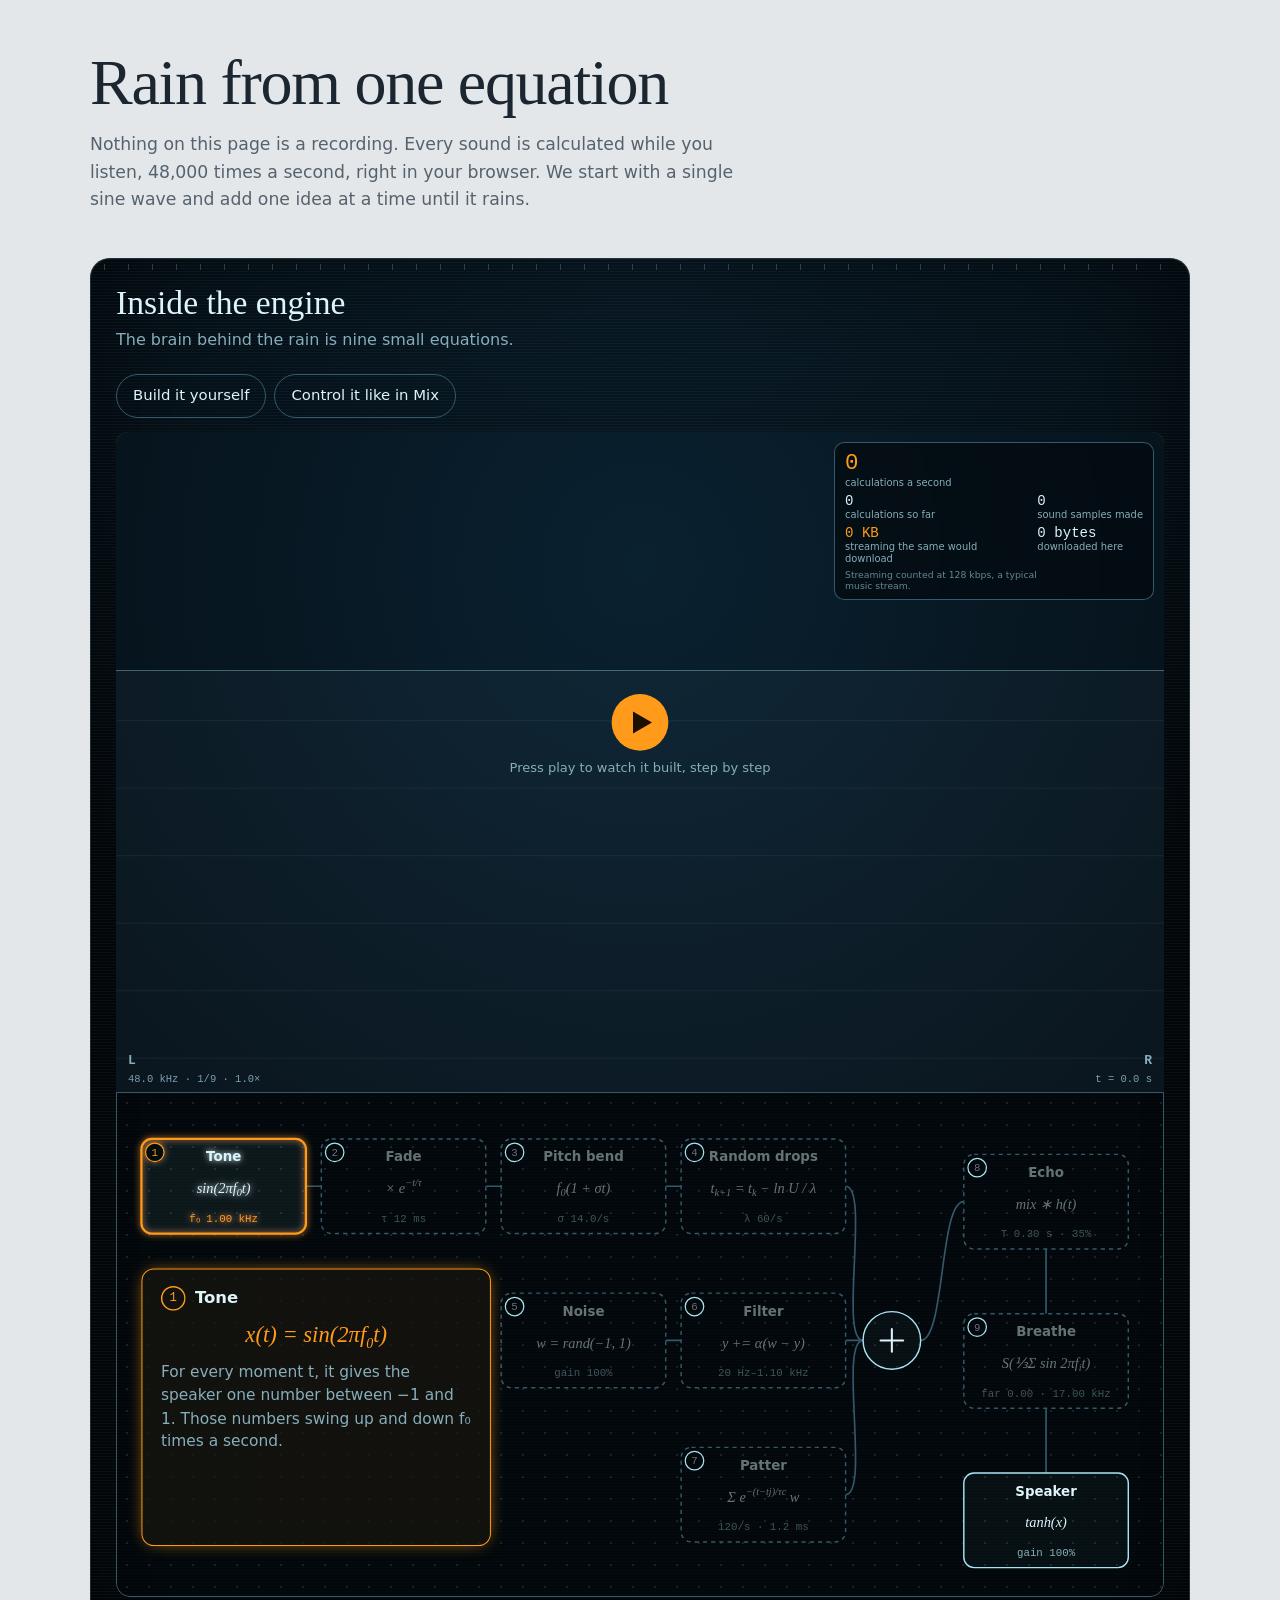
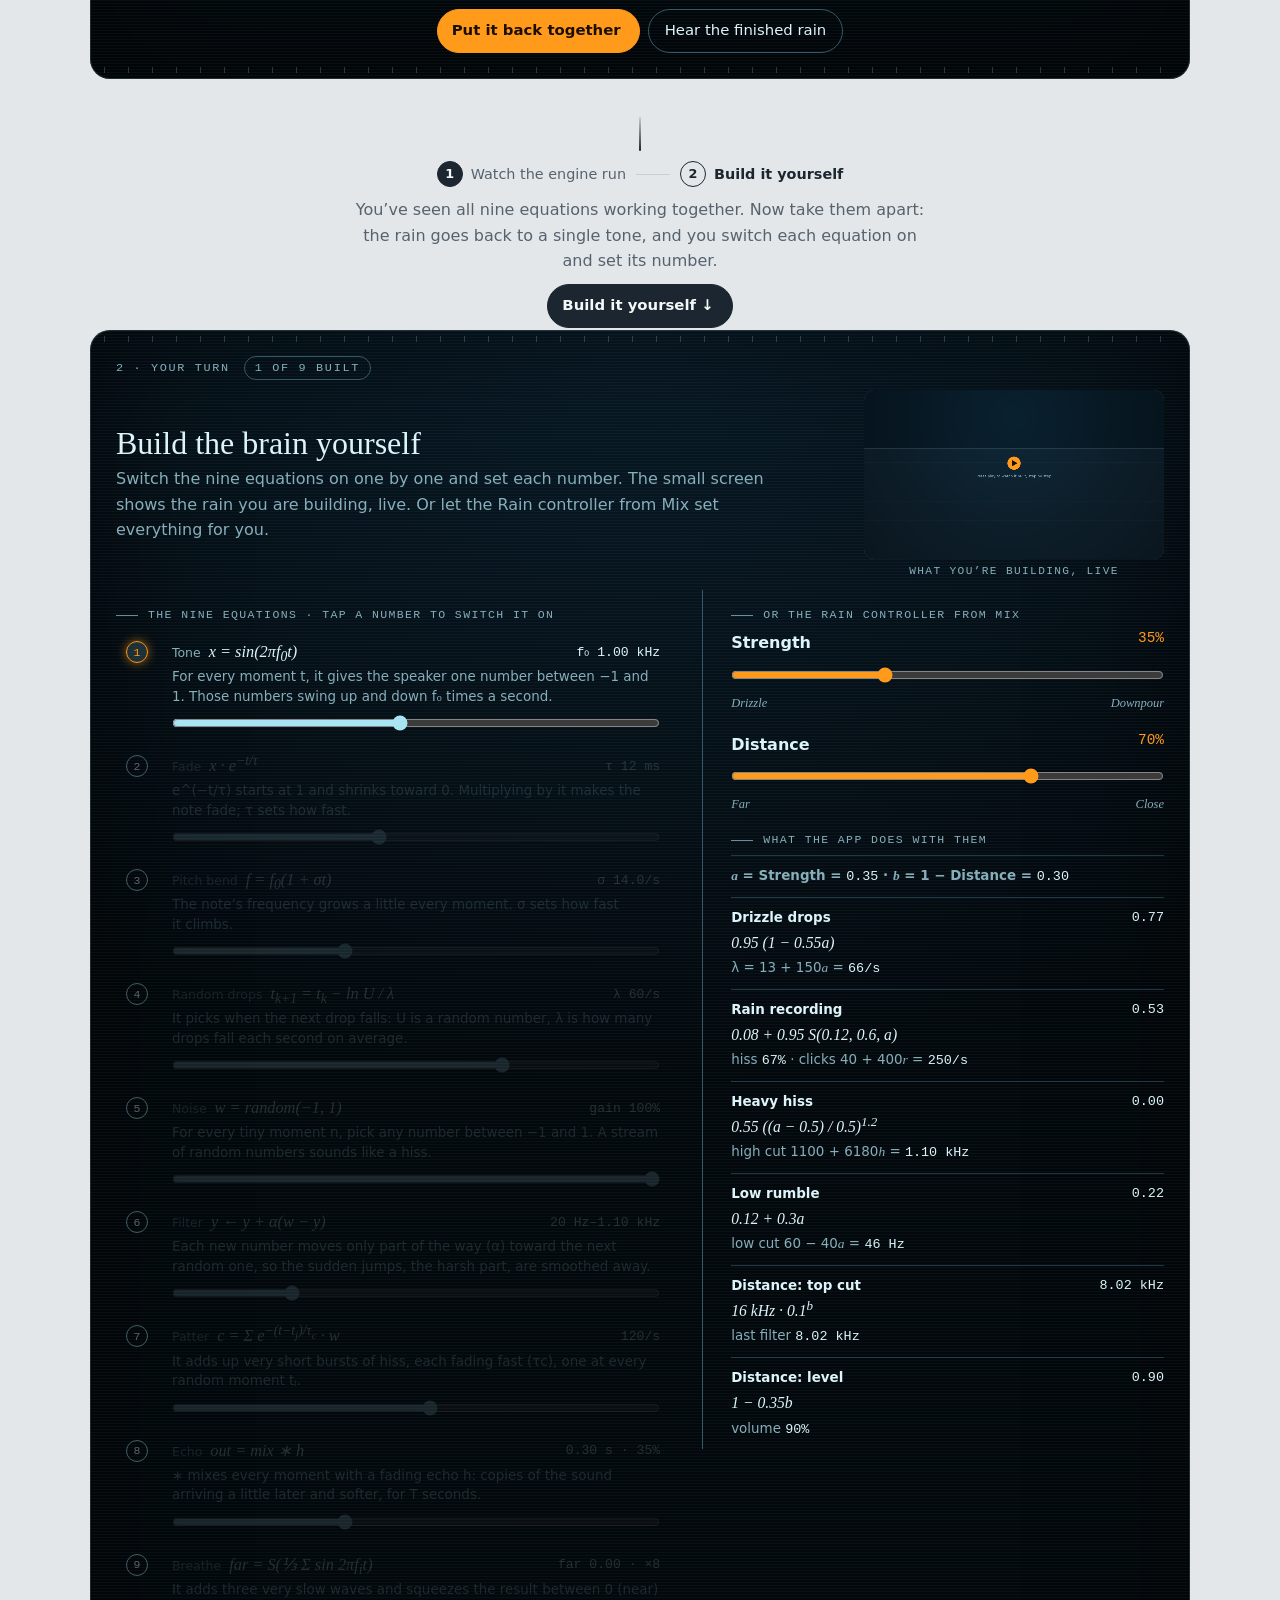
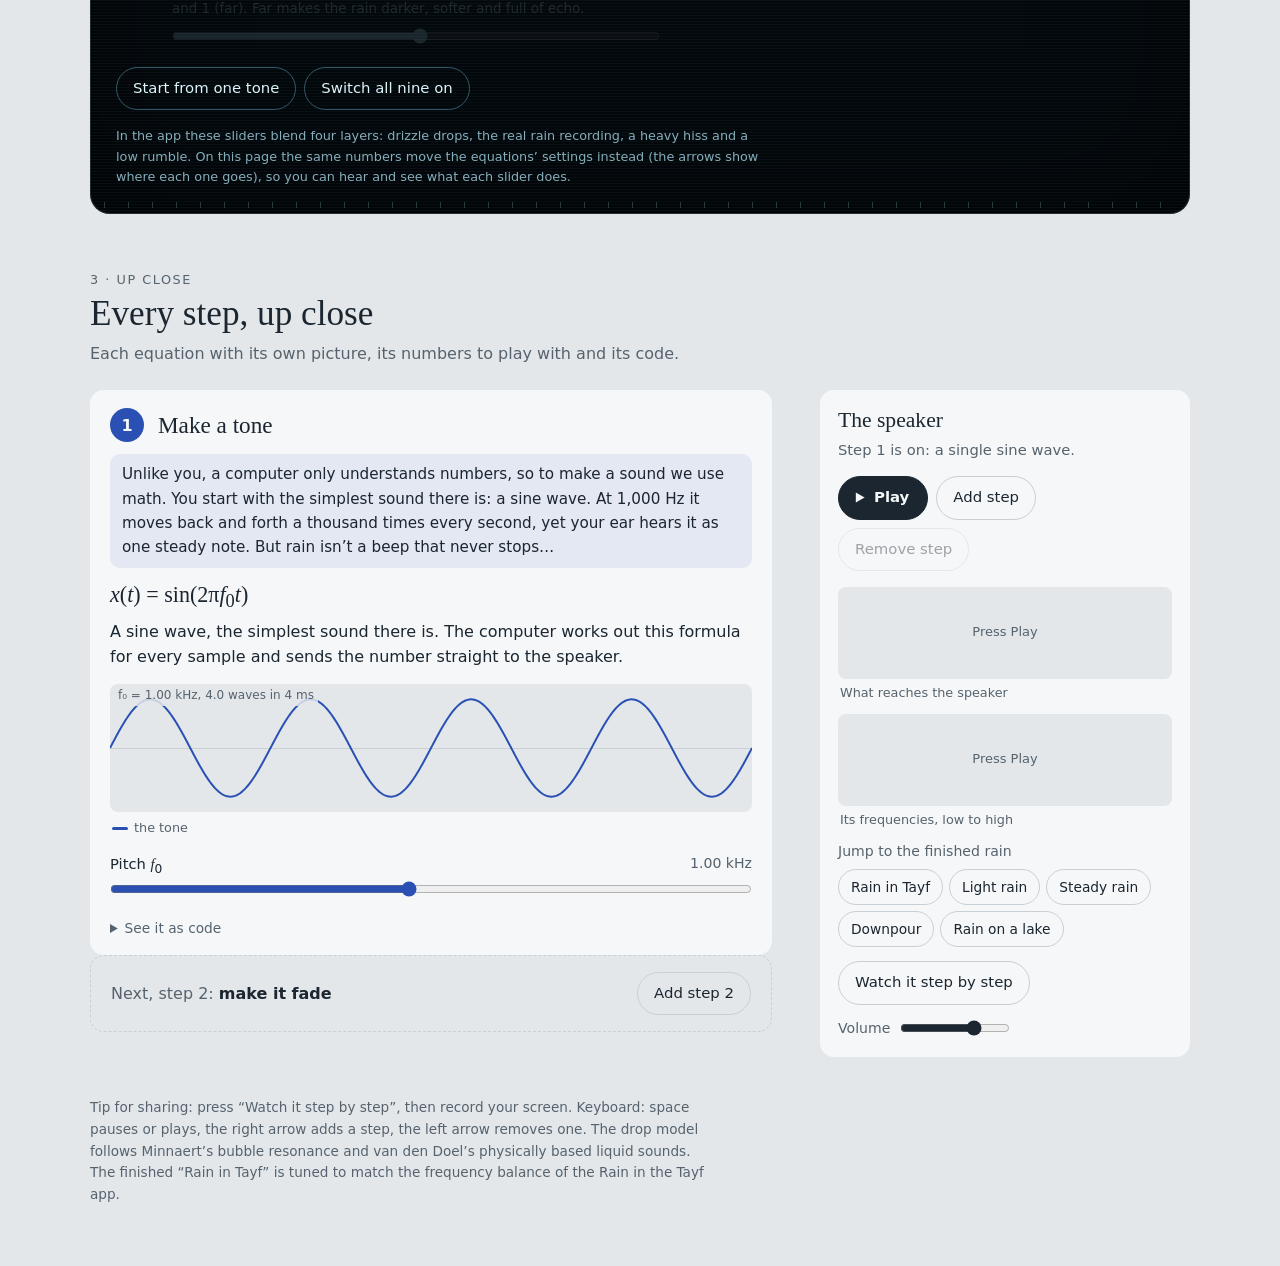
==== brain.html @ b77ee286 "Ship tayf-20261111-204858 Co-Authored-By: Claude Opus 5.5 <noreply@anthropic.com>" ====
<!doctype html>
<html lang="en">
<head>
<meta charset="utf-8">
<meta name="viewport" content="width=device-width, initial-scale=1, viewport-fit=cover">
<title>Rain engine</title>
<!-- "Rain from one equation" (the rain engine), opened inside Tayf on its own hidden page (index.html #pageRain).
     One file for both languages: it follows the app (?lang=ar, or the app's saved language). No fonts from the
     internet: Arabic uses the app's own Noto Naskh, the rest falls back to the phone's own fonts (works offline). -->
<script>
try {
  var q = new URLSearchParams(location.search).get('lang'), ar = q ? q === 'ar' : localStorage.getItem('tayf_lang_v1') === 'ar';
  if (ar) { document.documentElement.lang = 'ar'; document.documentElement.dir = 'rtl'; }
} catch (e) {}
</script>
<link rel="stylesheet" href="css/fonts.css">
<link rel="stylesheet" href="css/brain.css">
</head>
<body>
<div class="wrap">
  <header class="top">
    <h1 data-t="h1">Rain from one equation</h1>
    <p class="lede" data-t="lede">Nothing on this page is a recording. Every sound is calculated while you listen, <span id="rate">48,000</span> times a second, right in your browser. We start with a single sine wave and add one idea at a time until it rains.</p>
  </header>

  <section class="stage" id="stage" aria-labelledby="stageH">
    <div class="stage-head">
      <div>
        <h2 id="stageH" data-t="stageH">Inside the engine</h2>
        <p data-t="stageP">The brain behind the rain is nine small equations.</p>
      </div>
      <div class="modes" role="group" aria-label="Other ways in">
        <button class="btn" id="mBuild" type="button" data-t="mBuild">Build it yourself</button>
        <button class="btn" id="mControl" type="button" data-t="mControl">Control it like in Mix</button>
      </div>
    </div>
    <div class="tour tour-end" id="tourEnd" hidden>
      <h3 data-t="endT">That’s the rain. What next?</h3>
      <div class="tour-choices">
        <button class="btn primary" type="button" id="eAgain" data-t="endAgain">Watch again</button>
        <button class="btn" type="button" id="eBuild" data-t="mBuild">Build it yourself</button>
        <button class="btn" type="button" id="eControl" data-t="mControl">Control it like in Mix</button>
      </div>
    </div>
    <div class="scene">
      <!-- the tour's words sit ON the picture, at its top, with no box (owner): the canvas grows by their height
           and draws the animation below them, so they never cover it -->
      <div class="tour tour-cap" id="tour" hidden aria-live="polite">
        <div class="tour-top"><span class="tour-n" id="tourN"></span>
          <button type="button" class="tour-x" id="tClose" aria-label="Close the tour" data-t-aria="tClose"><svg viewBox="0 0 24 24"><path d="M6 6l12 12M18 6L6 18"/></svg></button></div>
        <p id="tourText"></p>
      </div>
      <canvas id="rainView" role="img" aria-label="Rain falling on water" data-t-aria="sceneAria"></canvas>
      <!-- the tour's controls live ON the picture (owner's sketch): back on the left edge, next on the right edge,
           play / pause bottom left, the step dots + time bar bottom right -->
      <div class="tour-nav" id="tourNav" hidden>
        <button type="button" class="tn prev" id="tPrev" aria-label="Previous step" data-t-aria="tPrev"><svg viewBox="0 0 24 24"><path d="M15 5l-7 7 7 7"/></svg></button>
        <button type="button" class="tn next" id="tNext" aria-label="Next step" data-t-aria="tNext"><svg viewBox="0 0 24 24"><path d="M9 5l7 7-7 7"/></svg></button>
        <button type="button" class="tn play" id="tPause" aria-label="Pause" data-t-aria="tPause"></button>
        <div class="tn-prog"><span class="tour-dots" id="tourDots"></span><div class="tour-bar"><i id="tourFill"></i></div></div>
      </div>
      <!-- step 1 only: how fast the point goes round, from slowed down to the real 1,000 turns a second -->
      <label class="spd" id="sineSpd" hidden><span data-t="spdL">Speed</span><input type="range" id="sineRange" min="0" max="100" value="0" aria-label="Speed"><output id="sineOut"></output></label>
      <!-- step 5 only: the noise slowed down (one pick every 0.4 s: you hear single clicks) or at its real speed (the hiss) -->
      <div class="spd nspd" id="noiseSpd" role="group" hidden><button type="button" id="nSlow" data-t="nSlow" aria-pressed="true">Slowed down</button><button type="button" id="nReal" data-t="nReal" aria-pressed="false">Real speed</button></div>
      <div class="meter" aria-live="off">
        <div class="big"><b id="xRate">0</b><span data-t="mRate">calculations a second</span></div>
        <div><b id="xOps">0</b><span data-t="mOps">calculations so far</span></div>
        <div><b id="xSamples">0</b><span data-t="mSamples">sound samples made</span></div>
        <div><b id="xStream" class="hotnum">0 KB</b><span data-t="mStream">streaming the same would download</span></div>
        <div><b data-t="zeroBytes">0 bytes</b><span data-t="mHere">downloaded here</span></div>
        <span class="wide" data-t="mNote">Streaming counted at 128 kbps, a typical music stream.</span>
      </div>
    </div>
    <div class="engine"><svg id="engine" role="group" aria-label="The engine" data-t-aria="engineAria"></svg>
      <p class="eng-note" id="engNote" aria-live="polite"><b id="engNoteN"></b><span id="engNoteT"></span></p></div>
    <div class="stage-ctl">
      <button class="btn primary" id="apart"></button>
      <button class="btn" id="finished" data-t="finished">Hear the finished rain</button>
    </div>
  </section>

  <!-- the hand-off: above, the engine runs by itself; below, you run it -->
  <div class="bridge" id="bridge">
    <ol class="route">
      <li class="passed"><b>1</b><span data-t="route1">Watch the engine run</span></li>
      <li><b>2</b><span data-t="route2">Build it yourself</span></li>
    </ol>
    <p data-t="bridgeP">You’ve seen all nine equations working together. Now take them apart: the rain goes back to a single tone, and you switch each equation on and set its number.</p>
    <button class="btn primary" id="toBuild" type="button" data-t="toBuild">Build it yourself ↓</button>
  </div>

  <section class="stage stage2" id="stage2" aria-labelledby="ctrlH">
    <p class="eyebrow"><span data-t="eye2">2 · your turn</span><span class="scan-state" id="buildState"></span></p>
    <div class="s2-head">
      <div class="s2-title">
        <h2 id="ctrlH" data-t="ctrlH">Build the brain yourself</h2>
        <p data-t="ctrlP">Switch the nine equations on one by one and set each number. The small screen shows the rain you are building, live. Or let the Rain controller from Mix set everything for you.</p>
      </div>
      <figure class="mini"><canvas id="miniView" aria-hidden="true"></canvas><figcaption data-t="miniCap">what you’re building, live</figcaption></figure>
    </div>
    <div class="s2-body">
      <div class="s2-build">
        <p class="cap" data-t="boardCap">The nine equations · tap a number to switch it on</p>
        <ol class="board" id="board"></ol>
        <div class="build-ctl">
          <button class="btn" id="bClear" data-t="bClear">Start from one tone</button>
          <button class="btn" id="bAll" data-t="bAll">Switch all nine on</button>
        </div>
      </div>
      <div class="s2-mix">
        <p class="cap" data-t="mixCap">Or the Rain controller from Mix</p>
        <div class="knobs">
          <label class="knob" for="mxA">
            <span class="kn"><span data-t="kStrength">Strength</span><output id="mxAo">35%</output></span>
            <input type="range" id="mxA" min="0" max="100" value="35">
            <span class="ends"><i data-t="drizzle">Drizzle</i><i data-t="downpour">Downpour</i></span>
          </label>
          <label class="knob" for="mxB">
            <span class="kn"><span data-t="kDistance">Distance</span><output id="mxBo">70%</output></span>
            <input type="range" id="mxB" min="0" max="100" value="70">
            <span class="ends"><i data-t="far">Far</i><i data-t="close">Close</i></span>
          </label>
        </div>
        <p class="cap" data-t="calcCap">What the app does with them</p>
        <div class="calc-wrap"><table class="calc" id="calc"></table></div>
      </div>
    </div>
    <p class="note" data-t="ctrlNote">In the app these sliders blend four layers: drizzle drops, the real rain recording, a heavy hiss and a low rumble. On this page the same numbers move the equations’ settings instead (the arrows show where each one goes), so you can hear and see what each slider does.</p>
  </section>

  <header class="sec-head">
    <p class="sec-n" data-t="secN">3 · up close</p>
    <h2 data-t="secH">Every step, up close</h2>
    <p data-t="secP">Each equation with its own picture, its numbers to play with and its code.</p>
  </header>
  <div class="layout">
    <main class="pipeline" id="pipeline"></main>

    <aside class="panel" aria-label="Playback" data-t-aria="panel">
      <h2 data-t="speaker">The speaker</h2>
      <p class="status" id="status"></p>
      <div class="transport">
        <button class="btn primary" id="play"></button>
        <button class="btn" id="add" data-t="add">Add step</button>
        <button class="btn" id="remove" data-t="remove">Remove step</button>
      </div>
      <div class="live">
        <canvas id="outWave"></canvas><p data-t="outWave">What reaches the speaker</p>
        <canvas id="outSpec"></canvas><p data-t="outSpec">Its frequencies, low to high</p>
      </div>
      <div class="presets">
        <p data-t="presets">Jump to the finished rain</p>
        <div id="presets"></div>
      </div>
      <div class="extra">
        <button class="btn" id="auto"></button>
        <label class="vol"><span data-t="vol">Volume</span> <input type="range" id="vol" min="0" max="100" value="70"></label>
      </div>
    </aside>
  </div>

  <footer data-t="footer">Tip for sharing: press “Build it automatically”, then record your screen. It plays each step for eight seconds before adding the next. Keyboard: space plays or stops, the right arrow adds a step, the left arrow removes one. The drop model follows Minnaert’s bubble resonance and van den Doel’s physically based liquid sounds. The finished “Rain in Tayf” is tuned to match the frequency balance of the Rain in the Tayf app.</footer>
</div>

<script src="js/brain/brain.js"></script>
</body>
</html>
---- css/fonts.css ----
@font-face{font-family:VT323;font-style:normal;font-weight:400;font-display:swap;src:url(../fonts/vt323.woff2) format("woff2");unicode-range:U+0000-00FF,U+0131,U+0152-0153,U+02BB-02BC,U+02C6,U+02DA,U+02DC,U+2000-206F,U+2074,U+20AC,U+2122,U+2191,U+2193,U+2212,U+2215,U+FEFF,U+FFFD}@font-face{font-family:Noto Naskh Arabic;font-style:normal;font-weight:400 700;font-display:swap;src:url(../fonts/noto-naskh-arabic.woff2) format("woff2");unicode-range:U+0600-06FF,U+0750-077F,U+08A0-08FF,U+FB50-FDFF,U+FE70-FEFF,U+200C-200E,U+2010-2011,U+204F,U+2E41}
---- css/brain.css ----
:root{--overcast:#E3E7EA;--paper:#F5F7F8;--ink:#1B2630;--muted:#56636E;--rule:#C8D0D6;--drop:#2B50B4;--bed:#4A7550;--tick:#9A5420;--room:#1B2630;--serif:"STIX Two Text","Iowan Old Style",Georgia,serif;--sans:"Instrument Sans",system-ui,-apple-system,"Segoe UI",sans-serif;--mono:ui-monospace,"SF Mono",Menlo,Consolas,monospace;color-scheme:light;box-sizing:border-box;padding-top:env(safe-area-inset-top,0px);padding-bottom:env(safe-area-inset-bottom,0px)}@media (prefers-color-scheme:dark){:root:not([data-theme=light]){--overcast:#10161B;--paper:#182128;--ink:#E1E7EB;--muted:#95A2AC;--rule:#2D3943;--drop:#8FA9FF;--bed:#9CC48F;--tick:#E2A06B;--room:#E1E7EB;color-scheme:dark}}:root[data-theme=dark]{--overcast:#10161B;--paper:#182128;--ink:#E1E7EB;--muted:#95A2AC;--rule:#2D3943;--drop:#8FA9FF;--bed:#9CC48F;--tick:#E2A06B;--room:#E1E7EB;color-scheme:dark}html{scroll-padding-top:calc(16px + env(safe-area-inset-top,0px))}*,*:before,*:after{box-sizing:inherit}body{margin:0;background:var(--overcast);color:var(--ink);font:16px/1.6 var(--sans);-webkit-font-smoothing:antialiased}i{font-family:var(--serif);font-style:italic}sub,sup{line-height:0}button{font:inherit;color:inherit}:focus-visible{outline:2px solid var(--ink);outline-offset:2px;border-radius:6px}.wrap{max-width:1180px;margin:0 auto;padding:clamp(22px,4vw,52px) clamp(16px,4vw,40px) 60px}.top{margin-bottom:clamp(28px,4vw,44px);max-width:760px}h1{font:400 clamp(2.3rem,6vw,4rem)/1 var(--serif);letter-spacing:-.02em;margin:0 0 16px}.back{margin:0 0 10px;font-size:.92rem}.back a{color:var(--muted);text-decoration:none;border-bottom:1px solid var(--rule)}.back a:hover{color:var(--ink)}.lede{margin:0;color:var(--muted);font-size:1.08rem;max-width:60ch}.layout{display:grid;grid-template-columns:minmax(0,1fr) 370px;gap:clamp(24px,4vw,48px);align-items:start}.sec-head{margin:clamp(30px,5vw,56px) 0 clamp(16px,2.5vw,24px);max-width:62ch}.sec-head .sec-n{margin:0 0 4px;font-size:.8rem;letter-spacing:.12em;text-transform:uppercase;color:var(--muted)}html[lang=ar] .sec-head .sec-n{letter-spacing:0;text-transform:none;font-size:.9rem}.sec-head h2{margin:0 0 6px;font:400 clamp(1.6rem,3.6vw,2.2rem)/1.15 var(--serif);text-wrap:balance}html[lang=ar] .sec-head h2{font-family:"Noto Naskh Arabic",var(--serif);font-weight:600}.sec-head p{margin:0;color:var(--muted)}.pipeline{min-width:0}.card{background:var(--paper);border-radius:14px;padding:18px 20px 16px;position:relative}.card[data-lane=drop]{--lc:var(--drop)}.card[data-lane=bed]{--lc:var(--bed)}.card[data-lane=tick]{--lc:var(--tick)}.card[data-lane=room]{--lc:var(--room)}.card.fresh{animation:arrive .35s ease-out}@keyframes arrive{0%{opacity:0;transform:translateY(10px)}to{opacity:1;transform:none}}.head{display:flex;gap:14px;align-items:center;margin-bottom:12px}.num{flex:0 0 auto;display:grid;place-items:center;width:34px;height:34px;border-radius:50%;background:var(--lc);color:var(--paper);font-weight:600}.head h3{font:400 1.45rem/1.15 var(--serif);margin:0}.head .from{display:block;font:400 .82rem/1.3 var(--sans);color:var(--muted);margin-top:2px}.eq{font:400 clamp(1.15rem,2.2vw,1.38rem)/1.5 var(--serif);margin:0 0 8px}.say{margin:0 0 14px;max-width:62ch;color:var(--ink)}.scope{height:128px;display:block;width:100%;border-radius:8px;background:var(--overcast)}.legend{display:flex;gap:16px;flex-wrap:wrap;font-size:.8rem;color:var(--muted);margin:6px 2px 0}.legend span{display:inline-flex;align-items:center;gap:6px}.legend i.sw{display:inline-block;width:16px;height:3px;border-radius:2px;background:var(--lc)}.legend i.sw.faint{opacity:.35}.params{display:grid;grid-template-columns:repeat(auto-fit,minmax(210px,1fr));gap:12px 22px;margin-top:14px}.param label{display:flex;justify-content:space-between;gap:10px;font-size:.92rem}.param output{color:var(--muted);font-variant-numeric:tabular-nums;font-size:.88rem;text-align:right}.param input{width:100%;accent-color:var(--lc);margin:4px 0 0}details.code{margin-top:12px}details.code summary{cursor:pointer;color:var(--muted);font-size:.86rem;width:max-content}details.code pre{margin:8px 0 0;padding:10px 12px;background:var(--overcast);border-radius:8px;overflow-x:auto;font:13px/1.55 var(--mono)}.link{position:relative;height:58px;margin-inline-start:36px}.link:before{content:"";position:absolute;inset-inline-start:0;top:0;bottom:0;width:2px;background:var(--rule)}.link .dot{position:absolute;inset-inline-start:-3px;top:0;width:8px;height:8px;border-radius:50%;background:var(--ink);opacity:0}body.playing .link .dot{animation:flow 1.1s linear infinite}.link .dot:nth-child(2){animation-delay:.37s!important}.link .dot:nth-child(3){animation-delay:.74s!important}@keyframes flow{0%{opacity:0;transform:translateY(0)}15%{opacity:.7}85%{opacity:.7}to{opacity:0;transform:translateY(50px)}}.link .pill{position:absolute;inset-inline-start:20px;top:50%;transform:translateY(-50%);font-size:.88rem;color:var(--muted);white-space:nowrap}.link .pill b{font-weight:600;color:var(--ink)}.nextcard{border:1.5px dashed var(--rule);border-radius:14px;padding:16px 20px;display:flex;align-items:center;justify-content:space-between;gap:16px;flex-wrap:wrap}.nextcard p{margin:0;color:var(--muted)}.nextcard p b{color:var(--ink);font-weight:600}.done{border-radius:14px;padding:16px 20px;background:var(--paper);color:var(--muted)}.panel{position:sticky;top:calc(16px + env(safe-area-inset-top,0px));max-height:calc(100vh - 32px - env(safe-area-inset-top,0px));overflow-y:auto;background:var(--paper);border-radius:14px;padding:18px}.panel h2{font:400 1.35rem/1.2 var(--serif);margin:0 0 4px}.status{margin:0 0 14px;color:var(--muted);font-size:.92rem}.transport{display:flex;gap:8px;flex-wrap:wrap;margin-bottom:16px}.btn{border:1.5px solid var(--rule);background:transparent;border-radius:999px;padding:9px 16px;cursor:pointer;font-size:.93rem}.btn:hover:not(:disabled){border-color:var(--ink)}.btn:disabled{opacity:.4;cursor:default}.btn.primary{background:var(--ink);border-color:var(--ink);color:var(--paper);font-weight:600;display:inline-flex;align-items:center;gap:8px;padding:9px 18px 9px 14px}.btn.primary svg{width:13px;height:13px;fill:currentColor}.live canvas{height:92px;display:block;width:100%;border-radius:8px;background:var(--overcast)}.live p{margin:4px 2px 10px;font-size:.8rem;color:var(--muted)}.stats{display:grid;grid-template-columns:1fr 1fr;gap:10px;margin:6px 0 16px}.stat{background:var(--overcast);border-radius:10px;padding:10px 12px}.stat b{display:block;font:600 1.15rem/1.2 var(--sans);font-variant-numeric:tabular-nums}.stat span{font-size:.78rem;color:var(--muted);line-height:1.3;display:block;margin-top:2px}.stat.wide{grid-column:1/-1}.presets p{margin:0 0 6px;font-size:.88rem;color:var(--muted)}.presets div{display:flex;gap:6px;flex-wrap:wrap;margin-bottom:14px}.presets .btn{padding:6px 12px;font-size:.86rem}.extra{display:flex;justify-content:space-between;align-items:center;gap:12px;flex-wrap:wrap}.vol{display:flex;align-items:center;gap:8px;font-size:.88rem;color:var(--muted)}.vol input{width:110px;accent-color:var(--ink)}footer{margin-top:40px;color:var(--muted);font-size:.85rem;max-width:72ch}.stage{--xr-bg:#03080c;--xr-bg2:#081a26;--xr-line:#a9e4f2;--xr-dim:#35596a;--xr-text:#dcf4fa;--xr-muted:#86aebb;--xr-hot:#ff9a1a;--xr-mono:"IBM Plex Mono",ui-monospace,Menlo,Consolas,monospace;position:relative;overflow:hidden;color:var(--xr-text);background:radial-gradient(120% 70% at 50% 0%,var(--xr-bg2),var(--xr-bg) 72%);border-radius:20px;padding:clamp(14px,2.4vw,26px);margin-bottom:clamp(26px,4vw,44px);box-shadow:inset 0 0 0 1px color-mix(in srgb,var(--xr-line) 16%,transparent)}.stage:before{content:"";position:absolute;top:0;right:0;bottom:0;left:0;pointer-events:none;background:repeating-linear-gradient(0deg,color-mix(in srgb,var(--xr-line) 4%,transparent) 0 1px,transparent 1px 3px)}.stage>*{position:relative}.stage-head{display:grid;grid-template-columns:minmax(0,1fr) auto;gap:10px 28px;align-items:end;margin-bottom:14px}.stage-head h2{font:400 clamp(1.5rem,3.4vw,2.1rem)/1.15 var(--serif);margin:0 0 4px;color:var(--xr-text);text-wrap:balance}.stage-head p{margin:0;color:var(--xr-muted);max-width:62ch}.meter{display:grid;grid-template-columns:auto auto;gap:4px 18px;font-size:.78rem;color:var(--xr-muted);text-align:start}.meter b{display:block;font:500 clamp(1.05rem,2.2vw,1.35rem)/1.15 var(--xr-mono);color:var(--xr-text);font-variant-numeric:tabular-nums}.meter .hotnum{color:var(--xr-hot)}.meter .wide{grid-column:1/-1;max-width:34ch}.scene{position:relative}#rainView{display:block;width:100%;height:clamp(210px,34vw,340px);border-radius:12px;cursor:pointer;touch-action:manipulation;box-shadow:inset 0 0 0 1px var(--xr-dim)}.scene-key{display:flex;flex-wrap:wrap;gap:6px 16px;margin:8px 2px 0;font-size:.8rem;color:var(--xr-muted)}.scene-key span{display:inline-flex;align-items:center;gap:7px}.scene-key b{font-weight:400}.k{display:inline-block;flex:0 0 auto}.k.ring{width:16px;height:7px;border:1.6px solid var(--xr-line);border-radius:50%}.k.streak{width:2px;height:13px;background:var(--xr-line);transform:rotate(12deg);opacity:.6}.k.spark{width:7px;height:7px;background:var(--xr-line);border-radius:50%}.k.mist{width:18px;height:9px;border-radius:5px;background:linear-gradient(90deg,transparent,var(--xr-line),transparent);opacity:.4}.k.hot{width:12px;height:12px;border-radius:50%;background:var(--xr-hot);box-shadow:0 0 10px var(--xr-hot)}.engine{margin-top:20px;overflow-x:auto}#engine{display:block;width:100%;height:auto;overflow:visible;font-family:var(--sans)}html[lang=ar] #engine{font-family:"Noto Naskh Arabic",var(--sans)}.stage-ctl{display:flex;flex-wrap:wrap;gap:8px;margin-top:12px;justify-content:center}.stage .btn{border-color:var(--xr-dim);color:var(--xr-text)}.stage .btn:hover:not(:disabled){border-color:var(--xr-line)}.stage .btn.primary{background:var(--xr-hot);border-color:var(--xr-hot);color:#1d0f00}#engine .part{cursor:pointer;opacity:0;transition:transform .9s cubic-bezier(.2,.85,.25,1),opacity .45s}#engine.apart .part{opacity:1}#engine .box{fill:var(--xr-line);stroke:var(--xr-line);stroke-width:1.4;transition:stroke .4s}#engine .part.off .box{fill:none;stroke:var(--xr-dim);stroke-dasharray:4 4}#engine .part.off text{opacity:.45}#engine .lab{fill:var(--xr-text);font-size:13px;font-weight:600;text-anchor:middle;dominant-baseline:middle}#engine .eqt{fill:var(--xr-text);font-size:14px;font-style:italic;font-family:var(--serif);text-anchor:middle;dominant-baseline:middle;direction:ltr;unicode-bidi:embed}#engine .val{fill:var(--xr-muted);font-size:10.5px;font-family:var(--xr-mono);text-anchor:middle;dominant-baseline:middle;direction:ltr;unicode-bidi:embed;transition:fill .4s}#engine .badge{fill:var(--xr-bg);stroke:var(--xr-line);stroke-width:1.2}#engine .badge-t{fill:var(--xr-text);font-size:10.5px;font-family:var(--xr-mono);text-anchor:middle;dominant-baseline:central}#engine .part.hot .box{stroke:var(--xr-hot);stroke-width:2.2}#engine .part.hot .val,#engine .part.hot .badge-t{fill:var(--xr-hot)}#engine .part.hot .badge{stroke:var(--xr-hot)}#engine .part.hot{filter:url(#xglow)}#engine .part:focus-visible{outline:none}#engine .part:focus-visible .box{stroke:var(--xr-text);stroke-width:3}#engine .part:hover .box{stroke-width:2.4}#engine .wires{opacity:0;transition:opacity .35s}#engine.apart .wires{opacity:1;transition:opacity .6s .75s}#engine .wire{fill:none;stroke:var(--xr-dim);stroke-width:1.6}#engine .flow{fill:none;stroke:var(--xr-line);stroke-width:3;stroke-linecap:round;stroke-dasharray:1 13;opacity:0;transition:opacity .3s}#engine .flow.hot{stroke:var(--xr-hot)}body.playing #engine .flow.live{opacity:.95;animation:wflow .8s linear infinite}@keyframes wflow{to{stroke-dashoffset:-14}}#engine .shell-in{transform-box:fill-box;transform-origin:center;transition:transform .7s cubic-bezier(.2,.85,.25,1),opacity .5s;cursor:pointer}#engine.apart .shell-in{opacity:0;transform:scale(1.25);pointer-events:none}#engine .shell-box{fill:color-mix(in srgb,var(--xr-line) 6%,transparent);stroke:var(--xr-line);stroke-width:1.6}#engine .shell-glow{fill:none;stroke:var(--xr-hot);stroke-width:2}#engine .shell-t{fill:var(--xr-text);font-size:22px;text-anchor:middle;dominant-baseline:middle;font-family:var(--serif)}html[lang=ar] #engine .shell-t{font-family:"Noto Naskh Arabic",var(--serif);font-weight:600}#engine .shell-s{fill:var(--xr-muted);font-size:13px;text-anchor:middle;dominant-baseline:middle}#engine .brain{fill:none;stroke:var(--xr-line);stroke-width:1.5;stroke-linecap:round;filter:url(#xglow)}#engine.instant .part,#engine.instant .wires,#engine.instant .shell-in{transition:none!important}.ctrl{margin-top:22px;padding-top:18px;border-top:1px solid var(--xr-dim)}.ctrl h3{font:400 clamp(1.2rem,2.6vw,1.5rem)/1.2 var(--serif);margin:0 0 4px;color:var(--xr-text)}html[lang=ar] .ctrl h3,html[lang=ar] .stage-head h2{font-family:"Noto Naskh Arabic",var(--serif);font-weight:600}.ctrl>p{margin:0 0 14px;color:var(--xr-muted);max-width:70ch;font-size:.92rem}.ctrl-body{display:grid;grid-template-columns:minmax(220px,300px) minmax(0,1fr);gap:18px 28px;align-items:start}.knobs{display:grid;gap:18px}.knob{display:grid;gap:4px}.knob .kn{display:flex;justify-content:space-between;font-weight:600}.knob .kn output{font:500 .9rem var(--xr-mono);color:var(--xr-hot)}.knob input{width:100%;accent-color:var(--xr-hot);height:30px;margin:0}.knob .ends{display:flex;justify-content:space-between;font-size:.78rem;color:var(--xr-muted)}.calc-wrap{overflow-x:auto;min-width:0}.calc{width:100%;border-collapse:collapse;font-size:.84rem}.calc th{font-weight:400;color:var(--xr-muted);text-align:start;padding:0 10px 6px 0;font-size:.74rem;letter-spacing:.06em;text-transform:uppercase}html[lang=ar] .calc th{letter-spacing:0;text-transform:none}.calc td{padding:7px 10px 7px 0;border-top:1px solid color-mix(in srgb,var(--xr-dim) 60%,transparent);vertical-align:baseline;transition:background .5s,color .5s}.calc td.f{font-family:var(--serif);font-style:italic;font-size:.98rem;white-space:nowrap;direction:ltr;unicode-bidi:isolate}.calc td.v{font-family:var(--xr-mono);font-variant-numeric:tabular-nums;white-space:nowrap;direction:ltr;unicode-bidi:isolate;color:var(--xr-text)}.calc td.to{color:var(--xr-muted)}.calc td.to b{font-family:var(--xr-mono);font-weight:500;color:var(--xr-text);direction:ltr;unicode-bidi:isolate}.calc tr.hot td.v,.calc tr.hot td.to b{color:var(--xr-hot)}.calc tr.hot td{background:color-mix(in srgb,var(--xr-hot) 7%,transparent)}.ctrl .note{margin:12px 0 0;font-size:.8rem;color:var(--xr-muted);max-width:80ch}@media (max-width:760px){.stage-head,.ctrl-body{grid-template-columns:1fr}.calc thead{display:none}.calc,.calc tbody{display:block}.calc tr{display:grid;grid-template-columns:minmax(0,1fr) auto;gap:2px 12px;padding:9px 0;border-top:1px solid color-mix(in srgb,var(--xr-dim) 60%,transparent)}.calc td{display:block;padding:0;border:0}.calc tr.ab td{grid-column:1/-1}.calc td:first-child{font-weight:600}.calc td.f,.calc td.to{grid-column:1/-1;white-space:normal}.calc td.v{grid-row:1;grid-column:2}}@media (prefers-reduced-motion:reduce){.calc td{transition:none}}.stage{--xr-dye:#ff3d9a;box-shadow:inset 0 0 0 1px color-mix(in srgb,var(--xr-line) 16%,transparent),inset 0 0 140px #0000008c}.stage:after{content:"";position:absolute;top:6px;right:14px;bottom:6px;left:14px;pointer-events:none;background:repeating-linear-gradient(90deg,color-mix(in srgb,var(--xr-line) 22%,transparent) 0 1px,transparent 1px 24px) top/100% 6px no-repeat,repeating-linear-gradient(90deg,color-mix(in srgb,var(--xr-line) 22%,transparent) 0 1px,transparent 1px 24px) bottom/100% 6px no-repeat}.eyebrow{display:flex;flex-wrap:wrap;gap:8px 14px;align-items:center;margin:0 0 10px;font:500 .74rem/1.2 var(--xr-mono);letter-spacing:.14em;text-transform:uppercase;color:var(--xr-muted)}html[lang=ar] .eyebrow{letter-spacing:0;font-family:"Noto Naskh Arabic",var(--sans);font-size:.85rem}.scan-state{padding:4px 10px;border-radius:999px;border:1px solid var(--xr-dim);color:var(--xr-muted);transition:color .6s,border-color .6s,box-shadow .6s}.stage .cap{margin:18px 0 8px;font:500 .72rem/1.2 var(--xr-mono);letter-spacing:.12em;text-transform:uppercase;color:var(--xr-muted);display:flex;align-items:center;gap:10px}.stage .cap:before{content:"";width:22px;height:1px;background:var(--xr-line);opacity:.6}html[lang=ar] .stage .cap{letter-spacing:0;font-family:"Noto Naskh Arabic",var(--sans);font-size:.85rem;text-transform:none}.stage-head{margin-bottom:14px;grid-template-columns:1fr}#rainView{height:clamp(360px,60vw,660px);border-radius:12px 12px 0 0}.engine{margin-top:0;padding:12px 10px 10px;border-radius:0 0 14px 14px;box-shadow:inset 0 0 0 1px var(--xr-dim);border-top:0;background:radial-gradient(circle,color-mix(in srgb,var(--xr-line) 13%,transparent) 1px,transparent 1.4px) 0 0/22px 22px,#03080c8c}.scene .meter{position:absolute;top:10px;right:10px;left:auto;z-index:2;pointer-events:none;display:grid;grid-template-columns:auto auto;gap:4px 14px;padding:9px 11px;border-radius:10px;max-width:min(320px,55%);background:#030a0fb8;box-shadow:inset 0 0 0 1px var(--xr-dim);backdrop-filter:blur(3px);-webkit-backdrop-filter:blur(3px)}.scene .meter .big{grid-column:1/-1}.scene .meter .big b{font-size:clamp(1.05rem,2vw,1.4rem);color:var(--xr-hot)}.scene .meter b{font-size:clamp(.74rem,1.2vw,.88rem)}.scene .meter span{font-size:.62rem;line-height:1.2;display:block}.scene .meter .wide{font-size:.58rem;opacity:.75}.scene .meter b{direction:ltr;unicode-bidi:isolate}html[lang=ar] .scene .meter b{text-align:right}html[lang=ar] .scene .meter b[data-t]{direction:rtl;font-family:"Noto Naskh Arabic",var(--sans);font-weight:600}@media (max-width:640px){#rainView{height:clamp(380px,112vw,540px)}.scene .meter{top:auto;bottom:8px;left:8px;right:8px;max-width:none;grid-template-columns:repeat(3,minmax(0,1fr));gap:2px 10px;padding:6px 9px}.scene .meter .big{grid-column:auto}.scene .meter .big b{font-size:.92rem}.scene .meter b{font-size:.7rem}.scene .meter span{font-size:.56rem}.scene .meter .wide{display:none}}.stage.touring .scene .meter{display:none}.modes{display:flex;flex-wrap:wrap;gap:8px;margin-top:12px}.modes .btn{min-height:44px}.stage.touring .modes{display:none}.tour{position:relative;margin:0;padding:12px 18px;border-radius:12px 12px 0 0;min-height:170px;background:#030a0f99;box-shadow:inset 0 0 0 1px color-mix(in srgb,var(--xr-hot) 45%,transparent);animation:tourIn .45s ease-out}.tour-end{border-radius:12px;margin-bottom:12px}.scene .tour-cap{position:absolute;top:0;left:0;right:0;z-index:3;min-height:0;margin:0;padding:12px max(18px,4%) 6px;background:none;box-shadow:none;border-radius:0;text-align:center;animation:none}.scene .tour-cap p{max-width:760px;margin-inline:auto}.scene .tour-cap .tour-top{justify-content:center;position:relative;min-height:26px}.tour-n{direction:ltr;unicode-bidi:isolate}.scene .tour-cap .tour-x{position:absolute;inset-inline-end:-6px;top:-4px}.stage.tour-live #rainView{height:calc(clamp(360px,60vw,660px) + var(--capH,0px));border-radius:12px 12px 0 0}@media (max-width:640px){.stage.tour-live #rainView{height:calc(clamp(380px,112vw,540px) + var(--capH,0px))}}.tour-eq{display:flex;flex-wrap:wrap;align-items:baseline;gap:4px 12px;margin:10px 0 2px;padding:8px 12px;border-radius:9px;background:color-mix(in srgb,var(--xr-line) 7%,transparent)}.tour-eq .lbl{font:500 .72rem var(--xr-mono);letter-spacing:.08em;text-transform:uppercase;color:var(--xr-muted)}html[lang=ar] .tour-eq .lbl{font-family:"Noto Naskh Arabic",var(--sans);letter-spacing:0;text-transform:none;font-size:.85rem}.tour-eq .eqh{font:400 1.2rem/1.4 var(--serif);color:var(--xr-hot);direction:ltr;unicode-bidi:isolate}.tour .tour-what{color:var(--xr-muted);font-size:.95rem}@keyframes tourIn{0%{opacity:0;transform:translateY(8px)}to{opacity:1;transform:none}}.tour-top{display:flex;justify-content:space-between;align-items:center;gap:10px;font:500 .7rem var(--xr-mono);color:var(--xr-hot);letter-spacing:.1em}.tour-dots{display:flex;gap:4px}.tour-dots i{width:6px;height:6px;border-radius:50%;background:var(--xr-dim)}.tour-dots i.on{background:var(--xr-hot)}.tour h3{margin:4px 0 6px;font:400 1.2rem/1.2 var(--serif);color:var(--xr-text)}html[lang=ar] .tour h3{font-family:"Noto Naskh Arabic",var(--serif);font-weight:600}.tour p{margin:6px 0 4px;font-size:1.02rem;line-height:1.5;color:var(--xr-text);text-wrap:pretty}.tour p b{display:block;font-weight:500;font-size:.72rem;letter-spacing:.08em;text-transform:uppercase;color:var(--xr-muted)}html[lang=ar] .tour p b{letter-spacing:0;text-transform:none;font-size:.8rem}.tour-x{width:34px;height:34px;margin:-6px -8px -6px 0;border-radius:9px;border:0;background:transparent;color:var(--xr-muted);cursor:pointer;display:grid;place-items:center}.tour-x:hover{color:var(--xr-text)}.tour-x svg,.tour-nav svg{width:16px;height:16px;fill:none;stroke:currentColor;stroke-width:2;stroke-linecap:round;stroke-linejoin:round}.tour-nav svg.fill{fill:currentColor;stroke:none}.tour-nav{position:absolute;top:0;right:0;bottom:0;left:0;z-index:3;pointer-events:none}.tour-nav .tn{pointer-events:auto;position:absolute;width:44px;height:44px;border-radius:50%;cursor:pointer;display:grid;place-items:center;background:#030a0f8c;border:1px solid var(--xr-dim);color:var(--xr-text);transition:border-color .2s,background .2s}.tour-nav .tn:hover{border-color:var(--xr-line);background:#030a0fcc}.tour-nav .prev{inset-inline-start:10px;top:50%;transform:translateY(-50%)}.tour-nav .next{inset-inline-end:10px;top:50%;transform:translateY(-50%)}.tour-nav .play{inset-inline-start:10px;bottom:10px;border-color:color-mix(in srgb,var(--xr-hot) 60%,transparent);color:var(--xr-hot)}.tour-nav{direction:ltr}.tn-prog{position:absolute;inset-inline-end:14px;bottom:18px;display:grid;gap:7px;justify-items:end;width:min(150px,30%)}.spd{position:absolute;z-index:4;left:50%;bottom:14px;transform:translate(-50%);display:flex;align-items:center;gap:8px;padding:4px 10px;border-radius:999px;background:#030a0f99;border:1px solid var(--xr-dim);font:11px/1 var(--mono, "IBM Plex Mono", monospace);color:var(--xr-text);white-space:nowrap}.spd[hidden]{display:none}.spd input{width:clamp(70px,16vw,140px);accent-color:var(--xr-hot);margin:0;direction:ltr}.spd output{min-width:9ch;color:var(--xr-hot);direction:ltr;unicode-bidi:isolate}@media (max-width:560px){.spd{bottom:62px}}.nspd{padding:3px;gap:3px}.nspd button{min-height:34px;padding:0 12px;border-radius:999px;border:0;background:none;color:var(--xr-muted);font:inherit;cursor:pointer}.nspd button[aria-pressed=true]{background:color-mix(in srgb,var(--xr-hot) 22%,transparent);color:var(--xr-hot)}html[lang=ar] .spd{font-family:"Noto Naskh Arabic",var(--sans);font-size:13px}.eng-note{margin:8px 4px 2px;display:flex;gap:10px;align-items:baseline;justify-content:center;text-align:start;font-size:.92rem;line-height:1.5;color:var(--xr-muted);min-height:2.9em}.eng-note b{flex:none;width:22px;height:22px;border-radius:50%;display:grid;place-items:center;font:500 .72rem var(--xr-mono);color:var(--xr-hot);box-shadow:inset 0 0 0 1px var(--xr-hot);transform:translateY(4px)}.eng-note span{max-width:640px}.engine.has-box .eng-note{display:none}#engine .eng-box{opacity:0;transition:opacity .5s .4s;overflow:visible}#engine.apart .eng-box{opacity:1}.eng-box-in{box-sizing:border-box;height:100%;padding:16px 18px;border-radius:12px;border:1.4px solid var(--xr-hot);background:color-mix(in srgb,var(--xr-hot) 6%,rgba(3,10,15,.7));box-shadow:0 0 18px -6px var(--xr-hot);display:flex;flex-direction:column;gap:10px;color:var(--xr-text);font:15px/1.5 var(--sans);overflow:hidden}.eng-box-in p{margin:0}.eb-top{display:flex;align-items:center;gap:9px;font-weight:600;font-size:16px}.eb-n{flex:none;width:24px;height:24px;border-radius:50%;display:grid;place-items:center;font:500 12px var(--xr-mono);color:var(--xr-hot);box-shadow:inset 0 0 0 1.4px var(--xr-hot)}.eb-eq{font:italic 22px/1.3 var(--serif);color:var(--xr-hot);direction:ltr;unicode-bidi:isolate;text-align:center}.eb-eq i{font-style:italic}.eb-eq sub,.eb-eq sup{font-size:.62em}.eb-text{color:var(--xr-muted);text-wrap:pretty}html[lang=ar] .eng-box-in{font-family:"Noto Naskh Arabic",var(--sans);font-size:16px;line-height:1.7}html[lang=ar] .eng-note{font-family:"Noto Naskh Arabic",var(--sans);font-size:.98rem}.tour-bar{width:100%;height:2px;background:var(--xr-dim);border-radius:2px;overflow:hidden}.tour-bar i{display:block;height:100%;width:0;background:var(--xr-hot)}.tour-end{min-height:0;text-align:center;animation:none}.tour-end h3{margin:2px 0 12px}.tour-choices{display:flex;flex-wrap:wrap;gap:8px;justify-content:center}@media (max-width:640px){.tour{padding:10px 13px;min-height:230px}.tour p{font-size:.92rem}.tour-eq .eqh{font-size:1.05rem}.tour-end{min-height:0}}.hw{display:grid;gap:2px;margin:0 0 10px;padding:8px 12px;border-radius:10px;background:color-mix(in srgb,var(--lc) 9%,transparent);font-size:.95rem}.hw b{font-weight:600;font-size:.72rem;letter-spacing:.08em;text-transform:uppercase;color:var(--muted);margin-inline-end:8px}html[lang=ar] .hw b{letter-spacing:0;text-transform:none;font-size:.82rem}.bridge{display:grid;justify-items:center;text-align:center;gap:10px;margin:-6px auto 22px;max-width:640px;padding:0 8px}.bridge:before{content:"";width:2px;height:34px;background:linear-gradient(var(--rule),var(--ink));border-radius:2px}.route{list-style:none;margin:0;padding:0;display:flex;align-items:center;gap:10px;font-size:.9rem;color:var(--muted)}.route li{display:flex;align-items:center;gap:8px}.route li+li:before{content:"";width:34px;height:1.5px;background:var(--rule);margin-inline-end:2px}.route b{display:grid;place-items:center;width:26px;height:26px;border-radius:50%;border:1.5px solid var(--ink);color:var(--ink);font-size:.8rem}.route li.passed b{background:var(--ink);color:var(--paper)}.route li:not(.passed) span{color:var(--ink);font-weight:600}.bridge p{margin:0;color:var(--muted);max-width:56ch}.s2-head{display:grid;grid-template-columns:minmax(0,1fr) minmax(200px,300px);gap:16px 28px;align-items:center}.s2-title{min-width:0}.mini{margin:0;display:grid;gap:6px}#miniView{display:block;width:100%;aspect-ratio:16/9;border-radius:10px;box-shadow:inset 0 0 0 1px var(--xr-dim);background:#03080c}.mini figcaption{font:500 .7rem/1.2 var(--xr-mono);letter-spacing:.12em;text-transform:uppercase;color:var(--xr-muted);text-align:center}html[lang=ar] .mini figcaption{letter-spacing:0;text-transform:none;font-family:"Noto Naskh Arabic",var(--sans);font-size:.8rem}@media (max-width:760px){.s2-head{grid-template-columns:1fr}.mini{max-width:420px}}.k.dye{width:12px;height:12px;border-radius:50%;background:var(--xr-dye);box-shadow:0 0 10px var(--xr-dye)}.stage.complete{box-shadow:inset 0 0 0 1px color-mix(in srgb,var(--xr-dye) 45%,transparent),inset 0 0 140px #00000080,0 0 60px -20px var(--xr-dye)}.stage.complete .scan-state{color:var(--xr-dye);border-color:var(--xr-dye);box-shadow:0 0 16px -4px var(--xr-dye)}.stage.complete h2{text-shadow:0 0 24px color-mix(in srgb,var(--xr-dye) 55%,transparent)}.stage.complete #engine .flow{stroke:var(--xr-dye)}.stage.complete #engine .box{stroke:color-mix(in srgb,var(--xr-dye) 60%,var(--xr-line))}.stage.complete #engine .part.hot .box,.stage.complete #engine .flow.hot{stroke:var(--xr-hot)}.stage.complete #engine .shell-glow{stroke:var(--xr-dye)}.scene:after{content:"";position:absolute;top:0;bottom:0;left:0;width:34%;pointer-events:none;opacity:0;border-radius:12px;background:linear-gradient(90deg,transparent,color-mix(in srgb,var(--xr-dye) 55%,transparent) 55%,transparent);mix-blend-mode:screen}.stage.sweep .scene:after{animation:sweep 2.2s cubic-bezier(.45,0,.2,1) 1 both}@keyframes sweep{0%{opacity:0;transform:translate(-100%)}15%{opacity:1}85%{opacity:1}to{opacity:0;transform:translate(300%)}}.stage2{margin-top:calc(-1*clamp(10px,2vw,20px))}.s2-head{margin-bottom:12px}.s2-head h2{font:400 clamp(1.4rem,3.2vw,2rem)/1.15 var(--serif);margin:0 0 4px;color:var(--xr-text);text-wrap:balance}html[lang=ar] .s2-head h2{font-family:"Noto Naskh Arabic",var(--serif);font-weight:600}.s2-head p{margin:0;color:var(--xr-muted);max-width:66ch}.s2-body{display:grid;grid-template-columns:minmax(0,1fr) minmax(0,1.05fr);gap:8px 32px;align-items:start}.s2-build,.s2-mix{min-width:0}.s2-body{grid-template-columns:minmax(0,1.2fr) minmax(0,1fr)}.s2-mix{padding-inline-start:28px;border-inline-start:1px solid var(--xr-dim)}.stage2 .s2-mix .knobs{grid-template-columns:1fr}.board li{grid-template-columns:34px minmax(0,1fr) auto;grid-template-areas:"n e v" "n s s";padding:9px 10px 6px}.board .bn{width:30px;height:30px;font-size:.8rem;cursor:pointer;background:transparent;color:var(--xr-text);border:1.5px dashed var(--xr-dim);transition:background .3s,border-color .3s,color .3s,box-shadow .3s}.board .bn[aria-pressed=true]{border:1.5px solid var(--xr-line);background:color-mix(in srgb,var(--xr-line) 16%,transparent)}.board li.newest .bn{border-color:var(--xr-hot);color:var(--xr-hot);box-shadow:0 0 12px -2px var(--xr-hot)}.stage2.complete .board .bn[aria-pressed=true]{border-color:var(--xr-dye)}.stage2.complete .board li.newest .bn{border-color:var(--xr-dye);color:var(--xr-dye);box-shadow:0 0 12px -2px var(--xr-dye)}.board .bn:focus-visible{outline:2px solid var(--xr-text);outline-offset:2px}.board .bs{grid-area:s;width:100%;margin:2px 0 0;height:26px;accent-color:var(--xr-line)}.board li.changed .bs{accent-color:var(--xr-hot)}.board li.off{opacity:1}.board li.off .be,.board li.off .bv{opacity:.4}.board li.off .bs{opacity:.35}.build-ctl{display:flex;flex-wrap:wrap;gap:8px;margin-top:12px}@media (max-width:860px){.s2-mix{padding-inline-start:0;border-inline-start:0;border-top:1px solid var(--xr-dim);padding-top:6px}}@media (pointer:coarse){.board .bn{width:40px;height:40px}.board li{grid-template-columns:44px minmax(0,1fr) auto}}.stage2 .knobs{grid-template-columns:1fr 1fr;gap:18px 24px;margin-top:6px}.board{list-style:none;margin:0;padding:0;display:grid;gap:2px}.board li{display:grid;grid-template-columns:34px minmax(0,1fr) auto;grid-template-areas:"n e v" "n s s";gap:2px 12px;align-items:center;padding:9px 10px 6px;border-radius:10px;transition:background .6s}@media (pointer:coarse){.board li{grid-template-columns:44px minmax(0,1fr) auto}}@media (max-width:560px){.board li{grid-template-columns:44px minmax(0,1fr);grid-template-areas:"n e" "n v" "n s"}.board .be{white-space:nowrap;overflow-wrap:normal;overflow-x:auto;scrollbar-width:none}.board .bv{justify-self:start}}.s2-mix .calc thead{display:none}.s2-mix .calc,.s2-mix .calc tbody{display:block}.s2-mix .calc tr{display:grid;grid-template-columns:minmax(0,1fr) auto;gap:2px 12px;padding:9px 0;border-top:1px solid color-mix(in srgb,var(--xr-dim) 60%,transparent)}.s2-mix .calc td{display:block;padding:0;border:0}.s2-mix .calc tr.ab td{grid-column:1/-1}.s2-mix .calc td:first-child{font-weight:600}.s2-mix .calc td.f,.s2-mix .calc td.to{grid-column:1/-1;white-space:normal}.s2-mix .calc td.v{grid-row:1;grid-column:2}.board .bn{grid-area:n;width:22px;height:22px;border-radius:50%;border:1px solid var(--xr-line);display:grid;place-items:center;font:500 .72rem var(--xr-mono);align-self:start;margin-top:2px}.board .be{grid-area:e;font-family:var(--serif);font-style:italic;font-size:1.02rem;color:var(--xr-text);direction:ltr;unicode-bidi:isolate;text-align:start;overflow-wrap:anywhere}.board .be small{font:400 .78rem var(--sans);font-style:normal;color:var(--xr-muted);margin-inline-end:8px}html[lang=ar] .board .be small{font-family:"Noto Naskh Arabic",var(--sans)}.board .bv{grid-area:v;font:500 .82rem var(--xr-mono);color:var(--xr-text);font-variant-numeric:tabular-nums;white-space:nowrap;direction:ltr;unicode-bidi:isolate;transition:color .5s}.board .bb{grid-area:b;height:3px;border-radius:2px;background:color-mix(in srgb,var(--xr-line) 14%,transparent);overflow:hidden}.board .bb i{display:block;height:100%;width:0;background:var(--xr-line);transition:width .45s cubic-bezier(.2,.8,.2,1),background .5s}.board li.off{opacity:.38}.board li.changed{background:color-mix(in srgb,var(--xr-hot) 9%,transparent)}.board li.changed .bv{color:var(--xr-hot)}.board li.changed .bb i{background:var(--xr-hot)}.stage2 .board li{grid-template-areas:"n e v" "n d d" "n s s"}.board .bd{grid-area:d;font-size:.84rem;line-height:1.45;color:var(--xr-muted);text-wrap:pretty}html[lang=ar] .board .bd{font-family:"Noto Naskh Arabic",var(--sans);font-size:.9rem}.board li.off .bd{opacity:.5}@media (max-width:640px){.stage2 .board li{grid-template-areas:"n e" "n v" "n d" "n s"}}.stage2.complete .board .bb i{background:var(--xr-dye)}.stage2.complete .board li.changed .bb i{background:var(--xr-hot)}.stage2 .note{margin:16px 0 0;font-size:.8rem;color:var(--xr-muted);max-width:80ch}@media (max-width:860px){.s2-body{grid-template-columns:1fr}}@media (max-width:520px){.stage2 .knobs{grid-template-columns:1fr}}@media (prefers-reduced-motion:reduce){.stage.sweep .scene:after{animation:none}.board .bb i{transition:none}}@media (max-width:640px){.wrap{padding-top:calc(18px + env(safe-area-inset-top,0px))}h1{font-size:2.15rem}.lede{font-size:1rem}.stage{border-radius:14px;margin-left:-6px;margin-right:-6px}.params{grid-template-columns:1fr}.eq{overflow-x:auto;white-space:nowrap;padding-bottom:2px;scrollbar-width:none}.link .pill{white-space:normal;inset-inline-end:0;line-height:1.3}.stats{grid-template-columns:1fr 1fr}.vol input{width:min(46vw,170px)}.extra{flex-direction:column;align-items:stretch}.extra .btn{width:100%}footer{font-size:.82rem}}@media (pointer:coarse){.btn{min-height:44px}.presets .btn{min-height:40px;padding:8px 14px}.param input,.vol input{height:34px}details.code summary{padding:8px 0}}@media (max-width:980px){body{padding-bottom:calc(76px + env(safe-area-inset-bottom,0px))}.transport{gap:6px;padding-left:10px;padding-right:10px}.transport .btn{flex:1 1 0;justify-content:center;max-width:180px;white-space:nowrap;padding-left:10px;padding-right:10px;font-size:.9rem}}@media (prefers-reduced-motion:reduce){#engine .part,#engine .wires,#engine .shell-in{transition:opacity .2s!important}body.playing #engine .flow.live{animation:none}}input[type=range]{direction:ltr}html[lang=ar] body{font-family:"Noto Naskh Arabic",var(--sans);line-height:1.8}html[lang=ar] h1,html[lang=ar] .head h3,html[lang=ar] .panel h2{font-family:"Noto Naskh Arabic",var(--serif);font-weight:600;letter-spacing:0}html[lang=ar] h1{line-height:1.3}html[lang=ar] .eq{direction:ltr;text-align:right}html[lang=ar] details.code pre{direction:ltr;text-align:left}html[lang=ar] .stat b,html[lang=ar] .param output{font-family:var(--sans)}@media (max-width:980px){.layout{grid-template-columns:1fr}.panel{position:static;max-height:none;overflow:visible}.transport .btn{padding:9px 14px}.transport{position:fixed;left:0;right:0;bottom:0;z-index:5;margin:0;padding:10px 16px calc(10px + env(safe-area-inset-bottom,0px));background:var(--paper);border-top:1px solid var(--rule);justify-content:center}body{padding-bottom:70px}}@media (max-width:520px){.card{padding:16px 14px 14px}.link{margin-inline-start:30px}.head h3{font-size:1.28rem}}@media (prefers-reduced-motion:reduce){.card.fresh{animation:none}body.playing .link .dot{animation:none;opacity:.6;top:46%}}
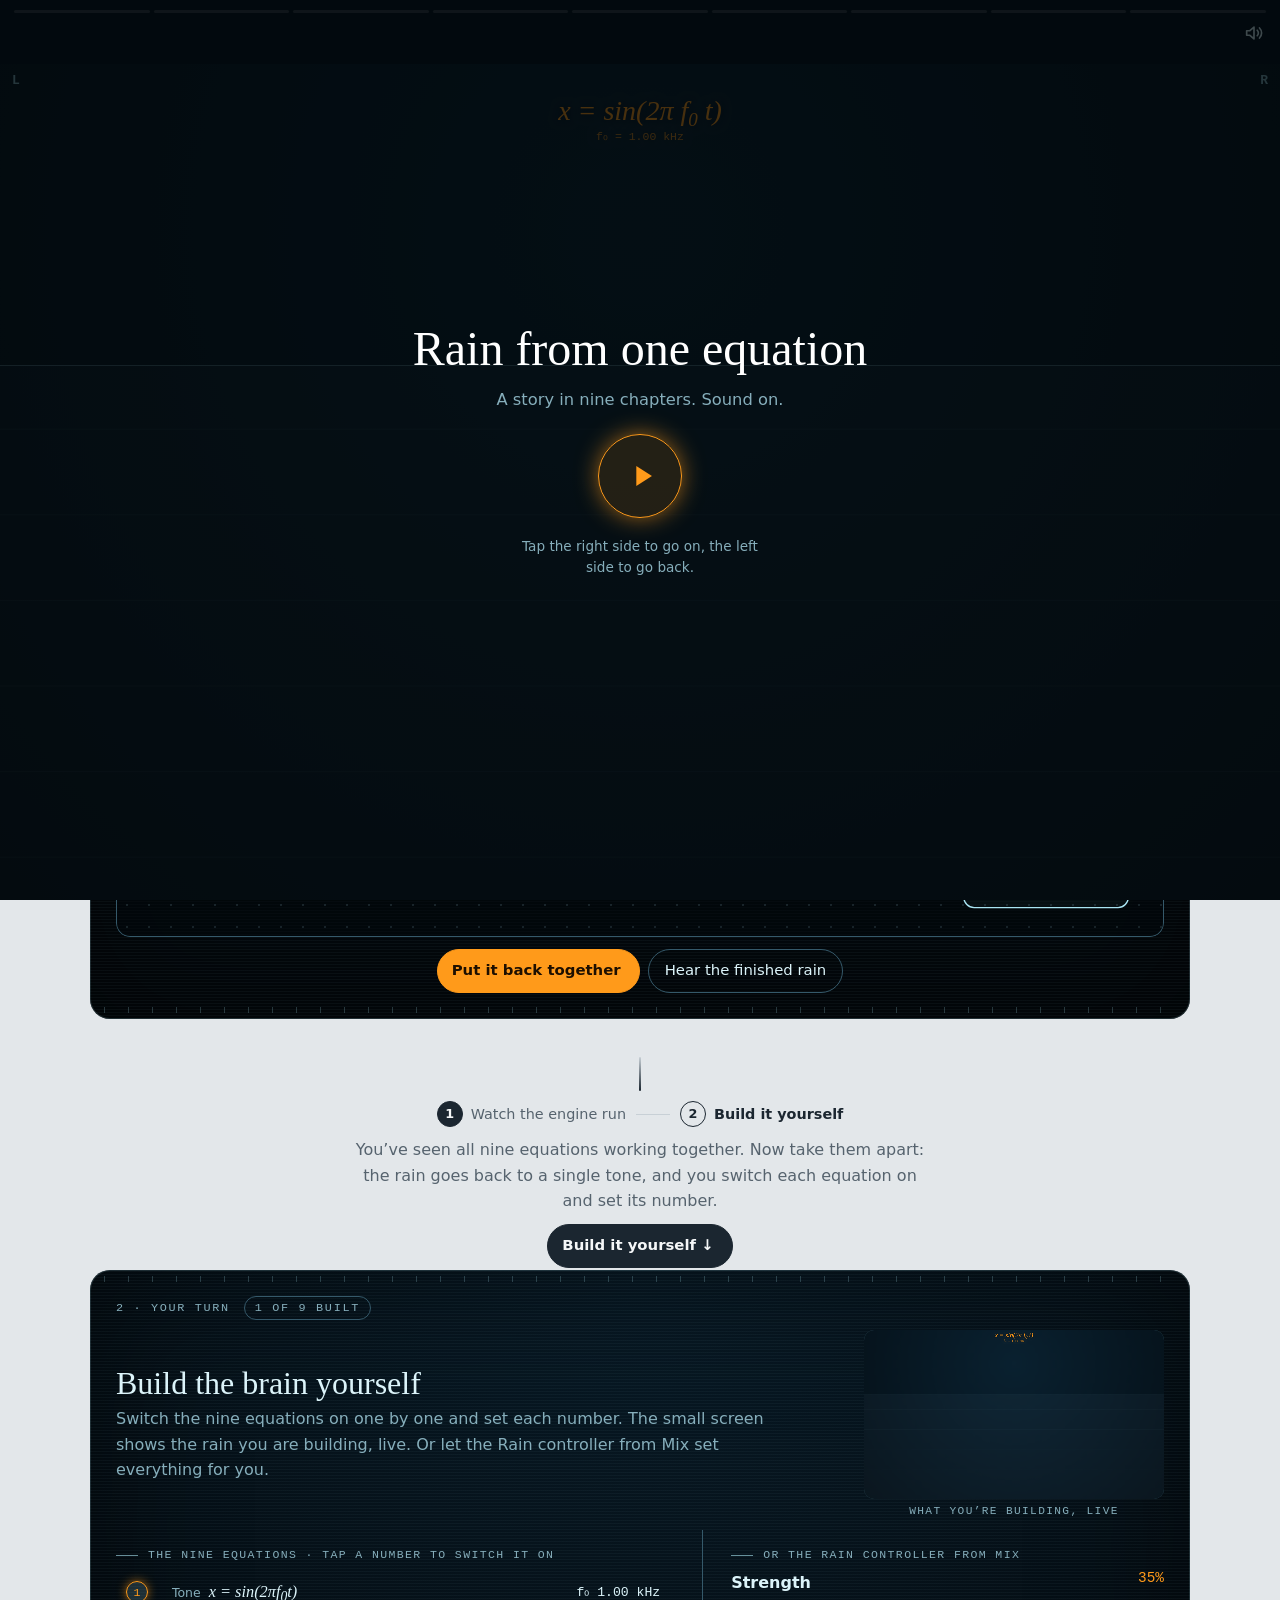
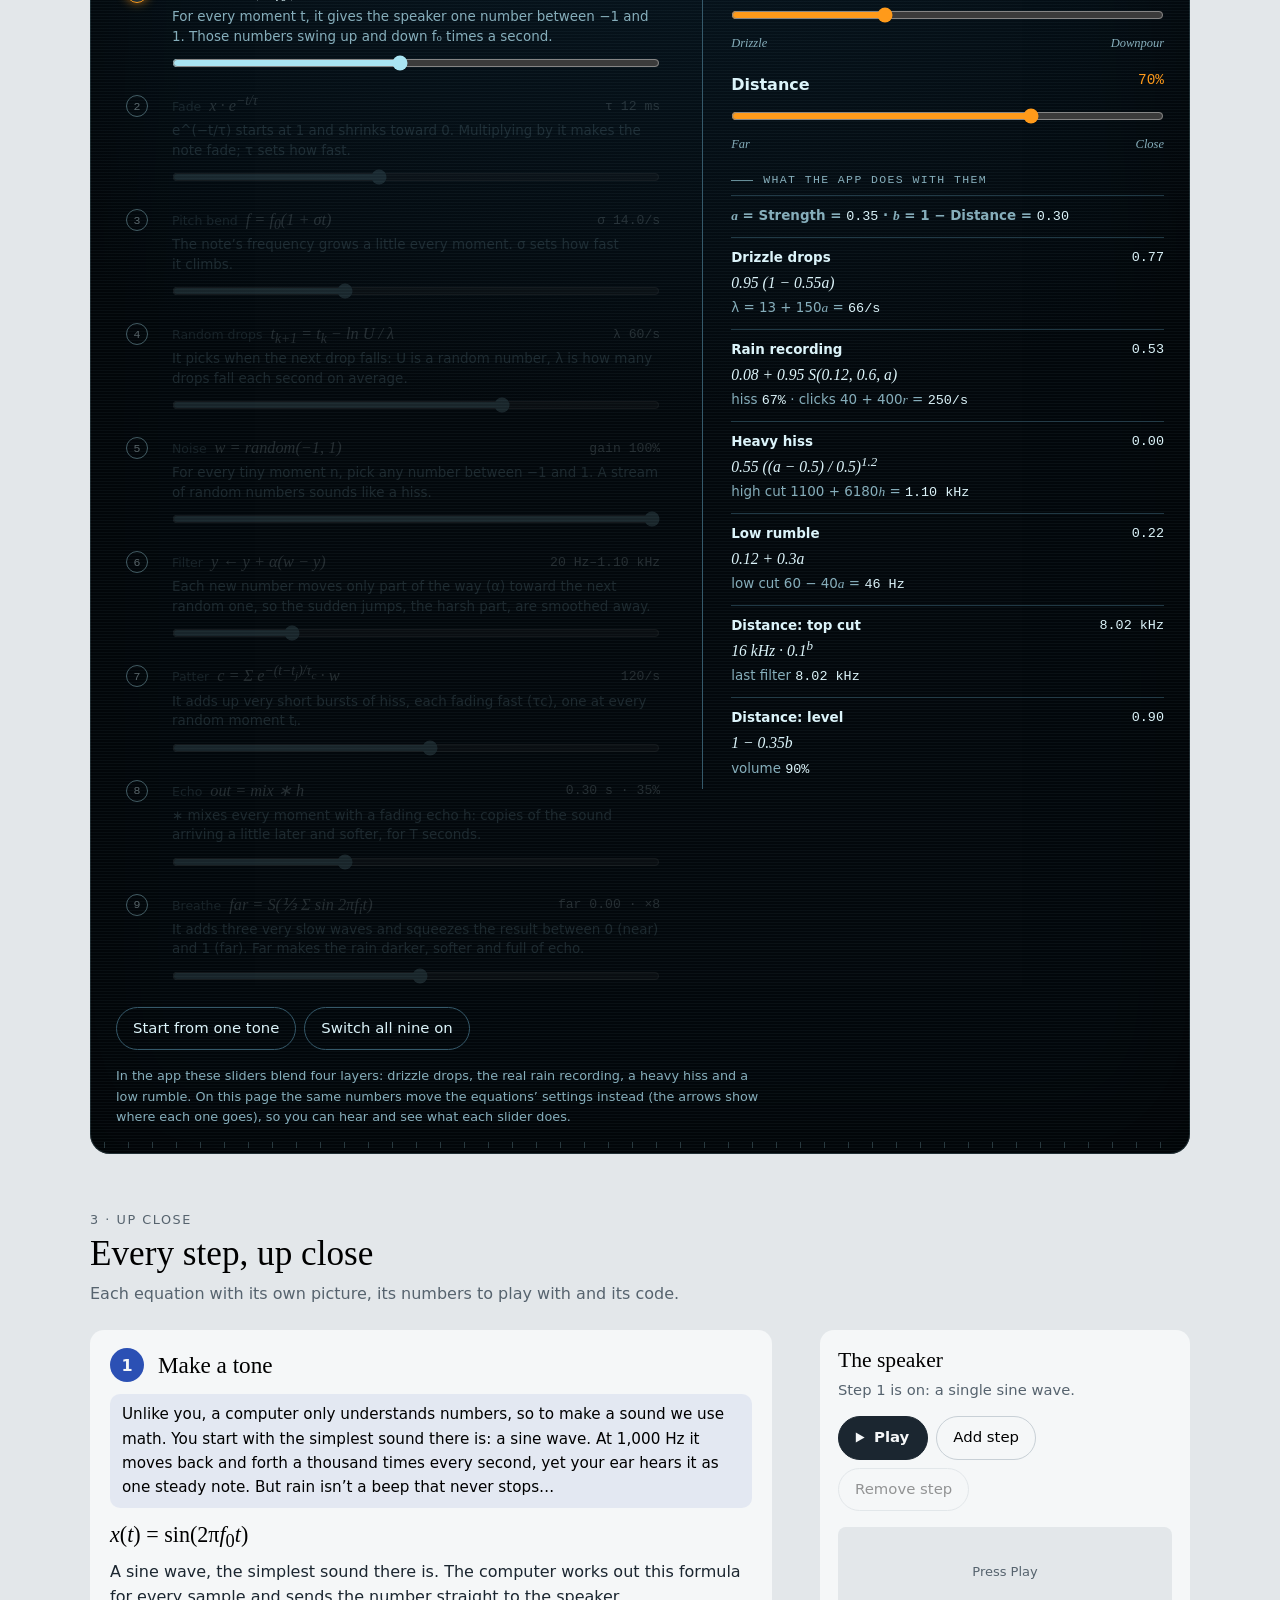
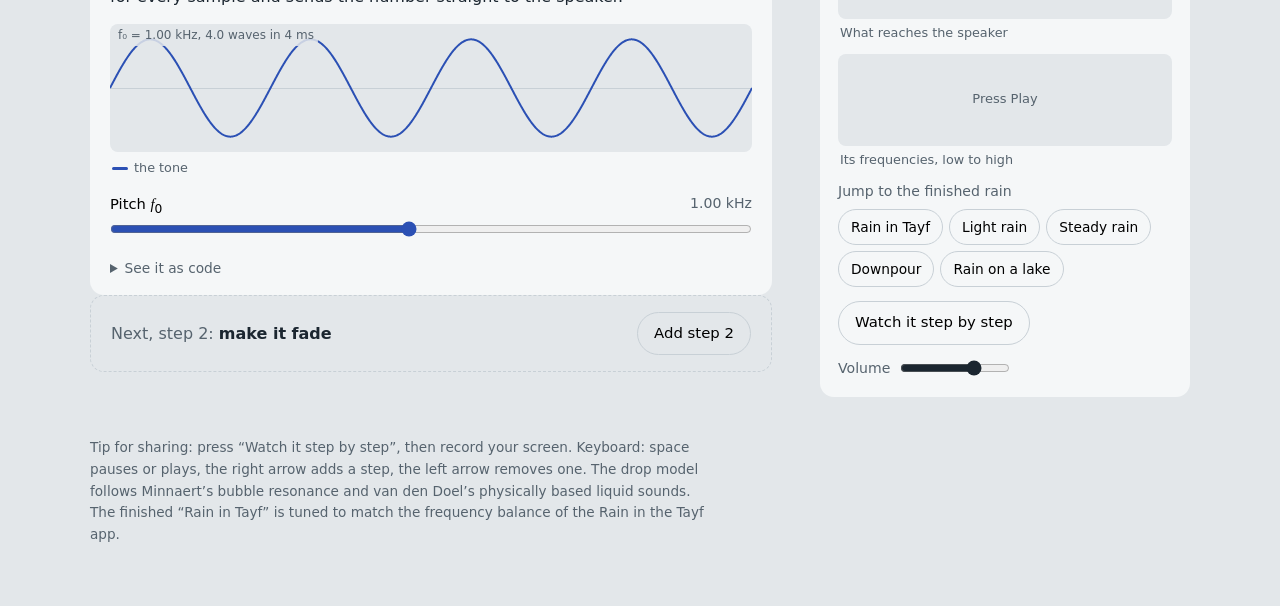
==== commit f178b544: "Ship tayf-20261111-212640 Co-Authored-By: Claude Opus 5.5 <noreply@anthropic.com>" ====
--- a/brain.html
+++ b/brain.html
@@ -49,6 +49,27 @@
         <div class="tour-top"><span class="tour-n" id="tourN"></span>
           <button type="button" class="tour-x" id="tClose" aria-label="Close the tour" data-t-aria="tClose"><svg viewBox="0 0 24 24"><path d="M6 6l12 12M18 6L6 18"/></svg></button></div>
         <p id="tourText"></p>
+      </div>
+      <!-- THE STORY (js/brain/story.js, English for now): the picture full screen, chapter bars on top, subtitles over it,
+           tap right = next, tap left = back. Hidden unless the story runs. -->
+      <div class="story" id="story" hidden>
+        <div class="st-tap" id="stTap"></div>
+        <div class="st-top"><div class="st-bars" id="stBars"></div>
+          <div class="st-row"><span id="stCh"></span>
+            <button type="button" class="st-voice" id="stVoice" aria-label="Voice" aria-pressed="true"><svg viewBox="0 0 24 24" aria-hidden="true"><path d="M4 9.5h3.5L12 5.5v13l-4.5-4H4z"/><path class="w" d="M15.5 9a4.2 4.2 0 0 1 0 6M18 6.5a7.8 7.8 0 0 1 0 11"/><path class="x" d="M16 9.5l5 5M21 9.5l-5 5"/></svg></button></div></div>
+        <p class="st-sub" id="stSub"></p>
+        <div class="st-card" id="stTitle">
+          <h2>Rain from one equation</h2>
+          <p>A story in nine chapters. Sound on.</p>
+          <button type="button" class="st-play" id="stBegin" aria-label="Begin the story"><svg viewBox="0 0 24 24" aria-hidden="true"><path d="M8 5v14l11-7z"/></svg></button>
+          <p class="st-small">Tap the right side to go on, the left side to go back.</p>
+        </div>
+        <div class="st-card st-end" id="stEnd" hidden>
+          <h2>You built rain.</h2>
+          <p>Nine small equations, calculated live, 48,000 times a second.</p>
+          <button type="button" class="st-btn main" id="stTry">Try it to understand more</button>
+          <button type="button" class="st-btn" id="stAgain">Watch again</button>
+        </div>
       </div>
       <canvas id="rainView" role="img" aria-label="Rain falling on water" data-t-aria="sceneAria"></canvas>
       <!-- the tour's controls live ON the picture (owner's sketch): back on the left edge, next on the right edge,
@@ -163,6 +184,8 @@
   <footer data-t="footer">Tip for sharing: press “Build it automatically”, then record your screen. It plays each step for eight seconds before adding the next. Keyboard: space plays or stops, the right arrow adds a step, the left arrow removes one. The drop model follows Minnaert’s bubble resonance and van den Doel’s physically based liquid sounds. The finished “Rain in Tayf” is tuned to match the frequency balance of the Rain in the Tayf app.</footer>
 </div>
 
+<script src="js/tayf/cosmos.js"></script>
 <script src="js/brain/brain.js"></script>
+<script src="js/brain/story.js"></script>
 </body>
 </html>
--- a/css/brain.css
+++ b/css/brain.css
@@ -1 +1 @@
-:root{--overcast:#E3E7EA;--paper:#F5F7F8;--ink:#1B2630;--muted:#56636E;--rule:#C8D0D6;--drop:#2B50B4;--bed:#4A7550;--tick:#9A5420;--room:#1B2630;--serif:"STIX Two Text","Iowan Old Style",Georgia,serif;--sans:"Instrument Sans",system-ui,-apple-system,"Segoe UI",sans-serif;--mono:ui-monospace,"SF Mono",Menlo,Consolas,monospace;color-scheme:light;box-sizing:border-box;padding-top:env(safe-area-inset-top,0px);padding-bottom:env(safe-area-inset-bottom,0px)}@media (prefers-color-scheme:dark){:root:not([data-theme=light]){--overcast:#10161B;--paper:#182128;--ink:#E1E7EB;--muted:#95A2AC;--rule:#2D3943;--drop:#8FA9FF;--bed:#9CC48F;--tick:#E2A06B;--room:#E1E7EB;color-scheme:dark}}:root[data-theme=dark]{--overcast:#10161B;--paper:#182128;--ink:#E1E7EB;--muted:#95A2AC;--rule:#2D3943;--drop:#8FA9FF;--bed:#9CC48F;--tick:#E2A06B;--room:#E1E7EB;color-scheme:dark}html{scroll-padding-top:calc(16px + env(safe-area-inset-top,0px))}*,*:before,*:after{box-sizing:inherit}body{margin:0;background:var(--overcast);color:var(--ink);font:16px/1.6 var(--sans);-webkit-font-smoothing:antialiased}i{font-family:var(--serif);font-style:italic}sub,sup{line-height:0}button{font:inherit;color:inherit}:focus-visible{outline:2px solid var(--ink);outline-offset:2px;border-radius:6px}.wrap{max-width:1180px;margin:0 auto;padding:clamp(22px,4vw,52px) clamp(16px,4vw,40px) 60px}.top{margin-bottom:clamp(28px,4vw,44px);max-width:760px}h1{font:400 clamp(2.3rem,6vw,4rem)/1 var(--serif);letter-spacing:-.02em;margin:0 0 16px}.back{margin:0 0 10px;font-size:.92rem}.back a{color:var(--muted);text-decoration:none;border-bottom:1px solid var(--rule)}.back a:hover{color:var(--ink)}.lede{margin:0;color:var(--muted);font-size:1.08rem;max-width:60ch}.layout{display:grid;grid-template-columns:minmax(0,1fr) 370px;gap:clamp(24px,4vw,48px);align-items:start}.sec-head{margin:clamp(30px,5vw,56px) 0 clamp(16px,2.5vw,24px);max-width:62ch}.sec-head .sec-n{margin:0 0 4px;font-size:.8rem;letter-spacing:.12em;text-transform:uppercase;color:var(--muted)}html[lang=ar] .sec-head .sec-n{letter-spacing:0;text-transform:none;font-size:.9rem}.sec-head h2{margin:0 0 6px;font:400 clamp(1.6rem,3.6vw,2.2rem)/1.15 var(--serif);text-wrap:balance}html[lang=ar] .sec-head h2{font-family:"Noto Naskh Arabic",var(--serif);font-weight:600}.sec-head p{margin:0;color:var(--muted)}.pipeline{min-width:0}.card{background:var(--paper);border-radius:14px;padding:18px 20px 16px;position:relative}.card[data-lane=drop]{--lc:var(--drop)}.card[data-lane=bed]{--lc:var(--bed)}.card[data-lane=tick]{--lc:var(--tick)}.card[data-lane=room]{--lc:var(--room)}.card.fresh{animation:arrive .35s ease-out}@keyframes arrive{0%{opacity:0;transform:translateY(10px)}to{opacity:1;transform:none}}.head{display:flex;gap:14px;align-items:center;margin-bottom:12px}.num{flex:0 0 auto;display:grid;place-items:center;width:34px;height:34px;border-radius:50%;background:var(--lc);color:var(--paper);font-weight:600}.head h3{font:400 1.45rem/1.15 var(--serif);margin:0}.head .from{display:block;font:400 .82rem/1.3 var(--sans);color:var(--muted);margin-top:2px}.eq{font:400 clamp(1.15rem,2.2vw,1.38rem)/1.5 var(--serif);margin:0 0 8px}.say{margin:0 0 14px;max-width:62ch;color:var(--ink)}.scope{height:128px;display:block;width:100%;border-radius:8px;background:var(--overcast)}.legend{display:flex;gap:16px;flex-wrap:wrap;font-size:.8rem;color:var(--muted);margin:6px 2px 0}.legend span{display:inline-flex;align-items:center;gap:6px}.legend i.sw{display:inline-block;width:16px;height:3px;border-radius:2px;background:var(--lc)}.legend i.sw.faint{opacity:.35}.params{display:grid;grid-template-columns:repeat(auto-fit,minmax(210px,1fr));gap:12px 22px;margin-top:14px}.param label{display:flex;justify-content:space-between;gap:10px;font-size:.92rem}.param output{color:var(--muted);font-variant-numeric:tabular-nums;font-size:.88rem;text-align:right}.param input{width:100%;accent-color:var(--lc);margin:4px 0 0}details.code{margin-top:12px}details.code summary{cursor:pointer;color:var(--muted);font-size:.86rem;width:max-content}details.code pre{margin:8px 0 0;padding:10px 12px;background:var(--overcast);border-radius:8px;overflow-x:auto;font:13px/1.55 var(--mono)}.link{position:relative;height:58px;margin-inline-start:36px}.link:before{content:"";position:absolute;inset-inline-start:0;top:0;bottom:0;width:2px;background:var(--rule)}.link .dot{position:absolute;inset-inline-start:-3px;top:0;width:8px;height:8px;border-radius:50%;background:var(--ink);opacity:0}body.playing .link .dot{animation:flow 1.1s linear infinite}.link .dot:nth-child(2){animation-delay:.37s!important}.link .dot:nth-child(3){animation-delay:.74s!important}@keyframes flow{0%{opacity:0;transform:translateY(0)}15%{opacity:.7}85%{opacity:.7}to{opacity:0;transform:translateY(50px)}}.link .pill{position:absolute;inset-inline-start:20px;top:50%;transform:translateY(-50%);font-size:.88rem;color:var(--muted);white-space:nowrap}.link .pill b{font-weight:600;color:var(--ink)}.nextcard{border:1.5px dashed var(--rule);border-radius:14px;padding:16px 20px;display:flex;align-items:center;justify-content:space-between;gap:16px;flex-wrap:wrap}.nextcard p{margin:0;color:var(--muted)}.nextcard p b{color:var(--ink);font-weight:600}.done{border-radius:14px;padding:16px 20px;background:var(--paper);color:var(--muted)}.panel{position:sticky;top:calc(16px + env(safe-area-inset-top,0px));max-height:calc(100vh - 32px - env(safe-area-inset-top,0px));overflow-y:auto;background:var(--paper);border-radius:14px;padding:18px}.panel h2{font:400 1.35rem/1.2 var(--serif);margin:0 0 4px}.status{margin:0 0 14px;color:var(--muted);font-size:.92rem}.transport{display:flex;gap:8px;flex-wrap:wrap;margin-bottom:16px}.btn{border:1.5px solid var(--rule);background:transparent;border-radius:999px;padding:9px 16px;cursor:pointer;font-size:.93rem}.btn:hover:not(:disabled){border-color:var(--ink)}.btn:disabled{opacity:.4;cursor:default}.btn.primary{background:var(--ink);border-color:var(--ink);color:var(--paper);font-weight:600;display:inline-flex;align-items:center;gap:8px;padding:9px 18px 9px 14px}.btn.primary svg{width:13px;height:13px;fill:currentColor}.live canvas{height:92px;display:block;width:100%;border-radius:8px;background:var(--overcast)}.live p{margin:4px 2px 10px;font-size:.8rem;color:var(--muted)}.stats{display:grid;grid-template-columns:1fr 1fr;gap:10px;margin:6px 0 16px}.stat{background:var(--overcast);border-radius:10px;padding:10px 12px}.stat b{display:block;font:600 1.15rem/1.2 var(--sans);font-variant-numeric:tabular-nums}.stat span{font-size:.78rem;color:var(--muted);line-height:1.3;display:block;margin-top:2px}.stat.wide{grid-column:1/-1}.presets p{margin:0 0 6px;font-size:.88rem;color:var(--muted)}.presets div{display:flex;gap:6px;flex-wrap:wrap;margin-bottom:14px}.presets .btn{padding:6px 12px;font-size:.86rem}.extra{display:flex;justify-content:space-between;align-items:center;gap:12px;flex-wrap:wrap}.vol{display:flex;align-items:center;gap:8px;font-size:.88rem;color:var(--muted)}.vol input{width:110px;accent-color:var(--ink)}footer{margin-top:40px;color:var(--muted);font-size:.85rem;max-width:72ch}.stage{--xr-bg:#03080c;--xr-bg2:#081a26;--xr-line:#a9e4f2;--xr-dim:#35596a;--xr-text:#dcf4fa;--xr-muted:#86aebb;--xr-hot:#ff9a1a;--xr-mono:"IBM Plex Mono",ui-monospace,Menlo,Consolas,monospace;position:relative;overflow:hidden;color:var(--xr-text);background:radial-gradient(120% 70% at 50% 0%,var(--xr-bg2),var(--xr-bg) 72%);border-radius:20px;padding:clamp(14px,2.4vw,26px);margin-bottom:clamp(26px,4vw,44px);box-shadow:inset 0 0 0 1px color-mix(in srgb,var(--xr-line) 16%,transparent)}.stage:before{content:"";position:absolute;top:0;right:0;bottom:0;left:0;pointer-events:none;background:repeating-linear-gradient(0deg,color-mix(in srgb,var(--xr-line) 4%,transparent) 0 1px,transparent 1px 3px)}.stage>*{position:relative}.stage-head{display:grid;grid-template-columns:minmax(0,1fr) auto;gap:10px 28px;align-items:end;margin-bottom:14px}.stage-head h2{font:400 clamp(1.5rem,3.4vw,2.1rem)/1.15 var(--serif);margin:0 0 4px;color:var(--xr-text);text-wrap:balance}.stage-head p{margin:0;color:var(--xr-muted);max-width:62ch}.meter{display:grid;grid-template-columns:auto auto;gap:4px 18px;font-size:.78rem;color:var(--xr-muted);text-align:start}.meter b{display:block;font:500 clamp(1.05rem,2.2vw,1.35rem)/1.15 var(--xr-mono);color:var(--xr-text);font-variant-numeric:tabular-nums}.meter .hotnum{color:var(--xr-hot)}.meter .wide{grid-column:1/-1;max-width:34ch}.scene{position:relative}#rainView{display:block;width:100%;height:clamp(210px,34vw,340px);border-radius:12px;cursor:pointer;touch-action:manipulation;box-shadow:inset 0 0 0 1px var(--xr-dim)}.scene-key{display:flex;flex-wrap:wrap;gap:6px 16px;margin:8px 2px 0;font-size:.8rem;color:var(--xr-muted)}.scene-key span{display:inline-flex;align-items:center;gap:7px}.scene-key b{font-weight:400}.k{display:inline-block;flex:0 0 auto}.k.ring{width:16px;height:7px;border:1.6px solid var(--xr-line);border-radius:50%}.k.streak{width:2px;height:13px;background:var(--xr-line);transform:rotate(12deg);opacity:.6}.k.spark{width:7px;height:7px;background:var(--xr-line);border-radius:50%}.k.mist{width:18px;height:9px;border-radius:5px;background:linear-gradient(90deg,transparent,var(--xr-line),transparent);opacity:.4}.k.hot{width:12px;height:12px;border-radius:50%;background:var(--xr-hot);box-shadow:0 0 10px var(--xr-hot)}.engine{margin-top:20px;overflow-x:auto}#engine{display:block;width:100%;height:auto;overflow:visible;font-family:var(--sans)}html[lang=ar] #engine{font-family:"Noto Naskh Arabic",var(--sans)}.stage-ctl{display:flex;flex-wrap:wrap;gap:8px;margin-top:12px;justify-content:center}.stage .btn{border-color:var(--xr-dim);color:var(--xr-text)}.stage .btn:hover:not(:disabled){border-color:var(--xr-line)}.stage .btn.primary{background:var(--xr-hot);border-color:var(--xr-hot);color:#1d0f00}#engine .part{cursor:pointer;opacity:0;transition:transform .9s cubic-bezier(.2,.85,.25,1),opacity .45s}#engine.apart .part{opacity:1}#engine .box{fill:var(--xr-line);stroke:var(--xr-line);stroke-width:1.4;transition:stroke .4s}#engine .part.off .box{fill:none;stroke:var(--xr-dim);stroke-dasharray:4 4}#engine .part.off text{opacity:.45}#engine .lab{fill:var(--xr-text);font-size:13px;font-weight:600;text-anchor:middle;dominant-baseline:middle}#engine .eqt{fill:var(--xr-text);font-size:14px;font-style:italic;font-family:var(--serif);text-anchor:middle;dominant-baseline:middle;direction:ltr;unicode-bidi:embed}#engine .val{fill:var(--xr-muted);font-size:10.5px;font-family:var(--xr-mono);text-anchor:middle;dominant-baseline:middle;direction:ltr;unicode-bidi:embed;transition:fill .4s}#engine .badge{fill:var(--xr-bg);stroke:var(--xr-line);stroke-width:1.2}#engine .badge-t{fill:var(--xr-text);font-size:10.5px;font-family:var(--xr-mono);text-anchor:middle;dominant-baseline:central}#engine .part.hot .box{stroke:var(--xr-hot);stroke-width:2.2}#engine .part.hot .val,#engine .part.hot .badge-t{fill:var(--xr-hot)}#engine .part.hot .badge{stroke:var(--xr-hot)}#engine .part.hot{filter:url(#xglow)}#engine .part:focus-visible{outline:none}#engine .part:focus-visible .box{stroke:var(--xr-text);stroke-width:3}#engine .part:hover .box{stroke-width:2.4}#engine .wires{opacity:0;transition:opacity .35s}#engine.apart .wires{opacity:1;transition:opacity .6s .75s}#engine .wire{fill:none;stroke:var(--xr-dim);stroke-width:1.6}#engine .flow{fill:none;stroke:var(--xr-line);stroke-width:3;stroke-linecap:round;stroke-dasharray:1 13;opacity:0;transition:opacity .3s}#engine .flow.hot{stroke:var(--xr-hot)}body.playing #engine .flow.live{opacity:.95;animation:wflow .8s linear infinite}@keyframes wflow{to{stroke-dashoffset:-14}}#engine .shell-in{transform-box:fill-box;transform-origin:center;transition:transform .7s cubic-bezier(.2,.85,.25,1),opacity .5s;cursor:pointer}#engine.apart .shell-in{opacity:0;transform:scale(1.25);pointer-events:none}#engine .shell-box{fill:color-mix(in srgb,var(--xr-line) 6%,transparent);stroke:var(--xr-line);stroke-width:1.6}#engine .shell-glow{fill:none;stroke:var(--xr-hot);stroke-width:2}#engine .shell-t{fill:var(--xr-text);font-size:22px;text-anchor:middle;dominant-baseline:middle;font-family:var(--serif)}html[lang=ar] #engine .shell-t{font-family:"Noto Naskh Arabic",var(--serif);font-weight:600}#engine .shell-s{fill:var(--xr-muted);font-size:13px;text-anchor:middle;dominant-baseline:middle}#engine .brain{fill:none;stroke:var(--xr-line);stroke-width:1.5;stroke-linecap:round;filter:url(#xglow)}#engine.instant .part,#engine.instant .wires,#engine.instant .shell-in{transition:none!important}.ctrl{margin-top:22px;padding-top:18px;border-top:1px solid var(--xr-dim)}.ctrl h3{font:400 clamp(1.2rem,2.6vw,1.5rem)/1.2 var(--serif);margin:0 0 4px;color:var(--xr-text)}html[lang=ar] .ctrl h3,html[lang=ar] .stage-head h2{font-family:"Noto Naskh Arabic",var(--serif);font-weight:600}.ctrl>p{margin:0 0 14px;color:var(--xr-muted);max-width:70ch;font-size:.92rem}.ctrl-body{display:grid;grid-template-columns:minmax(220px,300px) minmax(0,1fr);gap:18px 28px;align-items:start}.knobs{display:grid;gap:18px}.knob{display:grid;gap:4px}.knob .kn{display:flex;justify-content:space-between;font-weight:600}.knob .kn output{font:500 .9rem var(--xr-mono);color:var(--xr-hot)}.knob input{width:100%;accent-color:var(--xr-hot);height:30px;margin:0}.knob .ends{display:flex;justify-content:space-between;font-size:.78rem;color:var(--xr-muted)}.calc-wrap{overflow-x:auto;min-width:0}.calc{width:100%;border-collapse:collapse;font-size:.84rem}.calc th{font-weight:400;color:var(--xr-muted);text-align:start;padding:0 10px 6px 0;font-size:.74rem;letter-spacing:.06em;text-transform:uppercase}html[lang=ar] .calc th{letter-spacing:0;text-transform:none}.calc td{padding:7px 10px 7px 0;border-top:1px solid color-mix(in srgb,var(--xr-dim) 60%,transparent);vertical-align:baseline;transition:background .5s,color .5s}.calc td.f{font-family:var(--serif);font-style:italic;font-size:.98rem;white-space:nowrap;direction:ltr;unicode-bidi:isolate}.calc td.v{font-family:var(--xr-mono);font-variant-numeric:tabular-nums;white-space:nowrap;direction:ltr;unicode-bidi:isolate;color:var(--xr-text)}.calc td.to{color:var(--xr-muted)}.calc td.to b{font-family:var(--xr-mono);font-weight:500;color:var(--xr-text);direction:ltr;unicode-bidi:isolate}.calc tr.hot td.v,.calc tr.hot td.to b{color:var(--xr-hot)}.calc tr.hot td{background:color-mix(in srgb,var(--xr-hot) 7%,transparent)}.ctrl .note{margin:12px 0 0;font-size:.8rem;color:var(--xr-muted);max-width:80ch}@media (max-width:760px){.stage-head,.ctrl-body{grid-template-columns:1fr}.calc thead{display:none}.calc,.calc tbody{display:block}.calc tr{display:grid;grid-template-columns:minmax(0,1fr) auto;gap:2px 12px;padding:9px 0;border-top:1px solid color-mix(in srgb,var(--xr-dim) 60%,transparent)}.calc td{display:block;padding:0;border:0}.calc tr.ab td{grid-column:1/-1}.calc td:first-child{font-weight:600}.calc td.f,.calc td.to{grid-column:1/-1;white-space:normal}.calc td.v{grid-row:1;grid-column:2}}@media (prefers-reduced-motion:reduce){.calc td{transition:none}}.stage{--xr-dye:#ff3d9a;box-shadow:inset 0 0 0 1px color-mix(in srgb,var(--xr-line) 16%,transparent),inset 0 0 140px #0000008c}.stage:after{content:"";position:absolute;top:6px;right:14px;bottom:6px;left:14px;pointer-events:none;background:repeating-linear-gradient(90deg,color-mix(in srgb,var(--xr-line) 22%,transparent) 0 1px,transparent 1px 24px) top/100% 6px no-repeat,repeating-linear-gradient(90deg,color-mix(in srgb,var(--xr-line) 22%,transparent) 0 1px,transparent 1px 24px) bottom/100% 6px no-repeat}.eyebrow{display:flex;flex-wrap:wrap;gap:8px 14px;align-items:center;margin:0 0 10px;font:500 .74rem/1.2 var(--xr-mono);letter-spacing:.14em;text-transform:uppercase;color:var(--xr-muted)}html[lang=ar] .eyebrow{letter-spacing:0;font-family:"Noto Naskh Arabic",var(--sans);font-size:.85rem}.scan-state{padding:4px 10px;border-radius:999px;border:1px solid var(--xr-dim);color:var(--xr-muted);transition:color .6s,border-color .6s,box-shadow .6s}.stage .cap{margin:18px 0 8px;font:500 .72rem/1.2 var(--xr-mono);letter-spacing:.12em;text-transform:uppercase;color:var(--xr-muted);display:flex;align-items:center;gap:10px}.stage .cap:before{content:"";width:22px;height:1px;background:var(--xr-line);opacity:.6}html[lang=ar] .stage .cap{letter-spacing:0;font-family:"Noto Naskh Arabic",var(--sans);font-size:.85rem;text-transform:none}.stage-head{margin-bottom:14px;grid-template-columns:1fr}#rainView{height:clamp(360px,60vw,660px);border-radius:12px 12px 0 0}.engine{margin-top:0;padding:12px 10px 10px;border-radius:0 0 14px 14px;box-shadow:inset 0 0 0 1px var(--xr-dim);border-top:0;background:radial-gradient(circle,color-mix(in srgb,var(--xr-line) 13%,transparent) 1px,transparent 1.4px) 0 0/22px 22px,#03080c8c}.scene .meter{position:absolute;top:10px;right:10px;left:auto;z-index:2;pointer-events:none;display:grid;grid-template-columns:auto auto;gap:4px 14px;padding:9px 11px;border-radius:10px;max-width:min(320px,55%);background:#030a0fb8;box-shadow:inset 0 0 0 1px var(--xr-dim);backdrop-filter:blur(3px);-webkit-backdrop-filter:blur(3px)}.scene .meter .big{grid-column:1/-1}.scene .meter .big b{font-size:clamp(1.05rem,2vw,1.4rem);color:var(--xr-hot)}.scene .meter b{font-size:clamp(.74rem,1.2vw,.88rem)}.scene .meter span{font-size:.62rem;line-height:1.2;display:block}.scene .meter .wide{font-size:.58rem;opacity:.75}.scene .meter b{direction:ltr;unicode-bidi:isolate}html[lang=ar] .scene .meter b{text-align:right}html[lang=ar] .scene .meter b[data-t]{direction:rtl;font-family:"Noto Naskh Arabic",var(--sans);font-weight:600}@media (max-width:640px){#rainView{height:clamp(380px,112vw,540px)}.scene .meter{top:auto;bottom:8px;left:8px;right:8px;max-width:none;grid-template-columns:repeat(3,minmax(0,1fr));gap:2px 10px;padding:6px 9px}.scene .meter .big{grid-column:auto}.scene .meter .big b{font-size:.92rem}.scene .meter b{font-size:.7rem}.scene .meter span{font-size:.56rem}.scene .meter .wide{display:none}}.stage.touring .scene .meter{display:none}.modes{display:flex;flex-wrap:wrap;gap:8px;margin-top:12px}.modes .btn{min-height:44px}.stage.touring .modes{display:none}.tour{position:relative;margin:0;padding:12px 18px;border-radius:12px 12px 0 0;min-height:170px;background:#030a0f99;box-shadow:inset 0 0 0 1px color-mix(in srgb,var(--xr-hot) 45%,transparent);animation:tourIn .45s ease-out}.tour-end{border-radius:12px;margin-bottom:12px}.scene .tour-cap{position:absolute;top:0;left:0;right:0;z-index:3;min-height:0;margin:0;padding:12px max(18px,4%) 6px;background:none;box-shadow:none;border-radius:0;text-align:center;animation:none}.scene .tour-cap p{max-width:760px;margin-inline:auto}.scene .tour-cap .tour-top{justify-content:center;position:relative;min-height:26px}.tour-n{direction:ltr;unicode-bidi:isolate}.scene .tour-cap .tour-x{position:absolute;inset-inline-end:-6px;top:-4px}.stage.tour-live #rainView{height:calc(clamp(360px,60vw,660px) + var(--capH,0px));border-radius:12px 12px 0 0}@media (max-width:640px){.stage.tour-live #rainView{height:calc(clamp(380px,112vw,540px) + var(--capH,0px))}}.tour-eq{display:flex;flex-wrap:wrap;align-items:baseline;gap:4px 12px;margin:10px 0 2px;padding:8px 12px;border-radius:9px;background:color-mix(in srgb,var(--xr-line) 7%,transparent)}.tour-eq .lbl{font:500 .72rem var(--xr-mono);letter-spacing:.08em;text-transform:uppercase;color:var(--xr-muted)}html[lang=ar] .tour-eq .lbl{font-family:"Noto Naskh Arabic",var(--sans);letter-spacing:0;text-transform:none;font-size:.85rem}.tour-eq .eqh{font:400 1.2rem/1.4 var(--serif);color:var(--xr-hot);direction:ltr;unicode-bidi:isolate}.tour .tour-what{color:var(--xr-muted);font-size:.95rem}@keyframes tourIn{0%{opacity:0;transform:translateY(8px)}to{opacity:1;transform:none}}.tour-top{display:flex;justify-content:space-between;align-items:center;gap:10px;font:500 .7rem var(--xr-mono);color:var(--xr-hot);letter-spacing:.1em}.tour-dots{display:flex;gap:4px}.tour-dots i{width:6px;height:6px;border-radius:50%;background:var(--xr-dim)}.tour-dots i.on{background:var(--xr-hot)}.tour h3{margin:4px 0 6px;font:400 1.2rem/1.2 var(--serif);color:var(--xr-text)}html[lang=ar] .tour h3{font-family:"Noto Naskh Arabic",var(--serif);font-weight:600}.tour p{margin:6px 0 4px;font-size:1.02rem;line-height:1.5;color:var(--xr-text);text-wrap:pretty}.tour p b{display:block;font-weight:500;font-size:.72rem;letter-spacing:.08em;text-transform:uppercase;color:var(--xr-muted)}html[lang=ar] .tour p b{letter-spacing:0;text-transform:none;font-size:.8rem}.tour-x{width:34px;height:34px;margin:-6px -8px -6px 0;border-radius:9px;border:0;background:transparent;color:var(--xr-muted);cursor:pointer;display:grid;place-items:center}.tour-x:hover{color:var(--xr-text)}.tour-x svg,.tour-nav svg{width:16px;height:16px;fill:none;stroke:currentColor;stroke-width:2;stroke-linecap:round;stroke-linejoin:round}.tour-nav svg.fill{fill:currentColor;stroke:none}.tour-nav{position:absolute;top:0;right:0;bottom:0;left:0;z-index:3;pointer-events:none}.tour-nav .tn{pointer-events:auto;position:absolute;width:44px;height:44px;border-radius:50%;cursor:pointer;display:grid;place-items:center;background:#030a0f8c;border:1px solid var(--xr-dim);color:var(--xr-text);transition:border-color .2s,background .2s}.tour-nav .tn:hover{border-color:var(--xr-line);background:#030a0fcc}.tour-nav .prev{inset-inline-start:10px;top:50%;transform:translateY(-50%)}.tour-nav .next{inset-inline-end:10px;top:50%;transform:translateY(-50%)}.tour-nav .play{inset-inline-start:10px;bottom:10px;border-color:color-mix(in srgb,var(--xr-hot) 60%,transparent);color:var(--xr-hot)}.tour-nav{direction:ltr}.tn-prog{position:absolute;inset-inline-end:14px;bottom:18px;display:grid;gap:7px;justify-items:end;width:min(150px,30%)}.spd{position:absolute;z-index:4;left:50%;bottom:14px;transform:translate(-50%);display:flex;align-items:center;gap:8px;padding:4px 10px;border-radius:999px;background:#030a0f99;border:1px solid var(--xr-dim);font:11px/1 var(--mono, "IBM Plex Mono", monospace);color:var(--xr-text);white-space:nowrap}.spd[hidden]{display:none}.spd input{width:clamp(70px,16vw,140px);accent-color:var(--xr-hot);margin:0;direction:ltr}.spd output{min-width:9ch;color:var(--xr-hot);direction:ltr;unicode-bidi:isolate}@media (max-width:560px){.spd{bottom:62px}}.nspd{padding:3px;gap:3px}.nspd button{min-height:34px;padding:0 12px;border-radius:999px;border:0;background:none;color:var(--xr-muted);font:inherit;cursor:pointer}.nspd button[aria-pressed=true]{background:color-mix(in srgb,var(--xr-hot) 22%,transparent);color:var(--xr-hot)}html[lang=ar] .spd{font-family:"Noto Naskh Arabic",var(--sans);font-size:13px}.eng-note{margin:8px 4px 2px;display:flex;gap:10px;align-items:baseline;justify-content:center;text-align:start;font-size:.92rem;line-height:1.5;color:var(--xr-muted);min-height:2.9em}.eng-note b{flex:none;width:22px;height:22px;border-radius:50%;display:grid;place-items:center;font:500 .72rem var(--xr-mono);color:var(--xr-hot);box-shadow:inset 0 0 0 1px var(--xr-hot);transform:translateY(4px)}.eng-note span{max-width:640px}.engine.has-box .eng-note{display:none}#engine .eng-box{opacity:0;transition:opacity .5s .4s;overflow:visible}#engine.apart .eng-box{opacity:1}.eng-box-in{box-sizing:border-box;height:100%;padding:16px 18px;border-radius:12px;border:1.4px solid var(--xr-hot);background:color-mix(in srgb,var(--xr-hot) 6%,rgba(3,10,15,.7));box-shadow:0 0 18px -6px var(--xr-hot);display:flex;flex-direction:column;gap:10px;color:var(--xr-text);font:15px/1.5 var(--sans);overflow:hidden}.eng-box-in p{margin:0}.eb-top{display:flex;align-items:center;gap:9px;font-weight:600;font-size:16px}.eb-n{flex:none;width:24px;height:24px;border-radius:50%;display:grid;place-items:center;font:500 12px var(--xr-mono);color:var(--xr-hot);box-shadow:inset 0 0 0 1.4px var(--xr-hot)}.eb-eq{font:italic 22px/1.3 var(--serif);color:var(--xr-hot);direction:ltr;unicode-bidi:isolate;text-align:center}.eb-eq i{font-style:italic}.eb-eq sub,.eb-eq sup{font-size:.62em}.eb-text{color:var(--xr-muted);text-wrap:pretty}html[lang=ar] .eng-box-in{font-family:"Noto Naskh Arabic",var(--sans);font-size:16px;line-height:1.7}html[lang=ar] .eng-note{font-family:"Noto Naskh Arabic",var(--sans);font-size:.98rem}.tour-bar{width:100%;height:2px;background:var(--xr-dim);border-radius:2px;overflow:hidden}.tour-bar i{display:block;height:100%;width:0;background:var(--xr-hot)}.tour-end{min-height:0;text-align:center;animation:none}.tour-end h3{margin:2px 0 12px}.tour-choices{display:flex;flex-wrap:wrap;gap:8px;justify-content:center}@media (max-width:640px){.tour{padding:10px 13px;min-height:230px}.tour p{font-size:.92rem}.tour-eq .eqh{font-size:1.05rem}.tour-end{min-height:0}}.hw{display:grid;gap:2px;margin:0 0 10px;padding:8px 12px;border-radius:10px;background:color-mix(in srgb,var(--lc) 9%,transparent);font-size:.95rem}.hw b{font-weight:600;font-size:.72rem;letter-spacing:.08em;text-transform:uppercase;color:var(--muted);margin-inline-end:8px}html[lang=ar] .hw b{letter-spacing:0;text-transform:none;font-size:.82rem}.bridge{display:grid;justify-items:center;text-align:center;gap:10px;margin:-6px auto 22px;max-width:640px;padding:0 8px}.bridge:before{content:"";width:2px;height:34px;background:linear-gradient(var(--rule),var(--ink));border-radius:2px}.route{list-style:none;margin:0;padding:0;display:flex;align-items:center;gap:10px;font-size:.9rem;color:var(--muted)}.route li{display:flex;align-items:center;gap:8px}.route li+li:before{content:"";width:34px;height:1.5px;background:var(--rule);margin-inline-end:2px}.route b{display:grid;place-items:center;width:26px;height:26px;border-radius:50%;border:1.5px solid var(--ink);color:var(--ink);font-size:.8rem}.route li.passed b{background:var(--ink);color:var(--paper)}.route li:not(.passed) span{color:var(--ink);font-weight:600}.bridge p{margin:0;color:var(--muted);max-width:56ch}.s2-head{display:grid;grid-template-columns:minmax(0,1fr) minmax(200px,300px);gap:16px 28px;align-items:center}.s2-title{min-width:0}.mini{margin:0;display:grid;gap:6px}#miniView{display:block;width:100%;aspect-ratio:16/9;border-radius:10px;box-shadow:inset 0 0 0 1px var(--xr-dim);background:#03080c}.mini figcaption{font:500 .7rem/1.2 var(--xr-mono);letter-spacing:.12em;text-transform:uppercase;color:var(--xr-muted);text-align:center}html[lang=ar] .mini figcaption{letter-spacing:0;text-transform:none;font-family:"Noto Naskh Arabic",var(--sans);font-size:.8rem}@media (max-width:760px){.s2-head{grid-template-columns:1fr}.mini{max-width:420px}}.k.dye{width:12px;height:12px;border-radius:50%;background:var(--xr-dye);box-shadow:0 0 10px var(--xr-dye)}.stage.complete{box-shadow:inset 0 0 0 1px color-mix(in srgb,var(--xr-dye) 45%,transparent),inset 0 0 140px #00000080,0 0 60px -20px var(--xr-dye)}.stage.complete .scan-state{color:var(--xr-dye);border-color:var(--xr-dye);box-shadow:0 0 16px -4px var(--xr-dye)}.stage.complete h2{text-shadow:0 0 24px color-mix(in srgb,var(--xr-dye) 55%,transparent)}.stage.complete #engine .flow{stroke:var(--xr-dye)}.stage.complete #engine .box{stroke:color-mix(in srgb,var(--xr-dye) 60%,var(--xr-line))}.stage.complete #engine .part.hot .box,.stage.complete #engine .flow.hot{stroke:var(--xr-hot)}.stage.complete #engine .shell-glow{stroke:var(--xr-dye)}.scene:after{content:"";position:absolute;top:0;bottom:0;left:0;width:34%;pointer-events:none;opacity:0;border-radius:12px;background:linear-gradient(90deg,transparent,color-mix(in srgb,var(--xr-dye) 55%,transparent) 55%,transparent);mix-blend-mode:screen}.stage.sweep .scene:after{animation:sweep 2.2s cubic-bezier(.45,0,.2,1) 1 both}@keyframes sweep{0%{opacity:0;transform:translate(-100%)}15%{opacity:1}85%{opacity:1}to{opacity:0;transform:translate(300%)}}.stage2{margin-top:calc(-1*clamp(10px,2vw,20px))}.s2-head{margin-bottom:12px}.s2-head h2{font:400 clamp(1.4rem,3.2vw,2rem)/1.15 var(--serif);margin:0 0 4px;color:var(--xr-text);text-wrap:balance}html[lang=ar] .s2-head h2{font-family:"Noto Naskh Arabic",var(--serif);font-weight:600}.s2-head p{margin:0;color:var(--xr-muted);max-width:66ch}.s2-body{display:grid;grid-template-columns:minmax(0,1fr) minmax(0,1.05fr);gap:8px 32px;align-items:start}.s2-build,.s2-mix{min-width:0}.s2-body{grid-template-columns:minmax(0,1.2fr) minmax(0,1fr)}.s2-mix{padding-inline-start:28px;border-inline-start:1px solid var(--xr-dim)}.stage2 .s2-mix .knobs{grid-template-columns:1fr}.board li{grid-template-columns:34px minmax(0,1fr) auto;grid-template-areas:"n e v" "n s s";padding:9px 10px 6px}.board .bn{width:30px;height:30px;font-size:.8rem;cursor:pointer;background:transparent;color:var(--xr-text);border:1.5px dashed var(--xr-dim);transition:background .3s,border-color .3s,color .3s,box-shadow .3s}.board .bn[aria-pressed=true]{border:1.5px solid var(--xr-line);background:color-mix(in srgb,var(--xr-line) 16%,transparent)}.board li.newest .bn{border-color:var(--xr-hot);color:var(--xr-hot);box-shadow:0 0 12px -2px var(--xr-hot)}.stage2.complete .board .bn[aria-pressed=true]{border-color:var(--xr-dye)}.stage2.complete .board li.newest .bn{border-color:var(--xr-dye);color:var(--xr-dye);box-shadow:0 0 12px -2px var(--xr-dye)}.board .bn:focus-visible{outline:2px solid var(--xr-text);outline-offset:2px}.board .bs{grid-area:s;width:100%;margin:2px 0 0;height:26px;accent-color:var(--xr-line)}.board li.changed .bs{accent-color:var(--xr-hot)}.board li.off{opacity:1}.board li.off .be,.board li.off .bv{opacity:.4}.board li.off .bs{opacity:.35}.build-ctl{display:flex;flex-wrap:wrap;gap:8px;margin-top:12px}@media (max-width:860px){.s2-mix{padding-inline-start:0;border-inline-start:0;border-top:1px solid var(--xr-dim);padding-top:6px}}@media (pointer:coarse){.board .bn{width:40px;height:40px}.board li{grid-template-columns:44px minmax(0,1fr) auto}}.stage2 .knobs{grid-template-columns:1fr 1fr;gap:18px 24px;margin-top:6px}.board{list-style:none;margin:0;padding:0;display:grid;gap:2px}.board li{display:grid;grid-template-columns:34px minmax(0,1fr) auto;grid-template-areas:"n e v" "n s s";gap:2px 12px;align-items:center;padding:9px 10px 6px;border-radius:10px;transition:background .6s}@media (pointer:coarse){.board li{grid-template-columns:44px minmax(0,1fr) auto}}@media (max-width:560px){.board li{grid-template-columns:44px minmax(0,1fr);grid-template-areas:"n e" "n v" "n s"}.board .be{white-space:nowrap;overflow-wrap:normal;overflow-x:auto;scrollbar-width:none}.board .bv{justify-self:start}}.s2-mix .calc thead{display:none}.s2-mix .calc,.s2-mix .calc tbody{display:block}.s2-mix .calc tr{display:grid;grid-template-columns:minmax(0,1fr) auto;gap:2px 12px;padding:9px 0;border-top:1px solid color-mix(in srgb,var(--xr-dim) 60%,transparent)}.s2-mix .calc td{display:block;padding:0;border:0}.s2-mix .calc tr.ab td{grid-column:1/-1}.s2-mix .calc td:first-child{font-weight:600}.s2-mix .calc td.f,.s2-mix .calc td.to{grid-column:1/-1;white-space:normal}.s2-mix .calc td.v{grid-row:1;grid-column:2}.board .bn{grid-area:n;width:22px;height:22px;border-radius:50%;border:1px solid var(--xr-line);display:grid;place-items:center;font:500 .72rem var(--xr-mono);align-self:start;margin-top:2px}.board .be{grid-area:e;font-family:var(--serif);font-style:italic;font-size:1.02rem;color:var(--xr-text);direction:ltr;unicode-bidi:isolate;text-align:start;overflow-wrap:anywhere}.board .be small{font:400 .78rem var(--sans);font-style:normal;color:var(--xr-muted);margin-inline-end:8px}html[lang=ar] .board .be small{font-family:"Noto Naskh Arabic",var(--sans)}.board .bv{grid-area:v;font:500 .82rem var(--xr-mono);color:var(--xr-text);font-variant-numeric:tabular-nums;white-space:nowrap;direction:ltr;unicode-bidi:isolate;transition:color .5s}.board .bb{grid-area:b;height:3px;border-radius:2px;background:color-mix(in srgb,var(--xr-line) 14%,transparent);overflow:hidden}.board .bb i{display:block;height:100%;width:0;background:var(--xr-line);transition:width .45s cubic-bezier(.2,.8,.2,1),background .5s}.board li.off{opacity:.38}.board li.changed{background:color-mix(in srgb,var(--xr-hot) 9%,transparent)}.board li.changed .bv{color:var(--xr-hot)}.board li.changed .bb i{background:var(--xr-hot)}.stage2 .board li{grid-template-areas:"n e v" "n d d" "n s s"}.board .bd{grid-area:d;font-size:.84rem;line-height:1.45;color:var(--xr-muted);text-wrap:pretty}html[lang=ar] .board .bd{font-family:"Noto Naskh Arabic",var(--sans);font-size:.9rem}.board li.off .bd{opacity:.5}@media (max-width:640px){.stage2 .board li{grid-template-areas:"n e" "n v" "n d" "n s"}}.stage2.complete .board .bb i{background:var(--xr-dye)}.stage2.complete .board li.changed .bb i{background:var(--xr-hot)}.stage2 .note{margin:16px 0 0;font-size:.8rem;color:var(--xr-muted);max-width:80ch}@media (max-width:860px){.s2-body{grid-template-columns:1fr}}@media (max-width:520px){.stage2 .knobs{grid-template-columns:1fr}}@media (prefers-reduced-motion:reduce){.stage.sweep .scene:after{animation:none}.board .bb i{transition:none}}@media (max-width:640px){.wrap{padding-top:calc(18px + env(safe-area-inset-top,0px))}h1{font-size:2.15rem}.lede{font-size:1rem}.stage{border-radius:14px;margin-left:-6px;margin-right:-6px}.params{grid-template-columns:1fr}.eq{overflow-x:auto;white-space:nowrap;padding-bottom:2px;scrollbar-width:none}.link .pill{white-space:normal;inset-inline-end:0;line-height:1.3}.stats{grid-template-columns:1fr 1fr}.vol input{width:min(46vw,170px)}.extra{flex-direction:column;align-items:stretch}.extra .btn{width:100%}footer{font-size:.82rem}}@media (pointer:coarse){.btn{min-height:44px}.presets .btn{min-height:40px;padding:8px 14px}.param input,.vol input{height:34px}details.code summary{padding:8px 0}}@media (max-width:980px){body{padding-bottom:calc(76px + env(safe-area-inset-bottom,0px))}.transport{gap:6px;padding-left:10px;padding-right:10px}.transport .btn{flex:1 1 0;justify-content:center;max-width:180px;white-space:nowrap;padding-left:10px;padding-right:10px;font-size:.9rem}}@media (prefers-reduced-motion:reduce){#engine .part,#engine .wires,#engine .shell-in{transition:opacity .2s!important}body.playing #engine .flow.live{animation:none}}input[type=range]{direction:ltr}html[lang=ar] body{font-family:"Noto Naskh Arabic",var(--sans);line-height:1.8}html[lang=ar] h1,html[lang=ar] .head h3,html[lang=ar] .panel h2{font-family:"Noto Naskh Arabic",var(--serif);font-weight:600;letter-spacing:0}html[lang=ar] h1{line-height:1.3}html[lang=ar] .eq{direction:ltr;text-align:right}html[lang=ar] details.code pre{direction:ltr;text-align:left}html[lang=ar] .stat b,html[lang=ar] .param output{font-family:var(--sans)}@media (max-width:980px){.layout{grid-template-columns:1fr}.panel{position:static;max-height:none;overflow:visible}.transport .btn{padding:9px 14px}.transport{position:fixed;left:0;right:0;bottom:0;z-index:5;margin:0;padding:10px 16px calc(10px + env(safe-area-inset-bottom,0px));background:var(--paper);border-top:1px solid var(--rule);justify-content:center}body{padding-bottom:70px}}@media (max-width:520px){.card{padding:16px 14px 14px}.link{margin-inline-start:30px}.head h3{font-size:1.28rem}}@media (prefers-reduced-motion:reduce){.card.fresh{animation:none}body.playing .link .dot{animation:none;opacity:.6;top:46%}}
+:root{--overcast:#E3E7EA;--paper:#F5F7F8;--ink:#1B2630;--muted:#56636E;--rule:#C8D0D6;--drop:#2B50B4;--bed:#4A7550;--tick:#9A5420;--room:#1B2630;--serif:"STIX Two Text","Iowan Old Style",Georgia,serif;--sans:"Instrument Sans",system-ui,-apple-system,"Segoe UI",sans-serif;--mono:ui-monospace,"SF Mono",Menlo,Consolas,monospace;color-scheme:light;box-sizing:border-box;padding-top:env(safe-area-inset-top,0px);padding-bottom:env(safe-area-inset-bottom,0px)}@media (prefers-color-scheme:dark){:root:not([data-theme=light]){--overcast:#10161B;--paper:#182128;--ink:#E1E7EB;--muted:#95A2AC;--rule:#2D3943;--drop:#8FA9FF;--bed:#9CC48F;--tick:#E2A06B;--room:#E1E7EB;color-scheme:dark}}:root[data-theme=dark]{--overcast:#10161B;--paper:#182128;--ink:#E1E7EB;--muted:#95A2AC;--rule:#2D3943;--drop:#8FA9FF;--bed:#9CC48F;--tick:#E2A06B;--room:#E1E7EB;color-scheme:dark}html{scroll-padding-top:calc(16px + env(safe-area-inset-top,0px))}*,*:before,*:after{box-sizing:inherit}body{margin:0;background:var(--overcast);color:var(--ink);font:16px/1.6 var(--sans);-webkit-font-smoothing:antialiased}i{font-family:var(--serif);font-style:italic}sub,sup{line-height:0}button{font:inherit;color:inherit}:focus-visible{outline:2px solid var(--ink);outline-offset:2px;border-radius:6px}.wrap{max-width:1180px;margin:0 auto;padding:clamp(22px,4vw,52px) clamp(16px,4vw,40px) 60px}.top{margin-bottom:clamp(28px,4vw,44px);max-width:760px}h1{font:400 clamp(2.3rem,6vw,4rem)/1 var(--serif);letter-spacing:-.02em;margin:0 0 16px}.back{margin:0 0 10px;font-size:.92rem}.back a{color:var(--muted);text-decoration:none;border-bottom:1px solid var(--rule)}.back a:hover{color:var(--ink)}.lede{margin:0;color:var(--muted);font-size:1.08rem;max-width:60ch}.layout{display:grid;grid-template-columns:minmax(0,1fr) 370px;gap:clamp(24px,4vw,48px);align-items:start}.sec-head{margin:clamp(30px,5vw,56px) 0 clamp(16px,2.5vw,24px);max-width:62ch}.sec-head .sec-n{margin:0 0 4px;font-size:.8rem;letter-spacing:.12em;text-transform:uppercase;color:var(--muted)}html[lang=ar] .sec-head .sec-n{letter-spacing:0;text-transform:none;font-size:.9rem}.sec-head h2{margin:0 0 6px;font:400 clamp(1.6rem,3.6vw,2.2rem)/1.15 var(--serif);text-wrap:balance}html[lang=ar] .sec-head h2{font-family:"Noto Naskh Arabic",var(--serif);font-weight:600}.sec-head p{margin:0;color:var(--muted)}.pipeline{min-width:0}.card{background:var(--paper);border-radius:14px;padding:18px 20px 16px;position:relative}.card[data-lane=drop]{--lc:var(--drop)}.card[data-lane=bed]{--lc:var(--bed)}.card[data-lane=tick]{--lc:var(--tick)}.card[data-lane=room]{--lc:var(--room)}.card.fresh{animation:arrive .35s ease-out}@keyframes arrive{0%{opacity:0;transform:translateY(10px)}to{opacity:1;transform:none}}.head{display:flex;gap:14px;align-items:center;margin-bottom:12px}.num{flex:0 0 auto;display:grid;place-items:center;width:34px;height:34px;border-radius:50%;background:var(--lc);color:var(--paper);font-weight:600}.head h3{font:400 1.45rem/1.15 var(--serif);margin:0}.head .from{display:block;font:400 .82rem/1.3 var(--sans);color:var(--muted);margin-top:2px}.eq{font:400 clamp(1.15rem,2.2vw,1.38rem)/1.5 var(--serif);margin:0 0 8px}.say{margin:0 0 14px;max-width:62ch;color:var(--ink)}.scope{height:128px;display:block;width:100%;border-radius:8px;background:var(--overcast)}.legend{display:flex;gap:16px;flex-wrap:wrap;font-size:.8rem;color:var(--muted);margin:6px 2px 0}.legend span{display:inline-flex;align-items:center;gap:6px}.legend i.sw{display:inline-block;width:16px;height:3px;border-radius:2px;background:var(--lc)}.legend i.sw.faint{opacity:.35}.params{display:grid;grid-template-columns:repeat(auto-fit,minmax(210px,1fr));gap:12px 22px;margin-top:14px}.param label{display:flex;justify-content:space-between;gap:10px;font-size:.92rem}.param output{color:var(--muted);font-variant-numeric:tabular-nums;font-size:.88rem;text-align:right}.param input{width:100%;accent-color:var(--lc);margin:4px 0 0}details.code{margin-top:12px}details.code summary{cursor:pointer;color:var(--muted);font-size:.86rem;width:max-content}details.code pre{margin:8px 0 0;padding:10px 12px;background:var(--overcast);border-radius:8px;overflow-x:auto;font:13px/1.55 var(--mono)}.link{position:relative;height:58px;margin-inline-start:36px}.link:before{content:"";position:absolute;inset-inline-start:0;top:0;bottom:0;width:2px;background:var(--rule)}.link .dot{position:absolute;inset-inline-start:-3px;top:0;width:8px;height:8px;border-radius:50%;background:var(--ink);opacity:0}body.playing .link .dot{animation:flow 1.1s linear infinite}.link .dot:nth-child(2){animation-delay:.37s!important}.link .dot:nth-child(3){animation-delay:.74s!important}@keyframes flow{0%{opacity:0;transform:translateY(0)}15%{opacity:.7}85%{opacity:.7}to{opacity:0;transform:translateY(50px)}}.link .pill{position:absolute;inset-inline-start:20px;top:50%;transform:translateY(-50%);font-size:.88rem;color:var(--muted);white-space:nowrap}.link .pill b{font-weight:600;color:var(--ink)}.nextcard{border:1.5px dashed var(--rule);border-radius:14px;padding:16px 20px;display:flex;align-items:center;justify-content:space-between;gap:16px;flex-wrap:wrap}.nextcard p{margin:0;color:var(--muted)}.nextcard p b{color:var(--ink);font-weight:600}.done{border-radius:14px;padding:16px 20px;background:var(--paper);color:var(--muted)}.panel{position:sticky;top:calc(16px + env(safe-area-inset-top,0px));max-height:calc(100vh - 32px - env(safe-area-inset-top,0px));overflow-y:auto;background:var(--paper);border-radius:14px;padding:18px}.panel h2{font:400 1.35rem/1.2 var(--serif);margin:0 0 4px}.status{margin:0 0 14px;color:var(--muted);font-size:.92rem}.transport{display:flex;gap:8px;flex-wrap:wrap;margin-bottom:16px}.btn{border:1.5px solid var(--rule);background:transparent;border-radius:999px;padding:9px 16px;cursor:pointer;font-size:.93rem}.btn:hover:not(:disabled){border-color:var(--ink)}.btn:disabled{opacity:.4;cursor:default}.btn.primary{background:var(--ink);border-color:var(--ink);color:var(--paper);font-weight:600;display:inline-flex;align-items:center;gap:8px;padding:9px 18px 9px 14px}.btn.primary svg{width:13px;height:13px;fill:currentColor}.live canvas{height:92px;display:block;width:100%;border-radius:8px;background:var(--overcast)}.live p{margin:4px 2px 10px;font-size:.8rem;color:var(--muted)}.stats{display:grid;grid-template-columns:1fr 1fr;gap:10px;margin:6px 0 16px}.stat{background:var(--overcast);border-radius:10px;padding:10px 12px}.stat b{display:block;font:600 1.15rem/1.2 var(--sans);font-variant-numeric:tabular-nums}.stat span{font-size:.78rem;color:var(--muted);line-height:1.3;display:block;margin-top:2px}.stat.wide{grid-column:1/-1}.presets p{margin:0 0 6px;font-size:.88rem;color:var(--muted)}.presets div{display:flex;gap:6px;flex-wrap:wrap;margin-bottom:14px}.presets .btn{padding:6px 12px;font-size:.86rem}.extra{display:flex;justify-content:space-between;align-items:center;gap:12px;flex-wrap:wrap}.vol{display:flex;align-items:center;gap:8px;font-size:.88rem;color:var(--muted)}.vol input{width:110px;accent-color:var(--ink)}footer{margin-top:40px;color:var(--muted);font-size:.85rem;max-width:72ch}.stage{--xr-bg:#03080c;--xr-bg2:#081a26;--xr-line:#a9e4f2;--xr-dim:#35596a;--xr-text:#dcf4fa;--xr-muted:#86aebb;--xr-hot:#ff9a1a;--xr-mono:"IBM Plex Mono",ui-monospace,Menlo,Consolas,monospace;position:relative;overflow:hidden;color:var(--xr-text);background:radial-gradient(120% 70% at 50% 0%,var(--xr-bg2),var(--xr-bg) 72%);border-radius:20px;padding:clamp(14px,2.4vw,26px);margin-bottom:clamp(26px,4vw,44px);box-shadow:inset 0 0 0 1px color-mix(in srgb,var(--xr-line) 16%,transparent)}.stage:before{content:"";position:absolute;top:0;right:0;bottom:0;left:0;pointer-events:none;background:repeating-linear-gradient(0deg,color-mix(in srgb,var(--xr-line) 4%,transparent) 0 1px,transparent 1px 3px)}.stage>*{position:relative}.stage-head{display:grid;grid-template-columns:minmax(0,1fr) auto;gap:10px 28px;align-items:end;margin-bottom:14px}.stage-head h2{font:400 clamp(1.5rem,3.4vw,2.1rem)/1.15 var(--serif);margin:0 0 4px;color:var(--xr-text);text-wrap:balance}.stage-head p{margin:0;color:var(--xr-muted);max-width:62ch}.meter{display:grid;grid-template-columns:auto auto;gap:4px 18px;font-size:.78rem;color:var(--xr-muted);text-align:start}.meter b{display:block;font:500 clamp(1.05rem,2.2vw,1.35rem)/1.15 var(--xr-mono);color:var(--xr-text);font-variant-numeric:tabular-nums}.meter .hotnum{color:var(--xr-hot)}.meter .wide{grid-column:1/-1;max-width:34ch}.scene{position:relative}#rainView{display:block;width:100%;height:clamp(210px,34vw,340px);border-radius:12px;cursor:pointer;touch-action:manipulation;box-shadow:inset 0 0 0 1px var(--xr-dim)}.scene-key{display:flex;flex-wrap:wrap;gap:6px 16px;margin:8px 2px 0;font-size:.8rem;color:var(--xr-muted)}.scene-key span{display:inline-flex;align-items:center;gap:7px}.scene-key b{font-weight:400}.k{display:inline-block;flex:0 0 auto}.k.ring{width:16px;height:7px;border:1.6px solid var(--xr-line);border-radius:50%}.k.streak{width:2px;height:13px;background:var(--xr-line);transform:rotate(12deg);opacity:.6}.k.spark{width:7px;height:7px;background:var(--xr-line);border-radius:50%}.k.mist{width:18px;height:9px;border-radius:5px;background:linear-gradient(90deg,transparent,var(--xr-line),transparent);opacity:.4}.k.hot{width:12px;height:12px;border-radius:50%;background:var(--xr-hot);box-shadow:0 0 10px var(--xr-hot)}.engine{margin-top:20px;overflow-x:auto}#engine{display:block;width:100%;height:auto;overflow:visible;font-family:var(--sans)}html[lang=ar] #engine{font-family:"Noto Naskh Arabic",var(--sans)}.stage-ctl{display:flex;flex-wrap:wrap;gap:8px;margin-top:12px;justify-content:center}.stage .btn{border-color:var(--xr-dim);color:var(--xr-text)}.stage .btn:hover:not(:disabled){border-color:var(--xr-line)}.stage .btn.primary{background:var(--xr-hot);border-color:var(--xr-hot);color:#1d0f00}#engine .part{cursor:pointer;opacity:0;transition:transform .9s cubic-bezier(.2,.85,.25,1),opacity .45s}#engine.apart .part{opacity:1}#engine .box{fill:var(--xr-line);stroke:var(--xr-line);stroke-width:1.4;transition:stroke .4s}#engine .part.off .box{fill:none;stroke:var(--xr-dim);stroke-dasharray:4 4}#engine .part.off text{opacity:.45}#engine .lab{fill:var(--xr-text);font-size:13px;font-weight:600;text-anchor:middle;dominant-baseline:middle}#engine .eqt{fill:var(--xr-text);font-size:14px;font-style:italic;font-family:var(--serif);text-anchor:middle;dominant-baseline:middle;direction:ltr;unicode-bidi:embed}#engine .val{fill:var(--xr-muted);font-size:10.5px;font-family:var(--xr-mono);text-anchor:middle;dominant-baseline:middle;direction:ltr;unicode-bidi:embed;transition:fill .4s}#engine .badge{fill:var(--xr-bg);stroke:var(--xr-line);stroke-width:1.2}#engine .badge-t{fill:var(--xr-text);font-size:10.5px;font-family:var(--xr-mono);text-anchor:middle;dominant-baseline:central}#engine .part.hot .box{stroke:var(--xr-hot);stroke-width:2.2}#engine .part.hot .val,#engine .part.hot .badge-t{fill:var(--xr-hot)}#engine .part.hot .badge{stroke:var(--xr-hot)}#engine .part.hot{filter:url(#xglow)}#engine .part:focus-visible{outline:none}#engine .part:focus-visible .box{stroke:var(--xr-text);stroke-width:3}#engine .part:hover .box{stroke-width:2.4}#engine .wires{opacity:0;transition:opacity .35s}#engine.apart .wires{opacity:1;transition:opacity .6s .75s}#engine .wire{fill:none;stroke:var(--xr-dim);stroke-width:1.6}#engine .flow{fill:none;stroke:var(--xr-line);stroke-width:3;stroke-linecap:round;stroke-dasharray:1 13;opacity:0;transition:opacity .3s}#engine .flow.hot{stroke:var(--xr-hot)}body.playing #engine .flow.live{opacity:.95;animation:wflow .8s linear infinite}@keyframes wflow{to{stroke-dashoffset:-14}}#engine .shell-in{transform-box:fill-box;transform-origin:center;transition:transform .7s cubic-bezier(.2,.85,.25,1),opacity .5s;cursor:pointer}#engine.apart .shell-in{opacity:0;transform:scale(1.25);pointer-events:none}#engine .shell-box{fill:color-mix(in srgb,var(--xr-line) 6%,transparent);stroke:var(--xr-line);stroke-width:1.6}#engine .shell-glow{fill:none;stroke:var(--xr-hot);stroke-width:2}#engine .shell-t{fill:var(--xr-text);font-size:22px;text-anchor:middle;dominant-baseline:middle;font-family:var(--serif)}html[lang=ar] #engine .shell-t{font-family:"Noto Naskh Arabic",var(--serif);font-weight:600}#engine .shell-s{fill:var(--xr-muted);font-size:13px;text-anchor:middle;dominant-baseline:middle}#engine .brain{fill:none;stroke:var(--xr-line);stroke-width:1.5;stroke-linecap:round;filter:url(#xglow)}#engine.instant .part,#engine.instant .wires,#engine.instant .shell-in{transition:none!important}.ctrl{margin-top:22px;padding-top:18px;border-top:1px solid var(--xr-dim)}.ctrl h3{font:400 clamp(1.2rem,2.6vw,1.5rem)/1.2 var(--serif);margin:0 0 4px;color:var(--xr-text)}html[lang=ar] .ctrl h3,html[lang=ar] .stage-head h2{font-family:"Noto Naskh Arabic",var(--serif);font-weight:600}.ctrl>p{margin:0 0 14px;color:var(--xr-muted);max-width:70ch;font-size:.92rem}.ctrl-body{display:grid;grid-template-columns:minmax(220px,300px) minmax(0,1fr);gap:18px 28px;align-items:start}.knobs{display:grid;gap:18px}.knob{display:grid;gap:4px}.knob .kn{display:flex;justify-content:space-between;font-weight:600}.knob .kn output{font:500 .9rem var(--xr-mono);color:var(--xr-hot)}.knob input{width:100%;accent-color:var(--xr-hot);height:30px;margin:0}.knob .ends{display:flex;justify-content:space-between;font-size:.78rem;color:var(--xr-muted)}.calc-wrap{overflow-x:auto;min-width:0}.calc{width:100%;border-collapse:collapse;font-size:.84rem}.calc th{font-weight:400;color:var(--xr-muted);text-align:start;padding:0 10px 6px 0;font-size:.74rem;letter-spacing:.06em;text-transform:uppercase}html[lang=ar] .calc th{letter-spacing:0;text-transform:none}.calc td{padding:7px 10px 7px 0;border-top:1px solid color-mix(in srgb,var(--xr-dim) 60%,transparent);vertical-align:baseline;transition:background .5s,color .5s}.calc td.f{font-family:var(--serif);font-style:italic;font-size:.98rem;white-space:nowrap;direction:ltr;unicode-bidi:isolate}.calc td.v{font-family:var(--xr-mono);font-variant-numeric:tabular-nums;white-space:nowrap;direction:ltr;unicode-bidi:isolate;color:var(--xr-text)}.calc td.to{color:var(--xr-muted)}.calc td.to b{font-family:var(--xr-mono);font-weight:500;color:var(--xr-text);direction:ltr;unicode-bidi:isolate}.calc tr.hot td.v,.calc tr.hot td.to b{color:var(--xr-hot)}.calc tr.hot td{background:color-mix(in srgb,var(--xr-hot) 7%,transparent)}.ctrl .note{margin:12px 0 0;font-size:.8rem;color:var(--xr-muted);max-width:80ch}@media (max-width:760px){.stage-head,.ctrl-body{grid-template-columns:1fr}.calc thead{display:none}.calc,.calc tbody{display:block}.calc tr{display:grid;grid-template-columns:minmax(0,1fr) auto;gap:2px 12px;padding:9px 0;border-top:1px solid color-mix(in srgb,var(--xr-dim) 60%,transparent)}.calc td{display:block;padding:0;border:0}.calc tr.ab td{grid-column:1/-1}.calc td:first-child{font-weight:600}.calc td.f,.calc td.to{grid-column:1/-1;white-space:normal}.calc td.v{grid-row:1;grid-column:2}}@media (prefers-reduced-motion:reduce){.calc td{transition:none}}.stage{--xr-dye:#ff3d9a;box-shadow:inset 0 0 0 1px color-mix(in srgb,var(--xr-line) 16%,transparent),inset 0 0 140px #0000008c}.stage:after{content:"";position:absolute;top:6px;right:14px;bottom:6px;left:14px;pointer-events:none;background:repeating-linear-gradient(90deg,color-mix(in srgb,var(--xr-line) 22%,transparent) 0 1px,transparent 1px 24px) top/100% 6px no-repeat,repeating-linear-gradient(90deg,color-mix(in srgb,var(--xr-line) 22%,transparent) 0 1px,transparent 1px 24px) bottom/100% 6px no-repeat}.eyebrow{display:flex;flex-wrap:wrap;gap:8px 14px;align-items:center;margin:0 0 10px;font:500 .74rem/1.2 var(--xr-mono);letter-spacing:.14em;text-transform:uppercase;color:var(--xr-muted)}html[lang=ar] .eyebrow{letter-spacing:0;font-family:"Noto Naskh Arabic",var(--sans);font-size:.85rem}.scan-state{padding:4px 10px;border-radius:999px;border:1px solid var(--xr-dim);color:var(--xr-muted);transition:color .6s,border-color .6s,box-shadow .6s}.stage .cap{margin:18px 0 8px;font:500 .72rem/1.2 var(--xr-mono);letter-spacing:.12em;text-transform:uppercase;color:var(--xr-muted);display:flex;align-items:center;gap:10px}.stage .cap:before{content:"";width:22px;height:1px;background:var(--xr-line);opacity:.6}html[lang=ar] .stage .cap{letter-spacing:0;font-family:"Noto Naskh Arabic",var(--sans);font-size:.85rem;text-transform:none}.stage-head{margin-bottom:14px;grid-template-columns:1fr}#rainView{height:clamp(360px,60vw,660px);border-radius:12px 12px 0 0}.engine{margin-top:0;padding:12px 10px 10px;border-radius:0 0 14px 14px;box-shadow:inset 0 0 0 1px var(--xr-dim);border-top:0;background:radial-gradient(circle,color-mix(in srgb,var(--xr-line) 13%,transparent) 1px,transparent 1.4px) 0 0/22px 22px,#03080c8c}.scene .meter{position:absolute;top:10px;right:10px;left:auto;z-index:2;pointer-events:none;display:grid;grid-template-columns:auto auto;gap:4px 14px;padding:9px 11px;border-radius:10px;max-width:min(320px,55%);background:#030a0fb8;box-shadow:inset 0 0 0 1px var(--xr-dim);backdrop-filter:blur(3px);-webkit-backdrop-filter:blur(3px)}.scene .meter .big{grid-column:1/-1}.scene .meter .big b{font-size:clamp(1.05rem,2vw,1.4rem);color:var(--xr-hot)}.scene .meter b{font-size:clamp(.74rem,1.2vw,.88rem)}.scene .meter span{font-size:.62rem;line-height:1.2;display:block}.scene .meter .wide{font-size:.58rem;opacity:.75}.scene .meter b{direction:ltr;unicode-bidi:isolate}html[lang=ar] .scene .meter b{text-align:right}html[lang=ar] .scene .meter b[data-t]{direction:rtl;font-family:"Noto Naskh Arabic",var(--sans);font-weight:600}@media (max-width:640px){#rainView{height:clamp(380px,112vw,540px)}.scene .meter{top:auto;bottom:8px;left:8px;right:8px;max-width:none;grid-template-columns:repeat(3,minmax(0,1fr));gap:2px 10px;padding:6px 9px}.scene .meter .big{grid-column:auto}.scene .meter .big b{font-size:.92rem}.scene .meter b{font-size:.7rem}.scene .meter span{font-size:.56rem}.scene .meter .wide{display:none}}.stage.touring .scene .meter{display:none}.modes{display:flex;flex-wrap:wrap;gap:8px;margin-top:12px}.modes .btn{min-height:44px}.stage.touring .modes{display:none}.tour{position:relative;margin:0;padding:12px 18px;border-radius:12px 12px 0 0;min-height:170px;background:#030a0f99;box-shadow:inset 0 0 0 1px color-mix(in srgb,var(--xr-hot) 45%,transparent);animation:tourIn .45s ease-out}.tour-end{border-radius:12px;margin-bottom:12px}.scene .tour-cap{position:absolute;top:0;left:0;right:0;z-index:3;min-height:0;margin:0;padding:12px max(18px,4%) 6px;background:none;box-shadow:none;border-radius:0;text-align:center;animation:none}.scene .tour-cap p{max-width:760px;margin-inline:auto}.scene .tour-cap .tour-top{justify-content:center;position:relative;min-height:26px}.tour-n{direction:ltr;unicode-bidi:isolate}.scene .tour-cap .tour-x{position:absolute;inset-inline-end:-6px;top:-4px}.stage.tour-live #rainView{height:calc(clamp(360px,60vw,660px) + var(--capH,0px));border-radius:12px 12px 0 0}@media (max-width:640px){.stage.tour-live #rainView{height:calc(clamp(380px,112vw,540px) + var(--capH,0px))}}.tour-eq{display:flex;flex-wrap:wrap;align-items:baseline;gap:4px 12px;margin:10px 0 2px;padding:8px 12px;border-radius:9px;background:color-mix(in srgb,var(--xr-line) 7%,transparent)}.tour-eq .lbl{font:500 .72rem var(--xr-mono);letter-spacing:.08em;text-transform:uppercase;color:var(--xr-muted)}html[lang=ar] .tour-eq .lbl{font-family:"Noto Naskh Arabic",var(--sans);letter-spacing:0;text-transform:none;font-size:.85rem}.tour-eq .eqh{font:400 1.2rem/1.4 var(--serif);color:var(--xr-hot);direction:ltr;unicode-bidi:isolate}.tour .tour-what{color:var(--xr-muted);font-size:.95rem}@keyframes tourIn{0%{opacity:0;transform:translateY(8px)}to{opacity:1;transform:none}}.tour-top{display:flex;justify-content:space-between;align-items:center;gap:10px;font:500 .7rem var(--xr-mono);color:var(--xr-hot);letter-spacing:.1em}.tour-dots{display:flex;gap:4px}.tour-dots i{width:6px;height:6px;border-radius:50%;background:var(--xr-dim)}.tour-dots i.on{background:var(--xr-hot)}.tour h3{margin:4px 0 6px;font:400 1.2rem/1.2 var(--serif);color:var(--xr-text)}html[lang=ar] .tour h3{font-family:"Noto Naskh Arabic",var(--serif);font-weight:600}.tour p{margin:6px 0 4px;font-size:1.02rem;line-height:1.5;color:var(--xr-text);text-wrap:pretty}.tour p b{display:block;font-weight:500;font-size:.72rem;letter-spacing:.08em;text-transform:uppercase;color:var(--xr-muted)}html[lang=ar] .tour p b{letter-spacing:0;text-transform:none;font-size:.8rem}.tour-x{width:34px;height:34px;margin:-6px -8px -6px 0;border-radius:9px;border:0;background:transparent;color:var(--xr-muted);cursor:pointer;display:grid;place-items:center}.tour-x:hover{color:var(--xr-text)}.tour-x svg,.tour-nav svg{width:16px;height:16px;fill:none;stroke:currentColor;stroke-width:2;stroke-linecap:round;stroke-linejoin:round}.tour-nav svg.fill{fill:currentColor;stroke:none}.tour-nav{position:absolute;top:0;right:0;bottom:0;left:0;z-index:3;pointer-events:none}.tour-nav .tn{pointer-events:auto;position:absolute;width:44px;height:44px;border-radius:50%;cursor:pointer;display:grid;place-items:center;background:#030a0f8c;border:1px solid var(--xr-dim);color:var(--xr-text);transition:border-color .2s,background .2s}.tour-nav .tn:hover{border-color:var(--xr-line);background:#030a0fcc}.tour-nav .prev{inset-inline-start:10px;top:50%;transform:translateY(-50%)}.tour-nav .next{inset-inline-end:10px;top:50%;transform:translateY(-50%)}.tour-nav .play{inset-inline-start:10px;bottom:10px;border-color:color-mix(in srgb,var(--xr-hot) 60%,transparent);color:var(--xr-hot)}.tour-nav{direction:ltr}.tn-prog{position:absolute;inset-inline-end:14px;bottom:18px;display:grid;gap:7px;justify-items:end;width:min(150px,30%)}.spd{position:absolute;z-index:4;left:50%;bottom:14px;transform:translate(-50%);display:flex;align-items:center;gap:8px;padding:4px 10px;border-radius:999px;background:#030a0f99;border:1px solid var(--xr-dim);font:11px/1 var(--mono, "IBM Plex Mono", monospace);color:var(--xr-text);white-space:nowrap}.spd[hidden]{display:none}.spd input{width:clamp(70px,16vw,140px);accent-color:var(--xr-hot);margin:0;direction:ltr}.spd output{min-width:9ch;color:var(--xr-hot);direction:ltr;unicode-bidi:isolate}@media (max-width:560px){.spd{bottom:62px}}.nspd{padding:3px;gap:3px}.nspd button{min-height:34px;padding:0 12px;border-radius:999px;border:0;background:none;color:var(--xr-muted);font:inherit;cursor:pointer}.nspd button[aria-pressed=true]{background:color-mix(in srgb,var(--xr-hot) 22%,transparent);color:var(--xr-hot)}html[lang=ar] .spd{font-family:"Noto Naskh Arabic",var(--sans);font-size:13px}.eng-note{margin:8px 4px 2px;display:flex;gap:10px;align-items:baseline;justify-content:center;text-align:start;font-size:.92rem;line-height:1.5;color:var(--xr-muted);min-height:2.9em}.eng-note b{flex:none;width:22px;height:22px;border-radius:50%;display:grid;place-items:center;font:500 .72rem var(--xr-mono);color:var(--xr-hot);box-shadow:inset 0 0 0 1px var(--xr-hot);transform:translateY(4px)}.eng-note span{max-width:640px}.engine.has-box .eng-note{display:none}#engine .eng-box{opacity:0;transition:opacity .5s .4s;overflow:visible}#engine.apart .eng-box{opacity:1}.eng-box-in{box-sizing:border-box;height:100%;padding:16px 18px;border-radius:12px;border:1.4px solid var(--xr-hot);background:color-mix(in srgb,var(--xr-hot) 6%,rgba(3,10,15,.7));box-shadow:0 0 18px -6px var(--xr-hot);display:flex;flex-direction:column;gap:10px;color:var(--xr-text);font:15px/1.5 var(--sans);overflow:hidden}.eng-box-in p{margin:0}.eb-top{display:flex;align-items:center;gap:9px;font-weight:600;font-size:16px}.eb-n{flex:none;width:24px;height:24px;border-radius:50%;display:grid;place-items:center;font:500 12px var(--xr-mono);color:var(--xr-hot);box-shadow:inset 0 0 0 1.4px var(--xr-hot)}.eb-eq{font:italic 22px/1.3 var(--serif);color:var(--xr-hot);direction:ltr;unicode-bidi:isolate;text-align:center}.eb-eq i{font-style:italic}.eb-eq sub,.eb-eq sup{font-size:.62em}.eb-text{color:var(--xr-muted);text-wrap:pretty}html[lang=ar] .eng-box-in{font-family:"Noto Naskh Arabic",var(--sans);font-size:16px;line-height:1.7}html[lang=ar] .eng-note{font-family:"Noto Naskh Arabic",var(--sans);font-size:.98rem}.tour-bar{width:100%;height:2px;background:var(--xr-dim);border-radius:2px;overflow:hidden}.tour-bar i{display:block;height:100%;width:0;background:var(--xr-hot)}.tour-end{min-height:0;text-align:center;animation:none}.tour-end h3{margin:2px 0 12px}.tour-choices{display:flex;flex-wrap:wrap;gap:8px;justify-content:center}@media (max-width:640px){.tour{padding:10px 13px;min-height:230px}.tour p{font-size:.92rem}.tour-eq .eqh{font-size:1.05rem}.tour-end{min-height:0}}.hw{display:grid;gap:2px;margin:0 0 10px;padding:8px 12px;border-radius:10px;background:color-mix(in srgb,var(--lc) 9%,transparent);font-size:.95rem}.hw b{font-weight:600;font-size:.72rem;letter-spacing:.08em;text-transform:uppercase;color:var(--muted);margin-inline-end:8px}html[lang=ar] .hw b{letter-spacing:0;text-transform:none;font-size:.82rem}.bridge{display:grid;justify-items:center;text-align:center;gap:10px;margin:-6px auto 22px;max-width:640px;padding:0 8px}.bridge:before{content:"";width:2px;height:34px;background:linear-gradient(var(--rule),var(--ink));border-radius:2px}.route{list-style:none;margin:0;padding:0;display:flex;align-items:center;gap:10px;font-size:.9rem;color:var(--muted)}.route li{display:flex;align-items:center;gap:8px}.route li+li:before{content:"";width:34px;height:1.5px;background:var(--rule);margin-inline-end:2px}.route b{display:grid;place-items:center;width:26px;height:26px;border-radius:50%;border:1.5px solid var(--ink);color:var(--ink);font-size:.8rem}.route li.passed b{background:var(--ink);color:var(--paper)}.route li:not(.passed) span{color:var(--ink);font-weight:600}.bridge p{margin:0;color:var(--muted);max-width:56ch}.s2-head{display:grid;grid-template-columns:minmax(0,1fr) minmax(200px,300px);gap:16px 28px;align-items:center}.s2-title{min-width:0}.mini{margin:0;display:grid;gap:6px}#miniView{display:block;width:100%;aspect-ratio:16/9;border-radius:10px;box-shadow:inset 0 0 0 1px var(--xr-dim);background:#03080c}.mini figcaption{font:500 .7rem/1.2 var(--xr-mono);letter-spacing:.12em;text-transform:uppercase;color:var(--xr-muted);text-align:center}html[lang=ar] .mini figcaption{letter-spacing:0;text-transform:none;font-family:"Noto Naskh Arabic",var(--sans);font-size:.8rem}@media (max-width:760px){.s2-head{grid-template-columns:1fr}.mini{max-width:420px}}.k.dye{width:12px;height:12px;border-radius:50%;background:var(--xr-dye);box-shadow:0 0 10px var(--xr-dye)}.stage.complete{box-shadow:inset 0 0 0 1px color-mix(in srgb,var(--xr-dye) 45%,transparent),inset 0 0 140px #00000080,0 0 60px -20px var(--xr-dye)}.stage.complete .scan-state{color:var(--xr-dye);border-color:var(--xr-dye);box-shadow:0 0 16px -4px var(--xr-dye)}.stage.complete h2{text-shadow:0 0 24px color-mix(in srgb,var(--xr-dye) 55%,transparent)}.stage.complete #engine .flow{stroke:var(--xr-dye)}.stage.complete #engine .box{stroke:color-mix(in srgb,var(--xr-dye) 60%,var(--xr-line))}.stage.complete #engine .part.hot .box,.stage.complete #engine .flow.hot{stroke:var(--xr-hot)}.stage.complete #engine .shell-glow{stroke:var(--xr-dye)}.scene:after{content:"";position:absolute;top:0;bottom:0;left:0;width:34%;pointer-events:none;opacity:0;border-radius:12px;background:linear-gradient(90deg,transparent,color-mix(in srgb,var(--xr-dye) 55%,transparent) 55%,transparent);mix-blend-mode:screen}.stage.sweep .scene:after{animation:sweep 2.2s cubic-bezier(.45,0,.2,1) 1 both}@keyframes sweep{0%{opacity:0;transform:translate(-100%)}15%{opacity:1}85%{opacity:1}to{opacity:0;transform:translate(300%)}}.stage2{margin-top:calc(-1*clamp(10px,2vw,20px))}.s2-head{margin-bottom:12px}.s2-head h2{font:400 clamp(1.4rem,3.2vw,2rem)/1.15 var(--serif);margin:0 0 4px;color:var(--xr-text);text-wrap:balance}html[lang=ar] .s2-head h2{font-family:"Noto Naskh Arabic",var(--serif);font-weight:600}.s2-head p{margin:0;color:var(--xr-muted);max-width:66ch}.s2-body{display:grid;grid-template-columns:minmax(0,1fr) minmax(0,1.05fr);gap:8px 32px;align-items:start}.s2-build,.s2-mix{min-width:0}.s2-body{grid-template-columns:minmax(0,1.2fr) minmax(0,1fr)}.s2-mix{padding-inline-start:28px;border-inline-start:1px solid var(--xr-dim)}.stage2 .s2-mix .knobs{grid-template-columns:1fr}.board li{grid-template-columns:34px minmax(0,1fr) auto;grid-template-areas:"n e v" "n s s";padding:9px 10px 6px}.board .bn{width:30px;height:30px;font-size:.8rem;cursor:pointer;background:transparent;color:var(--xr-text);border:1.5px dashed var(--xr-dim);transition:background .3s,border-color .3s,color .3s,box-shadow .3s}.board .bn[aria-pressed=true]{border:1.5px solid var(--xr-line);background:color-mix(in srgb,var(--xr-line) 16%,transparent)}.board li.newest .bn{border-color:var(--xr-hot);color:var(--xr-hot);box-shadow:0 0 12px -2px var(--xr-hot)}.stage2.complete .board .bn[aria-pressed=true]{border-color:var(--xr-dye)}.stage2.complete .board li.newest .bn{border-color:var(--xr-dye);color:var(--xr-dye);box-shadow:0 0 12px -2px var(--xr-dye)}.board .bn:focus-visible{outline:2px solid var(--xr-text);outline-offset:2px}.board .bs{grid-area:s;width:100%;margin:2px 0 0;height:26px;accent-color:var(--xr-line)}.board li.changed .bs{accent-color:var(--xr-hot)}.board li.off{opacity:1}.board li.off .be,.board li.off .bv{opacity:.4}.board li.off .bs{opacity:.35}.build-ctl{display:flex;flex-wrap:wrap;gap:8px;margin-top:12px}@media (max-width:860px){.s2-mix{padding-inline-start:0;border-inline-start:0;border-top:1px solid var(--xr-dim);padding-top:6px}}@media (pointer:coarse){.board .bn{width:40px;height:40px}.board li{grid-template-columns:44px minmax(0,1fr) auto}}.stage2 .knobs{grid-template-columns:1fr 1fr;gap:18px 24px;margin-top:6px}.board{list-style:none;margin:0;padding:0;display:grid;gap:2px}.board li{display:grid;grid-template-columns:34px minmax(0,1fr) auto;grid-template-areas:"n e v" "n s s";gap:2px 12px;align-items:center;padding:9px 10px 6px;border-radius:10px;transition:background .6s}@media (pointer:coarse){.board li{grid-template-columns:44px minmax(0,1fr) auto}}@media (max-width:560px){.board li{grid-template-columns:44px minmax(0,1fr);grid-template-areas:"n e" "n v" "n s"}.board .be{white-space:nowrap;overflow-wrap:normal;overflow-x:auto;scrollbar-width:none}.board .bv{justify-self:start}}.s2-mix .calc thead{display:none}.s2-mix .calc,.s2-mix .calc tbody{display:block}.s2-mix .calc tr{display:grid;grid-template-columns:minmax(0,1fr) auto;gap:2px 12px;padding:9px 0;border-top:1px solid color-mix(in srgb,var(--xr-dim) 60%,transparent)}.s2-mix .calc td{display:block;padding:0;border:0}.s2-mix .calc tr.ab td{grid-column:1/-1}.s2-mix .calc td:first-child{font-weight:600}.s2-mix .calc td.f,.s2-mix .calc td.to{grid-column:1/-1;white-space:normal}.s2-mix .calc td.v{grid-row:1;grid-column:2}.board .bn{grid-area:n;width:22px;height:22px;border-radius:50%;border:1px solid var(--xr-line);display:grid;place-items:center;font:500 .72rem var(--xr-mono);align-self:start;margin-top:2px}.board .be{grid-area:e;font-family:var(--serif);font-style:italic;font-size:1.02rem;color:var(--xr-text);direction:ltr;unicode-bidi:isolate;text-align:start;overflow-wrap:anywhere}.board .be small{font:400 .78rem var(--sans);font-style:normal;color:var(--xr-muted);margin-inline-end:8px}html[lang=ar] .board .be small{font-family:"Noto Naskh Arabic",var(--sans)}.board .bv{grid-area:v;font:500 .82rem var(--xr-mono);color:var(--xr-text);font-variant-numeric:tabular-nums;white-space:nowrap;direction:ltr;unicode-bidi:isolate;transition:color .5s}.board .bb{grid-area:b;height:3px;border-radius:2px;background:color-mix(in srgb,var(--xr-line) 14%,transparent);overflow:hidden}.board .bb i{display:block;height:100%;width:0;background:var(--xr-line);transition:width .45s cubic-bezier(.2,.8,.2,1),background .5s}.board li.off{opacity:.38}.board li.changed{background:color-mix(in srgb,var(--xr-hot) 9%,transparent)}.board li.changed .bv{color:var(--xr-hot)}.board li.changed .bb i{background:var(--xr-hot)}.stage2 .board li{grid-template-areas:"n e v" "n d d" "n s s"}.board .bd{grid-area:d;font-size:.84rem;line-height:1.45;color:var(--xr-muted);text-wrap:pretty}html[lang=ar] .board .bd{font-family:"Noto Naskh Arabic",var(--sans);font-size:.9rem}.board li.off .bd{opacity:.5}@media (max-width:640px){.stage2 .board li{grid-template-areas:"n e" "n v" "n d" "n s"}}.stage2.complete .board .bb i{background:var(--xr-dye)}.stage2.complete .board li.changed .bb i{background:var(--xr-hot)}.stage2 .note{margin:16px 0 0;font-size:.8rem;color:var(--xr-muted);max-width:80ch}@media (max-width:860px){.s2-body{grid-template-columns:1fr}}@media (max-width:520px){.stage2 .knobs{grid-template-columns:1fr}}@media (prefers-reduced-motion:reduce){.stage.sweep .scene:after{animation:none}.board .bb i{transition:none}}@media (max-width:640px){.wrap{padding-top:calc(18px + env(safe-area-inset-top,0px))}h1{font-size:2.15rem}.lede{font-size:1rem}.stage{border-radius:14px;margin-left:-6px;margin-right:-6px}.params{grid-template-columns:1fr}.eq{overflow-x:auto;white-space:nowrap;padding-bottom:2px;scrollbar-width:none}.link .pill{white-space:normal;inset-inline-end:0;line-height:1.3}.stats{grid-template-columns:1fr 1fr}.vol input{width:min(46vw,170px)}.extra{flex-direction:column;align-items:stretch}.extra .btn{width:100%}footer{font-size:.82rem}}@media (pointer:coarse){.btn{min-height:44px}.presets .btn{min-height:40px;padding:8px 14px}.param input,.vol input{height:34px}details.code summary{padding:8px 0}}@media (max-width:980px){body{padding-bottom:calc(76px + env(safe-area-inset-bottom,0px))}.transport{gap:6px;padding-left:10px;padding-right:10px}.transport .btn{flex:1 1 0;justify-content:center;max-width:180px;white-space:nowrap;padding-left:10px;padding-right:10px;font-size:.9rem}}@media (prefers-reduced-motion:reduce){#engine .part,#engine .wires,#engine .shell-in{transition:opacity .2s!important}body.playing #engine .flow.live{animation:none}}input[type=range]{direction:ltr}html[lang=ar] body{font-family:"Noto Naskh Arabic",var(--sans);line-height:1.8}html[lang=ar] h1,html[lang=ar] .head h3,html[lang=ar] .panel h2{font-family:"Noto Naskh Arabic",var(--serif);font-weight:600;letter-spacing:0}html[lang=ar] h1{line-height:1.3}html[lang=ar] .eq{direction:ltr;text-align:right}html[lang=ar] details.code pre{direction:ltr;text-align:left}html[lang=ar] .stat b,html[lang=ar] .param output{font-family:var(--sans)}@media (max-width:980px){.layout{grid-template-columns:1fr}.panel{position:static;max-height:none;overflow:visible}.transport .btn{padding:9px 14px}.transport{position:fixed;left:0;right:0;bottom:0;z-index:5;margin:0;padding:10px 16px calc(10px + env(safe-area-inset-bottom,0px));background:var(--paper);border-top:1px solid var(--rule);justify-content:center}body{padding-bottom:70px}}@media (max-width:520px){.card{padding:16px 14px 14px}.link{margin-inline-start:30px}.head h3{font-size:1.28rem}}@media (prefers-reduced-motion:reduce){.card.fresh{animation:none}body.playing .link .dot{animation:none;opacity:.6;top:46%}}body.story{overflow:hidden}body.story .scene{position:fixed;top:0;right:0;bottom:0;left:0;z-index:50;background:#02070b}body.story #rainView{height:100%!important;border-radius:0!important}body.story .scene .meter,body.story .tour,body.story .tour-nav{display:none!important}body.story .spd{bottom:calc(150px + env(safe-area-inset-bottom));z-index:6}.story{position:absolute;top:0;right:0;bottom:0;left:0;z-index:5;pointer-events:none;color:var(--xr-text)}.story[hidden]{display:none}.st-tap{position:absolute;top:0;right:0;bottom:0;left:0;pointer-events:auto;cursor:pointer;-webkit-tap-highlight-color:transparent}.st-top{position:absolute;top:0;left:0;right:0;padding:calc(10px + env(safe-area-inset-top)) 14px 0;pointer-events:none}.st-bars{display:grid;grid-template-columns:repeat(9,1fr);gap:4px}.st-bars i{height:3px;border-radius:2px;background:#ffffff2e;overflow:hidden}.st-bars b{display:block;height:100%;width:0;background:var(--xr-hot);transition:width .5s ease}.st-row{display:flex;justify-content:space-between;align-items:center;min-height:40px;font:500 .74rem var(--xr-mono);letter-spacing:.08em;color:var(--xr-muted);text-transform:uppercase}.st-voice{pointer-events:auto;width:40px;height:40px;margin-inline-end:-8px;border:0;background:none;color:var(--xr-text);cursor:pointer;display:grid;place-items:center}.st-voice svg{width:22px;height:22px;fill:none;stroke:currentColor;stroke-width:1.8;stroke-linecap:round;stroke-linejoin:round}.st-voice .x,.st-voice.off .w{display:none}.st-voice.off .x{display:inline}.st-voice.off{color:var(--xr-muted)}.st-sub{position:absolute;left:0;right:0;bottom:calc(34px + env(safe-area-inset-bottom));margin:0 auto;padding:0 22px;max-width:640px;text-align:center;font:500 clamp(1.08rem,4.6vw,1.45rem)/1.45 var(--sans);color:#fff;text-wrap:balance;text-shadow:0 0 2px #000,0 1px 3px #000,0 0 14px rgba(0,0,0,.9)}.st-sub.in{animation:stIn .45s ease-out}.st-sub.nudge{animation:stNudge .4s ease-in-out}.story.waiting .st-sub{color:var(--xr-hot)}@keyframes stIn{0%{opacity:0;transform:translateY(6px)}to{opacity:1;transform:none}}@keyframes stNudge{0%,to{transform:none}25%{transform:translate(-6px)}75%{transform:translate(6px)}}.st-card{position:absolute;top:0;right:0;bottom:0;left:0;pointer-events:auto;display:flex;flex-direction:column;align-items:center;justify-content:center;gap:12px;padding:24px;text-align:center;background:#02070bb8}.st-card[hidden]{display:none}.st-card h2{margin:0;font:400 clamp(1.9rem,8vw,3rem)/1.1 var(--serif);color:#fff}.st-card p{margin:0;max-width:30ch;color:var(--xr-muted);font-size:1.02rem;line-height:1.5}.st-card .st-small{font-size:.85rem;margin-top:6px}.st-play{width:84px;height:84px;margin-top:10px;border-radius:50%;border:1.5px solid var(--xr-hot);background:#ff9a1a1f;color:var(--xr-hot);display:grid;place-items:center;cursor:pointer;box-shadow:0 0 28px -6px var(--xr-hot);animation:stPulse 2.4s ease-in-out infinite}.st-play svg{width:34px;height:34px;fill:currentColor;margin-left:4px}@keyframes stPulse{0%,to{box-shadow:0 0 18px -8px var(--xr-hot)}50%{box-shadow:0 0 34px -4px var(--xr-hot)}}.st-btn{min-height:48px;min-width:min(300px,80vw);padding:0 22px;border-radius:999px;border:1px solid var(--xr-dim);background:#030a0f99;color:var(--xr-text);font:500 1rem var(--sans);cursor:pointer}.st-btn.main{border-color:var(--xr-hot);color:#111;background:var(--xr-hot);margin-top:8px}
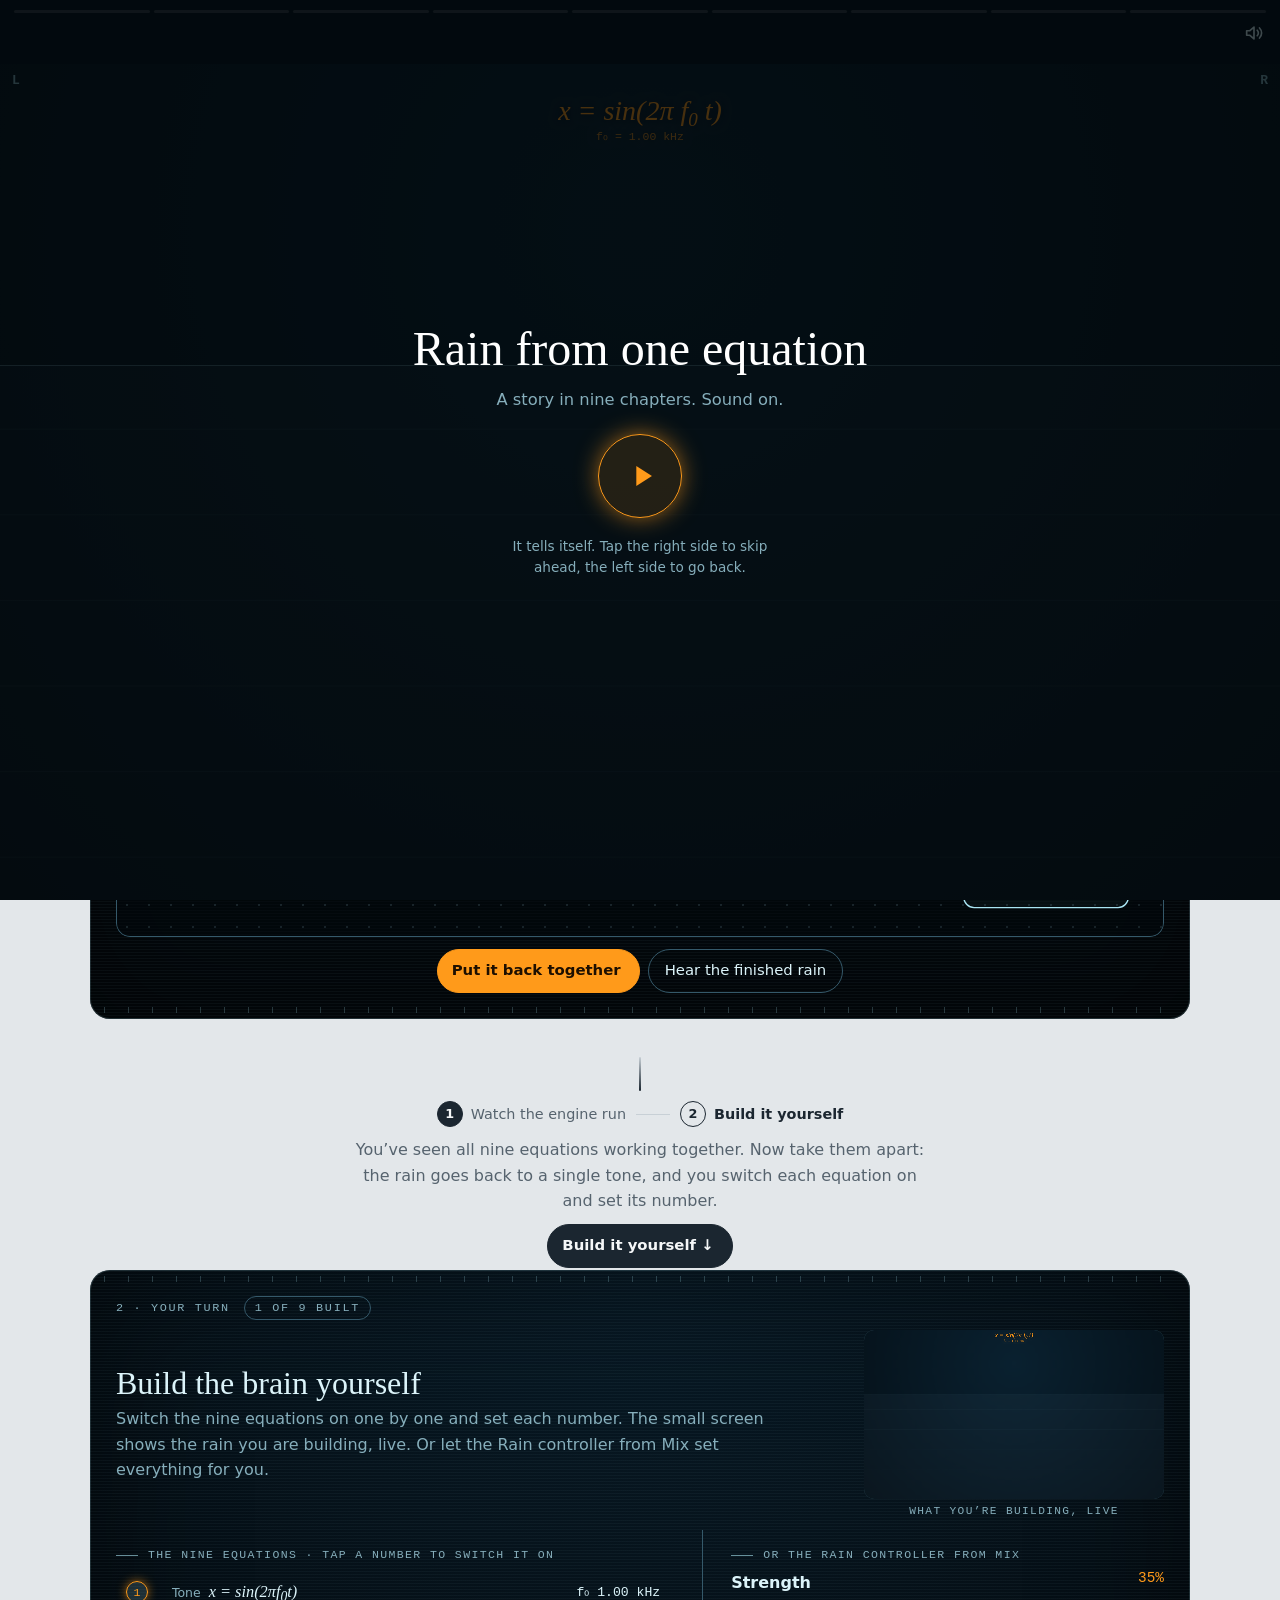
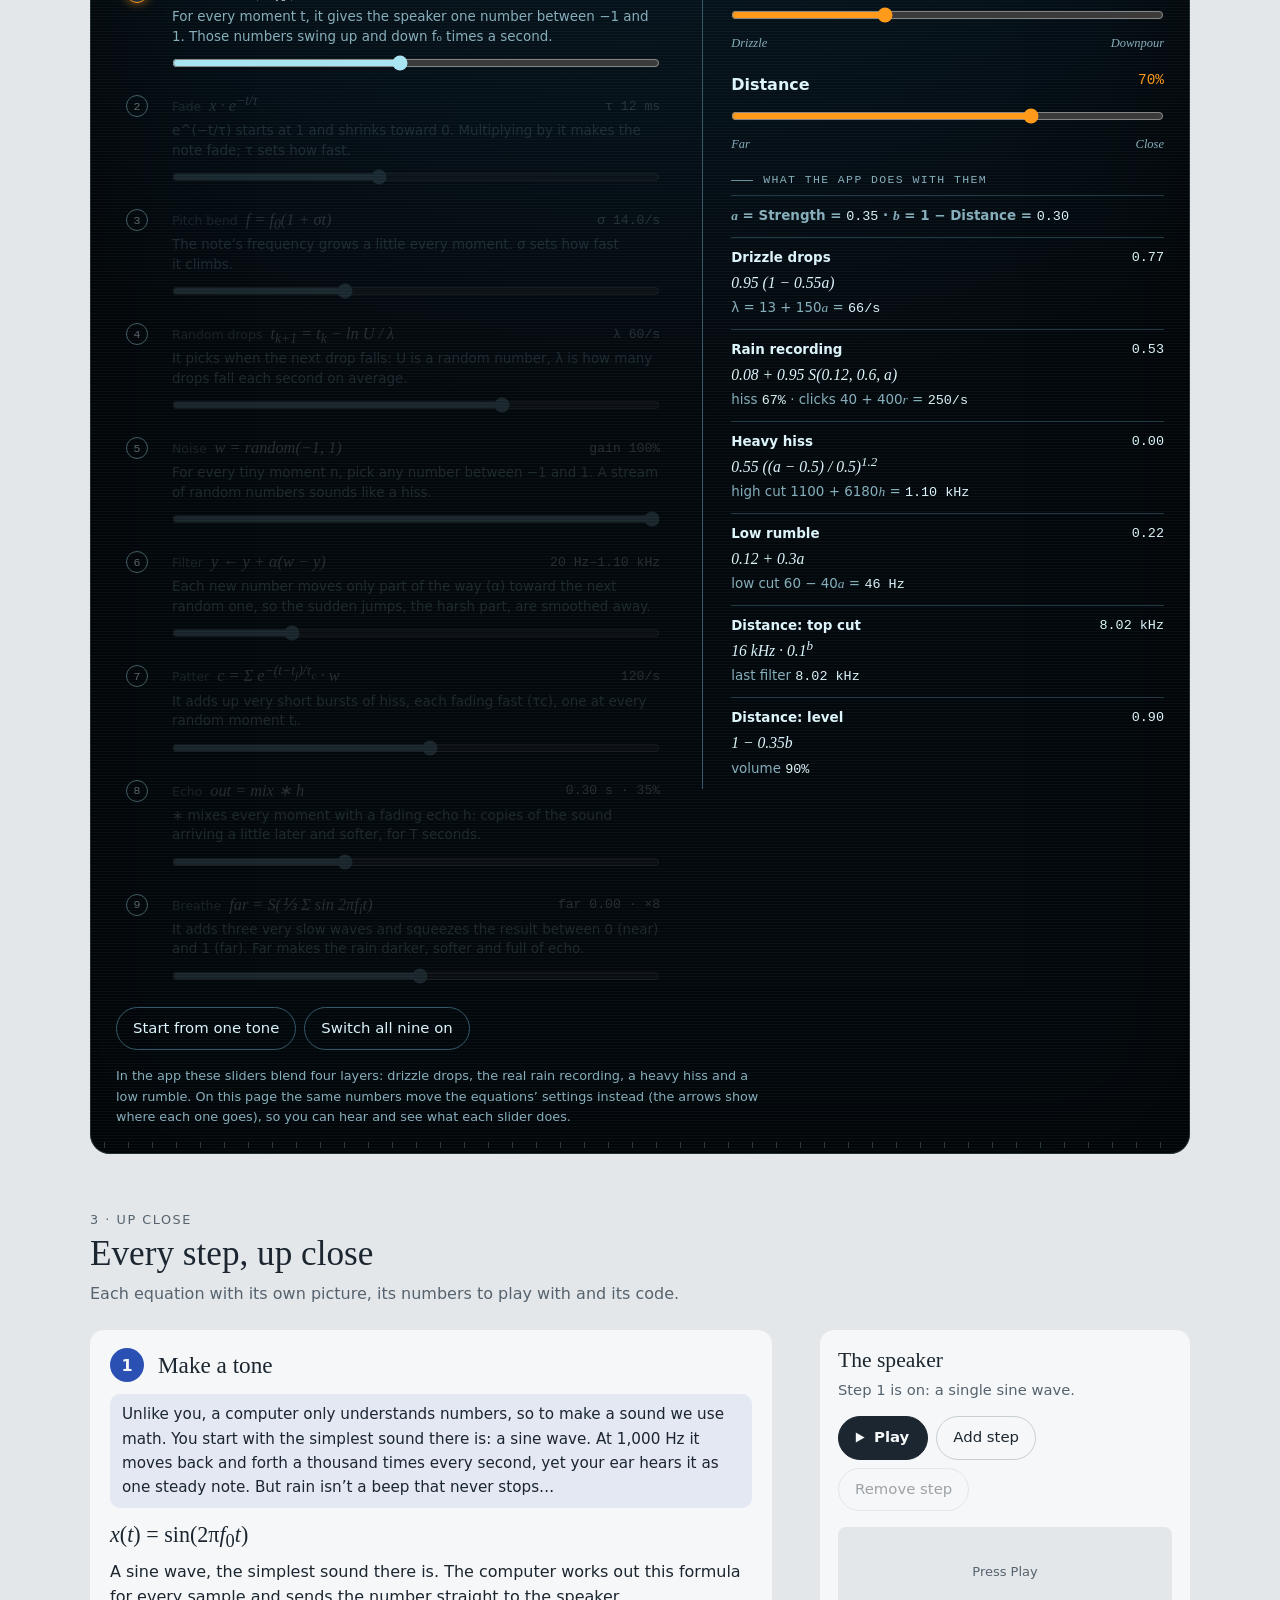
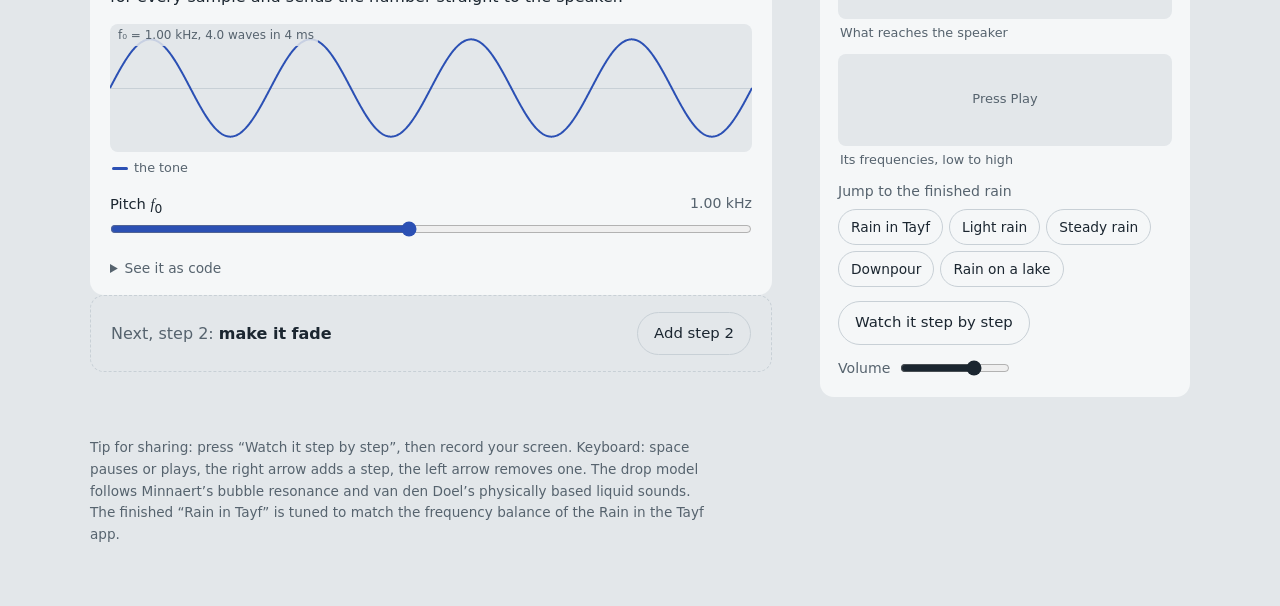
==== commit e1821f54: "Ship tayf-20261111-214211 Co-Authored-By: Claude Opus 5.5 <noreply@anthropic.com>" ====
--- a/brain.html
+++ b/brain.html
@@ -62,7 +62,7 @@
           <h2>Rain from one equation</h2>
           <p>A story in nine chapters. Sound on.</p>
           <button type="button" class="st-play" id="stBegin" aria-label="Begin the story"><svg viewBox="0 0 24 24" aria-hidden="true"><path d="M8 5v14l11-7z"/></svg></button>
-          <p class="st-small">Tap the right side to go on, the left side to go back.</p>
+          <p class="st-small">It tells itself. Tap the right side to skip ahead, the left side to go back.</p>
         </div>
         <div class="st-card st-end" id="stEnd" hidden>
           <h2>You built rain.</h2>
--- a/css/brain.css
+++ b/css/brain.css
@@ -1 +1 @@
-:root{--overcast:#E3E7EA;--paper:#F5F7F8;--ink:#1B2630;--muted:#56636E;--rule:#C8D0D6;--drop:#2B50B4;--bed:#4A7550;--tick:#9A5420;--room:#1B2630;--serif:"STIX Two Text","Iowan Old Style",Georgia,serif;--sans:"Instrument Sans",system-ui,-apple-system,"Segoe UI",sans-serif;--mono:ui-monospace,"SF Mono",Menlo,Consolas,monospace;color-scheme:light;box-sizing:border-box;padding-top:env(safe-area-inset-top,0px);padding-bottom:env(safe-area-inset-bottom,0px)}@media (prefers-color-scheme:dark){:root:not([data-theme=light]){--overcast:#10161B;--paper:#182128;--ink:#E1E7EB;--muted:#95A2AC;--rule:#2D3943;--drop:#8FA9FF;--bed:#9CC48F;--tick:#E2A06B;--room:#E1E7EB;color-scheme:dark}}:root[data-theme=dark]{--overcast:#10161B;--paper:#182128;--ink:#E1E7EB;--muted:#95A2AC;--rule:#2D3943;--drop:#8FA9FF;--bed:#9CC48F;--tick:#E2A06B;--room:#E1E7EB;color-scheme:dark}html{scroll-padding-top:calc(16px + env(safe-area-inset-top,0px))}*,*:before,*:after{box-sizing:inherit}body{margin:0;background:var(--overcast);color:var(--ink);font:16px/1.6 var(--sans);-webkit-font-smoothing:antialiased}i{font-family:var(--serif);font-style:italic}sub,sup{line-height:0}button{font:inherit;color:inherit}:focus-visible{outline:2px solid var(--ink);outline-offset:2px;border-radius:6px}.wrap{max-width:1180px;margin:0 auto;padding:clamp(22px,4vw,52px) clamp(16px,4vw,40px) 60px}.top{margin-bottom:clamp(28px,4vw,44px);max-width:760px}h1{font:400 clamp(2.3rem,6vw,4rem)/1 var(--serif);letter-spacing:-.02em;margin:0 0 16px}.back{margin:0 0 10px;font-size:.92rem}.back a{color:var(--muted);text-decoration:none;border-bottom:1px solid var(--rule)}.back a:hover{color:var(--ink)}.lede{margin:0;color:var(--muted);font-size:1.08rem;max-width:60ch}.layout{display:grid;grid-template-columns:minmax(0,1fr) 370px;gap:clamp(24px,4vw,48px);align-items:start}.sec-head{margin:clamp(30px,5vw,56px) 0 clamp(16px,2.5vw,24px);max-width:62ch}.sec-head .sec-n{margin:0 0 4px;font-size:.8rem;letter-spacing:.12em;text-transform:uppercase;color:var(--muted)}html[lang=ar] .sec-head .sec-n{letter-spacing:0;text-transform:none;font-size:.9rem}.sec-head h2{margin:0 0 6px;font:400 clamp(1.6rem,3.6vw,2.2rem)/1.15 var(--serif);text-wrap:balance}html[lang=ar] .sec-head h2{font-family:"Noto Naskh Arabic",var(--serif);font-weight:600}.sec-head p{margin:0;color:var(--muted)}.pipeline{min-width:0}.card{background:var(--paper);border-radius:14px;padding:18px 20px 16px;position:relative}.card[data-lane=drop]{--lc:var(--drop)}.card[data-lane=bed]{--lc:var(--bed)}.card[data-lane=tick]{--lc:var(--tick)}.card[data-lane=room]{--lc:var(--room)}.card.fresh{animation:arrive .35s ease-out}@keyframes arrive{0%{opacity:0;transform:translateY(10px)}to{opacity:1;transform:none}}.head{display:flex;gap:14px;align-items:center;margin-bottom:12px}.num{flex:0 0 auto;display:grid;place-items:center;width:34px;height:34px;border-radius:50%;background:var(--lc);color:var(--paper);font-weight:600}.head h3{font:400 1.45rem/1.15 var(--serif);margin:0}.head .from{display:block;font:400 .82rem/1.3 var(--sans);color:var(--muted);margin-top:2px}.eq{font:400 clamp(1.15rem,2.2vw,1.38rem)/1.5 var(--serif);margin:0 0 8px}.say{margin:0 0 14px;max-width:62ch;color:var(--ink)}.scope{height:128px;display:block;width:100%;border-radius:8px;background:var(--overcast)}.legend{display:flex;gap:16px;flex-wrap:wrap;font-size:.8rem;color:var(--muted);margin:6px 2px 0}.legend span{display:inline-flex;align-items:center;gap:6px}.legend i.sw{display:inline-block;width:16px;height:3px;border-radius:2px;background:var(--lc)}.legend i.sw.faint{opacity:.35}.params{display:grid;grid-template-columns:repeat(auto-fit,minmax(210px,1fr));gap:12px 22px;margin-top:14px}.param label{display:flex;justify-content:space-between;gap:10px;font-size:.92rem}.param output{color:var(--muted);font-variant-numeric:tabular-nums;font-size:.88rem;text-align:right}.param input{width:100%;accent-color:var(--lc);margin:4px 0 0}details.code{margin-top:12px}details.code summary{cursor:pointer;color:var(--muted);font-size:.86rem;width:max-content}details.code pre{margin:8px 0 0;padding:10px 12px;background:var(--overcast);border-radius:8px;overflow-x:auto;font:13px/1.55 var(--mono)}.link{position:relative;height:58px;margin-inline-start:36px}.link:before{content:"";position:absolute;inset-inline-start:0;top:0;bottom:0;width:2px;background:var(--rule)}.link .dot{position:absolute;inset-inline-start:-3px;top:0;width:8px;height:8px;border-radius:50%;background:var(--ink);opacity:0}body.playing .link .dot{animation:flow 1.1s linear infinite}.link .dot:nth-child(2){animation-delay:.37s!important}.link .dot:nth-child(3){animation-delay:.74s!important}@keyframes flow{0%{opacity:0;transform:translateY(0)}15%{opacity:.7}85%{opacity:.7}to{opacity:0;transform:translateY(50px)}}.link .pill{position:absolute;inset-inline-start:20px;top:50%;transform:translateY(-50%);font-size:.88rem;color:var(--muted);white-space:nowrap}.link .pill b{font-weight:600;color:var(--ink)}.nextcard{border:1.5px dashed var(--rule);border-radius:14px;padding:16px 20px;display:flex;align-items:center;justify-content:space-between;gap:16px;flex-wrap:wrap}.nextcard p{margin:0;color:var(--muted)}.nextcard p b{color:var(--ink);font-weight:600}.done{border-radius:14px;padding:16px 20px;background:var(--paper);color:var(--muted)}.panel{position:sticky;top:calc(16px + env(safe-area-inset-top,0px));max-height:calc(100vh - 32px - env(safe-area-inset-top,0px));overflow-y:auto;background:var(--paper);border-radius:14px;padding:18px}.panel h2{font:400 1.35rem/1.2 var(--serif);margin:0 0 4px}.status{margin:0 0 14px;color:var(--muted);font-size:.92rem}.transport{display:flex;gap:8px;flex-wrap:wrap;margin-bottom:16px}.btn{border:1.5px solid var(--rule);background:transparent;border-radius:999px;padding:9px 16px;cursor:pointer;font-size:.93rem}.btn:hover:not(:disabled){border-color:var(--ink)}.btn:disabled{opacity:.4;cursor:default}.btn.primary{background:var(--ink);border-color:var(--ink);color:var(--paper);font-weight:600;display:inline-flex;align-items:center;gap:8px;padding:9px 18px 9px 14px}.btn.primary svg{width:13px;height:13px;fill:currentColor}.live canvas{height:92px;display:block;width:100%;border-radius:8px;background:var(--overcast)}.live p{margin:4px 2px 10px;font-size:.8rem;color:var(--muted)}.stats{display:grid;grid-template-columns:1fr 1fr;gap:10px;margin:6px 0 16px}.stat{background:var(--overcast);border-radius:10px;padding:10px 12px}.stat b{display:block;font:600 1.15rem/1.2 var(--sans);font-variant-numeric:tabular-nums}.stat span{font-size:.78rem;color:var(--muted);line-height:1.3;display:block;margin-top:2px}.stat.wide{grid-column:1/-1}.presets p{margin:0 0 6px;font-size:.88rem;color:var(--muted)}.presets div{display:flex;gap:6px;flex-wrap:wrap;margin-bottom:14px}.presets .btn{padding:6px 12px;font-size:.86rem}.extra{display:flex;justify-content:space-between;align-items:center;gap:12px;flex-wrap:wrap}.vol{display:flex;align-items:center;gap:8px;font-size:.88rem;color:var(--muted)}.vol input{width:110px;accent-color:var(--ink)}footer{margin-top:40px;color:var(--muted);font-size:.85rem;max-width:72ch}.stage{--xr-bg:#03080c;--xr-bg2:#081a26;--xr-line:#a9e4f2;--xr-dim:#35596a;--xr-text:#dcf4fa;--xr-muted:#86aebb;--xr-hot:#ff9a1a;--xr-mono:"IBM Plex Mono",ui-monospace,Menlo,Consolas,monospace;position:relative;overflow:hidden;color:var(--xr-text);background:radial-gradient(120% 70% at 50% 0%,var(--xr-bg2),var(--xr-bg) 72%);border-radius:20px;padding:clamp(14px,2.4vw,26px);margin-bottom:clamp(26px,4vw,44px);box-shadow:inset 0 0 0 1px color-mix(in srgb,var(--xr-line) 16%,transparent)}.stage:before{content:"";position:absolute;top:0;right:0;bottom:0;left:0;pointer-events:none;background:repeating-linear-gradient(0deg,color-mix(in srgb,var(--xr-line) 4%,transparent) 0 1px,transparent 1px 3px)}.stage>*{position:relative}.stage-head{display:grid;grid-template-columns:minmax(0,1fr) auto;gap:10px 28px;align-items:end;margin-bottom:14px}.stage-head h2{font:400 clamp(1.5rem,3.4vw,2.1rem)/1.15 var(--serif);margin:0 0 4px;color:var(--xr-text);text-wrap:balance}.stage-head p{margin:0;color:var(--xr-muted);max-width:62ch}.meter{display:grid;grid-template-columns:auto auto;gap:4px 18px;font-size:.78rem;color:var(--xr-muted);text-align:start}.meter b{display:block;font:500 clamp(1.05rem,2.2vw,1.35rem)/1.15 var(--xr-mono);color:var(--xr-text);font-variant-numeric:tabular-nums}.meter .hotnum{color:var(--xr-hot)}.meter .wide{grid-column:1/-1;max-width:34ch}.scene{position:relative}#rainView{display:block;width:100%;height:clamp(210px,34vw,340px);border-radius:12px;cursor:pointer;touch-action:manipulation;box-shadow:inset 0 0 0 1px var(--xr-dim)}.scene-key{display:flex;flex-wrap:wrap;gap:6px 16px;margin:8px 2px 0;font-size:.8rem;color:var(--xr-muted)}.scene-key span{display:inline-flex;align-items:center;gap:7px}.scene-key b{font-weight:400}.k{display:inline-block;flex:0 0 auto}.k.ring{width:16px;height:7px;border:1.6px solid var(--xr-line);border-radius:50%}.k.streak{width:2px;height:13px;background:var(--xr-line);transform:rotate(12deg);opacity:.6}.k.spark{width:7px;height:7px;background:var(--xr-line);border-radius:50%}.k.mist{width:18px;height:9px;border-radius:5px;background:linear-gradient(90deg,transparent,var(--xr-line),transparent);opacity:.4}.k.hot{width:12px;height:12px;border-radius:50%;background:var(--xr-hot);box-shadow:0 0 10px var(--xr-hot)}.engine{margin-top:20px;overflow-x:auto}#engine{display:block;width:100%;height:auto;overflow:visible;font-family:var(--sans)}html[lang=ar] #engine{font-family:"Noto Naskh Arabic",var(--sans)}.stage-ctl{display:flex;flex-wrap:wrap;gap:8px;margin-top:12px;justify-content:center}.stage .btn{border-color:var(--xr-dim);color:var(--xr-text)}.stage .btn:hover:not(:disabled){border-color:var(--xr-line)}.stage .btn.primary{background:var(--xr-hot);border-color:var(--xr-hot);color:#1d0f00}#engine .part{cursor:pointer;opacity:0;transition:transform .9s cubic-bezier(.2,.85,.25,1),opacity .45s}#engine.apart .part{opacity:1}#engine .box{fill:var(--xr-line);stroke:var(--xr-line);stroke-width:1.4;transition:stroke .4s}#engine .part.off .box{fill:none;stroke:var(--xr-dim);stroke-dasharray:4 4}#engine .part.off text{opacity:.45}#engine .lab{fill:var(--xr-text);font-size:13px;font-weight:600;text-anchor:middle;dominant-baseline:middle}#engine .eqt{fill:var(--xr-text);font-size:14px;font-style:italic;font-family:var(--serif);text-anchor:middle;dominant-baseline:middle;direction:ltr;unicode-bidi:embed}#engine .val{fill:var(--xr-muted);font-size:10.5px;font-family:var(--xr-mono);text-anchor:middle;dominant-baseline:middle;direction:ltr;unicode-bidi:embed;transition:fill .4s}#engine .badge{fill:var(--xr-bg);stroke:var(--xr-line);stroke-width:1.2}#engine .badge-t{fill:var(--xr-text);font-size:10.5px;font-family:var(--xr-mono);text-anchor:middle;dominant-baseline:central}#engine .part.hot .box{stroke:var(--xr-hot);stroke-width:2.2}#engine .part.hot .val,#engine .part.hot .badge-t{fill:var(--xr-hot)}#engine .part.hot .badge{stroke:var(--xr-hot)}#engine .part.hot{filter:url(#xglow)}#engine .part:focus-visible{outline:none}#engine .part:focus-visible .box{stroke:var(--xr-text);stroke-width:3}#engine .part:hover .box{stroke-width:2.4}#engine .wires{opacity:0;transition:opacity .35s}#engine.apart .wires{opacity:1;transition:opacity .6s .75s}#engine .wire{fill:none;stroke:var(--xr-dim);stroke-width:1.6}#engine .flow{fill:none;stroke:var(--xr-line);stroke-width:3;stroke-linecap:round;stroke-dasharray:1 13;opacity:0;transition:opacity .3s}#engine .flow.hot{stroke:var(--xr-hot)}body.playing #engine .flow.live{opacity:.95;animation:wflow .8s linear infinite}@keyframes wflow{to{stroke-dashoffset:-14}}#engine .shell-in{transform-box:fill-box;transform-origin:center;transition:transform .7s cubic-bezier(.2,.85,.25,1),opacity .5s;cursor:pointer}#engine.apart .shell-in{opacity:0;transform:scale(1.25);pointer-events:none}#engine .shell-box{fill:color-mix(in srgb,var(--xr-line) 6%,transparent);stroke:var(--xr-line);stroke-width:1.6}#engine .shell-glow{fill:none;stroke:var(--xr-hot);stroke-width:2}#engine .shell-t{fill:var(--xr-text);font-size:22px;text-anchor:middle;dominant-baseline:middle;font-family:var(--serif)}html[lang=ar] #engine .shell-t{font-family:"Noto Naskh Arabic",var(--serif);font-weight:600}#engine .shell-s{fill:var(--xr-muted);font-size:13px;text-anchor:middle;dominant-baseline:middle}#engine .brain{fill:none;stroke:var(--xr-line);stroke-width:1.5;stroke-linecap:round;filter:url(#xglow)}#engine.instant .part,#engine.instant .wires,#engine.instant .shell-in{transition:none!important}.ctrl{margin-top:22px;padding-top:18px;border-top:1px solid var(--xr-dim)}.ctrl h3{font:400 clamp(1.2rem,2.6vw,1.5rem)/1.2 var(--serif);margin:0 0 4px;color:var(--xr-text)}html[lang=ar] .ctrl h3,html[lang=ar] .stage-head h2{font-family:"Noto Naskh Arabic",var(--serif);font-weight:600}.ctrl>p{margin:0 0 14px;color:var(--xr-muted);max-width:70ch;font-size:.92rem}.ctrl-body{display:grid;grid-template-columns:minmax(220px,300px) minmax(0,1fr);gap:18px 28px;align-items:start}.knobs{display:grid;gap:18px}.knob{display:grid;gap:4px}.knob .kn{display:flex;justify-content:space-between;font-weight:600}.knob .kn output{font:500 .9rem var(--xr-mono);color:var(--xr-hot)}.knob input{width:100%;accent-color:var(--xr-hot);height:30px;margin:0}.knob .ends{display:flex;justify-content:space-between;font-size:.78rem;color:var(--xr-muted)}.calc-wrap{overflow-x:auto;min-width:0}.calc{width:100%;border-collapse:collapse;font-size:.84rem}.calc th{font-weight:400;color:var(--xr-muted);text-align:start;padding:0 10px 6px 0;font-size:.74rem;letter-spacing:.06em;text-transform:uppercase}html[lang=ar] .calc th{letter-spacing:0;text-transform:none}.calc td{padding:7px 10px 7px 0;border-top:1px solid color-mix(in srgb,var(--xr-dim) 60%,transparent);vertical-align:baseline;transition:background .5s,color .5s}.calc td.f{font-family:var(--serif);font-style:italic;font-size:.98rem;white-space:nowrap;direction:ltr;unicode-bidi:isolate}.calc td.v{font-family:var(--xr-mono);font-variant-numeric:tabular-nums;white-space:nowrap;direction:ltr;unicode-bidi:isolate;color:var(--xr-text)}.calc td.to{color:var(--xr-muted)}.calc td.to b{font-family:var(--xr-mono);font-weight:500;color:var(--xr-text);direction:ltr;unicode-bidi:isolate}.calc tr.hot td.v,.calc tr.hot td.to b{color:var(--xr-hot)}.calc tr.hot td{background:color-mix(in srgb,var(--xr-hot) 7%,transparent)}.ctrl .note{margin:12px 0 0;font-size:.8rem;color:var(--xr-muted);max-width:80ch}@media (max-width:760px){.stage-head,.ctrl-body{grid-template-columns:1fr}.calc thead{display:none}.calc,.calc tbody{display:block}.calc tr{display:grid;grid-template-columns:minmax(0,1fr) auto;gap:2px 12px;padding:9px 0;border-top:1px solid color-mix(in srgb,var(--xr-dim) 60%,transparent)}.calc td{display:block;padding:0;border:0}.calc tr.ab td{grid-column:1/-1}.calc td:first-child{font-weight:600}.calc td.f,.calc td.to{grid-column:1/-1;white-space:normal}.calc td.v{grid-row:1;grid-column:2}}@media (prefers-reduced-motion:reduce){.calc td{transition:none}}.stage{--xr-dye:#ff3d9a;box-shadow:inset 0 0 0 1px color-mix(in srgb,var(--xr-line) 16%,transparent),inset 0 0 140px #0000008c}.stage:after{content:"";position:absolute;top:6px;right:14px;bottom:6px;left:14px;pointer-events:none;background:repeating-linear-gradient(90deg,color-mix(in srgb,var(--xr-line) 22%,transparent) 0 1px,transparent 1px 24px) top/100% 6px no-repeat,repeating-linear-gradient(90deg,color-mix(in srgb,var(--xr-line) 22%,transparent) 0 1px,transparent 1px 24px) bottom/100% 6px no-repeat}.eyebrow{display:flex;flex-wrap:wrap;gap:8px 14px;align-items:center;margin:0 0 10px;font:500 .74rem/1.2 var(--xr-mono);letter-spacing:.14em;text-transform:uppercase;color:var(--xr-muted)}html[lang=ar] .eyebrow{letter-spacing:0;font-family:"Noto Naskh Arabic",var(--sans);font-size:.85rem}.scan-state{padding:4px 10px;border-radius:999px;border:1px solid var(--xr-dim);color:var(--xr-muted);transition:color .6s,border-color .6s,box-shadow .6s}.stage .cap{margin:18px 0 8px;font:500 .72rem/1.2 var(--xr-mono);letter-spacing:.12em;text-transform:uppercase;color:var(--xr-muted);display:flex;align-items:center;gap:10px}.stage .cap:before{content:"";width:22px;height:1px;background:var(--xr-line);opacity:.6}html[lang=ar] .stage .cap{letter-spacing:0;font-family:"Noto Naskh Arabic",var(--sans);font-size:.85rem;text-transform:none}.stage-head{margin-bottom:14px;grid-template-columns:1fr}#rainView{height:clamp(360px,60vw,660px);border-radius:12px 12px 0 0}.engine{margin-top:0;padding:12px 10px 10px;border-radius:0 0 14px 14px;box-shadow:inset 0 0 0 1px var(--xr-dim);border-top:0;background:radial-gradient(circle,color-mix(in srgb,var(--xr-line) 13%,transparent) 1px,transparent 1.4px) 0 0/22px 22px,#03080c8c}.scene .meter{position:absolute;top:10px;right:10px;left:auto;z-index:2;pointer-events:none;display:grid;grid-template-columns:auto auto;gap:4px 14px;padding:9px 11px;border-radius:10px;max-width:min(320px,55%);background:#030a0fb8;box-shadow:inset 0 0 0 1px var(--xr-dim);backdrop-filter:blur(3px);-webkit-backdrop-filter:blur(3px)}.scene .meter .big{grid-column:1/-1}.scene .meter .big b{font-size:clamp(1.05rem,2vw,1.4rem);color:var(--xr-hot)}.scene .meter b{font-size:clamp(.74rem,1.2vw,.88rem)}.scene .meter span{font-size:.62rem;line-height:1.2;display:block}.scene .meter .wide{font-size:.58rem;opacity:.75}.scene .meter b{direction:ltr;unicode-bidi:isolate}html[lang=ar] .scene .meter b{text-align:right}html[lang=ar] .scene .meter b[data-t]{direction:rtl;font-family:"Noto Naskh Arabic",var(--sans);font-weight:600}@media (max-width:640px){#rainView{height:clamp(380px,112vw,540px)}.scene .meter{top:auto;bottom:8px;left:8px;right:8px;max-width:none;grid-template-columns:repeat(3,minmax(0,1fr));gap:2px 10px;padding:6px 9px}.scene .meter .big{grid-column:auto}.scene .meter .big b{font-size:.92rem}.scene .meter b{font-size:.7rem}.scene .meter span{font-size:.56rem}.scene .meter .wide{display:none}}.stage.touring .scene .meter{display:none}.modes{display:flex;flex-wrap:wrap;gap:8px;margin-top:12px}.modes .btn{min-height:44px}.stage.touring .modes{display:none}.tour{position:relative;margin:0;padding:12px 18px;border-radius:12px 12px 0 0;min-height:170px;background:#030a0f99;box-shadow:inset 0 0 0 1px color-mix(in srgb,var(--xr-hot) 45%,transparent);animation:tourIn .45s ease-out}.tour-end{border-radius:12px;margin-bottom:12px}.scene .tour-cap{position:absolute;top:0;left:0;right:0;z-index:3;min-height:0;margin:0;padding:12px max(18px,4%) 6px;background:none;box-shadow:none;border-radius:0;text-align:center;animation:none}.scene .tour-cap p{max-width:760px;margin-inline:auto}.scene .tour-cap .tour-top{justify-content:center;position:relative;min-height:26px}.tour-n{direction:ltr;unicode-bidi:isolate}.scene .tour-cap .tour-x{position:absolute;inset-inline-end:-6px;top:-4px}.stage.tour-live #rainView{height:calc(clamp(360px,60vw,660px) + var(--capH,0px));border-radius:12px 12px 0 0}@media (max-width:640px){.stage.tour-live #rainView{height:calc(clamp(380px,112vw,540px) + var(--capH,0px))}}.tour-eq{display:flex;flex-wrap:wrap;align-items:baseline;gap:4px 12px;margin:10px 0 2px;padding:8px 12px;border-radius:9px;background:color-mix(in srgb,var(--xr-line) 7%,transparent)}.tour-eq .lbl{font:500 .72rem var(--xr-mono);letter-spacing:.08em;text-transform:uppercase;color:var(--xr-muted)}html[lang=ar] .tour-eq .lbl{font-family:"Noto Naskh Arabic",var(--sans);letter-spacing:0;text-transform:none;font-size:.85rem}.tour-eq .eqh{font:400 1.2rem/1.4 var(--serif);color:var(--xr-hot);direction:ltr;unicode-bidi:isolate}.tour .tour-what{color:var(--xr-muted);font-size:.95rem}@keyframes tourIn{0%{opacity:0;transform:translateY(8px)}to{opacity:1;transform:none}}.tour-top{display:flex;justify-content:space-between;align-items:center;gap:10px;font:500 .7rem var(--xr-mono);color:var(--xr-hot);letter-spacing:.1em}.tour-dots{display:flex;gap:4px}.tour-dots i{width:6px;height:6px;border-radius:50%;background:var(--xr-dim)}.tour-dots i.on{background:var(--xr-hot)}.tour h3{margin:4px 0 6px;font:400 1.2rem/1.2 var(--serif);color:var(--xr-text)}html[lang=ar] .tour h3{font-family:"Noto Naskh Arabic",var(--serif);font-weight:600}.tour p{margin:6px 0 4px;font-size:1.02rem;line-height:1.5;color:var(--xr-text);text-wrap:pretty}.tour p b{display:block;font-weight:500;font-size:.72rem;letter-spacing:.08em;text-transform:uppercase;color:var(--xr-muted)}html[lang=ar] .tour p b{letter-spacing:0;text-transform:none;font-size:.8rem}.tour-x{width:34px;height:34px;margin:-6px -8px -6px 0;border-radius:9px;border:0;background:transparent;color:var(--xr-muted);cursor:pointer;display:grid;place-items:center}.tour-x:hover{color:var(--xr-text)}.tour-x svg,.tour-nav svg{width:16px;height:16px;fill:none;stroke:currentColor;stroke-width:2;stroke-linecap:round;stroke-linejoin:round}.tour-nav svg.fill{fill:currentColor;stroke:none}.tour-nav{position:absolute;top:0;right:0;bottom:0;left:0;z-index:3;pointer-events:none}.tour-nav .tn{pointer-events:auto;position:absolute;width:44px;height:44px;border-radius:50%;cursor:pointer;display:grid;place-items:center;background:#030a0f8c;border:1px solid var(--xr-dim);color:var(--xr-text);transition:border-color .2s,background .2s}.tour-nav .tn:hover{border-color:var(--xr-line);background:#030a0fcc}.tour-nav .prev{inset-inline-start:10px;top:50%;transform:translateY(-50%)}.tour-nav .next{inset-inline-end:10px;top:50%;transform:translateY(-50%)}.tour-nav .play{inset-inline-start:10px;bottom:10px;border-color:color-mix(in srgb,var(--xr-hot) 60%,transparent);color:var(--xr-hot)}.tour-nav{direction:ltr}.tn-prog{position:absolute;inset-inline-end:14px;bottom:18px;display:grid;gap:7px;justify-items:end;width:min(150px,30%)}.spd{position:absolute;z-index:4;left:50%;bottom:14px;transform:translate(-50%);display:flex;align-items:center;gap:8px;padding:4px 10px;border-radius:999px;background:#030a0f99;border:1px solid var(--xr-dim);font:11px/1 var(--mono, "IBM Plex Mono", monospace);color:var(--xr-text);white-space:nowrap}.spd[hidden]{display:none}.spd input{width:clamp(70px,16vw,140px);accent-color:var(--xr-hot);margin:0;direction:ltr}.spd output{min-width:9ch;color:var(--xr-hot);direction:ltr;unicode-bidi:isolate}@media (max-width:560px){.spd{bottom:62px}}.nspd{padding:3px;gap:3px}.nspd button{min-height:34px;padding:0 12px;border-radius:999px;border:0;background:none;color:var(--xr-muted);font:inherit;cursor:pointer}.nspd button[aria-pressed=true]{background:color-mix(in srgb,var(--xr-hot) 22%,transparent);color:var(--xr-hot)}html[lang=ar] .spd{font-family:"Noto Naskh Arabic",var(--sans);font-size:13px}.eng-note{margin:8px 4px 2px;display:flex;gap:10px;align-items:baseline;justify-content:center;text-align:start;font-size:.92rem;line-height:1.5;color:var(--xr-muted);min-height:2.9em}.eng-note b{flex:none;width:22px;height:22px;border-radius:50%;display:grid;place-items:center;font:500 .72rem var(--xr-mono);color:var(--xr-hot);box-shadow:inset 0 0 0 1px var(--xr-hot);transform:translateY(4px)}.eng-note span{max-width:640px}.engine.has-box .eng-note{display:none}#engine .eng-box{opacity:0;transition:opacity .5s .4s;overflow:visible}#engine.apart .eng-box{opacity:1}.eng-box-in{box-sizing:border-box;height:100%;padding:16px 18px;border-radius:12px;border:1.4px solid var(--xr-hot);background:color-mix(in srgb,var(--xr-hot) 6%,rgba(3,10,15,.7));box-shadow:0 0 18px -6px var(--xr-hot);display:flex;flex-direction:column;gap:10px;color:var(--xr-text);font:15px/1.5 var(--sans);overflow:hidden}.eng-box-in p{margin:0}.eb-top{display:flex;align-items:center;gap:9px;font-weight:600;font-size:16px}.eb-n{flex:none;width:24px;height:24px;border-radius:50%;display:grid;place-items:center;font:500 12px var(--xr-mono);color:var(--xr-hot);box-shadow:inset 0 0 0 1.4px var(--xr-hot)}.eb-eq{font:italic 22px/1.3 var(--serif);color:var(--xr-hot);direction:ltr;unicode-bidi:isolate;text-align:center}.eb-eq i{font-style:italic}.eb-eq sub,.eb-eq sup{font-size:.62em}.eb-text{color:var(--xr-muted);text-wrap:pretty}html[lang=ar] .eng-box-in{font-family:"Noto Naskh Arabic",var(--sans);font-size:16px;line-height:1.7}html[lang=ar] .eng-note{font-family:"Noto Naskh Arabic",var(--sans);font-size:.98rem}.tour-bar{width:100%;height:2px;background:var(--xr-dim);border-radius:2px;overflow:hidden}.tour-bar i{display:block;height:100%;width:0;background:var(--xr-hot)}.tour-end{min-height:0;text-align:center;animation:none}.tour-end h3{margin:2px 0 12px}.tour-choices{display:flex;flex-wrap:wrap;gap:8px;justify-content:center}@media (max-width:640px){.tour{padding:10px 13px;min-height:230px}.tour p{font-size:.92rem}.tour-eq .eqh{font-size:1.05rem}.tour-end{min-height:0}}.hw{display:grid;gap:2px;margin:0 0 10px;padding:8px 12px;border-radius:10px;background:color-mix(in srgb,var(--lc) 9%,transparent);font-size:.95rem}.hw b{font-weight:600;font-size:.72rem;letter-spacing:.08em;text-transform:uppercase;color:var(--muted);margin-inline-end:8px}html[lang=ar] .hw b{letter-spacing:0;text-transform:none;font-size:.82rem}.bridge{display:grid;justify-items:center;text-align:center;gap:10px;margin:-6px auto 22px;max-width:640px;padding:0 8px}.bridge:before{content:"";width:2px;height:34px;background:linear-gradient(var(--rule),var(--ink));border-radius:2px}.route{list-style:none;margin:0;padding:0;display:flex;align-items:center;gap:10px;font-size:.9rem;color:var(--muted)}.route li{display:flex;align-items:center;gap:8px}.route li+li:before{content:"";width:34px;height:1.5px;background:var(--rule);margin-inline-end:2px}.route b{display:grid;place-items:center;width:26px;height:26px;border-radius:50%;border:1.5px solid var(--ink);color:var(--ink);font-size:.8rem}.route li.passed b{background:var(--ink);color:var(--paper)}.route li:not(.passed) span{color:var(--ink);font-weight:600}.bridge p{margin:0;color:var(--muted);max-width:56ch}.s2-head{display:grid;grid-template-columns:minmax(0,1fr) minmax(200px,300px);gap:16px 28px;align-items:center}.s2-title{min-width:0}.mini{margin:0;display:grid;gap:6px}#miniView{display:block;width:100%;aspect-ratio:16/9;border-radius:10px;box-shadow:inset 0 0 0 1px var(--xr-dim);background:#03080c}.mini figcaption{font:500 .7rem/1.2 var(--xr-mono);letter-spacing:.12em;text-transform:uppercase;color:var(--xr-muted);text-align:center}html[lang=ar] .mini figcaption{letter-spacing:0;text-transform:none;font-family:"Noto Naskh Arabic",var(--sans);font-size:.8rem}@media (max-width:760px){.s2-head{grid-template-columns:1fr}.mini{max-width:420px}}.k.dye{width:12px;height:12px;border-radius:50%;background:var(--xr-dye);box-shadow:0 0 10px var(--xr-dye)}.stage.complete{box-shadow:inset 0 0 0 1px color-mix(in srgb,var(--xr-dye) 45%,transparent),inset 0 0 140px #00000080,0 0 60px -20px var(--xr-dye)}.stage.complete .scan-state{color:var(--xr-dye);border-color:var(--xr-dye);box-shadow:0 0 16px -4px var(--xr-dye)}.stage.complete h2{text-shadow:0 0 24px color-mix(in srgb,var(--xr-dye) 55%,transparent)}.stage.complete #engine .flow{stroke:var(--xr-dye)}.stage.complete #engine .box{stroke:color-mix(in srgb,var(--xr-dye) 60%,var(--xr-line))}.stage.complete #engine .part.hot .box,.stage.complete #engine .flow.hot{stroke:var(--xr-hot)}.stage.complete #engine .shell-glow{stroke:var(--xr-dye)}.scene:after{content:"";position:absolute;top:0;bottom:0;left:0;width:34%;pointer-events:none;opacity:0;border-radius:12px;background:linear-gradient(90deg,transparent,color-mix(in srgb,var(--xr-dye) 55%,transparent) 55%,transparent);mix-blend-mode:screen}.stage.sweep .scene:after{animation:sweep 2.2s cubic-bezier(.45,0,.2,1) 1 both}@keyframes sweep{0%{opacity:0;transform:translate(-100%)}15%{opacity:1}85%{opacity:1}to{opacity:0;transform:translate(300%)}}.stage2{margin-top:calc(-1*clamp(10px,2vw,20px))}.s2-head{margin-bottom:12px}.s2-head h2{font:400 clamp(1.4rem,3.2vw,2rem)/1.15 var(--serif);margin:0 0 4px;color:var(--xr-text);text-wrap:balance}html[lang=ar] .s2-head h2{font-family:"Noto Naskh Arabic",var(--serif);font-weight:600}.s2-head p{margin:0;color:var(--xr-muted);max-width:66ch}.s2-body{display:grid;grid-template-columns:minmax(0,1fr) minmax(0,1.05fr);gap:8px 32px;align-items:start}.s2-build,.s2-mix{min-width:0}.s2-body{grid-template-columns:minmax(0,1.2fr) minmax(0,1fr)}.s2-mix{padding-inline-start:28px;border-inline-start:1px solid var(--xr-dim)}.stage2 .s2-mix .knobs{grid-template-columns:1fr}.board li{grid-template-columns:34px minmax(0,1fr) auto;grid-template-areas:"n e v" "n s s";padding:9px 10px 6px}.board .bn{width:30px;height:30px;font-size:.8rem;cursor:pointer;background:transparent;color:var(--xr-text);border:1.5px dashed var(--xr-dim);transition:background .3s,border-color .3s,color .3s,box-shadow .3s}.board .bn[aria-pressed=true]{border:1.5px solid var(--xr-line);background:color-mix(in srgb,var(--xr-line) 16%,transparent)}.board li.newest .bn{border-color:var(--xr-hot);color:var(--xr-hot);box-shadow:0 0 12px -2px var(--xr-hot)}.stage2.complete .board .bn[aria-pressed=true]{border-color:var(--xr-dye)}.stage2.complete .board li.newest .bn{border-color:var(--xr-dye);color:var(--xr-dye);box-shadow:0 0 12px -2px var(--xr-dye)}.board .bn:focus-visible{outline:2px solid var(--xr-text);outline-offset:2px}.board .bs{grid-area:s;width:100%;margin:2px 0 0;height:26px;accent-color:var(--xr-line)}.board li.changed .bs{accent-color:var(--xr-hot)}.board li.off{opacity:1}.board li.off .be,.board li.off .bv{opacity:.4}.board li.off .bs{opacity:.35}.build-ctl{display:flex;flex-wrap:wrap;gap:8px;margin-top:12px}@media (max-width:860px){.s2-mix{padding-inline-start:0;border-inline-start:0;border-top:1px solid var(--xr-dim);padding-top:6px}}@media (pointer:coarse){.board .bn{width:40px;height:40px}.board li{grid-template-columns:44px minmax(0,1fr) auto}}.stage2 .knobs{grid-template-columns:1fr 1fr;gap:18px 24px;margin-top:6px}.board{list-style:none;margin:0;padding:0;display:grid;gap:2px}.board li{display:grid;grid-template-columns:34px minmax(0,1fr) auto;grid-template-areas:"n e v" "n s s";gap:2px 12px;align-items:center;padding:9px 10px 6px;border-radius:10px;transition:background .6s}@media (pointer:coarse){.board li{grid-template-columns:44px minmax(0,1fr) auto}}@media (max-width:560px){.board li{grid-template-columns:44px minmax(0,1fr);grid-template-areas:"n e" "n v" "n s"}.board .be{white-space:nowrap;overflow-wrap:normal;overflow-x:auto;scrollbar-width:none}.board .bv{justify-self:start}}.s2-mix .calc thead{display:none}.s2-mix .calc,.s2-mix .calc tbody{display:block}.s2-mix .calc tr{display:grid;grid-template-columns:minmax(0,1fr) auto;gap:2px 12px;padding:9px 0;border-top:1px solid color-mix(in srgb,var(--xr-dim) 60%,transparent)}.s2-mix .calc td{display:block;padding:0;border:0}.s2-mix .calc tr.ab td{grid-column:1/-1}.s2-mix .calc td:first-child{font-weight:600}.s2-mix .calc td.f,.s2-mix .calc td.to{grid-column:1/-1;white-space:normal}.s2-mix .calc td.v{grid-row:1;grid-column:2}.board .bn{grid-area:n;width:22px;height:22px;border-radius:50%;border:1px solid var(--xr-line);display:grid;place-items:center;font:500 .72rem var(--xr-mono);align-self:start;margin-top:2px}.board .be{grid-area:e;font-family:var(--serif);font-style:italic;font-size:1.02rem;color:var(--xr-text);direction:ltr;unicode-bidi:isolate;text-align:start;overflow-wrap:anywhere}.board .be small{font:400 .78rem var(--sans);font-style:normal;color:var(--xr-muted);margin-inline-end:8px}html[lang=ar] .board .be small{font-family:"Noto Naskh Arabic",var(--sans)}.board .bv{grid-area:v;font:500 .82rem var(--xr-mono);color:var(--xr-text);font-variant-numeric:tabular-nums;white-space:nowrap;direction:ltr;unicode-bidi:isolate;transition:color .5s}.board .bb{grid-area:b;height:3px;border-radius:2px;background:color-mix(in srgb,var(--xr-line) 14%,transparent);overflow:hidden}.board .bb i{display:block;height:100%;width:0;background:var(--xr-line);transition:width .45s cubic-bezier(.2,.8,.2,1),background .5s}.board li.off{opacity:.38}.board li.changed{background:color-mix(in srgb,var(--xr-hot) 9%,transparent)}.board li.changed .bv{color:var(--xr-hot)}.board li.changed .bb i{background:var(--xr-hot)}.stage2 .board li{grid-template-areas:"n e v" "n d d" "n s s"}.board .bd{grid-area:d;font-size:.84rem;line-height:1.45;color:var(--xr-muted);text-wrap:pretty}html[lang=ar] .board .bd{font-family:"Noto Naskh Arabic",var(--sans);font-size:.9rem}.board li.off .bd{opacity:.5}@media (max-width:640px){.stage2 .board li{grid-template-areas:"n e" "n v" "n d" "n s"}}.stage2.complete .board .bb i{background:var(--xr-dye)}.stage2.complete .board li.changed .bb i{background:var(--xr-hot)}.stage2 .note{margin:16px 0 0;font-size:.8rem;color:var(--xr-muted);max-width:80ch}@media (max-width:860px){.s2-body{grid-template-columns:1fr}}@media (max-width:520px){.stage2 .knobs{grid-template-columns:1fr}}@media (prefers-reduced-motion:reduce){.stage.sweep .scene:after{animation:none}.board .bb i{transition:none}}@media (max-width:640px){.wrap{padding-top:calc(18px + env(safe-area-inset-top,0px))}h1{font-size:2.15rem}.lede{font-size:1rem}.stage{border-radius:14px;margin-left:-6px;margin-right:-6px}.params{grid-template-columns:1fr}.eq{overflow-x:auto;white-space:nowrap;padding-bottom:2px;scrollbar-width:none}.link .pill{white-space:normal;inset-inline-end:0;line-height:1.3}.stats{grid-template-columns:1fr 1fr}.vol input{width:min(46vw,170px)}.extra{flex-direction:column;align-items:stretch}.extra .btn{width:100%}footer{font-size:.82rem}}@media (pointer:coarse){.btn{min-height:44px}.presets .btn{min-height:40px;padding:8px 14px}.param input,.vol input{height:34px}details.code summary{padding:8px 0}}@media (max-width:980px){body{padding-bottom:calc(76px + env(safe-area-inset-bottom,0px))}.transport{gap:6px;padding-left:10px;padding-right:10px}.transport .btn{flex:1 1 0;justify-content:center;max-width:180px;white-space:nowrap;padding-left:10px;padding-right:10px;font-size:.9rem}}@media (prefers-reduced-motion:reduce){#engine .part,#engine .wires,#engine .shell-in{transition:opacity .2s!important}body.playing #engine .flow.live{animation:none}}input[type=range]{direction:ltr}html[lang=ar] body{font-family:"Noto Naskh Arabic",var(--sans);line-height:1.8}html[lang=ar] h1,html[lang=ar] .head h3,html[lang=ar] .panel h2{font-family:"Noto Naskh Arabic",var(--serif);font-weight:600;letter-spacing:0}html[lang=ar] h1{line-height:1.3}html[lang=ar] .eq{direction:ltr;text-align:right}html[lang=ar] details.code pre{direction:ltr;text-align:left}html[lang=ar] .stat b,html[lang=ar] .param output{font-family:var(--sans)}@media (max-width:980px){.layout{grid-template-columns:1fr}.panel{position:static;max-height:none;overflow:visible}.transport .btn{padding:9px 14px}.transport{position:fixed;left:0;right:0;bottom:0;z-index:5;margin:0;padding:10px 16px calc(10px + env(safe-area-inset-bottom,0px));background:var(--paper);border-top:1px solid var(--rule);justify-content:center}body{padding-bottom:70px}}@media (max-width:520px){.card{padding:16px 14px 14px}.link{margin-inline-start:30px}.head h3{font-size:1.28rem}}@media (prefers-reduced-motion:reduce){.card.fresh{animation:none}body.playing .link .dot{animation:none;opacity:.6;top:46%}}body.story{overflow:hidden}body.story .scene{position:fixed;top:0;right:0;bottom:0;left:0;z-index:50;background:#02070b}body.story #rainView{height:100%!important;border-radius:0!important}body.story .scene .meter,body.story .tour,body.story .tour-nav{display:none!important}body.story .spd{bottom:calc(150px + env(safe-area-inset-bottom));z-index:6}.story{position:absolute;top:0;right:0;bottom:0;left:0;z-index:5;pointer-events:none;color:var(--xr-text)}.story[hidden]{display:none}.st-tap{position:absolute;top:0;right:0;bottom:0;left:0;pointer-events:auto;cursor:pointer;-webkit-tap-highlight-color:transparent}.st-top{position:absolute;top:0;left:0;right:0;padding:calc(10px + env(safe-area-inset-top)) 14px 0;pointer-events:none}.st-bars{display:grid;grid-template-columns:repeat(9,1fr);gap:4px}.st-bars i{height:3px;border-radius:2px;background:#ffffff2e;overflow:hidden}.st-bars b{display:block;height:100%;width:0;background:var(--xr-hot);transition:width .5s ease}.st-row{display:flex;justify-content:space-between;align-items:center;min-height:40px;font:500 .74rem var(--xr-mono);letter-spacing:.08em;color:var(--xr-muted);text-transform:uppercase}.st-voice{pointer-events:auto;width:40px;height:40px;margin-inline-end:-8px;border:0;background:none;color:var(--xr-text);cursor:pointer;display:grid;place-items:center}.st-voice svg{width:22px;height:22px;fill:none;stroke:currentColor;stroke-width:1.8;stroke-linecap:round;stroke-linejoin:round}.st-voice .x,.st-voice.off .w{display:none}.st-voice.off .x{display:inline}.st-voice.off{color:var(--xr-muted)}.st-sub{position:absolute;left:0;right:0;bottom:calc(34px + env(safe-area-inset-bottom));margin:0 auto;padding:0 22px;max-width:640px;text-align:center;font:500 clamp(1.08rem,4.6vw,1.45rem)/1.45 var(--sans);color:#fff;text-wrap:balance;text-shadow:0 0 2px #000,0 1px 3px #000,0 0 14px rgba(0,0,0,.9)}.st-sub.in{animation:stIn .45s ease-out}.st-sub.nudge{animation:stNudge .4s ease-in-out}.story.waiting .st-sub{color:var(--xr-hot)}@keyframes stIn{0%{opacity:0;transform:translateY(6px)}to{opacity:1;transform:none}}@keyframes stNudge{0%,to{transform:none}25%{transform:translate(-6px)}75%{transform:translate(6px)}}.st-card{position:absolute;top:0;right:0;bottom:0;left:0;pointer-events:auto;display:flex;flex-direction:column;align-items:center;justify-content:center;gap:12px;padding:24px;text-align:center;background:#02070bb8}.st-card[hidden]{display:none}.st-card h2{margin:0;font:400 clamp(1.9rem,8vw,3rem)/1.1 var(--serif);color:#fff}.st-card p{margin:0;max-width:30ch;color:var(--xr-muted);font-size:1.02rem;line-height:1.5}.st-card .st-small{font-size:.85rem;margin-top:6px}.st-play{width:84px;height:84px;margin-top:10px;border-radius:50%;border:1.5px solid var(--xr-hot);background:#ff9a1a1f;color:var(--xr-hot);display:grid;place-items:center;cursor:pointer;box-shadow:0 0 28px -6px var(--xr-hot);animation:stPulse 2.4s ease-in-out infinite}.st-play svg{width:34px;height:34px;fill:currentColor;margin-left:4px}@keyframes stPulse{0%,to{box-shadow:0 0 18px -8px var(--xr-hot)}50%{box-shadow:0 0 34px -4px var(--xr-hot)}}.st-btn{min-height:48px;min-width:min(300px,80vw);padding:0 22px;border-radius:999px;border:1px solid var(--xr-dim);background:#030a0f99;color:var(--xr-text);font:500 1rem var(--sans);cursor:pointer}.st-btn.main{border-color:var(--xr-hot);color:#111;background:var(--xr-hot);margin-top:8px}
+:root{--overcast:#E3E7EA;--paper:#F5F7F8;--ink:#1B2630;--muted:#56636E;--rule:#C8D0D6;--drop:#2B50B4;--bed:#4A7550;--tick:#9A5420;--room:#1B2630;--serif:"STIX Two Text","Iowan Old Style",Georgia,serif;--sans:"Instrument Sans",system-ui,-apple-system,"Segoe UI",sans-serif;--mono:ui-monospace,"SF Mono",Menlo,Consolas,monospace;color-scheme:light;box-sizing:border-box;padding-top:env(safe-area-inset-top,0px);padding-bottom:env(safe-area-inset-bottom,0px)}@media (prefers-color-scheme:dark){:root:not([data-theme=light]){--overcast:#10161B;--paper:#182128;--ink:#E1E7EB;--muted:#95A2AC;--rule:#2D3943;--drop:#8FA9FF;--bed:#9CC48F;--tick:#E2A06B;--room:#E1E7EB;color-scheme:dark}}:root[data-theme=dark]{--overcast:#10161B;--paper:#182128;--ink:#E1E7EB;--muted:#95A2AC;--rule:#2D3943;--drop:#8FA9FF;--bed:#9CC48F;--tick:#E2A06B;--room:#E1E7EB;color-scheme:dark}html{scroll-padding-top:calc(16px + env(safe-area-inset-top,0px))}*,*:before,*:after{box-sizing:inherit}body{margin:0;background:var(--overcast);color:var(--ink);font:16px/1.6 var(--sans);-webkit-font-smoothing:antialiased}i{font-family:var(--serif);font-style:italic}sub,sup{line-height:0}button{font:inherit;color:inherit}:focus-visible{outline:2px solid var(--ink);outline-offset:2px;border-radius:6px}.wrap{max-width:1180px;margin:0 auto;padding:clamp(22px,4vw,52px) clamp(16px,4vw,40px) 60px}.top{margin-bottom:clamp(28px,4vw,44px);max-width:760px}h1{font:400 clamp(2.3rem,6vw,4rem)/1 var(--serif);letter-spacing:-.02em;margin:0 0 16px}.back{margin:0 0 10px;font-size:.92rem}.back a{color:var(--muted);text-decoration:none;border-bottom:1px solid var(--rule)}.back a:hover{color:var(--ink)}.lede{margin:0;color:var(--muted);font-size:1.08rem;max-width:60ch}.layout{display:grid;grid-template-columns:minmax(0,1fr) 370px;gap:clamp(24px,4vw,48px);align-items:start}.sec-head{margin:clamp(30px,5vw,56px) 0 clamp(16px,2.5vw,24px);max-width:62ch}.sec-head .sec-n{margin:0 0 4px;font-size:.8rem;letter-spacing:.12em;text-transform:uppercase;color:var(--muted)}html[lang=ar] .sec-head .sec-n{letter-spacing:0;text-transform:none;font-size:.9rem}.sec-head h2{margin:0 0 6px;font:400 clamp(1.6rem,3.6vw,2.2rem)/1.15 var(--serif);text-wrap:balance}html[lang=ar] .sec-head h2{font-family:"Noto Naskh Arabic",var(--serif);font-weight:600}.sec-head p{margin:0;color:var(--muted)}.pipeline{min-width:0}.card{background:var(--paper);border-radius:14px;padding:18px 20px 16px;position:relative}.card[data-lane=drop]{--lc:var(--drop)}.card[data-lane=bed]{--lc:var(--bed)}.card[data-lane=tick]{--lc:var(--tick)}.card[data-lane=room]{--lc:var(--room)}.card.fresh{animation:arrive .35s ease-out}@keyframes arrive{0%{opacity:0;transform:translateY(10px)}to{opacity:1;transform:none}}.head{display:flex;gap:14px;align-items:center;margin-bottom:12px}.num{flex:0 0 auto;display:grid;place-items:center;width:34px;height:34px;border-radius:50%;background:var(--lc);color:var(--paper);font-weight:600}.head h3{font:400 1.45rem/1.15 var(--serif);margin:0}.head .from{display:block;font:400 .82rem/1.3 var(--sans);color:var(--muted);margin-top:2px}.eq{font:400 clamp(1.15rem,2.2vw,1.38rem)/1.5 var(--serif);margin:0 0 8px}.say{margin:0 0 14px;max-width:62ch;color:var(--ink)}.scope{height:128px;display:block;width:100%;border-radius:8px;background:var(--overcast)}.legend{display:flex;gap:16px;flex-wrap:wrap;font-size:.8rem;color:var(--muted);margin:6px 2px 0}.legend span{display:inline-flex;align-items:center;gap:6px}.legend i.sw{display:inline-block;width:16px;height:3px;border-radius:2px;background:var(--lc)}.legend i.sw.faint{opacity:.35}.params{display:grid;grid-template-columns:repeat(auto-fit,minmax(210px,1fr));gap:12px 22px;margin-top:14px}.param label{display:flex;justify-content:space-between;gap:10px;font-size:.92rem}.param output{color:var(--muted);font-variant-numeric:tabular-nums;font-size:.88rem;text-align:right}.param input{width:100%;accent-color:var(--lc);margin:4px 0 0}details.code{margin-top:12px}details.code summary{cursor:pointer;color:var(--muted);font-size:.86rem;width:max-content}details.code pre{margin:8px 0 0;padding:10px 12px;background:var(--overcast);border-radius:8px;overflow-x:auto;font:13px/1.55 var(--mono)}.link{position:relative;height:58px;margin-inline-start:36px}.link:before{content:"";position:absolute;inset-inline-start:0;top:0;bottom:0;width:2px;background:var(--rule)}.link .dot{position:absolute;inset-inline-start:-3px;top:0;width:8px;height:8px;border-radius:50%;background:var(--ink);opacity:0}body.playing .link .dot{animation:flow 1.1s linear infinite}.link .dot:nth-child(2){animation-delay:.37s!important}.link .dot:nth-child(3){animation-delay:.74s!important}@keyframes flow{0%{opacity:0;transform:translateY(0)}15%{opacity:.7}85%{opacity:.7}to{opacity:0;transform:translateY(50px)}}.link .pill{position:absolute;inset-inline-start:20px;top:50%;transform:translateY(-50%);font-size:.88rem;color:var(--muted);white-space:nowrap}.link .pill b{font-weight:600;color:var(--ink)}.nextcard{border:1.5px dashed var(--rule);border-radius:14px;padding:16px 20px;display:flex;align-items:center;justify-content:space-between;gap:16px;flex-wrap:wrap}.nextcard p{margin:0;color:var(--muted)}.nextcard p b{color:var(--ink);font-weight:600}.done{border-radius:14px;padding:16px 20px;background:var(--paper);color:var(--muted)}.panel{position:sticky;top:calc(16px + env(safe-area-inset-top,0px));max-height:calc(100vh - 32px - env(safe-area-inset-top,0px));overflow-y:auto;background:var(--paper);border-radius:14px;padding:18px}.panel h2{font:400 1.35rem/1.2 var(--serif);margin:0 0 4px}.status{margin:0 0 14px;color:var(--muted);font-size:.92rem}.transport{display:flex;gap:8px;flex-wrap:wrap;margin-bottom:16px}.btn{border:1.5px solid var(--rule);background:transparent;border-radius:999px;padding:9px 16px;cursor:pointer;font-size:.93rem}.btn:hover:not(:disabled){border-color:var(--ink)}.btn:disabled{opacity:.4;cursor:default}.btn.primary{background:var(--ink);border-color:var(--ink);color:var(--paper);font-weight:600;display:inline-flex;align-items:center;gap:8px;padding:9px 18px 9px 14px}.btn.primary svg{width:13px;height:13px;fill:currentColor}.live canvas{height:92px;display:block;width:100%;border-radius:8px;background:var(--overcast)}.live p{margin:4px 2px 10px;font-size:.8rem;color:var(--muted)}.stats{display:grid;grid-template-columns:1fr 1fr;gap:10px;margin:6px 0 16px}.stat{background:var(--overcast);border-radius:10px;padding:10px 12px}.stat b{display:block;font:600 1.15rem/1.2 var(--sans);font-variant-numeric:tabular-nums}.stat span{font-size:.78rem;color:var(--muted);line-height:1.3;display:block;margin-top:2px}.stat.wide{grid-column:1/-1}.presets p{margin:0 0 6px;font-size:.88rem;color:var(--muted)}.presets div{display:flex;gap:6px;flex-wrap:wrap;margin-bottom:14px}.presets .btn{padding:6px 12px;font-size:.86rem}.extra{display:flex;justify-content:space-between;align-items:center;gap:12px;flex-wrap:wrap}.vol{display:flex;align-items:center;gap:8px;font-size:.88rem;color:var(--muted)}.vol input{width:110px;accent-color:var(--ink)}footer{margin-top:40px;color:var(--muted);font-size:.85rem;max-width:72ch}.stage{--xr-bg:#03080c;--xr-bg2:#081a26;--xr-line:#a9e4f2;--xr-dim:#35596a;--xr-text:#dcf4fa;--xr-muted:#86aebb;--xr-hot:#ff9a1a;--xr-mono:"IBM Plex Mono",ui-monospace,Menlo,Consolas,monospace;position:relative;overflow:hidden;color:var(--xr-text);background:radial-gradient(120% 70% at 50% 0%,var(--xr-bg2),var(--xr-bg) 72%);border-radius:20px;padding:clamp(14px,2.4vw,26px);margin-bottom:clamp(26px,4vw,44px);box-shadow:inset 0 0 0 1px color-mix(in srgb,var(--xr-line) 16%,transparent)}.stage:before{content:"";position:absolute;top:0;right:0;bottom:0;left:0;pointer-events:none;background:repeating-linear-gradient(0deg,color-mix(in srgb,var(--xr-line) 4%,transparent) 0 1px,transparent 1px 3px)}.stage>*{position:relative}.stage-head{display:grid;grid-template-columns:minmax(0,1fr) auto;gap:10px 28px;align-items:end;margin-bottom:14px}.stage-head h2{font:400 clamp(1.5rem,3.4vw,2.1rem)/1.15 var(--serif);margin:0 0 4px;color:var(--xr-text);text-wrap:balance}.stage-head p{margin:0;color:var(--xr-muted);max-width:62ch}.meter{display:grid;grid-template-columns:auto auto;gap:4px 18px;font-size:.78rem;color:var(--xr-muted);text-align:start}.meter b{display:block;font:500 clamp(1.05rem,2.2vw,1.35rem)/1.15 var(--xr-mono);color:var(--xr-text);font-variant-numeric:tabular-nums}.meter .hotnum{color:var(--xr-hot)}.meter .wide{grid-column:1/-1;max-width:34ch}.scene{position:relative}#rainView{display:block;width:100%;height:clamp(210px,34vw,340px);border-radius:12px;cursor:pointer;touch-action:manipulation;box-shadow:inset 0 0 0 1px var(--xr-dim)}.scene-key{display:flex;flex-wrap:wrap;gap:6px 16px;margin:8px 2px 0;font-size:.8rem;color:var(--xr-muted)}.scene-key span{display:inline-flex;align-items:center;gap:7px}.scene-key b{font-weight:400}.k{display:inline-block;flex:0 0 auto}.k.ring{width:16px;height:7px;border:1.6px solid var(--xr-line);border-radius:50%}.k.streak{width:2px;height:13px;background:var(--xr-line);transform:rotate(12deg);opacity:.6}.k.spark{width:7px;height:7px;background:var(--xr-line);border-radius:50%}.k.mist{width:18px;height:9px;border-radius:5px;background:linear-gradient(90deg,transparent,var(--xr-line),transparent);opacity:.4}.k.hot{width:12px;height:12px;border-radius:50%;background:var(--xr-hot);box-shadow:0 0 10px var(--xr-hot)}.engine{margin-top:20px;overflow-x:auto}#engine{display:block;width:100%;height:auto;overflow:visible;font-family:var(--sans)}html[lang=ar] #engine{font-family:"Noto Naskh Arabic",var(--sans)}.stage-ctl{display:flex;flex-wrap:wrap;gap:8px;margin-top:12px;justify-content:center}.stage .btn{border-color:var(--xr-dim);color:var(--xr-text)}.stage .btn:hover:not(:disabled){border-color:var(--xr-line)}.stage .btn.primary{background:var(--xr-hot);border-color:var(--xr-hot);color:#1d0f00}#engine .part{cursor:pointer;opacity:0;transition:transform .9s cubic-bezier(.2,.85,.25,1),opacity .45s}#engine.apart .part{opacity:1}#engine .box{fill:var(--xr-line);stroke:var(--xr-line);stroke-width:1.4;transition:stroke .4s}#engine .part.off .box{fill:none;stroke:var(--xr-dim);stroke-dasharray:4 4}#engine .part.off text{opacity:.45}#engine .lab{fill:var(--xr-text);font-size:13px;font-weight:600;text-anchor:middle;dominant-baseline:middle}#engine .eqt{fill:var(--xr-text);font-size:14px;font-style:italic;font-family:var(--serif);text-anchor:middle;dominant-baseline:middle;direction:ltr;unicode-bidi:embed}#engine .val{fill:var(--xr-muted);font-size:10.5px;font-family:var(--xr-mono);text-anchor:middle;dominant-baseline:middle;direction:ltr;unicode-bidi:embed;transition:fill .4s}#engine .badge{fill:var(--xr-bg);stroke:var(--xr-line);stroke-width:1.2}#engine .badge-t{fill:var(--xr-text);font-size:10.5px;font-family:var(--xr-mono);text-anchor:middle;dominant-baseline:central}#engine .part.hot .box{stroke:var(--xr-hot);stroke-width:2.2}#engine .part.hot .val,#engine .part.hot .badge-t{fill:var(--xr-hot)}#engine .part.hot .badge{stroke:var(--xr-hot)}#engine .part.hot{filter:url(#xglow)}#engine .part:focus-visible{outline:none}#engine .part:focus-visible .box{stroke:var(--xr-text);stroke-width:3}#engine .part:hover .box{stroke-width:2.4}#engine .wires{opacity:0;transition:opacity .35s}#engine.apart .wires{opacity:1;transition:opacity .6s .75s}#engine .wire{fill:none;stroke:var(--xr-dim);stroke-width:1.6}#engine .flow{fill:none;stroke:var(--xr-line);stroke-width:3;stroke-linecap:round;stroke-dasharray:1 13;opacity:0;transition:opacity .3s}#engine .flow.hot{stroke:var(--xr-hot)}body.playing #engine .flow.live{opacity:.95;animation:wflow .8s linear infinite}@keyframes wflow{to{stroke-dashoffset:-14}}#engine .shell-in{transform-box:fill-box;transform-origin:center;transition:transform .7s cubic-bezier(.2,.85,.25,1),opacity .5s;cursor:pointer}#engine.apart .shell-in{opacity:0;transform:scale(1.25);pointer-events:none}#engine .shell-box{fill:color-mix(in srgb,var(--xr-line) 6%,transparent);stroke:var(--xr-line);stroke-width:1.6}#engine .shell-glow{fill:none;stroke:var(--xr-hot);stroke-width:2}#engine .shell-t{fill:var(--xr-text);font-size:22px;text-anchor:middle;dominant-baseline:middle;font-family:var(--serif)}html[lang=ar] #engine .shell-t{font-family:"Noto Naskh Arabic",var(--serif);font-weight:600}#engine .shell-s{fill:var(--xr-muted);font-size:13px;text-anchor:middle;dominant-baseline:middle}#engine .brain{fill:none;stroke:var(--xr-line);stroke-width:1.5;stroke-linecap:round;filter:url(#xglow)}#engine.instant .part,#engine.instant .wires,#engine.instant .shell-in{transition:none!important}.ctrl{margin-top:22px;padding-top:18px;border-top:1px solid var(--xr-dim)}.ctrl h3{font:400 clamp(1.2rem,2.6vw,1.5rem)/1.2 var(--serif);margin:0 0 4px;color:var(--xr-text)}html[lang=ar] .ctrl h3,html[lang=ar] .stage-head h2{font-family:"Noto Naskh Arabic",var(--serif);font-weight:600}.ctrl>p{margin:0 0 14px;color:var(--xr-muted);max-width:70ch;font-size:.92rem}.ctrl-body{display:grid;grid-template-columns:minmax(220px,300px) minmax(0,1fr);gap:18px 28px;align-items:start}.knobs{display:grid;gap:18px}.knob{display:grid;gap:4px}.knob .kn{display:flex;justify-content:space-between;font-weight:600}.knob .kn output{font:500 .9rem var(--xr-mono);color:var(--xr-hot)}.knob input{width:100%;accent-color:var(--xr-hot);height:30px;margin:0}.knob .ends{display:flex;justify-content:space-between;font-size:.78rem;color:var(--xr-muted)}.calc-wrap{overflow-x:auto;min-width:0}.calc{width:100%;border-collapse:collapse;font-size:.84rem}.calc th{font-weight:400;color:var(--xr-muted);text-align:start;padding:0 10px 6px 0;font-size:.74rem;letter-spacing:.06em;text-transform:uppercase}html[lang=ar] .calc th{letter-spacing:0;text-transform:none}.calc td{padding:7px 10px 7px 0;border-top:1px solid color-mix(in srgb,var(--xr-dim) 60%,transparent);vertical-align:baseline;transition:background .5s,color .5s}.calc td.f{font-family:var(--serif);font-style:italic;font-size:.98rem;white-space:nowrap;direction:ltr;unicode-bidi:isolate}.calc td.v{font-family:var(--xr-mono);font-variant-numeric:tabular-nums;white-space:nowrap;direction:ltr;unicode-bidi:isolate;color:var(--xr-text)}.calc td.to{color:var(--xr-muted)}.calc td.to b{font-family:var(--xr-mono);font-weight:500;color:var(--xr-text);direction:ltr;unicode-bidi:isolate}.calc tr.hot td.v,.calc tr.hot td.to b{color:var(--xr-hot)}.calc tr.hot td{background:color-mix(in srgb,var(--xr-hot) 7%,transparent)}.ctrl .note{margin:12px 0 0;font-size:.8rem;color:var(--xr-muted);max-width:80ch}@media (max-width:760px){.stage-head,.ctrl-body{grid-template-columns:1fr}.calc thead{display:none}.calc,.calc tbody{display:block}.calc tr{display:grid;grid-template-columns:minmax(0,1fr) auto;gap:2px 12px;padding:9px 0;border-top:1px solid color-mix(in srgb,var(--xr-dim) 60%,transparent)}.calc td{display:block;padding:0;border:0}.calc tr.ab td{grid-column:1/-1}.calc td:first-child{font-weight:600}.calc td.f,.calc td.to{grid-column:1/-1;white-space:normal}.calc td.v{grid-row:1;grid-column:2}}@media (prefers-reduced-motion:reduce){.calc td{transition:none}}.stage{--xr-dye:#ff3d9a;box-shadow:inset 0 0 0 1px color-mix(in srgb,var(--xr-line) 16%,transparent),inset 0 0 140px #0000008c}.stage:after{content:"";position:absolute;top:6px;right:14px;bottom:6px;left:14px;pointer-events:none;background:repeating-linear-gradient(90deg,color-mix(in srgb,var(--xr-line) 22%,transparent) 0 1px,transparent 1px 24px) top/100% 6px no-repeat,repeating-linear-gradient(90deg,color-mix(in srgb,var(--xr-line) 22%,transparent) 0 1px,transparent 1px 24px) bottom/100% 6px no-repeat}.eyebrow{display:flex;flex-wrap:wrap;gap:8px 14px;align-items:center;margin:0 0 10px;font:500 .74rem/1.2 var(--xr-mono);letter-spacing:.14em;text-transform:uppercase;color:var(--xr-muted)}html[lang=ar] .eyebrow{letter-spacing:0;font-family:"Noto Naskh Arabic",var(--sans);font-size:.85rem}.scan-state{padding:4px 10px;border-radius:999px;border:1px solid var(--xr-dim);color:var(--xr-muted);transition:color .6s,border-color .6s,box-shadow .6s}.stage .cap{margin:18px 0 8px;font:500 .72rem/1.2 var(--xr-mono);letter-spacing:.12em;text-transform:uppercase;color:var(--xr-muted);display:flex;align-items:center;gap:10px}.stage .cap:before{content:"";width:22px;height:1px;background:var(--xr-line);opacity:.6}html[lang=ar] .stage .cap{letter-spacing:0;font-family:"Noto Naskh Arabic",var(--sans);font-size:.85rem;text-transform:none}.stage-head{margin-bottom:14px;grid-template-columns:1fr}#rainView{height:clamp(360px,60vw,660px);border-radius:12px 12px 0 0}.engine{margin-top:0;padding:12px 10px 10px;border-radius:0 0 14px 14px;box-shadow:inset 0 0 0 1px var(--xr-dim);border-top:0;background:radial-gradient(circle,color-mix(in srgb,var(--xr-line) 13%,transparent) 1px,transparent 1.4px) 0 0/22px 22px,#03080c8c}.scene .meter{position:absolute;top:10px;right:10px;left:auto;z-index:2;pointer-events:none;display:grid;grid-template-columns:auto auto;gap:4px 14px;padding:9px 11px;border-radius:10px;max-width:min(320px,55%);background:#030a0fb8;box-shadow:inset 0 0 0 1px var(--xr-dim);backdrop-filter:blur(3px);-webkit-backdrop-filter:blur(3px)}.scene .meter .big{grid-column:1/-1}.scene .meter .big b{font-size:clamp(1.05rem,2vw,1.4rem);color:var(--xr-hot)}.scene .meter b{font-size:clamp(.74rem,1.2vw,.88rem)}.scene .meter span{font-size:.62rem;line-height:1.2;display:block}.scene .meter .wide{font-size:.58rem;opacity:.75}.scene .meter b{direction:ltr;unicode-bidi:isolate}html[lang=ar] .scene .meter b{text-align:right}html[lang=ar] .scene .meter b[data-t]{direction:rtl;font-family:"Noto Naskh Arabic",var(--sans);font-weight:600}@media (max-width:640px){#rainView{height:clamp(380px,112vw,540px)}.scene .meter{top:auto;bottom:8px;left:8px;right:8px;max-width:none;grid-template-columns:repeat(3,minmax(0,1fr));gap:2px 10px;padding:6px 9px}.scene .meter .big{grid-column:auto}.scene .meter .big b{font-size:.92rem}.scene .meter b{font-size:.7rem}.scene .meter span{font-size:.56rem}.scene .meter .wide{display:none}}.stage.touring .scene .meter{display:none}.modes{display:flex;flex-wrap:wrap;gap:8px;margin-top:12px}.modes .btn{min-height:44px}.stage.touring .modes{display:none}.tour{position:relative;margin:0;padding:12px 18px;border-radius:12px 12px 0 0;min-height:170px;background:#030a0f99;box-shadow:inset 0 0 0 1px color-mix(in srgb,var(--xr-hot) 45%,transparent);animation:tourIn .45s ease-out}.tour-end{border-radius:12px;margin-bottom:12px}.scene .tour-cap{position:absolute;top:0;left:0;right:0;z-index:3;min-height:0;margin:0;padding:12px max(18px,4%) 6px;background:none;box-shadow:none;border-radius:0;text-align:center;animation:none}.scene .tour-cap p{max-width:760px;margin-inline:auto}.scene .tour-cap .tour-top{justify-content:center;position:relative;min-height:26px}.tour-n{direction:ltr;unicode-bidi:isolate}.scene .tour-cap .tour-x{position:absolute;inset-inline-end:-6px;top:-4px}.stage.tour-live #rainView{height:calc(clamp(360px,60vw,660px) + var(--capH,0px));border-radius:12px 12px 0 0}@media (max-width:640px){.stage.tour-live #rainView{height:calc(clamp(380px,112vw,540px) + var(--capH,0px))}}.tour-eq{display:flex;flex-wrap:wrap;align-items:baseline;gap:4px 12px;margin:10px 0 2px;padding:8px 12px;border-radius:9px;background:color-mix(in srgb,var(--xr-line) 7%,transparent)}.tour-eq .lbl{font:500 .72rem var(--xr-mono);letter-spacing:.08em;text-transform:uppercase;color:var(--xr-muted)}html[lang=ar] .tour-eq .lbl{font-family:"Noto Naskh Arabic",var(--sans);letter-spacing:0;text-transform:none;font-size:.85rem}.tour-eq .eqh{font:400 1.2rem/1.4 var(--serif);color:var(--xr-hot);direction:ltr;unicode-bidi:isolate}.tour .tour-what{color:var(--xr-muted);font-size:.95rem}@keyframes tourIn{0%{opacity:0;transform:translateY(8px)}to{opacity:1;transform:none}}.tour-top{display:flex;justify-content:space-between;align-items:center;gap:10px;font:500 .7rem var(--xr-mono);color:var(--xr-hot);letter-spacing:.1em}.tour-dots{display:flex;gap:4px}.tour-dots i{width:6px;height:6px;border-radius:50%;background:var(--xr-dim)}.tour-dots i.on{background:var(--xr-hot)}.tour h3{margin:4px 0 6px;font:400 1.2rem/1.2 var(--serif);color:var(--xr-text)}html[lang=ar] .tour h3{font-family:"Noto Naskh Arabic",var(--serif);font-weight:600}.tour p{margin:6px 0 4px;font-size:1.02rem;line-height:1.5;color:var(--xr-text);text-wrap:pretty}.tour p b{display:block;font-weight:500;font-size:.72rem;letter-spacing:.08em;text-transform:uppercase;color:var(--xr-muted)}html[lang=ar] .tour p b{letter-spacing:0;text-transform:none;font-size:.8rem}.tour-x{width:34px;height:34px;margin:-6px -8px -6px 0;border-radius:9px;border:0;background:transparent;color:var(--xr-muted);cursor:pointer;display:grid;place-items:center}.tour-x:hover{color:var(--xr-text)}.tour-x svg,.tour-nav svg{width:16px;height:16px;fill:none;stroke:currentColor;stroke-width:2;stroke-linecap:round;stroke-linejoin:round}.tour-nav svg.fill{fill:currentColor;stroke:none}.tour-nav{position:absolute;top:0;right:0;bottom:0;left:0;z-index:3;pointer-events:none}.tour-nav .tn{pointer-events:auto;position:absolute;width:44px;height:44px;border-radius:50%;cursor:pointer;display:grid;place-items:center;background:#030a0f8c;border:1px solid var(--xr-dim);color:var(--xr-text);transition:border-color .2s,background .2s}.tour-nav .tn:hover{border-color:var(--xr-line);background:#030a0fcc}.tour-nav .prev{inset-inline-start:10px;top:50%;transform:translateY(-50%)}.tour-nav .next{inset-inline-end:10px;top:50%;transform:translateY(-50%)}.tour-nav .play{inset-inline-start:10px;bottom:10px;border-color:color-mix(in srgb,var(--xr-hot) 60%,transparent);color:var(--xr-hot)}.tour-nav{direction:ltr}.tn-prog{position:absolute;inset-inline-end:14px;bottom:18px;display:grid;gap:7px;justify-items:end;width:min(150px,30%)}.spd{position:absolute;z-index:4;left:50%;bottom:14px;transform:translate(-50%);display:flex;align-items:center;gap:8px;padding:4px 10px;border-radius:999px;background:#030a0f99;border:1px solid var(--xr-dim);font:11px/1 var(--mono, "IBM Plex Mono", monospace);color:var(--xr-text);white-space:nowrap}.spd[hidden]{display:none}.spd input{width:clamp(70px,16vw,140px);accent-color:var(--xr-hot);margin:0;direction:ltr}.spd output{min-width:9ch;color:var(--xr-hot);direction:ltr;unicode-bidi:isolate}@media (max-width:560px){.spd{bottom:62px}}.nspd{padding:3px;gap:3px}.nspd button{min-height:34px;padding:0 12px;border-radius:999px;border:0;background:none;color:var(--xr-muted);font:inherit;cursor:pointer}.nspd button[aria-pressed=true]{background:color-mix(in srgb,var(--xr-hot) 22%,transparent);color:var(--xr-hot)}html[lang=ar] .spd{font-family:"Noto Naskh Arabic",var(--sans);font-size:13px}.eng-note{margin:8px 4px 2px;display:flex;gap:10px;align-items:baseline;justify-content:center;text-align:start;font-size:.92rem;line-height:1.5;color:var(--xr-muted);min-height:2.9em}.eng-note b{flex:none;width:22px;height:22px;border-radius:50%;display:grid;place-items:center;font:500 .72rem var(--xr-mono);color:var(--xr-hot);box-shadow:inset 0 0 0 1px var(--xr-hot);transform:translateY(4px)}.eng-note span{max-width:640px}.engine.has-box .eng-note{display:none}#engine .eng-box{opacity:0;transition:opacity .5s .4s;overflow:visible}#engine.apart .eng-box{opacity:1}.eng-box-in{box-sizing:border-box;height:100%;padding:16px 18px;border-radius:12px;border:1.4px solid var(--xr-hot);background:color-mix(in srgb,var(--xr-hot) 6%,rgba(3,10,15,.7));box-shadow:0 0 18px -6px var(--xr-hot);display:flex;flex-direction:column;gap:10px;color:var(--xr-text);font:15px/1.5 var(--sans);overflow:hidden}.eng-box-in p{margin:0}.eb-top{display:flex;align-items:center;gap:9px;font-weight:600;font-size:16px}.eb-n{flex:none;width:24px;height:24px;border-radius:50%;display:grid;place-items:center;font:500 12px var(--xr-mono);color:var(--xr-hot);box-shadow:inset 0 0 0 1.4px var(--xr-hot)}.eb-eq{font:italic 22px/1.3 var(--serif);color:var(--xr-hot);direction:ltr;unicode-bidi:isolate;text-align:center}.eb-eq i{font-style:italic}.eb-eq sub,.eb-eq sup{font-size:.62em}.eb-text{color:var(--xr-muted);text-wrap:pretty}html[lang=ar] .eng-box-in{font-family:"Noto Naskh Arabic",var(--sans);font-size:16px;line-height:1.7}html[lang=ar] .eng-note{font-family:"Noto Naskh Arabic",var(--sans);font-size:.98rem}.tour-bar{width:100%;height:2px;background:var(--xr-dim);border-radius:2px;overflow:hidden}.tour-bar i{display:block;height:100%;width:0;background:var(--xr-hot)}.tour-end{min-height:0;text-align:center;animation:none}.tour-end h3{margin:2px 0 12px}.tour-choices{display:flex;flex-wrap:wrap;gap:8px;justify-content:center}@media (max-width:640px){.tour{padding:10px 13px;min-height:230px}.tour p{font-size:.92rem}.tour-eq .eqh{font-size:1.05rem}.tour-end{min-height:0}}.hw{display:grid;gap:2px;margin:0 0 10px;padding:8px 12px;border-radius:10px;background:color-mix(in srgb,var(--lc) 9%,transparent);font-size:.95rem}.hw b{font-weight:600;font-size:.72rem;letter-spacing:.08em;text-transform:uppercase;color:var(--muted);margin-inline-end:8px}html[lang=ar] .hw b{letter-spacing:0;text-transform:none;font-size:.82rem}.bridge{display:grid;justify-items:center;text-align:center;gap:10px;margin:-6px auto 22px;max-width:640px;padding:0 8px}.bridge:before{content:"";width:2px;height:34px;background:linear-gradient(var(--rule),var(--ink));border-radius:2px}.route{list-style:none;margin:0;padding:0;display:flex;align-items:center;gap:10px;font-size:.9rem;color:var(--muted)}.route li{display:flex;align-items:center;gap:8px}.route li+li:before{content:"";width:34px;height:1.5px;background:var(--rule);margin-inline-end:2px}.route b{display:grid;place-items:center;width:26px;height:26px;border-radius:50%;border:1.5px solid var(--ink);color:var(--ink);font-size:.8rem}.route li.passed b{background:var(--ink);color:var(--paper)}.route li:not(.passed) span{color:var(--ink);font-weight:600}.bridge p{margin:0;color:var(--muted);max-width:56ch}.s2-head{display:grid;grid-template-columns:minmax(0,1fr) minmax(200px,300px);gap:16px 28px;align-items:center}.s2-title{min-width:0}.mini{margin:0;display:grid;gap:6px}#miniView{display:block;width:100%;aspect-ratio:16/9;border-radius:10px;box-shadow:inset 0 0 0 1px var(--xr-dim);background:#03080c}.mini figcaption{font:500 .7rem/1.2 var(--xr-mono);letter-spacing:.12em;text-transform:uppercase;color:var(--xr-muted);text-align:center}html[lang=ar] .mini figcaption{letter-spacing:0;text-transform:none;font-family:"Noto Naskh Arabic",var(--sans);font-size:.8rem}@media (max-width:760px){.s2-head{grid-template-columns:1fr}.mini{max-width:420px}}.k.dye{width:12px;height:12px;border-radius:50%;background:var(--xr-dye);box-shadow:0 0 10px var(--xr-dye)}.stage.complete{box-shadow:inset 0 0 0 1px color-mix(in srgb,var(--xr-dye) 45%,transparent),inset 0 0 140px #00000080,0 0 60px -20px var(--xr-dye)}.stage.complete .scan-state{color:var(--xr-dye);border-color:var(--xr-dye);box-shadow:0 0 16px -4px var(--xr-dye)}.stage.complete h2{text-shadow:0 0 24px color-mix(in srgb,var(--xr-dye) 55%,transparent)}.stage.complete #engine .flow{stroke:var(--xr-dye)}.stage.complete #engine .box{stroke:color-mix(in srgb,var(--xr-dye) 60%,var(--xr-line))}.stage.complete #engine .part.hot .box,.stage.complete #engine .flow.hot{stroke:var(--xr-hot)}.stage.complete #engine .shell-glow{stroke:var(--xr-dye)}.scene:after{content:"";position:absolute;top:0;bottom:0;left:0;width:34%;pointer-events:none;opacity:0;border-radius:12px;background:linear-gradient(90deg,transparent,color-mix(in srgb,var(--xr-dye) 55%,transparent) 55%,transparent);mix-blend-mode:screen}.stage.sweep .scene:after{animation:sweep 2.2s cubic-bezier(.45,0,.2,1) 1 both}@keyframes sweep{0%{opacity:0;transform:translate(-100%)}15%{opacity:1}85%{opacity:1}to{opacity:0;transform:translate(300%)}}.stage2{margin-top:calc(-1*clamp(10px,2vw,20px))}.s2-head{margin-bottom:12px}.s2-head h2{font:400 clamp(1.4rem,3.2vw,2rem)/1.15 var(--serif);margin:0 0 4px;color:var(--xr-text);text-wrap:balance}html[lang=ar] .s2-head h2{font-family:"Noto Naskh Arabic",var(--serif);font-weight:600}.s2-head p{margin:0;color:var(--xr-muted);max-width:66ch}.s2-body{display:grid;grid-template-columns:minmax(0,1fr) minmax(0,1.05fr);gap:8px 32px;align-items:start}.s2-build,.s2-mix{min-width:0}.s2-body{grid-template-columns:minmax(0,1.2fr) minmax(0,1fr)}.s2-mix{padding-inline-start:28px;border-inline-start:1px solid var(--xr-dim)}.stage2 .s2-mix .knobs{grid-template-columns:1fr}.board li{grid-template-columns:34px minmax(0,1fr) auto;grid-template-areas:"n e v" "n s s";padding:9px 10px 6px}.board .bn{width:30px;height:30px;font-size:.8rem;cursor:pointer;background:transparent;color:var(--xr-text);border:1.5px dashed var(--xr-dim);transition:background .3s,border-color .3s,color .3s,box-shadow .3s}.board .bn[aria-pressed=true]{border:1.5px solid var(--xr-line);background:color-mix(in srgb,var(--xr-line) 16%,transparent)}.board li.newest .bn{border-color:var(--xr-hot);color:var(--xr-hot);box-shadow:0 0 12px -2px var(--xr-hot)}.stage2.complete .board .bn[aria-pressed=true]{border-color:var(--xr-dye)}.stage2.complete .board li.newest .bn{border-color:var(--xr-dye);color:var(--xr-dye);box-shadow:0 0 12px -2px var(--xr-dye)}.board .bn:focus-visible{outline:2px solid var(--xr-text);outline-offset:2px}.board .bs{grid-area:s;width:100%;margin:2px 0 0;height:26px;accent-color:var(--xr-line)}.board li.changed .bs{accent-color:var(--xr-hot)}.board li.off{opacity:1}.board li.off .be,.board li.off .bv{opacity:.4}.board li.off .bs{opacity:.35}.build-ctl{display:flex;flex-wrap:wrap;gap:8px;margin-top:12px}@media (max-width:860px){.s2-mix{padding-inline-start:0;border-inline-start:0;border-top:1px solid var(--xr-dim);padding-top:6px}}@media (pointer:coarse){.board .bn{width:40px;height:40px}.board li{grid-template-columns:44px minmax(0,1fr) auto}}.stage2 .knobs{grid-template-columns:1fr 1fr;gap:18px 24px;margin-top:6px}.board{list-style:none;margin:0;padding:0;display:grid;gap:2px}.board li{display:grid;grid-template-columns:34px minmax(0,1fr) auto;grid-template-areas:"n e v" "n s s";gap:2px 12px;align-items:center;padding:9px 10px 6px;border-radius:10px;transition:background .6s}@media (pointer:coarse){.board li{grid-template-columns:44px minmax(0,1fr) auto}}@media (max-width:560px){.board li{grid-template-columns:44px minmax(0,1fr);grid-template-areas:"n e" "n v" "n s"}.board .be{white-space:nowrap;overflow-wrap:normal;overflow-x:auto;scrollbar-width:none}.board .bv{justify-self:start}}.s2-mix .calc thead{display:none}.s2-mix .calc,.s2-mix .calc tbody{display:block}.s2-mix .calc tr{display:grid;grid-template-columns:minmax(0,1fr) auto;gap:2px 12px;padding:9px 0;border-top:1px solid color-mix(in srgb,var(--xr-dim) 60%,transparent)}.s2-mix .calc td{display:block;padding:0;border:0}.s2-mix .calc tr.ab td{grid-column:1/-1}.s2-mix .calc td:first-child{font-weight:600}.s2-mix .calc td.f,.s2-mix .calc td.to{grid-column:1/-1;white-space:normal}.s2-mix .calc td.v{grid-row:1;grid-column:2}.board .bn{grid-area:n;width:22px;height:22px;border-radius:50%;border:1px solid var(--xr-line);display:grid;place-items:center;font:500 .72rem var(--xr-mono);align-self:start;margin-top:2px}.board .be{grid-area:e;font-family:var(--serif);font-style:italic;font-size:1.02rem;color:var(--xr-text);direction:ltr;unicode-bidi:isolate;text-align:start;overflow-wrap:anywhere}.board .be small{font:400 .78rem var(--sans);font-style:normal;color:var(--xr-muted);margin-inline-end:8px}html[lang=ar] .board .be small{font-family:"Noto Naskh Arabic",var(--sans)}.board .bv{grid-area:v;font:500 .82rem var(--xr-mono);color:var(--xr-text);font-variant-numeric:tabular-nums;white-space:nowrap;direction:ltr;unicode-bidi:isolate;transition:color .5s}.board .bb{grid-area:b;height:3px;border-radius:2px;background:color-mix(in srgb,var(--xr-line) 14%,transparent);overflow:hidden}.board .bb i{display:block;height:100%;width:0;background:var(--xr-line);transition:width .45s cubic-bezier(.2,.8,.2,1),background .5s}.board li.off{opacity:.38}.board li.changed{background:color-mix(in srgb,var(--xr-hot) 9%,transparent)}.board li.changed .bv{color:var(--xr-hot)}.board li.changed .bb i{background:var(--xr-hot)}.stage2 .board li{grid-template-areas:"n e v" "n d d" "n s s"}.board .bd{grid-area:d;font-size:.84rem;line-height:1.45;color:var(--xr-muted);text-wrap:pretty}html[lang=ar] .board .bd{font-family:"Noto Naskh Arabic",var(--sans);font-size:.9rem}.board li.off .bd{opacity:.5}@media (max-width:640px){.stage2 .board li{grid-template-areas:"n e" "n v" "n d" "n s"}}.stage2.complete .board .bb i{background:var(--xr-dye)}.stage2.complete .board li.changed .bb i{background:var(--xr-hot)}.stage2 .note{margin:16px 0 0;font-size:.8rem;color:var(--xr-muted);max-width:80ch}@media (max-width:860px){.s2-body{grid-template-columns:1fr}}@media (max-width:520px){.stage2 .knobs{grid-template-columns:1fr}}@media (prefers-reduced-motion:reduce){.stage.sweep .scene:after{animation:none}.board .bb i{transition:none}}@media (max-width:640px){.wrap{padding-top:calc(18px + env(safe-area-inset-top,0px))}h1{font-size:2.15rem}.lede{font-size:1rem}.stage{border-radius:14px;margin-left:-6px;margin-right:-6px}.params{grid-template-columns:1fr}.eq{overflow-x:auto;white-space:nowrap;padding-bottom:2px;scrollbar-width:none}.link .pill{white-space:normal;inset-inline-end:0;line-height:1.3}.stats{grid-template-columns:1fr 1fr}.vol input{width:min(46vw,170px)}.extra{flex-direction:column;align-items:stretch}.extra .btn{width:100%}footer{font-size:.82rem}}@media (pointer:coarse){.btn{min-height:44px}.presets .btn{min-height:40px;padding:8px 14px}.param input,.vol input{height:34px}details.code summary{padding:8px 0}}@media (max-width:980px){body{padding-bottom:calc(76px + env(safe-area-inset-bottom,0px))}.transport{gap:6px;padding-left:10px;padding-right:10px}.transport .btn{flex:1 1 0;justify-content:center;max-width:180px;white-space:nowrap;padding-left:10px;padding-right:10px;font-size:.9rem}}@media (prefers-reduced-motion:reduce){#engine .part,#engine .wires,#engine .shell-in{transition:opacity .2s!important}body.playing #engine .flow.live{animation:none}}input[type=range]{direction:ltr}html[lang=ar] body{font-family:"Noto Naskh Arabic",var(--sans);line-height:1.8}html[lang=ar] h1,html[lang=ar] .head h3,html[lang=ar] .panel h2{font-family:"Noto Naskh Arabic",var(--serif);font-weight:600;letter-spacing:0}html[lang=ar] h1{line-height:1.3}html[lang=ar] .eq{direction:ltr;text-align:right}html[lang=ar] details.code pre{direction:ltr;text-align:left}html[lang=ar] .stat b,html[lang=ar] .param output{font-family:var(--sans)}@media (max-width:980px){.layout{grid-template-columns:1fr}.panel{position:static;max-height:none;overflow:visible}.transport .btn{padding:9px 14px}.transport{position:fixed;left:0;right:0;bottom:0;z-index:5;margin:0;padding:10px 16px calc(10px + env(safe-area-inset-bottom,0px));background:var(--paper);border-top:1px solid var(--rule);justify-content:center}body{padding-bottom:70px}}@media (max-width:520px){.card{padding:16px 14px 14px}.link{margin-inline-start:30px}.head h3{font-size:1.28rem}}@media (prefers-reduced-motion:reduce){.card.fresh{animation:none}body.playing .link .dot{animation:none;opacity:.6;top:46%}}body.story{overflow:hidden}body.story .scene{position:fixed;top:0;right:0;bottom:0;left:0;z-index:50;background:#02070b}body.story #rainView{height:100%!important;border-radius:0!important}body.story .scene .meter,body.story .tour,body.story .tour-nav{display:none!important}body.story .spd{bottom:calc(150px + env(safe-area-inset-bottom));z-index:6}#story{position:absolute;top:0;right:0;bottom:0;left:0;z-index:5;pointer-events:none;color:var(--xr-text)}#story[hidden]{display:none}.st-tap{position:absolute;top:0;right:0;bottom:0;left:0;pointer-events:auto;cursor:pointer;-webkit-tap-highlight-color:transparent}.st-top{position:absolute;top:0;left:0;right:0;padding:calc(10px + env(safe-area-inset-top)) 14px 0;pointer-events:none}.st-bars{display:grid;grid-template-columns:repeat(9,1fr);gap:4px}.st-bars i{height:3px;border-radius:2px;background:#ffffff2e;overflow:hidden}.st-bars b{display:block;height:100%;width:0;background:var(--xr-hot);transition:width .5s ease}.st-row{display:flex;justify-content:space-between;align-items:center;min-height:40px;font:500 .74rem var(--xr-mono);letter-spacing:.08em;color:var(--xr-muted);text-transform:uppercase}.st-voice{pointer-events:auto;width:40px;height:40px;margin-inline-end:-8px;border:0;background:none;color:var(--xr-text);cursor:pointer;display:grid;place-items:center}.st-voice svg{width:22px;height:22px;fill:none;stroke:currentColor;stroke-width:1.8;stroke-linecap:round;stroke-linejoin:round}.st-voice .x,.st-voice.off .w{display:none}.st-voice.off .x{display:inline}.st-voice.off{color:var(--xr-muted)}.st-sub{position:absolute;left:0;right:0;bottom:calc(34px + env(safe-area-inset-bottom));margin:0 auto;padding:0 22px;max-width:640px;text-align:center;font:500 clamp(1.08rem,4.6vw,1.45rem)/1.45 var(--sans);color:#fff;text-wrap:balance;text-shadow:0 0 2px #000,0 1px 3px #000,0 0 14px rgba(0,0,0,.9)}.st-sub.in{animation:stIn .45s ease-out}.st-sub.nudge{animation:stNudge .4s ease-in-out}#story.waiting .st-sub{color:var(--xr-hot)}@keyframes stIn{0%{opacity:0;transform:translateY(6px)}to{opacity:1;transform:none}}@keyframes stNudge{0%,to{transform:none}25%{transform:translate(-6px)}75%{transform:translate(6px)}}.st-card{position:absolute;top:0;right:0;bottom:0;left:0;pointer-events:auto;display:flex;flex-direction:column;align-items:center;justify-content:center;gap:12px;padding:24px;text-align:center;background:#02070bb8}.st-card[hidden]{display:none}.st-card h2{margin:0;font:400 clamp(1.9rem,8vw,3rem)/1.1 var(--serif);color:#fff}.st-card p{margin:0;max-width:30ch;color:var(--xr-muted);font-size:1.02rem;line-height:1.5}.st-card .st-small{font-size:.85rem;margin-top:6px}.st-play{width:84px;height:84px;margin-top:10px;border-radius:50%;border:1.5px solid var(--xr-hot);background:#ff9a1a1f;color:var(--xr-hot);display:grid;place-items:center;cursor:pointer;box-shadow:0 0 28px -6px var(--xr-hot);animation:stPulse 2.4s ease-in-out infinite}.st-play svg{width:34px;height:34px;fill:currentColor;margin-left:4px}@keyframes stPulse{0%,to{box-shadow:0 0 18px -8px var(--xr-hot)}50%{box-shadow:0 0 34px -4px var(--xr-hot)}}.st-btn{min-height:48px;min-width:min(300px,80vw);padding:0 22px;border-radius:999px;border:1px solid var(--xr-dim);background:#030a0f99;color:var(--xr-text);font:500 1rem var(--sans);cursor:pointer}.st-btn.main{border-color:var(--xr-hot);color:#111;background:var(--xr-hot);margin-top:8px}body.story .spd{left:50%;width:min(86vw,460px);padding:10px 16px;gap:12px;font-size:13px;border-color:var(--xr-hot)}body.story .spd input{flex:1;width:auto;height:40px;cursor:pointer}body.story .spd output{min-width:7ch;text-align:end}body.story .nspd{width:auto;padding:5px}body.story .nspd button{min-height:44px;padding:0 18px;font-size:14px}
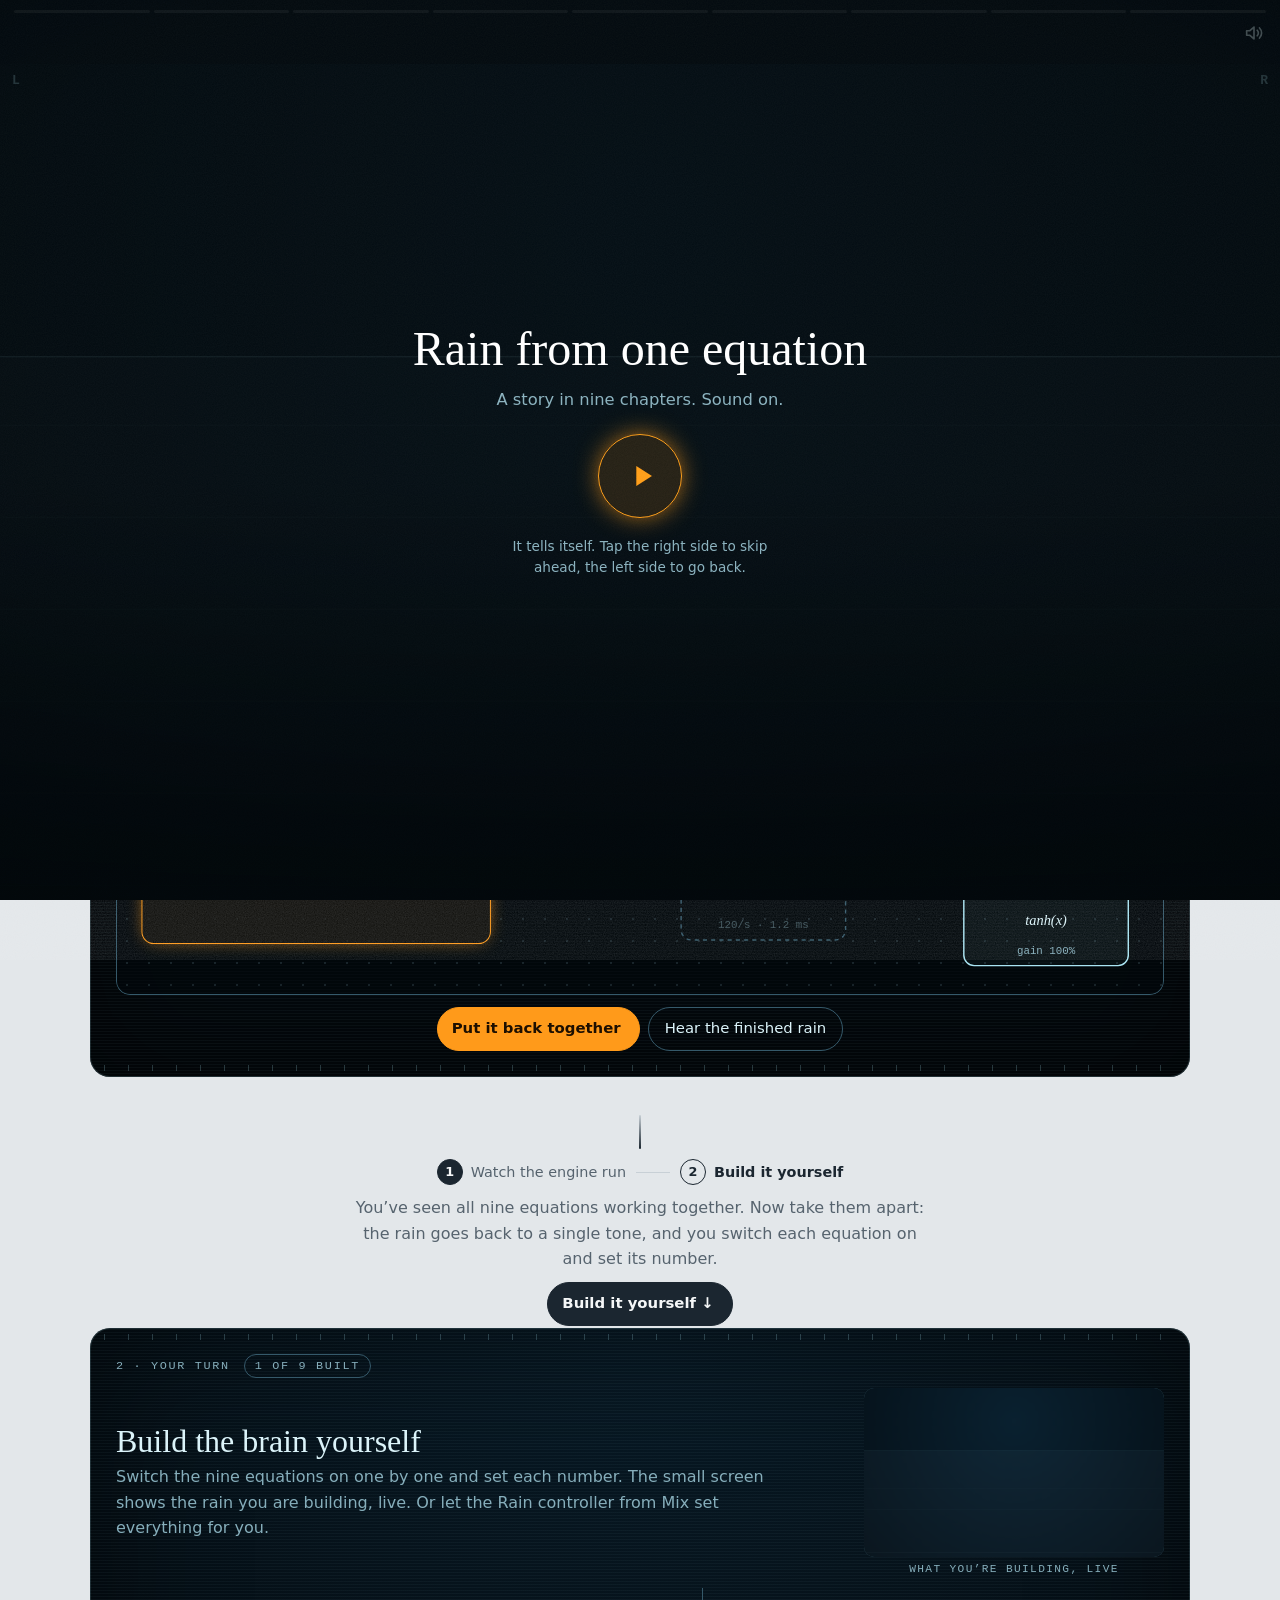
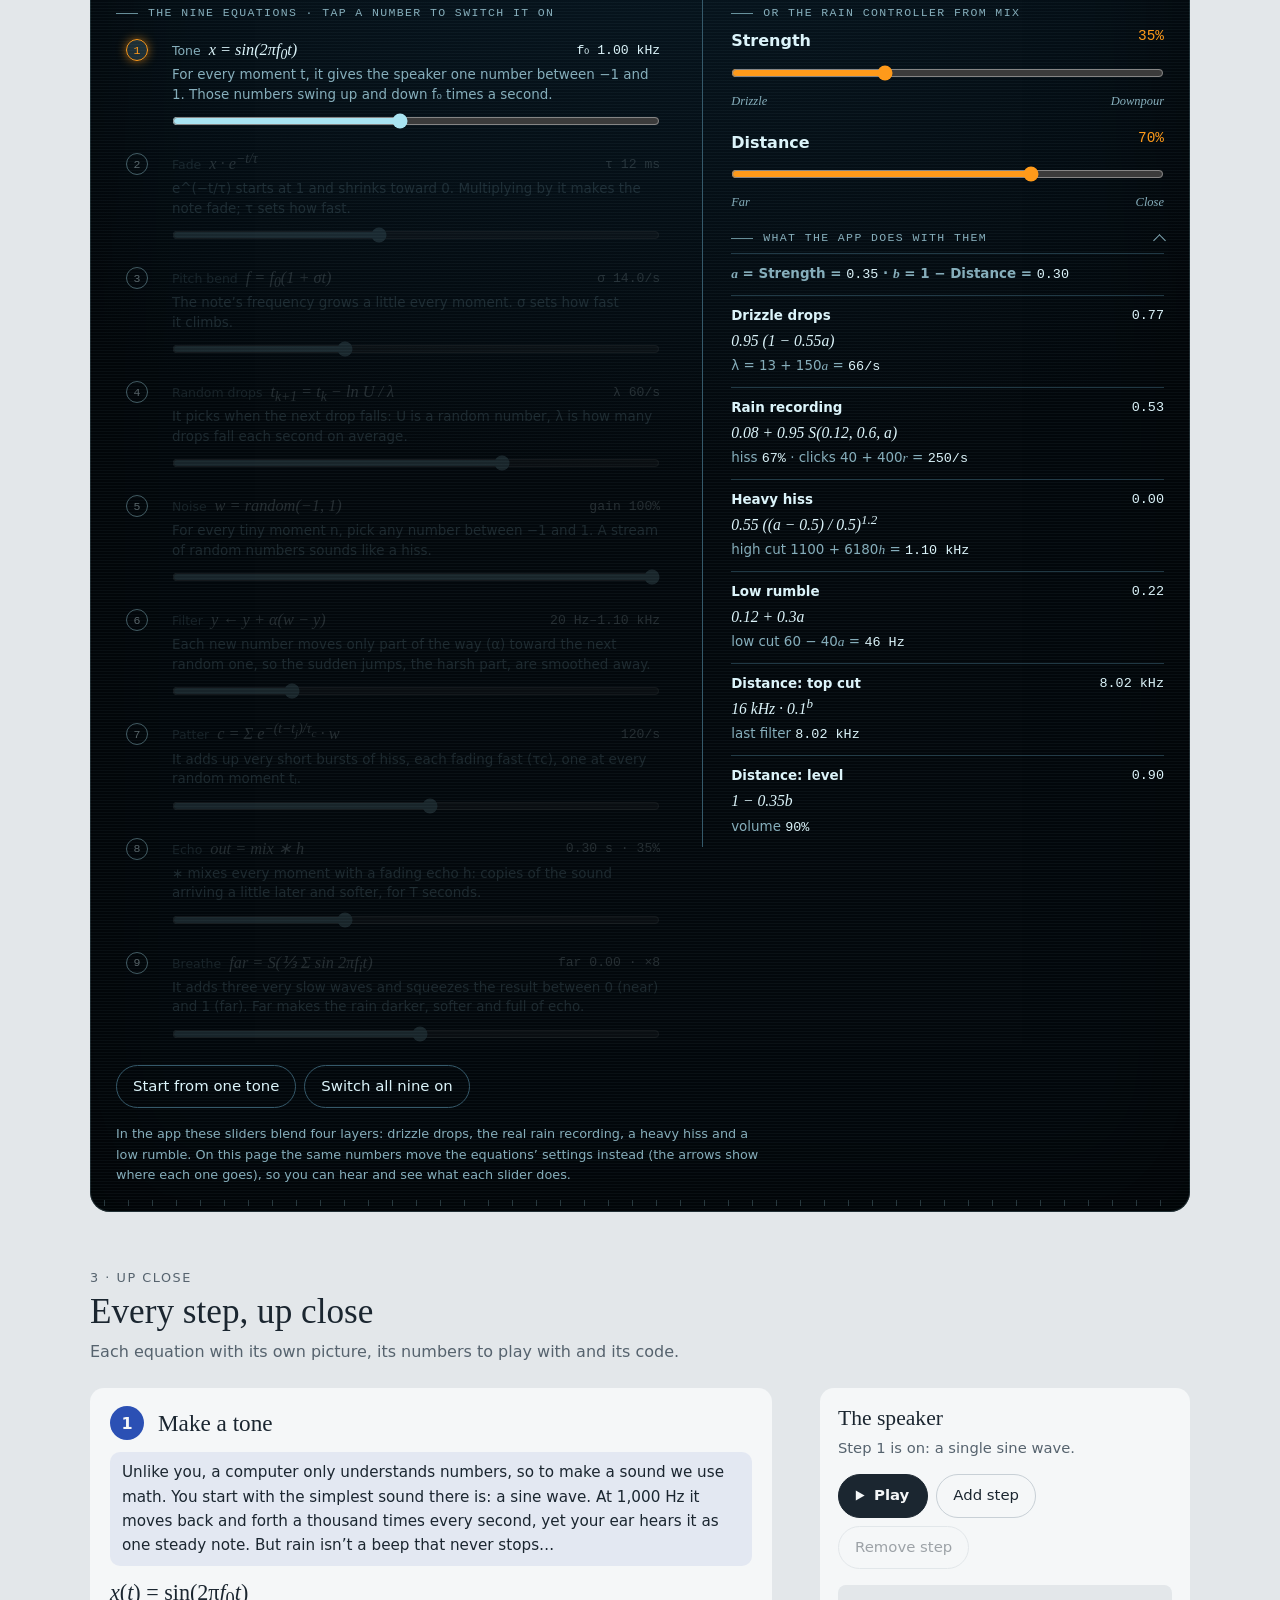
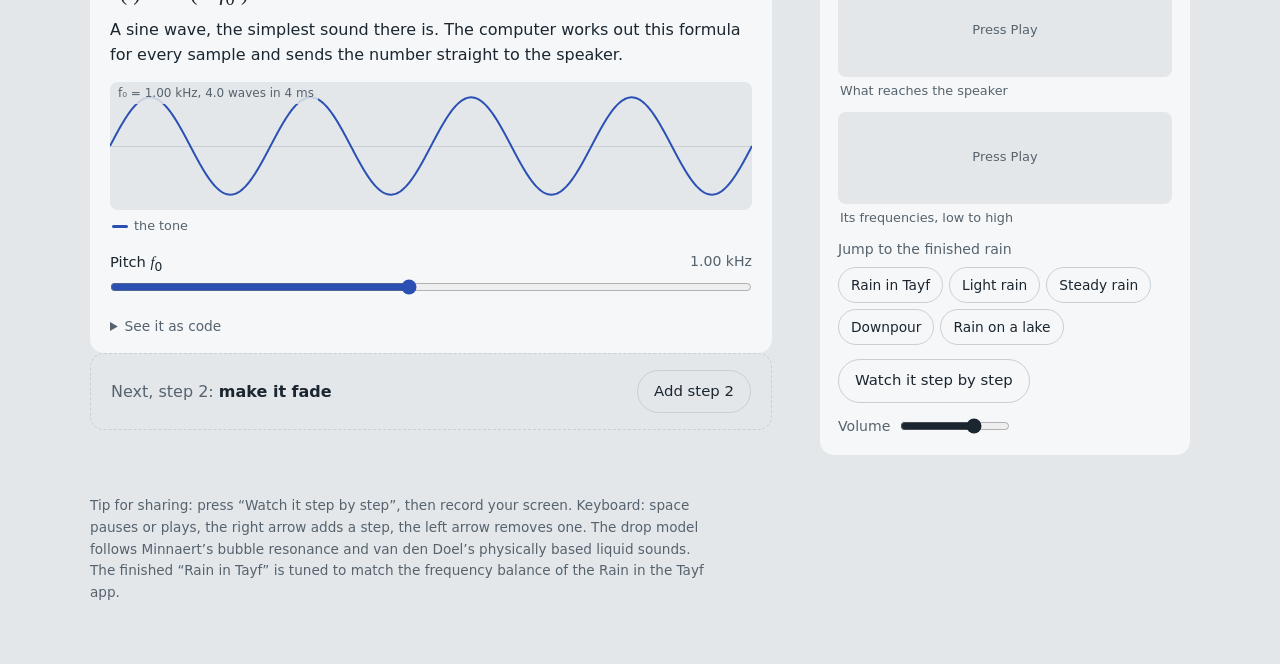
==== commit 0f035f76: "Ship tayf-20261112-145238 Co-Authored-By: Claude Opus 5.5 <noreply@anthropic.com>" ====
--- a/brain.html
+++ b/brain.html
@@ -13,6 +13,7 @@
   if (ar) { document.documentElement.lang = 'ar'; document.documentElement.dir = 'rtl'; }
 } catch (e) {}
 </script>
+<script src="js/core/sw-register.js"></script><!-- local testing: clears a leftover offline copy, so this page is never an old one -->
 <link rel="stylesheet" href="css/fonts.css">
 <link rel="stylesheet" href="css/brain.css">
 </head>
@@ -21,6 +22,13 @@
   <header class="top">
     <h1 data-t="h1">Rain from one equation</h1>
     <p class="lede" data-t="lede">Nothing on this page is a recording. Every sound is calculated while you listen, <span id="rate">48,000</span> times a second, right in your browser. We start with a single sine wave and add one idea at a time until it rains.</p>
+    <!-- the page is long: where its three parts are, and the way back to the film -->
+    <nav class="jump" aria-label="On this page" data-t-aria="jumpAria">
+      <a href="#stage"><b>1</b><span data-t="jump1">Watch</span></a>
+      <a href="#stage2"><b>2</b><span data-t="jump2">Build</span></a>
+      <a href="#sec3"><b>3</b><span data-t="jump3">Up close</span></a>
+      <button type="button" class="film" id="toFilm" data-t="toFilm">Watch the film</button>
+    </nav>
   </header>
 
   <section class="stage" id="stage" aria-labelledby="stageH">
@@ -54,8 +62,12 @@
            tap right = next, tap left = back. Hidden unless the story runs. -->
       <div class="story" id="story" hidden>
         <div class="st-tap" id="stTap"></div>
+        <!-- the film layer: fade from black, the flash when an equation lands, the chapter title card -->
+        <i class="st-black" id="stBlack"></i><i class="st-flash" id="stFlash"></i>
+        <div class="st-chap" id="stChap" hidden><span>Chapter</span><b id="stChapN"></b><em id="stChapT"></em></div>
         <div class="st-top"><div class="st-bars" id="stBars"></div>
           <div class="st-row"><span id="stCh"></span>
+            <button type="button" class="st-skip" id="stSkip" hidden>Skip</button>
             <button type="button" class="st-voice" id="stVoice" aria-label="Voice" aria-pressed="true"><svg viewBox="0 0 24 24" aria-hidden="true"><path d="M4 9.5h3.5L12 5.5v13l-4.5-4H4z"/><path class="w" d="M15.5 9a4.2 4.2 0 0 1 0 6M18 6.5a7.8 7.8 0 0 1 0 11"/><path class="x" d="M16 9.5l5 5M21 9.5l-5 5"/></svg></button></div></div>
         <p class="st-sub" id="stSub"></p>
         <div class="st-card" id="stTitle">
@@ -63,8 +75,10 @@
           <p>A story in nine chapters. Sound on.</p>
           <button type="button" class="st-play" id="stBegin" aria-label="Begin the story"><svg viewBox="0 0 24 24" aria-hidden="true"><path d="M8 5v14l11-7z"/></svg></button>
           <p class="st-small">It tells itself. Tap the right side to skip ahead, the left side to go back.</p>
+          <button type="button" class="st-btn st-skipfilm" id="stSkipFilm" hidden>Skip the film</button>
         </div>
         <div class="st-card st-end" id="stEnd" hidden>
+          <ol class="st-eqs" id="stEqs" aria-label="The nine equations"></ol>
           <h2>You built rain.</h2>
           <p>Nine small equations, calculated live, 48,000 times a second.</p>
           <button type="button" class="st-btn main" id="stTry">Try it to understand more</button>
@@ -143,14 +157,14 @@
             <span class="ends"><i data-t="far">Far</i><i data-t="close">Close</i></span>
           </label>
         </div>
-        <p class="cap" data-t="calcCap">What the app does with them</p>
-        <div class="calc-wrap"><table class="calc" id="calc"></table></div>
+        <details class="fold" id="calcFold"><summary class="cap" data-t="calcCap">What the app does with them</summary>
+        <div class="calc-wrap"><table class="calc" id="calc"></table></div></details>
       </div>
     </div>
     <p class="note" data-t="ctrlNote">In the app these sliders blend four layers: drizzle drops, the real rain recording, a heavy hiss and a low rumble. On this page the same numbers move the equations’ settings instead (the arrows show where each one goes), so you can hear and see what each slider does.</p>
   </section>
 
-  <header class="sec-head">
+  <header class="sec-head" id="sec3">
     <p class="sec-n" data-t="secN">3 · up close</p>
     <h2 data-t="secH">Every step, up close</h2>
     <p data-t="secP">Each equation with its own picture, its numbers to play with and its code.</p>
--- a/css/brain.css
+++ b/css/brain.css
@@ -1 +1 @@
-:root{--overcast:#E3E7EA;--paper:#F5F7F8;--ink:#1B2630;--muted:#56636E;--rule:#C8D0D6;--drop:#2B50B4;--bed:#4A7550;--tick:#9A5420;--room:#1B2630;--serif:"STIX Two Text","Iowan Old Style",Georgia,serif;--sans:"Instrument Sans",system-ui,-apple-system,"Segoe UI",sans-serif;--mono:ui-monospace,"SF Mono",Menlo,Consolas,monospace;color-scheme:light;box-sizing:border-box;padding-top:env(safe-area-inset-top,0px);padding-bottom:env(safe-area-inset-bottom,0px)}@media (prefers-color-scheme:dark){:root:not([data-theme=light]){--overcast:#10161B;--paper:#182128;--ink:#E1E7EB;--muted:#95A2AC;--rule:#2D3943;--drop:#8FA9FF;--bed:#9CC48F;--tick:#E2A06B;--room:#E1E7EB;color-scheme:dark}}:root[data-theme=dark]{--overcast:#10161B;--paper:#182128;--ink:#E1E7EB;--muted:#95A2AC;--rule:#2D3943;--drop:#8FA9FF;--bed:#9CC48F;--tick:#E2A06B;--room:#E1E7EB;color-scheme:dark}html{scroll-padding-top:calc(16px + env(safe-area-inset-top,0px))}*,*:before,*:after{box-sizing:inherit}body{margin:0;background:var(--overcast);color:var(--ink);font:16px/1.6 var(--sans);-webkit-font-smoothing:antialiased}i{font-family:var(--serif);font-style:italic}sub,sup{line-height:0}button{font:inherit;color:inherit}:focus-visible{outline:2px solid var(--ink);outline-offset:2px;border-radius:6px}.wrap{max-width:1180px;margin:0 auto;padding:clamp(22px,4vw,52px) clamp(16px,4vw,40px) 60px}.top{margin-bottom:clamp(28px,4vw,44px);max-width:760px}h1{font:400 clamp(2.3rem,6vw,4rem)/1 var(--serif);letter-spacing:-.02em;margin:0 0 16px}.back{margin:0 0 10px;font-size:.92rem}.back a{color:var(--muted);text-decoration:none;border-bottom:1px solid var(--rule)}.back a:hover{color:var(--ink)}.lede{margin:0;color:var(--muted);font-size:1.08rem;max-width:60ch}.layout{display:grid;grid-template-columns:minmax(0,1fr) 370px;gap:clamp(24px,4vw,48px);align-items:start}.sec-head{margin:clamp(30px,5vw,56px) 0 clamp(16px,2.5vw,24px);max-width:62ch}.sec-head .sec-n{margin:0 0 4px;font-size:.8rem;letter-spacing:.12em;text-transform:uppercase;color:var(--muted)}html[lang=ar] .sec-head .sec-n{letter-spacing:0;text-transform:none;font-size:.9rem}.sec-head h2{margin:0 0 6px;font:400 clamp(1.6rem,3.6vw,2.2rem)/1.15 var(--serif);text-wrap:balance}html[lang=ar] .sec-head h2{font-family:"Noto Naskh Arabic",var(--serif);font-weight:600}.sec-head p{margin:0;color:var(--muted)}.pipeline{min-width:0}.card{background:var(--paper);border-radius:14px;padding:18px 20px 16px;position:relative}.card[data-lane=drop]{--lc:var(--drop)}.card[data-lane=bed]{--lc:var(--bed)}.card[data-lane=tick]{--lc:var(--tick)}.card[data-lane=room]{--lc:var(--room)}.card.fresh{animation:arrive .35s ease-out}@keyframes arrive{0%{opacity:0;transform:translateY(10px)}to{opacity:1;transform:none}}.head{display:flex;gap:14px;align-items:center;margin-bottom:12px}.num{flex:0 0 auto;display:grid;place-items:center;width:34px;height:34px;border-radius:50%;background:var(--lc);color:var(--paper);font-weight:600}.head h3{font:400 1.45rem/1.15 var(--serif);margin:0}.head .from{display:block;font:400 .82rem/1.3 var(--sans);color:var(--muted);margin-top:2px}.eq{font:400 clamp(1.15rem,2.2vw,1.38rem)/1.5 var(--serif);margin:0 0 8px}.say{margin:0 0 14px;max-width:62ch;color:var(--ink)}.scope{height:128px;display:block;width:100%;border-radius:8px;background:var(--overcast)}.legend{display:flex;gap:16px;flex-wrap:wrap;font-size:.8rem;color:var(--muted);margin:6px 2px 0}.legend span{display:inline-flex;align-items:center;gap:6px}.legend i.sw{display:inline-block;width:16px;height:3px;border-radius:2px;background:var(--lc)}.legend i.sw.faint{opacity:.35}.params{display:grid;grid-template-columns:repeat(auto-fit,minmax(210px,1fr));gap:12px 22px;margin-top:14px}.param label{display:flex;justify-content:space-between;gap:10px;font-size:.92rem}.param output{color:var(--muted);font-variant-numeric:tabular-nums;font-size:.88rem;text-align:right}.param input{width:100%;accent-color:var(--lc);margin:4px 0 0}details.code{margin-top:12px}details.code summary{cursor:pointer;color:var(--muted);font-size:.86rem;width:max-content}details.code pre{margin:8px 0 0;padding:10px 12px;background:var(--overcast);border-radius:8px;overflow-x:auto;font:13px/1.55 var(--mono)}.link{position:relative;height:58px;margin-inline-start:36px}.link:before{content:"";position:absolute;inset-inline-start:0;top:0;bottom:0;width:2px;background:var(--rule)}.link .dot{position:absolute;inset-inline-start:-3px;top:0;width:8px;height:8px;border-radius:50%;background:var(--ink);opacity:0}body.playing .link .dot{animation:flow 1.1s linear infinite}.link .dot:nth-child(2){animation-delay:.37s!important}.link .dot:nth-child(3){animation-delay:.74s!important}@keyframes flow{0%{opacity:0;transform:translateY(0)}15%{opacity:.7}85%{opacity:.7}to{opacity:0;transform:translateY(50px)}}.link .pill{position:absolute;inset-inline-start:20px;top:50%;transform:translateY(-50%);font-size:.88rem;color:var(--muted);white-space:nowrap}.link .pill b{font-weight:600;color:var(--ink)}.nextcard{border:1.5px dashed var(--rule);border-radius:14px;padding:16px 20px;display:flex;align-items:center;justify-content:space-between;gap:16px;flex-wrap:wrap}.nextcard p{margin:0;color:var(--muted)}.nextcard p b{color:var(--ink);font-weight:600}.done{border-radius:14px;padding:16px 20px;background:var(--paper);color:var(--muted)}.panel{position:sticky;top:calc(16px + env(safe-area-inset-top,0px));max-height:calc(100vh - 32px - env(safe-area-inset-top,0px));overflow-y:auto;background:var(--paper);border-radius:14px;padding:18px}.panel h2{font:400 1.35rem/1.2 var(--serif);margin:0 0 4px}.status{margin:0 0 14px;color:var(--muted);font-size:.92rem}.transport{display:flex;gap:8px;flex-wrap:wrap;margin-bottom:16px}.btn{border:1.5px solid var(--rule);background:transparent;border-radius:999px;padding:9px 16px;cursor:pointer;font-size:.93rem}.btn:hover:not(:disabled){border-color:var(--ink)}.btn:disabled{opacity:.4;cursor:default}.btn.primary{background:var(--ink);border-color:var(--ink);color:var(--paper);font-weight:600;display:inline-flex;align-items:center;gap:8px;padding:9px 18px 9px 14px}.btn.primary svg{width:13px;height:13px;fill:currentColor}.live canvas{height:92px;display:block;width:100%;border-radius:8px;background:var(--overcast)}.live p{margin:4px 2px 10px;font-size:.8rem;color:var(--muted)}.stats{display:grid;grid-template-columns:1fr 1fr;gap:10px;margin:6px 0 16px}.stat{background:var(--overcast);border-radius:10px;padding:10px 12px}.stat b{display:block;font:600 1.15rem/1.2 var(--sans);font-variant-numeric:tabular-nums}.stat span{font-size:.78rem;color:var(--muted);line-height:1.3;display:block;margin-top:2px}.stat.wide{grid-column:1/-1}.presets p{margin:0 0 6px;font-size:.88rem;color:var(--muted)}.presets div{display:flex;gap:6px;flex-wrap:wrap;margin-bottom:14px}.presets .btn{padding:6px 12px;font-size:.86rem}.extra{display:flex;justify-content:space-between;align-items:center;gap:12px;flex-wrap:wrap}.vol{display:flex;align-items:center;gap:8px;font-size:.88rem;color:var(--muted)}.vol input{width:110px;accent-color:var(--ink)}footer{margin-top:40px;color:var(--muted);font-size:.85rem;max-width:72ch}.stage{--xr-bg:#03080c;--xr-bg2:#081a26;--xr-line:#a9e4f2;--xr-dim:#35596a;--xr-text:#dcf4fa;--xr-muted:#86aebb;--xr-hot:#ff9a1a;--xr-mono:"IBM Plex Mono",ui-monospace,Menlo,Consolas,monospace;position:relative;overflow:hidden;color:var(--xr-text);background:radial-gradient(120% 70% at 50% 0%,var(--xr-bg2),var(--xr-bg) 72%);border-radius:20px;padding:clamp(14px,2.4vw,26px);margin-bottom:clamp(26px,4vw,44px);box-shadow:inset 0 0 0 1px color-mix(in srgb,var(--xr-line) 16%,transparent)}.stage:before{content:"";position:absolute;top:0;right:0;bottom:0;left:0;pointer-events:none;background:repeating-linear-gradient(0deg,color-mix(in srgb,var(--xr-line) 4%,transparent) 0 1px,transparent 1px 3px)}.stage>*{position:relative}.stage-head{display:grid;grid-template-columns:minmax(0,1fr) auto;gap:10px 28px;align-items:end;margin-bottom:14px}.stage-head h2{font:400 clamp(1.5rem,3.4vw,2.1rem)/1.15 var(--serif);margin:0 0 4px;color:var(--xr-text);text-wrap:balance}.stage-head p{margin:0;color:var(--xr-muted);max-width:62ch}.meter{display:grid;grid-template-columns:auto auto;gap:4px 18px;font-size:.78rem;color:var(--xr-muted);text-align:start}.meter b{display:block;font:500 clamp(1.05rem,2.2vw,1.35rem)/1.15 var(--xr-mono);color:var(--xr-text);font-variant-numeric:tabular-nums}.meter .hotnum{color:var(--xr-hot)}.meter .wide{grid-column:1/-1;max-width:34ch}.scene{position:relative}#rainView{display:block;width:100%;height:clamp(210px,34vw,340px);border-radius:12px;cursor:pointer;touch-action:manipulation;box-shadow:inset 0 0 0 1px var(--xr-dim)}.scene-key{display:flex;flex-wrap:wrap;gap:6px 16px;margin:8px 2px 0;font-size:.8rem;color:var(--xr-muted)}.scene-key span{display:inline-flex;align-items:center;gap:7px}.scene-key b{font-weight:400}.k{display:inline-block;flex:0 0 auto}.k.ring{width:16px;height:7px;border:1.6px solid var(--xr-line);border-radius:50%}.k.streak{width:2px;height:13px;background:var(--xr-line);transform:rotate(12deg);opacity:.6}.k.spark{width:7px;height:7px;background:var(--xr-line);border-radius:50%}.k.mist{width:18px;height:9px;border-radius:5px;background:linear-gradient(90deg,transparent,var(--xr-line),transparent);opacity:.4}.k.hot{width:12px;height:12px;border-radius:50%;background:var(--xr-hot);box-shadow:0 0 10px var(--xr-hot)}.engine{margin-top:20px;overflow-x:auto}#engine{display:block;width:100%;height:auto;overflow:visible;font-family:var(--sans)}html[lang=ar] #engine{font-family:"Noto Naskh Arabic",var(--sans)}.stage-ctl{display:flex;flex-wrap:wrap;gap:8px;margin-top:12px;justify-content:center}.stage .btn{border-color:var(--xr-dim);color:var(--xr-text)}.stage .btn:hover:not(:disabled){border-color:var(--xr-line)}.stage .btn.primary{background:var(--xr-hot);border-color:var(--xr-hot);color:#1d0f00}#engine .part{cursor:pointer;opacity:0;transition:transform .9s cubic-bezier(.2,.85,.25,1),opacity .45s}#engine.apart .part{opacity:1}#engine .box{fill:var(--xr-line);stroke:var(--xr-line);stroke-width:1.4;transition:stroke .4s}#engine .part.off .box{fill:none;stroke:var(--xr-dim);stroke-dasharray:4 4}#engine .part.off text{opacity:.45}#engine .lab{fill:var(--xr-text);font-size:13px;font-weight:600;text-anchor:middle;dominant-baseline:middle}#engine .eqt{fill:var(--xr-text);font-size:14px;font-style:italic;font-family:var(--serif);text-anchor:middle;dominant-baseline:middle;direction:ltr;unicode-bidi:embed}#engine .val{fill:var(--xr-muted);font-size:10.5px;font-family:var(--xr-mono);text-anchor:middle;dominant-baseline:middle;direction:ltr;unicode-bidi:embed;transition:fill .4s}#engine .badge{fill:var(--xr-bg);stroke:var(--xr-line);stroke-width:1.2}#engine .badge-t{fill:var(--xr-text);font-size:10.5px;font-family:var(--xr-mono);text-anchor:middle;dominant-baseline:central}#engine .part.hot .box{stroke:var(--xr-hot);stroke-width:2.2}#engine .part.hot .val,#engine .part.hot .badge-t{fill:var(--xr-hot)}#engine .part.hot .badge{stroke:var(--xr-hot)}#engine .part.hot{filter:url(#xglow)}#engine .part:focus-visible{outline:none}#engine .part:focus-visible .box{stroke:var(--xr-text);stroke-width:3}#engine .part:hover .box{stroke-width:2.4}#engine .wires{opacity:0;transition:opacity .35s}#engine.apart .wires{opacity:1;transition:opacity .6s .75s}#engine .wire{fill:none;stroke:var(--xr-dim);stroke-width:1.6}#engine .flow{fill:none;stroke:var(--xr-line);stroke-width:3;stroke-linecap:round;stroke-dasharray:1 13;opacity:0;transition:opacity .3s}#engine .flow.hot{stroke:var(--xr-hot)}body.playing #engine .flow.live{opacity:.95;animation:wflow .8s linear infinite}@keyframes wflow{to{stroke-dashoffset:-14}}#engine .shell-in{transform-box:fill-box;transform-origin:center;transition:transform .7s cubic-bezier(.2,.85,.25,1),opacity .5s;cursor:pointer}#engine.apart .shell-in{opacity:0;transform:scale(1.25);pointer-events:none}#engine .shell-box{fill:color-mix(in srgb,var(--xr-line) 6%,transparent);stroke:var(--xr-line);stroke-width:1.6}#engine .shell-glow{fill:none;stroke:var(--xr-hot);stroke-width:2}#engine .shell-t{fill:var(--xr-text);font-size:22px;text-anchor:middle;dominant-baseline:middle;font-family:var(--serif)}html[lang=ar] #engine .shell-t{font-family:"Noto Naskh Arabic",var(--serif);font-weight:600}#engine .shell-s{fill:var(--xr-muted);font-size:13px;text-anchor:middle;dominant-baseline:middle}#engine .brain{fill:none;stroke:var(--xr-line);stroke-width:1.5;stroke-linecap:round;filter:url(#xglow)}#engine.instant .part,#engine.instant .wires,#engine.instant .shell-in{transition:none!important}.ctrl{margin-top:22px;padding-top:18px;border-top:1px solid var(--xr-dim)}.ctrl h3{font:400 clamp(1.2rem,2.6vw,1.5rem)/1.2 var(--serif);margin:0 0 4px;color:var(--xr-text)}html[lang=ar] .ctrl h3,html[lang=ar] .stage-head h2{font-family:"Noto Naskh Arabic",var(--serif);font-weight:600}.ctrl>p{margin:0 0 14px;color:var(--xr-muted);max-width:70ch;font-size:.92rem}.ctrl-body{display:grid;grid-template-columns:minmax(220px,300px) minmax(0,1fr);gap:18px 28px;align-items:start}.knobs{display:grid;gap:18px}.knob{display:grid;gap:4px}.knob .kn{display:flex;justify-content:space-between;font-weight:600}.knob .kn output{font:500 .9rem var(--xr-mono);color:var(--xr-hot)}.knob input{width:100%;accent-color:var(--xr-hot);height:30px;margin:0}.knob .ends{display:flex;justify-content:space-between;font-size:.78rem;color:var(--xr-muted)}.calc-wrap{overflow-x:auto;min-width:0}.calc{width:100%;border-collapse:collapse;font-size:.84rem}.calc th{font-weight:400;color:var(--xr-muted);text-align:start;padding:0 10px 6px 0;font-size:.74rem;letter-spacing:.06em;text-transform:uppercase}html[lang=ar] .calc th{letter-spacing:0;text-transform:none}.calc td{padding:7px 10px 7px 0;border-top:1px solid color-mix(in srgb,var(--xr-dim) 60%,transparent);vertical-align:baseline;transition:background .5s,color .5s}.calc td.f{font-family:var(--serif);font-style:italic;font-size:.98rem;white-space:nowrap;direction:ltr;unicode-bidi:isolate}.calc td.v{font-family:var(--xr-mono);font-variant-numeric:tabular-nums;white-space:nowrap;direction:ltr;unicode-bidi:isolate;color:var(--xr-text)}.calc td.to{color:var(--xr-muted)}.calc td.to b{font-family:var(--xr-mono);font-weight:500;color:var(--xr-text);direction:ltr;unicode-bidi:isolate}.calc tr.hot td.v,.calc tr.hot td.to b{color:var(--xr-hot)}.calc tr.hot td{background:color-mix(in srgb,var(--xr-hot) 7%,transparent)}.ctrl .note{margin:12px 0 0;font-size:.8rem;color:var(--xr-muted);max-width:80ch}@media (max-width:760px){.stage-head,.ctrl-body{grid-template-columns:1fr}.calc thead{display:none}.calc,.calc tbody{display:block}.calc tr{display:grid;grid-template-columns:minmax(0,1fr) auto;gap:2px 12px;padding:9px 0;border-top:1px solid color-mix(in srgb,var(--xr-dim) 60%,transparent)}.calc td{display:block;padding:0;border:0}.calc tr.ab td{grid-column:1/-1}.calc td:first-child{font-weight:600}.calc td.f,.calc td.to{grid-column:1/-1;white-space:normal}.calc td.v{grid-row:1;grid-column:2}}@media (prefers-reduced-motion:reduce){.calc td{transition:none}}.stage{--xr-dye:#ff3d9a;box-shadow:inset 0 0 0 1px color-mix(in srgb,var(--xr-line) 16%,transparent),inset 0 0 140px #0000008c}.stage:after{content:"";position:absolute;top:6px;right:14px;bottom:6px;left:14px;pointer-events:none;background:repeating-linear-gradient(90deg,color-mix(in srgb,var(--xr-line) 22%,transparent) 0 1px,transparent 1px 24px) top/100% 6px no-repeat,repeating-linear-gradient(90deg,color-mix(in srgb,var(--xr-line) 22%,transparent) 0 1px,transparent 1px 24px) bottom/100% 6px no-repeat}.eyebrow{display:flex;flex-wrap:wrap;gap:8px 14px;align-items:center;margin:0 0 10px;font:500 .74rem/1.2 var(--xr-mono);letter-spacing:.14em;text-transform:uppercase;color:var(--xr-muted)}html[lang=ar] .eyebrow{letter-spacing:0;font-family:"Noto Naskh Arabic",var(--sans);font-size:.85rem}.scan-state{padding:4px 10px;border-radius:999px;border:1px solid var(--xr-dim);color:var(--xr-muted);transition:color .6s,border-color .6s,box-shadow .6s}.stage .cap{margin:18px 0 8px;font:500 .72rem/1.2 var(--xr-mono);letter-spacing:.12em;text-transform:uppercase;color:var(--xr-muted);display:flex;align-items:center;gap:10px}.stage .cap:before{content:"";width:22px;height:1px;background:var(--xr-line);opacity:.6}html[lang=ar] .stage .cap{letter-spacing:0;font-family:"Noto Naskh Arabic",var(--sans);font-size:.85rem;text-transform:none}.stage-head{margin-bottom:14px;grid-template-columns:1fr}#rainView{height:clamp(360px,60vw,660px);border-radius:12px 12px 0 0}.engine{margin-top:0;padding:12px 10px 10px;border-radius:0 0 14px 14px;box-shadow:inset 0 0 0 1px var(--xr-dim);border-top:0;background:radial-gradient(circle,color-mix(in srgb,var(--xr-line) 13%,transparent) 1px,transparent 1.4px) 0 0/22px 22px,#03080c8c}.scene .meter{position:absolute;top:10px;right:10px;left:auto;z-index:2;pointer-events:none;display:grid;grid-template-columns:auto auto;gap:4px 14px;padding:9px 11px;border-radius:10px;max-width:min(320px,55%);background:#030a0fb8;box-shadow:inset 0 0 0 1px var(--xr-dim);backdrop-filter:blur(3px);-webkit-backdrop-filter:blur(3px)}.scene .meter .big{grid-column:1/-1}.scene .meter .big b{font-size:clamp(1.05rem,2vw,1.4rem);color:var(--xr-hot)}.scene .meter b{font-size:clamp(.74rem,1.2vw,.88rem)}.scene .meter span{font-size:.62rem;line-height:1.2;display:block}.scene .meter .wide{font-size:.58rem;opacity:.75}.scene .meter b{direction:ltr;unicode-bidi:isolate}html[lang=ar] .scene .meter b{text-align:right}html[lang=ar] .scene .meter b[data-t]{direction:rtl;font-family:"Noto Naskh Arabic",var(--sans);font-weight:600}@media (max-width:640px){#rainView{height:clamp(380px,112vw,540px)}.scene .meter{top:auto;bottom:8px;left:8px;right:8px;max-width:none;grid-template-columns:repeat(3,minmax(0,1fr));gap:2px 10px;padding:6px 9px}.scene .meter .big{grid-column:auto}.scene .meter .big b{font-size:.92rem}.scene .meter b{font-size:.7rem}.scene .meter span{font-size:.56rem}.scene .meter .wide{display:none}}.stage.touring .scene .meter{display:none}.modes{display:flex;flex-wrap:wrap;gap:8px;margin-top:12px}.modes .btn{min-height:44px}.stage.touring .modes{display:none}.tour{position:relative;margin:0;padding:12px 18px;border-radius:12px 12px 0 0;min-height:170px;background:#030a0f99;box-shadow:inset 0 0 0 1px color-mix(in srgb,var(--xr-hot) 45%,transparent);animation:tourIn .45s ease-out}.tour-end{border-radius:12px;margin-bottom:12px}.scene .tour-cap{position:absolute;top:0;left:0;right:0;z-index:3;min-height:0;margin:0;padding:12px max(18px,4%) 6px;background:none;box-shadow:none;border-radius:0;text-align:center;animation:none}.scene .tour-cap p{max-width:760px;margin-inline:auto}.scene .tour-cap .tour-top{justify-content:center;position:relative;min-height:26px}.tour-n{direction:ltr;unicode-bidi:isolate}.scene .tour-cap .tour-x{position:absolute;inset-inline-end:-6px;top:-4px}.stage.tour-live #rainView{height:calc(clamp(360px,60vw,660px) + var(--capH,0px));border-radius:12px 12px 0 0}@media (max-width:640px){.stage.tour-live #rainView{height:calc(clamp(380px,112vw,540px) + var(--capH,0px))}}.tour-eq{display:flex;flex-wrap:wrap;align-items:baseline;gap:4px 12px;margin:10px 0 2px;padding:8px 12px;border-radius:9px;background:color-mix(in srgb,var(--xr-line) 7%,transparent)}.tour-eq .lbl{font:500 .72rem var(--xr-mono);letter-spacing:.08em;text-transform:uppercase;color:var(--xr-muted)}html[lang=ar] .tour-eq .lbl{font-family:"Noto Naskh Arabic",var(--sans);letter-spacing:0;text-transform:none;font-size:.85rem}.tour-eq .eqh{font:400 1.2rem/1.4 var(--serif);color:var(--xr-hot);direction:ltr;unicode-bidi:isolate}.tour .tour-what{color:var(--xr-muted);font-size:.95rem}@keyframes tourIn{0%{opacity:0;transform:translateY(8px)}to{opacity:1;transform:none}}.tour-top{display:flex;justify-content:space-between;align-items:center;gap:10px;font:500 .7rem var(--xr-mono);color:var(--xr-hot);letter-spacing:.1em}.tour-dots{display:flex;gap:4px}.tour-dots i{width:6px;height:6px;border-radius:50%;background:var(--xr-dim)}.tour-dots i.on{background:var(--xr-hot)}.tour h3{margin:4px 0 6px;font:400 1.2rem/1.2 var(--serif);color:var(--xr-text)}html[lang=ar] .tour h3{font-family:"Noto Naskh Arabic",var(--serif);font-weight:600}.tour p{margin:6px 0 4px;font-size:1.02rem;line-height:1.5;color:var(--xr-text);text-wrap:pretty}.tour p b{display:block;font-weight:500;font-size:.72rem;letter-spacing:.08em;text-transform:uppercase;color:var(--xr-muted)}html[lang=ar] .tour p b{letter-spacing:0;text-transform:none;font-size:.8rem}.tour-x{width:34px;height:34px;margin:-6px -8px -6px 0;border-radius:9px;border:0;background:transparent;color:var(--xr-muted);cursor:pointer;display:grid;place-items:center}.tour-x:hover{color:var(--xr-text)}.tour-x svg,.tour-nav svg{width:16px;height:16px;fill:none;stroke:currentColor;stroke-width:2;stroke-linecap:round;stroke-linejoin:round}.tour-nav svg.fill{fill:currentColor;stroke:none}.tour-nav{position:absolute;top:0;right:0;bottom:0;left:0;z-index:3;pointer-events:none}.tour-nav .tn{pointer-events:auto;position:absolute;width:44px;height:44px;border-radius:50%;cursor:pointer;display:grid;place-items:center;background:#030a0f8c;border:1px solid var(--xr-dim);color:var(--xr-text);transition:border-color .2s,background .2s}.tour-nav .tn:hover{border-color:var(--xr-line);background:#030a0fcc}.tour-nav .prev{inset-inline-start:10px;top:50%;transform:translateY(-50%)}.tour-nav .next{inset-inline-end:10px;top:50%;transform:translateY(-50%)}.tour-nav .play{inset-inline-start:10px;bottom:10px;border-color:color-mix(in srgb,var(--xr-hot) 60%,transparent);color:var(--xr-hot)}.tour-nav{direction:ltr}.tn-prog{position:absolute;inset-inline-end:14px;bottom:18px;display:grid;gap:7px;justify-items:end;width:min(150px,30%)}.spd{position:absolute;z-index:4;left:50%;bottom:14px;transform:translate(-50%);display:flex;align-items:center;gap:8px;padding:4px 10px;border-radius:999px;background:#030a0f99;border:1px solid var(--xr-dim);font:11px/1 var(--mono, "IBM Plex Mono", monospace);color:var(--xr-text);white-space:nowrap}.spd[hidden]{display:none}.spd input{width:clamp(70px,16vw,140px);accent-color:var(--xr-hot);margin:0;direction:ltr}.spd output{min-width:9ch;color:var(--xr-hot);direction:ltr;unicode-bidi:isolate}@media (max-width:560px){.spd{bottom:62px}}.nspd{padding:3px;gap:3px}.nspd button{min-height:34px;padding:0 12px;border-radius:999px;border:0;background:none;color:var(--xr-muted);font:inherit;cursor:pointer}.nspd button[aria-pressed=true]{background:color-mix(in srgb,var(--xr-hot) 22%,transparent);color:var(--xr-hot)}html[lang=ar] .spd{font-family:"Noto Naskh Arabic",var(--sans);font-size:13px}.eng-note{margin:8px 4px 2px;display:flex;gap:10px;align-items:baseline;justify-content:center;text-align:start;font-size:.92rem;line-height:1.5;color:var(--xr-muted);min-height:2.9em}.eng-note b{flex:none;width:22px;height:22px;border-radius:50%;display:grid;place-items:center;font:500 .72rem var(--xr-mono);color:var(--xr-hot);box-shadow:inset 0 0 0 1px var(--xr-hot);transform:translateY(4px)}.eng-note span{max-width:640px}.engine.has-box .eng-note{display:none}#engine .eng-box{opacity:0;transition:opacity .5s .4s;overflow:visible}#engine.apart .eng-box{opacity:1}.eng-box-in{box-sizing:border-box;height:100%;padding:16px 18px;border-radius:12px;border:1.4px solid var(--xr-hot);background:color-mix(in srgb,var(--xr-hot) 6%,rgba(3,10,15,.7));box-shadow:0 0 18px -6px var(--xr-hot);display:flex;flex-direction:column;gap:10px;color:var(--xr-text);font:15px/1.5 var(--sans);overflow:hidden}.eng-box-in p{margin:0}.eb-top{display:flex;align-items:center;gap:9px;font-weight:600;font-size:16px}.eb-n{flex:none;width:24px;height:24px;border-radius:50%;display:grid;place-items:center;font:500 12px var(--xr-mono);color:var(--xr-hot);box-shadow:inset 0 0 0 1.4px var(--xr-hot)}.eb-eq{font:italic 22px/1.3 var(--serif);color:var(--xr-hot);direction:ltr;unicode-bidi:isolate;text-align:center}.eb-eq i{font-style:italic}.eb-eq sub,.eb-eq sup{font-size:.62em}.eb-text{color:var(--xr-muted);text-wrap:pretty}html[lang=ar] .eng-box-in{font-family:"Noto Naskh Arabic",var(--sans);font-size:16px;line-height:1.7}html[lang=ar] .eng-note{font-family:"Noto Naskh Arabic",var(--sans);font-size:.98rem}.tour-bar{width:100%;height:2px;background:var(--xr-dim);border-radius:2px;overflow:hidden}.tour-bar i{display:block;height:100%;width:0;background:var(--xr-hot)}.tour-end{min-height:0;text-align:center;animation:none}.tour-end h3{margin:2px 0 12px}.tour-choices{display:flex;flex-wrap:wrap;gap:8px;justify-content:center}@media (max-width:640px){.tour{padding:10px 13px;min-height:230px}.tour p{font-size:.92rem}.tour-eq .eqh{font-size:1.05rem}.tour-end{min-height:0}}.hw{display:grid;gap:2px;margin:0 0 10px;padding:8px 12px;border-radius:10px;background:color-mix(in srgb,var(--lc) 9%,transparent);font-size:.95rem}.hw b{font-weight:600;font-size:.72rem;letter-spacing:.08em;text-transform:uppercase;color:var(--muted);margin-inline-end:8px}html[lang=ar] .hw b{letter-spacing:0;text-transform:none;font-size:.82rem}.bridge{display:grid;justify-items:center;text-align:center;gap:10px;margin:-6px auto 22px;max-width:640px;padding:0 8px}.bridge:before{content:"";width:2px;height:34px;background:linear-gradient(var(--rule),var(--ink));border-radius:2px}.route{list-style:none;margin:0;padding:0;display:flex;align-items:center;gap:10px;font-size:.9rem;color:var(--muted)}.route li{display:flex;align-items:center;gap:8px}.route li+li:before{content:"";width:34px;height:1.5px;background:var(--rule);margin-inline-end:2px}.route b{display:grid;place-items:center;width:26px;height:26px;border-radius:50%;border:1.5px solid var(--ink);color:var(--ink);font-size:.8rem}.route li.passed b{background:var(--ink);color:var(--paper)}.route li:not(.passed) span{color:var(--ink);font-weight:600}.bridge p{margin:0;color:var(--muted);max-width:56ch}.s2-head{display:grid;grid-template-columns:minmax(0,1fr) minmax(200px,300px);gap:16px 28px;align-items:center}.s2-title{min-width:0}.mini{margin:0;display:grid;gap:6px}#miniView{display:block;width:100%;aspect-ratio:16/9;border-radius:10px;box-shadow:inset 0 0 0 1px var(--xr-dim);background:#03080c}.mini figcaption{font:500 .7rem/1.2 var(--xr-mono);letter-spacing:.12em;text-transform:uppercase;color:var(--xr-muted);text-align:center}html[lang=ar] .mini figcaption{letter-spacing:0;text-transform:none;font-family:"Noto Naskh Arabic",var(--sans);font-size:.8rem}@media (max-width:760px){.s2-head{grid-template-columns:1fr}.mini{max-width:420px}}.k.dye{width:12px;height:12px;border-radius:50%;background:var(--xr-dye);box-shadow:0 0 10px var(--xr-dye)}.stage.complete{box-shadow:inset 0 0 0 1px color-mix(in srgb,var(--xr-dye) 45%,transparent),inset 0 0 140px #00000080,0 0 60px -20px var(--xr-dye)}.stage.complete .scan-state{color:var(--xr-dye);border-color:var(--xr-dye);box-shadow:0 0 16px -4px var(--xr-dye)}.stage.complete h2{text-shadow:0 0 24px color-mix(in srgb,var(--xr-dye) 55%,transparent)}.stage.complete #engine .flow{stroke:var(--xr-dye)}.stage.complete #engine .box{stroke:color-mix(in srgb,var(--xr-dye) 60%,var(--xr-line))}.stage.complete #engine .part.hot .box,.stage.complete #engine .flow.hot{stroke:var(--xr-hot)}.stage.complete #engine .shell-glow{stroke:var(--xr-dye)}.scene:after{content:"";position:absolute;top:0;bottom:0;left:0;width:34%;pointer-events:none;opacity:0;border-radius:12px;background:linear-gradient(90deg,transparent,color-mix(in srgb,var(--xr-dye) 55%,transparent) 55%,transparent);mix-blend-mode:screen}.stage.sweep .scene:after{animation:sweep 2.2s cubic-bezier(.45,0,.2,1) 1 both}@keyframes sweep{0%{opacity:0;transform:translate(-100%)}15%{opacity:1}85%{opacity:1}to{opacity:0;transform:translate(300%)}}.stage2{margin-top:calc(-1*clamp(10px,2vw,20px))}.s2-head{margin-bottom:12px}.s2-head h2{font:400 clamp(1.4rem,3.2vw,2rem)/1.15 var(--serif);margin:0 0 4px;color:var(--xr-text);text-wrap:balance}html[lang=ar] .s2-head h2{font-family:"Noto Naskh Arabic",var(--serif);font-weight:600}.s2-head p{margin:0;color:var(--xr-muted);max-width:66ch}.s2-body{display:grid;grid-template-columns:minmax(0,1fr) minmax(0,1.05fr);gap:8px 32px;align-items:start}.s2-build,.s2-mix{min-width:0}.s2-body{grid-template-columns:minmax(0,1.2fr) minmax(0,1fr)}.s2-mix{padding-inline-start:28px;border-inline-start:1px solid var(--xr-dim)}.stage2 .s2-mix .knobs{grid-template-columns:1fr}.board li{grid-template-columns:34px minmax(0,1fr) auto;grid-template-areas:"n e v" "n s s";padding:9px 10px 6px}.board .bn{width:30px;height:30px;font-size:.8rem;cursor:pointer;background:transparent;color:var(--xr-text);border:1.5px dashed var(--xr-dim);transition:background .3s,border-color .3s,color .3s,box-shadow .3s}.board .bn[aria-pressed=true]{border:1.5px solid var(--xr-line);background:color-mix(in srgb,var(--xr-line) 16%,transparent)}.board li.newest .bn{border-color:var(--xr-hot);color:var(--xr-hot);box-shadow:0 0 12px -2px var(--xr-hot)}.stage2.complete .board .bn[aria-pressed=true]{border-color:var(--xr-dye)}.stage2.complete .board li.newest .bn{border-color:var(--xr-dye);color:var(--xr-dye);box-shadow:0 0 12px -2px var(--xr-dye)}.board .bn:focus-visible{outline:2px solid var(--xr-text);outline-offset:2px}.board .bs{grid-area:s;width:100%;margin:2px 0 0;height:26px;accent-color:var(--xr-line)}.board li.changed .bs{accent-color:var(--xr-hot)}.board li.off{opacity:1}.board li.off .be,.board li.off .bv{opacity:.4}.board li.off .bs{opacity:.35}.build-ctl{display:flex;flex-wrap:wrap;gap:8px;margin-top:12px}@media (max-width:860px){.s2-mix{padding-inline-start:0;border-inline-start:0;border-top:1px solid var(--xr-dim);padding-top:6px}}@media (pointer:coarse){.board .bn{width:40px;height:40px}.board li{grid-template-columns:44px minmax(0,1fr) auto}}.stage2 .knobs{grid-template-columns:1fr 1fr;gap:18px 24px;margin-top:6px}.board{list-style:none;margin:0;padding:0;display:grid;gap:2px}.board li{display:grid;grid-template-columns:34px minmax(0,1fr) auto;grid-template-areas:"n e v" "n s s";gap:2px 12px;align-items:center;padding:9px 10px 6px;border-radius:10px;transition:background .6s}@media (pointer:coarse){.board li{grid-template-columns:44px minmax(0,1fr) auto}}@media (max-width:560px){.board li{grid-template-columns:44px minmax(0,1fr);grid-template-areas:"n e" "n v" "n s"}.board .be{white-space:nowrap;overflow-wrap:normal;overflow-x:auto;scrollbar-width:none}.board .bv{justify-self:start}}.s2-mix .calc thead{display:none}.s2-mix .calc,.s2-mix .calc tbody{display:block}.s2-mix .calc tr{display:grid;grid-template-columns:minmax(0,1fr) auto;gap:2px 12px;padding:9px 0;border-top:1px solid color-mix(in srgb,var(--xr-dim) 60%,transparent)}.s2-mix .calc td{display:block;padding:0;border:0}.s2-mix .calc tr.ab td{grid-column:1/-1}.s2-mix .calc td:first-child{font-weight:600}.s2-mix .calc td.f,.s2-mix .calc td.to{grid-column:1/-1;white-space:normal}.s2-mix .calc td.v{grid-row:1;grid-column:2}.board .bn{grid-area:n;width:22px;height:22px;border-radius:50%;border:1px solid var(--xr-line);display:grid;place-items:center;font:500 .72rem var(--xr-mono);align-self:start;margin-top:2px}.board .be{grid-area:e;font-family:var(--serif);font-style:italic;font-size:1.02rem;color:var(--xr-text);direction:ltr;unicode-bidi:isolate;text-align:start;overflow-wrap:anywhere}.board .be small{font:400 .78rem var(--sans);font-style:normal;color:var(--xr-muted);margin-inline-end:8px}html[lang=ar] .board .be small{font-family:"Noto Naskh Arabic",var(--sans)}.board .bv{grid-area:v;font:500 .82rem var(--xr-mono);color:var(--xr-text);font-variant-numeric:tabular-nums;white-space:nowrap;direction:ltr;unicode-bidi:isolate;transition:color .5s}.board .bb{grid-area:b;height:3px;border-radius:2px;background:color-mix(in srgb,var(--xr-line) 14%,transparent);overflow:hidden}.board .bb i{display:block;height:100%;width:0;background:var(--xr-line);transition:width .45s cubic-bezier(.2,.8,.2,1),background .5s}.board li.off{opacity:.38}.board li.changed{background:color-mix(in srgb,var(--xr-hot) 9%,transparent)}.board li.changed .bv{color:var(--xr-hot)}.board li.changed .bb i{background:var(--xr-hot)}.stage2 .board li{grid-template-areas:"n e v" "n d d" "n s s"}.board .bd{grid-area:d;font-size:.84rem;line-height:1.45;color:var(--xr-muted);text-wrap:pretty}html[lang=ar] .board .bd{font-family:"Noto Naskh Arabic",var(--sans);font-size:.9rem}.board li.off .bd{opacity:.5}@media (max-width:640px){.stage2 .board li{grid-template-areas:"n e" "n v" "n d" "n s"}}.stage2.complete .board .bb i{background:var(--xr-dye)}.stage2.complete .board li.changed .bb i{background:var(--xr-hot)}.stage2 .note{margin:16px 0 0;font-size:.8rem;color:var(--xr-muted);max-width:80ch}@media (max-width:860px){.s2-body{grid-template-columns:1fr}}@media (max-width:520px){.stage2 .knobs{grid-template-columns:1fr}}@media (prefers-reduced-motion:reduce){.stage.sweep .scene:after{animation:none}.board .bb i{transition:none}}@media (max-width:640px){.wrap{padding-top:calc(18px + env(safe-area-inset-top,0px))}h1{font-size:2.15rem}.lede{font-size:1rem}.stage{border-radius:14px;margin-left:-6px;margin-right:-6px}.params{grid-template-columns:1fr}.eq{overflow-x:auto;white-space:nowrap;padding-bottom:2px;scrollbar-width:none}.link .pill{white-space:normal;inset-inline-end:0;line-height:1.3}.stats{grid-template-columns:1fr 1fr}.vol input{width:min(46vw,170px)}.extra{flex-direction:column;align-items:stretch}.extra .btn{width:100%}footer{font-size:.82rem}}@media (pointer:coarse){.btn{min-height:44px}.presets .btn{min-height:40px;padding:8px 14px}.param input,.vol input{height:34px}details.code summary{padding:8px 0}}@media (max-width:980px){body{padding-bottom:calc(76px + env(safe-area-inset-bottom,0px))}.transport{gap:6px;padding-left:10px;padding-right:10px}.transport .btn{flex:1 1 0;justify-content:center;max-width:180px;white-space:nowrap;padding-left:10px;padding-right:10px;font-size:.9rem}}@media (prefers-reduced-motion:reduce){#engine .part,#engine .wires,#engine .shell-in{transition:opacity .2s!important}body.playing #engine .flow.live{animation:none}}input[type=range]{direction:ltr}html[lang=ar] body{font-family:"Noto Naskh Arabic",var(--sans);line-height:1.8}html[lang=ar] h1,html[lang=ar] .head h3,html[lang=ar] .panel h2{font-family:"Noto Naskh Arabic",var(--serif);font-weight:600;letter-spacing:0}html[lang=ar] h1{line-height:1.3}html[lang=ar] .eq{direction:ltr;text-align:right}html[lang=ar] details.code pre{direction:ltr;text-align:left}html[lang=ar] .stat b,html[lang=ar] .param output{font-family:var(--sans)}@media (max-width:980px){.layout{grid-template-columns:1fr}.panel{position:static;max-height:none;overflow:visible}.transport .btn{padding:9px 14px}.transport{position:fixed;left:0;right:0;bottom:0;z-index:5;margin:0;padding:10px 16px calc(10px + env(safe-area-inset-bottom,0px));background:var(--paper);border-top:1px solid var(--rule);justify-content:center}body{padding-bottom:70px}}@media (max-width:520px){.card{padding:16px 14px 14px}.link{margin-inline-start:30px}.head h3{font-size:1.28rem}}@media (prefers-reduced-motion:reduce){.card.fresh{animation:none}body.playing .link .dot{animation:none;opacity:.6;top:46%}}body.story{overflow:hidden}body.story .scene{position:fixed;top:0;right:0;bottom:0;left:0;z-index:50;background:#02070b}body.story #rainView{height:100%!important;border-radius:0!important}body.story .scene .meter,body.story .tour,body.story .tour-nav{display:none!important}body.story .spd{bottom:calc(150px + env(safe-area-inset-bottom));z-index:6}#story{position:absolute;top:0;right:0;bottom:0;left:0;z-index:5;pointer-events:none;color:var(--xr-text)}#story[hidden]{display:none}.st-tap{position:absolute;top:0;right:0;bottom:0;left:0;pointer-events:auto;cursor:pointer;-webkit-tap-highlight-color:transparent}.st-top{position:absolute;top:0;left:0;right:0;padding:calc(10px + env(safe-area-inset-top)) 14px 0;pointer-events:none}.st-bars{display:grid;grid-template-columns:repeat(9,1fr);gap:4px}.st-bars i{height:3px;border-radius:2px;background:#ffffff2e;overflow:hidden}.st-bars b{display:block;height:100%;width:0;background:var(--xr-hot);transition:width .5s ease}.st-row{display:flex;justify-content:space-between;align-items:center;min-height:40px;font:500 .74rem var(--xr-mono);letter-spacing:.08em;color:var(--xr-muted);text-transform:uppercase}.st-voice{pointer-events:auto;width:40px;height:40px;margin-inline-end:-8px;border:0;background:none;color:var(--xr-text);cursor:pointer;display:grid;place-items:center}.st-voice svg{width:22px;height:22px;fill:none;stroke:currentColor;stroke-width:1.8;stroke-linecap:round;stroke-linejoin:round}.st-voice .x,.st-voice.off .w{display:none}.st-voice.off .x{display:inline}.st-voice.off{color:var(--xr-muted)}.st-sub{position:absolute;left:0;right:0;bottom:calc(34px + env(safe-area-inset-bottom));margin:0 auto;padding:0 22px;max-width:640px;text-align:center;font:500 clamp(1.08rem,4.6vw,1.45rem)/1.45 var(--sans);color:#fff;text-wrap:balance;text-shadow:0 0 2px #000,0 1px 3px #000,0 0 14px rgba(0,0,0,.9)}.st-sub.in{animation:stIn .45s ease-out}.st-sub.nudge{animation:stNudge .4s ease-in-out}#story.waiting .st-sub{color:var(--xr-hot)}@keyframes stIn{0%{opacity:0;transform:translateY(6px)}to{opacity:1;transform:none}}@keyframes stNudge{0%,to{transform:none}25%{transform:translate(-6px)}75%{transform:translate(6px)}}.st-card{position:absolute;top:0;right:0;bottom:0;left:0;pointer-events:auto;display:flex;flex-direction:column;align-items:center;justify-content:center;gap:12px;padding:24px;text-align:center;background:#02070bb8}.st-card[hidden]{display:none}.st-card h2{margin:0;font:400 clamp(1.9rem,8vw,3rem)/1.1 var(--serif);color:#fff}.st-card p{margin:0;max-width:30ch;color:var(--xr-muted);font-size:1.02rem;line-height:1.5}.st-card .st-small{font-size:.85rem;margin-top:6px}.st-play{width:84px;height:84px;margin-top:10px;border-radius:50%;border:1.5px solid var(--xr-hot);background:#ff9a1a1f;color:var(--xr-hot);display:grid;place-items:center;cursor:pointer;box-shadow:0 0 28px -6px var(--xr-hot);animation:stPulse 2.4s ease-in-out infinite}.st-play svg{width:34px;height:34px;fill:currentColor;margin-left:4px}@keyframes stPulse{0%,to{box-shadow:0 0 18px -8px var(--xr-hot)}50%{box-shadow:0 0 34px -4px var(--xr-hot)}}.st-btn{min-height:48px;min-width:min(300px,80vw);padding:0 22px;border-radius:999px;border:1px solid var(--xr-dim);background:#030a0f99;color:var(--xr-text);font:500 1rem var(--sans);cursor:pointer}.st-btn.main{border-color:var(--xr-hot);color:#111;background:var(--xr-hot);margin-top:8px}body.story .spd{left:50%;width:min(86vw,460px);padding:10px 16px;gap:12px;font-size:13px;border-color:var(--xr-hot)}body.story .spd input{flex:1;width:auto;height:40px;cursor:pointer}body.story .spd output{min-width:7ch;text-align:end}body.story .nspd{width:auto;padding:5px}body.story .nspd button{min-height:44px;padding:0 18px;font-size:14px}
+:root{--overcast:#E3E7EA;--paper:#F5F7F8;--ink:#1B2630;--muted:#56636E;--rule:#C8D0D6;--drop:#2B50B4;--bed:#4A7550;--tick:#9A5420;--room:#1B2630;--serif:"STIX Two Text","Iowan Old Style",Georgia,serif;--sans:"Instrument Sans",system-ui,-apple-system,"Segoe UI",sans-serif;--mono:ui-monospace,"SF Mono",Menlo,Consolas,monospace;color-scheme:light;box-sizing:border-box;padding-top:env(safe-area-inset-top,0px);padding-bottom:env(safe-area-inset-bottom,0px)}@media (prefers-color-scheme:dark){:root:not([data-theme=light]){--overcast:#10161B;--paper:#182128;--ink:#E1E7EB;--muted:#95A2AC;--rule:#2D3943;--drop:#8FA9FF;--bed:#9CC48F;--tick:#E2A06B;--room:#E1E7EB;color-scheme:dark}}:root[data-theme=dark]{--overcast:#10161B;--paper:#182128;--ink:#E1E7EB;--muted:#95A2AC;--rule:#2D3943;--drop:#8FA9FF;--bed:#9CC48F;--tick:#E2A06B;--room:#E1E7EB;color-scheme:dark}html{scroll-padding-top:calc(16px + env(safe-area-inset-top,0px))}*,*:before,*:after{box-sizing:inherit}body{margin:0;background:var(--overcast);color:var(--ink);font:16px/1.6 var(--sans);-webkit-font-smoothing:antialiased}i{font-family:var(--serif);font-style:italic}sub,sup{line-height:0}button{font:inherit;color:inherit}:focus-visible{outline:2px solid var(--ink);outline-offset:2px;border-radius:6px}.wrap{max-width:1180px;margin:0 auto;padding:clamp(22px,4vw,52px) clamp(16px,4vw,40px) 60px}.top{margin-bottom:clamp(28px,4vw,44px);max-width:760px}h1{font:400 clamp(2.3rem,6vw,4rem)/1 var(--serif);letter-spacing:-.02em;margin:0 0 16px}.back{margin:0 0 10px;font-size:.92rem}.back a{color:var(--muted);text-decoration:none;border-bottom:1px solid var(--rule)}.back a:hover{color:var(--ink)}.lede{margin:0;color:var(--muted);font-size:1.08rem;max-width:60ch}.layout{display:grid;grid-template-columns:minmax(0,1fr) 370px;gap:clamp(24px,4vw,48px);align-items:start}.sec-head{margin:clamp(30px,5vw,56px) 0 clamp(16px,2.5vw,24px);max-width:62ch}.sec-head .sec-n{margin:0 0 4px;font-size:.8rem;letter-spacing:.12em;text-transform:uppercase;color:var(--muted)}html[lang=ar] .sec-head .sec-n{letter-spacing:0;text-transform:none;font-size:.9rem}.sec-head h2{margin:0 0 6px;font:400 clamp(1.6rem,3.6vw,2.2rem)/1.15 var(--serif);text-wrap:balance}html[lang=ar] .sec-head h2{font-family:"Noto Naskh Arabic",var(--serif);font-weight:600}.sec-head p{margin:0;color:var(--muted)}.pipeline{min-width:0}.card{background:var(--paper);border-radius:14px;padding:18px 20px 16px;position:relative}.card[data-lane=drop]{--lc:var(--drop)}.card[data-lane=bed]{--lc:var(--bed)}.card[data-lane=tick]{--lc:var(--tick)}.card[data-lane=room]{--lc:var(--room)}.card.fresh{animation:arrive .35s ease-out}@keyframes arrive{0%{opacity:0;transform:translateY(10px)}to{opacity:1;transform:none}}.head{display:flex;gap:14px;align-items:center;margin-bottom:12px}.num{flex:0 0 auto;display:grid;place-items:center;width:34px;height:34px;border-radius:50%;background:var(--lc);color:var(--paper);font-weight:600}.head h3{font:400 1.45rem/1.15 var(--serif);margin:0}.head .from{display:block;font:400 .82rem/1.3 var(--sans);color:var(--muted);margin-top:2px}.eq{font:400 clamp(1.15rem,2.2vw,1.38rem)/1.5 var(--serif);margin:0 0 8px}.say{margin:0 0 14px;max-width:62ch;color:var(--ink)}.scope{height:128px;display:block;width:100%;border-radius:8px;background:var(--overcast)}.legend{display:flex;gap:16px;flex-wrap:wrap;font-size:.8rem;color:var(--muted);margin:6px 2px 0}.legend span{display:inline-flex;align-items:center;gap:6px}.legend i.sw{display:inline-block;width:16px;height:3px;border-radius:2px;background:var(--lc)}.legend i.sw.faint{opacity:.35}.params{display:grid;grid-template-columns:repeat(auto-fit,minmax(210px,1fr));gap:12px 22px;margin-top:14px}.param label{display:flex;justify-content:space-between;gap:10px;font-size:.92rem}.param output{color:var(--muted);font-variant-numeric:tabular-nums;font-size:.88rem;text-align:right}.param input{width:100%;accent-color:var(--lc);margin:4px 0 0}details.code{margin-top:12px}details.code summary{cursor:pointer;color:var(--muted);font-size:.86rem;width:max-content}details.code pre{margin:8px 0 0;padding:10px 12px;background:var(--overcast);border-radius:8px;overflow-x:auto;font:13px/1.55 var(--mono)}.link{position:relative;height:58px;margin-inline-start:36px}.link:before{content:"";position:absolute;inset-inline-start:0;top:0;bottom:0;width:2px;background:var(--rule)}.link .dot{position:absolute;inset-inline-start:-3px;top:0;width:8px;height:8px;border-radius:50%;background:var(--ink);opacity:0}body.playing .link .dot{animation:flow 1.1s linear infinite}.link .dot:nth-child(2){animation-delay:.37s!important}.link .dot:nth-child(3){animation-delay:.74s!important}@keyframes flow{0%{opacity:0;transform:translateY(0)}15%{opacity:.7}85%{opacity:.7}to{opacity:0;transform:translateY(50px)}}.link .pill{position:absolute;inset-inline-start:20px;top:50%;transform:translateY(-50%);font-size:.88rem;color:var(--muted);white-space:nowrap}.link .pill b{font-weight:600;color:var(--ink)}.nextcard{border:1.5px dashed var(--rule);border-radius:14px;padding:16px 20px;display:flex;align-items:center;justify-content:space-between;gap:16px;flex-wrap:wrap}.nextcard p{margin:0;color:var(--muted)}.nextcard p b{color:var(--ink);font-weight:600}.done{border-radius:14px;padding:16px 20px;background:var(--paper);color:var(--muted)}.panel{position:sticky;top:calc(16px + env(safe-area-inset-top,0px));max-height:calc(100vh - 32px - env(safe-area-inset-top,0px));overflow-y:auto;background:var(--paper);border-radius:14px;padding:18px}.panel h2{font:400 1.35rem/1.2 var(--serif);margin:0 0 4px}.status{margin:0 0 14px;color:var(--muted);font-size:.92rem}.transport{display:flex;gap:8px;flex-wrap:wrap;margin-bottom:16px}.btn{border:1.5px solid var(--rule);background:transparent;border-radius:999px;padding:9px 16px;cursor:pointer;font-size:.93rem}.btn:hover:not(:disabled){border-color:var(--ink)}.btn:disabled{opacity:.4;cursor:default}.btn.primary{background:var(--ink);border-color:var(--ink);color:var(--paper);font-weight:600;display:inline-flex;align-items:center;gap:8px;padding:9px 18px 9px 14px}.btn.primary svg{width:13px;height:13px;fill:currentColor}.live canvas{height:92px;display:block;width:100%;border-radius:8px;background:var(--overcast)}.live p{margin:4px 2px 10px;font-size:.8rem;color:var(--muted)}.stats{display:grid;grid-template-columns:1fr 1fr;gap:10px;margin:6px 0 16px}.stat{background:var(--overcast);border-radius:10px;padding:10px 12px}.stat b{display:block;font:600 1.15rem/1.2 var(--sans);font-variant-numeric:tabular-nums}.stat span{font-size:.78rem;color:var(--muted);line-height:1.3;display:block;margin-top:2px}.stat.wide{grid-column:1/-1}.presets p{margin:0 0 6px;font-size:.88rem;color:var(--muted)}.presets div{display:flex;gap:6px;flex-wrap:wrap;margin-bottom:14px}.presets .btn{padding:6px 12px;font-size:.86rem}.extra{display:flex;justify-content:space-between;align-items:center;gap:12px;flex-wrap:wrap}.vol{display:flex;align-items:center;gap:8px;font-size:.88rem;color:var(--muted)}.vol input{width:110px;accent-color:var(--ink)}footer{margin-top:40px;color:var(--muted);font-size:.85rem;max-width:72ch}.stage{--xr-bg:#03080c;--xr-bg2:#081a26;--xr-line:#a9e4f2;--xr-dim:#35596a;--xr-text:#dcf4fa;--xr-muted:#86aebb;--xr-hot:#ff9a1a;--xr-mono:"IBM Plex Mono",ui-monospace,Menlo,Consolas,monospace;position:relative;overflow:hidden;color:var(--xr-text);background:radial-gradient(120% 70% at 50% 0%,var(--xr-bg2),var(--xr-bg) 72%);border-radius:20px;padding:clamp(14px,2.4vw,26px);margin-bottom:clamp(26px,4vw,44px);box-shadow:inset 0 0 0 1px color-mix(in srgb,var(--xr-line) 16%,transparent)}.stage:before{content:"";position:absolute;top:0;right:0;bottom:0;left:0;pointer-events:none;background:repeating-linear-gradient(0deg,color-mix(in srgb,var(--xr-line) 4%,transparent) 0 1px,transparent 1px 3px)}.stage>*{position:relative}.stage-head{display:grid;grid-template-columns:minmax(0,1fr) auto;gap:10px 28px;align-items:end;margin-bottom:14px}.stage-head h2{font:400 clamp(1.5rem,3.4vw,2.1rem)/1.15 var(--serif);margin:0 0 4px;color:var(--xr-text);text-wrap:balance}.stage-head p{margin:0;color:var(--xr-muted);max-width:62ch}.meter{display:grid;grid-template-columns:auto auto;gap:4px 18px;font-size:.78rem;color:var(--xr-muted);text-align:start}.meter b{display:block;font:500 clamp(1.05rem,2.2vw,1.35rem)/1.15 var(--xr-mono);color:var(--xr-text);font-variant-numeric:tabular-nums}.meter .hotnum{color:var(--xr-hot)}.meter .wide{grid-column:1/-1;max-width:34ch}.scene{position:relative}#rainView{display:block;width:100%;height:clamp(210px,34vw,340px);border-radius:12px;cursor:pointer;touch-action:manipulation;box-shadow:inset 0 0 0 1px var(--xr-dim)}.scene-key{display:flex;flex-wrap:wrap;gap:6px 16px;margin:8px 2px 0;font-size:.8rem;color:var(--xr-muted)}.scene-key span{display:inline-flex;align-items:center;gap:7px}.scene-key b{font-weight:400}.k{display:inline-block;flex:0 0 auto}.k.ring{width:16px;height:7px;border:1.6px solid var(--xr-line);border-radius:50%}.k.streak{width:2px;height:13px;background:var(--xr-line);transform:rotate(12deg);opacity:.6}.k.spark{width:7px;height:7px;background:var(--xr-line);border-radius:50%}.k.mist{width:18px;height:9px;border-radius:5px;background:linear-gradient(90deg,transparent,var(--xr-line),transparent);opacity:.4}.k.hot{width:12px;height:12px;border-radius:50%;background:var(--xr-hot);box-shadow:0 0 10px var(--xr-hot)}.engine{margin-top:20px;overflow-x:auto}#engine{display:block;width:100%;height:auto;overflow:visible;font-family:var(--sans)}html[lang=ar] #engine{font-family:"Noto Naskh Arabic",var(--sans)}.stage-ctl{display:flex;flex-wrap:wrap;gap:8px;margin-top:12px;justify-content:center}.stage .btn{border-color:var(--xr-dim);color:var(--xr-text)}.stage .btn:hover:not(:disabled){border-color:var(--xr-line)}.stage .btn.primary{background:var(--xr-hot);border-color:var(--xr-hot);color:#1d0f00}#engine .part{cursor:pointer;opacity:0;transition:transform .9s cubic-bezier(.2,.85,.25,1),opacity .45s}#engine.apart .part{opacity:1}#engine .box{fill:var(--xr-line);stroke:var(--xr-line);stroke-width:1.4;transition:stroke .4s}#engine .part.off .box{fill:none;stroke:var(--xr-dim);stroke-dasharray:4 4}#engine .part.off text{opacity:.45}#engine .lab{fill:var(--xr-text);font-size:13px;font-weight:600;text-anchor:middle;dominant-baseline:middle}#engine .eqt{fill:var(--xr-text);font-size:14px;font-style:italic;font-family:var(--serif);text-anchor:middle;dominant-baseline:middle;direction:ltr;unicode-bidi:embed}#engine .val{fill:var(--xr-muted);font-size:10.5px;font-family:var(--xr-mono);text-anchor:middle;dominant-baseline:middle;direction:ltr;unicode-bidi:embed;transition:fill .4s}#engine .badge{fill:var(--xr-bg);stroke:var(--xr-line);stroke-width:1.2}#engine .badge-t{fill:var(--xr-text);font-size:10.5px;font-family:var(--xr-mono);text-anchor:middle;dominant-baseline:central}#engine .part.hot .box{stroke:var(--xr-hot);stroke-width:2.2}#engine .part.hot .val,#engine .part.hot .badge-t{fill:var(--xr-hot)}#engine .part.hot .badge{stroke:var(--xr-hot)}#engine .part.hot{filter:url(#xglow)}#engine .part:focus-visible{outline:none}#engine .part:focus-visible .box{stroke:var(--xr-text);stroke-width:3}#engine .part:hover .box{stroke-width:2.4}#engine .wires{opacity:0;transition:opacity .35s}#engine.apart .wires{opacity:1;transition:opacity .6s .75s}#engine .wire{fill:none;stroke:var(--xr-dim);stroke-width:1.6}#engine .flow{fill:none;stroke:var(--xr-line);stroke-width:3;stroke-linecap:round;stroke-dasharray:1 13;opacity:0;transition:opacity .3s}#engine .flow.hot{stroke:var(--xr-hot)}body.playing #engine .flow.live{opacity:.95;animation:wflow .8s linear infinite}@keyframes wflow{to{stroke-dashoffset:-14}}#engine .shell-in{transform-box:fill-box;transform-origin:center;transition:transform .7s cubic-bezier(.2,.85,.25,1),opacity .5s;cursor:pointer}#engine.apart .shell-in{opacity:0;transform:scale(1.25);pointer-events:none}#engine .shell-box{fill:color-mix(in srgb,var(--xr-line) 6%,transparent);stroke:var(--xr-line);stroke-width:1.6}#engine .shell-glow{fill:none;stroke:var(--xr-hot);stroke-width:2}#engine .shell-t{fill:var(--xr-text);font-size:22px;text-anchor:middle;dominant-baseline:middle;font-family:var(--serif)}html[lang=ar] #engine .shell-t{font-family:"Noto Naskh Arabic",var(--serif);font-weight:600}#engine .shell-s{fill:var(--xr-muted);font-size:13px;text-anchor:middle;dominant-baseline:middle}#engine .brain{fill:none;stroke:var(--xr-line);stroke-width:1.5;stroke-linecap:round;filter:url(#xglow)}#engine.instant .part,#engine.instant .wires,#engine.instant .shell-in{transition:none!important}.ctrl{margin-top:22px;padding-top:18px;border-top:1px solid var(--xr-dim)}.ctrl h3{font:400 clamp(1.2rem,2.6vw,1.5rem)/1.2 var(--serif);margin:0 0 4px;color:var(--xr-text)}html[lang=ar] .ctrl h3,html[lang=ar] .stage-head h2{font-family:"Noto Naskh Arabic",var(--serif);font-weight:600}.ctrl>p{margin:0 0 14px;color:var(--xr-muted);max-width:70ch;font-size:.92rem}.ctrl-body{display:grid;grid-template-columns:minmax(220px,300px) minmax(0,1fr);gap:18px 28px;align-items:start}.knobs{display:grid;gap:18px}.knob{display:grid;gap:4px}.knob .kn{display:flex;justify-content:space-between;font-weight:600}.knob .kn output{font:500 .9rem var(--xr-mono);color:var(--xr-hot)}.knob input{width:100%;accent-color:var(--xr-hot);height:30px;margin:0}.knob .ends{display:flex;justify-content:space-between;font-size:.78rem;color:var(--xr-muted)}.calc-wrap{overflow-x:auto;min-width:0}.calc{width:100%;border-collapse:collapse;font-size:.84rem}.calc th{font-weight:400;color:var(--xr-muted);text-align:start;padding:0 10px 6px 0;font-size:.74rem;letter-spacing:.06em;text-transform:uppercase}html[lang=ar] .calc th{letter-spacing:0;text-transform:none}.calc td{padding:7px 10px 7px 0;border-top:1px solid color-mix(in srgb,var(--xr-dim) 60%,transparent);vertical-align:baseline;transition:background .5s,color .5s}.calc td.f{font-family:var(--serif);font-style:italic;font-size:.98rem;white-space:nowrap;direction:ltr;unicode-bidi:isolate}.calc td.v{font-family:var(--xr-mono);font-variant-numeric:tabular-nums;white-space:nowrap;direction:ltr;unicode-bidi:isolate;color:var(--xr-text)}.calc td.to{color:var(--xr-muted)}.calc td.to b{font-family:var(--xr-mono);font-weight:500;color:var(--xr-text);direction:ltr;unicode-bidi:isolate}.calc tr.hot td.v,.calc tr.hot td.to b{color:var(--xr-hot)}.calc tr.hot td{background:color-mix(in srgb,var(--xr-hot) 7%,transparent)}.ctrl .note{margin:12px 0 0;font-size:.8rem;color:var(--xr-muted);max-width:80ch}@media (max-width:760px){.stage-head,.ctrl-body{grid-template-columns:1fr}.calc thead{display:none}.calc,.calc tbody{display:block}.calc tr{display:grid;grid-template-columns:minmax(0,1fr) auto;gap:2px 12px;padding:9px 0;border-top:1px solid color-mix(in srgb,var(--xr-dim) 60%,transparent)}.calc td{display:block;padding:0;border:0}.calc tr.ab td{grid-column:1/-1}.calc td:first-child{font-weight:600}.calc td.f,.calc td.to{grid-column:1/-1;white-space:normal}.calc td.v{grid-row:1;grid-column:2}}@media (prefers-reduced-motion:reduce){.calc td{transition:none}}.stage{--xr-dye:#ff3d9a;box-shadow:inset 0 0 0 1px color-mix(in srgb,var(--xr-line) 16%,transparent),inset 0 0 140px #0000008c}.stage:after{content:"";position:absolute;top:6px;right:14px;bottom:6px;left:14px;pointer-events:none;background:repeating-linear-gradient(90deg,color-mix(in srgb,var(--xr-line) 22%,transparent) 0 1px,transparent 1px 24px) top/100% 6px no-repeat,repeating-linear-gradient(90deg,color-mix(in srgb,var(--xr-line) 22%,transparent) 0 1px,transparent 1px 24px) bottom/100% 6px no-repeat}.eyebrow{display:flex;flex-wrap:wrap;gap:8px 14px;align-items:center;margin:0 0 10px;font:500 .74rem/1.2 var(--xr-mono);letter-spacing:.14em;text-transform:uppercase;color:var(--xr-muted)}html[lang=ar] .eyebrow{letter-spacing:0;font-family:"Noto Naskh Arabic",var(--sans);font-size:.85rem}.scan-state{padding:4px 10px;border-radius:999px;border:1px solid var(--xr-dim);color:var(--xr-muted);transition:color .6s,border-color .6s,box-shadow .6s}.stage .cap{margin:18px 0 8px;font:500 .72rem/1.2 var(--xr-mono);letter-spacing:.12em;text-transform:uppercase;color:var(--xr-muted);display:flex;align-items:center;gap:10px}.stage .cap:before{content:"";width:22px;height:1px;background:var(--xr-line);opacity:.6}html[lang=ar] .stage .cap{letter-spacing:0;font-family:"Noto Naskh Arabic",var(--sans);font-size:.85rem;text-transform:none}.stage-head{margin-bottom:14px;grid-template-columns:1fr}#rainView{height:clamp(360px,60vw,660px);border-radius:12px 12px 0 0}.engine{margin-top:0;padding:12px 10px 10px;border-radius:0 0 14px 14px;box-shadow:inset 0 0 0 1px var(--xr-dim);border-top:0;background:radial-gradient(circle,color-mix(in srgb,var(--xr-line) 13%,transparent) 1px,transparent 1.4px) 0 0/22px 22px,#03080c8c}.scene .meter{position:absolute;top:10px;right:10px;left:auto;z-index:2;pointer-events:none;display:grid;grid-template-columns:auto auto;gap:4px 14px;padding:9px 11px;border-radius:10px;max-width:min(320px,55%);background:#030a0fb8;box-shadow:inset 0 0 0 1px var(--xr-dim);backdrop-filter:blur(3px);-webkit-backdrop-filter:blur(3px)}.scene .meter .big{grid-column:1/-1}.scene .meter .big b{font-size:clamp(1.05rem,2vw,1.4rem);color:var(--xr-hot)}.scene .meter b{font-size:clamp(.74rem,1.2vw,.88rem)}.scene .meter span{font-size:.62rem;line-height:1.2;display:block}.scene .meter .wide{font-size:.58rem;opacity:.75}.scene .meter b{direction:ltr;unicode-bidi:isolate}html[lang=ar] .scene .meter b{text-align:right}html[lang=ar] .scene .meter b[data-t]{direction:rtl;font-family:"Noto Naskh Arabic",var(--sans);font-weight:600}@media (max-width:640px){#rainView{height:clamp(380px,112vw,540px)}.scene .meter{top:auto;bottom:8px;left:8px;right:8px;max-width:none;grid-template-columns:repeat(3,minmax(0,1fr));gap:2px 10px;padding:6px 9px}.scene .meter .big{grid-column:auto}.scene .meter .big b{font-size:.92rem}.scene .meter b{font-size:.7rem}.scene .meter span{font-size:.56rem}.scene .meter .wide{display:none}}.stage.touring .scene .meter{display:none}.modes{display:flex;flex-wrap:wrap;gap:8px;margin-top:12px}.modes .btn{min-height:44px}.stage.touring .modes{display:none}.tour{position:relative;margin:0;padding:12px 18px;border-radius:12px 12px 0 0;min-height:170px;background:#030a0f99;box-shadow:inset 0 0 0 1px color-mix(in srgb,var(--xr-hot) 45%,transparent);animation:tourIn .45s ease-out}.tour-end{border-radius:12px;margin-bottom:12px}.scene .tour-cap{position:absolute;top:0;left:0;right:0;z-index:3;min-height:0;margin:0;padding:12px max(18px,4%) 6px;background:none;box-shadow:none;border-radius:0;text-align:center;animation:none}.scene .tour-cap p{max-width:760px;margin-inline:auto}.scene .tour-cap .tour-top{justify-content:center;position:relative;min-height:26px}.tour-n{direction:ltr;unicode-bidi:isolate}.scene .tour-cap .tour-x{position:absolute;inset-inline-end:-6px;top:-4px}.stage.tour-live #rainView{height:calc(clamp(360px,60vw,660px) + var(--capH,0px));border-radius:12px 12px 0 0}@media (max-width:640px){.stage.tour-live #rainView{height:calc(clamp(380px,112vw,540px) + var(--capH,0px))}}.tour-eq{display:flex;flex-wrap:wrap;align-items:baseline;gap:4px 12px;margin:10px 0 2px;padding:8px 12px;border-radius:9px;background:color-mix(in srgb,var(--xr-line) 7%,transparent)}.tour-eq .lbl{font:500 .72rem var(--xr-mono);letter-spacing:.08em;text-transform:uppercase;color:var(--xr-muted)}html[lang=ar] .tour-eq .lbl{font-family:"Noto Naskh Arabic",var(--sans);letter-spacing:0;text-transform:none;font-size:.85rem}.tour-eq .eqh{font:400 1.2rem/1.4 var(--serif);color:var(--xr-hot);direction:ltr;unicode-bidi:isolate}.tour .tour-what{color:var(--xr-muted);font-size:.95rem}@keyframes tourIn{0%{opacity:0;transform:translateY(8px)}to{opacity:1;transform:none}}.tour-top{display:flex;justify-content:space-between;align-items:center;gap:10px;font:500 .7rem var(--xr-mono);color:var(--xr-hot);letter-spacing:.1em}.tour-dots{display:flex;gap:4px}.tour-dots i{width:6px;height:6px;border-radius:50%;background:var(--xr-dim)}.tour-dots i.on{background:var(--xr-hot)}.tour h3{margin:4px 0 6px;font:400 1.2rem/1.2 var(--serif);color:var(--xr-text)}html[lang=ar] .tour h3{font-family:"Noto Naskh Arabic",var(--serif);font-weight:600}.tour p{margin:6px 0 4px;font-size:1.02rem;line-height:1.5;color:var(--xr-text);text-wrap:pretty}.tour p b{display:block;font-weight:500;font-size:.72rem;letter-spacing:.08em;text-transform:uppercase;color:var(--xr-muted)}html[lang=ar] .tour p b{letter-spacing:0;text-transform:none;font-size:.8rem}.tour-x{width:34px;height:34px;margin:-6px -8px -6px 0;border-radius:9px;border:0;background:transparent;color:var(--xr-muted);cursor:pointer;display:grid;place-items:center}.tour-x:hover{color:var(--xr-text)}.tour-x svg,.tour-nav svg{width:16px;height:16px;fill:none;stroke:currentColor;stroke-width:2;stroke-linecap:round;stroke-linejoin:round}.tour-nav svg.fill{fill:currentColor;stroke:none}.tour-nav{position:absolute;top:0;right:0;bottom:0;left:0;z-index:3;pointer-events:none}.tour-nav .tn{pointer-events:auto;position:absolute;width:44px;height:44px;border-radius:50%;cursor:pointer;display:grid;place-items:center;background:#030a0f8c;border:1px solid var(--xr-dim);color:var(--xr-text);transition:border-color .2s,background .2s}.tour-nav .tn:hover{border-color:var(--xr-line);background:#030a0fcc}.tour-nav .prev{inset-inline-start:10px;top:50%;transform:translateY(-50%)}.tour-nav .next{inset-inline-end:10px;top:50%;transform:translateY(-50%)}.tour-nav .play{inset-inline-start:10px;bottom:10px;border-color:color-mix(in srgb,var(--xr-hot) 60%,transparent);color:var(--xr-hot)}.tour-nav{direction:ltr}.tn-prog{position:absolute;inset-inline-end:14px;bottom:18px;display:grid;gap:7px;justify-items:end;width:min(150px,30%)}.spd{position:absolute;z-index:4;left:50%;bottom:14px;transform:translate(-50%);display:flex;align-items:center;gap:8px;padding:4px 10px;border-radius:999px;background:#030a0f99;border:1px solid var(--xr-dim);font:11px/1 var(--mono, "IBM Plex Mono", monospace);color:var(--xr-text);white-space:nowrap}.spd[hidden]{display:none}.spd input{width:clamp(70px,16vw,140px);accent-color:var(--xr-hot);margin:0;direction:ltr}.spd output{min-width:9ch;color:var(--xr-hot);direction:ltr;unicode-bidi:isolate}@media (max-width:560px){.spd{bottom:62px}}.nspd{padding:3px;gap:3px}.nspd button{min-height:34px;padding:0 12px;border-radius:999px;border:0;background:none;color:var(--xr-muted);font:inherit;cursor:pointer}.nspd button[aria-pressed=true]{background:color-mix(in srgb,var(--xr-hot) 22%,transparent);color:var(--xr-hot)}html[lang=ar] .spd{font-family:"Noto Naskh Arabic",var(--sans);font-size:13px}.eng-note{margin:8px 4px 2px;display:flex;gap:10px;align-items:baseline;justify-content:center;text-align:start;font-size:.92rem;line-height:1.5;color:var(--xr-muted);min-height:2.9em}.eng-note b{flex:none;width:22px;height:22px;border-radius:50%;display:grid;place-items:center;font:500 .72rem var(--xr-mono);color:var(--xr-hot);box-shadow:inset 0 0 0 1px var(--xr-hot);transform:translateY(4px)}.eng-note span{max-width:640px}.engine.has-box .eng-note{display:none}#engine .eng-box{opacity:0;transition:opacity .5s .4s;overflow:visible}#engine.apart .eng-box{opacity:1}.eng-box-in{box-sizing:border-box;height:100%;padding:16px 18px;border-radius:12px;border:1.4px solid var(--xr-hot);background:color-mix(in srgb,var(--xr-hot) 6%,rgba(3,10,15,.7));box-shadow:0 0 18px -6px var(--xr-hot);display:flex;flex-direction:column;gap:10px;color:var(--xr-text);font:15px/1.5 var(--sans);overflow:hidden}.eng-box-in p{margin:0}.eb-top{display:flex;align-items:center;gap:9px;font-weight:600;font-size:16px}.eb-n{flex:none;width:24px;height:24px;border-radius:50%;display:grid;place-items:center;font:500 12px var(--xr-mono);color:var(--xr-hot);box-shadow:inset 0 0 0 1.4px var(--xr-hot)}.eb-eq{font:italic 22px/1.3 var(--serif);color:var(--xr-hot);direction:ltr;unicode-bidi:isolate;text-align:center}.eb-eq i{font-style:italic}.eb-eq sub,.eb-eq sup{font-size:.62em}.eb-text{color:var(--xr-muted);text-wrap:pretty}html[lang=ar] .eng-box-in{font-family:"Noto Naskh Arabic",var(--sans);font-size:16px;line-height:1.7}html[lang=ar] .eng-note{font-family:"Noto Naskh Arabic",var(--sans);font-size:.98rem}.tour-bar{width:100%;height:2px;background:var(--xr-dim);border-radius:2px;overflow:hidden}.tour-bar i{display:block;height:100%;width:0;background:var(--xr-hot)}.tour-end{min-height:0;text-align:center;animation:none}.tour-end h3{margin:2px 0 12px}.tour-choices{display:flex;flex-wrap:wrap;gap:8px;justify-content:center}@media (max-width:640px){.tour{padding:10px 13px;min-height:230px}.tour p{font-size:.92rem}.tour-eq .eqh{font-size:1.05rem}.tour-end{min-height:0}}.hw{display:grid;gap:2px;margin:0 0 10px;padding:8px 12px;border-radius:10px;background:color-mix(in srgb,var(--lc) 9%,transparent);font-size:.95rem}.hw b{font-weight:600;font-size:.72rem;letter-spacing:.08em;text-transform:uppercase;color:var(--muted);margin-inline-end:8px}html[lang=ar] .hw b{letter-spacing:0;text-transform:none;font-size:.82rem}.bridge{display:grid;justify-items:center;text-align:center;gap:10px;margin:-6px auto 22px;max-width:640px;padding:0 8px}.bridge:before{content:"";width:2px;height:34px;background:linear-gradient(var(--rule),var(--ink));border-radius:2px}.route{list-style:none;margin:0;padding:0;display:flex;align-items:center;gap:10px;font-size:.9rem;color:var(--muted)}.route li{display:flex;align-items:center;gap:8px}.route li+li:before{content:"";width:34px;height:1.5px;background:var(--rule);margin-inline-end:2px}.route b{display:grid;place-items:center;width:26px;height:26px;border-radius:50%;border:1.5px solid var(--ink);color:var(--ink);font-size:.8rem}.route li.passed b{background:var(--ink);color:var(--paper)}.route li:not(.passed) span{color:var(--ink);font-weight:600}.bridge p{margin:0;color:var(--muted);max-width:56ch}.s2-head{display:grid;grid-template-columns:minmax(0,1fr) minmax(200px,300px);gap:16px 28px;align-items:center}.s2-title{min-width:0}.mini{margin:0;display:grid;gap:6px}#miniView{display:block;width:100%;aspect-ratio:16/9;border-radius:10px;box-shadow:inset 0 0 0 1px var(--xr-dim);background:#03080c}.mini figcaption{font:500 .7rem/1.2 var(--xr-mono);letter-spacing:.12em;text-transform:uppercase;color:var(--xr-muted);text-align:center}html[lang=ar] .mini figcaption{letter-spacing:0;text-transform:none;font-family:"Noto Naskh Arabic",var(--sans);font-size:.8rem}@media (max-width:760px){.s2-head{grid-template-columns:1fr}.mini{max-width:420px}}.k.dye{width:12px;height:12px;border-radius:50%;background:var(--xr-dye);box-shadow:0 0 10px var(--xr-dye)}.stage.complete{box-shadow:inset 0 0 0 1px color-mix(in srgb,var(--xr-dye) 45%,transparent),inset 0 0 140px #00000080,0 0 60px -20px var(--xr-dye)}.stage.complete .scan-state{color:var(--xr-dye);border-color:var(--xr-dye);box-shadow:0 0 16px -4px var(--xr-dye)}.stage.complete h2{text-shadow:0 0 24px color-mix(in srgb,var(--xr-dye) 55%,transparent)}.stage.complete #engine .flow{stroke:var(--xr-dye)}.stage.complete #engine .box{stroke:color-mix(in srgb,var(--xr-dye) 60%,var(--xr-line))}.stage.complete #engine .part.hot .box,.stage.complete #engine .flow.hot{stroke:var(--xr-hot)}.stage.complete #engine .shell-glow{stroke:var(--xr-dye)}.scene:after{content:"";position:absolute;top:0;bottom:0;left:0;width:34%;pointer-events:none;opacity:0;border-radius:12px;background:linear-gradient(90deg,transparent,color-mix(in srgb,var(--xr-dye) 55%,transparent) 55%,transparent);mix-blend-mode:screen}.stage.sweep .scene:after{animation:sweep 2.2s cubic-bezier(.45,0,.2,1) 1 both}@keyframes sweep{0%{opacity:0;transform:translate(-100%)}15%{opacity:1}85%{opacity:1}to{opacity:0;transform:translate(300%)}}.stage2{margin-top:calc(-1*clamp(10px,2vw,20px))}.s2-head{margin-bottom:12px}.s2-head h2{font:400 clamp(1.4rem,3.2vw,2rem)/1.15 var(--serif);margin:0 0 4px;color:var(--xr-text);text-wrap:balance}html[lang=ar] .s2-head h2{font-family:"Noto Naskh Arabic",var(--serif);font-weight:600}.s2-head p{margin:0;color:var(--xr-muted);max-width:66ch}.s2-body{display:grid;grid-template-columns:minmax(0,1fr) minmax(0,1.05fr);gap:8px 32px;align-items:start}.s2-build,.s2-mix{min-width:0}.s2-body{grid-template-columns:minmax(0,1.2fr) minmax(0,1fr)}.s2-mix{padding-inline-start:28px;border-inline-start:1px solid var(--xr-dim)}.stage2 .s2-mix .knobs{grid-template-columns:1fr}.board li{grid-template-columns:34px minmax(0,1fr) auto;grid-template-areas:"n e v" "n s s";padding:9px 10px 6px}.board .bn{width:30px;height:30px;font-size:.8rem;cursor:pointer;background:transparent;color:var(--xr-text);border:1.5px dashed var(--xr-dim);transition:background .3s,border-color .3s,color .3s,box-shadow .3s}.board .bn[aria-pressed=true]{border:1.5px solid var(--xr-line);background:color-mix(in srgb,var(--xr-line) 16%,transparent)}.board li.newest .bn{border-color:var(--xr-hot);color:var(--xr-hot);box-shadow:0 0 12px -2px var(--xr-hot)}.stage2.complete .board .bn[aria-pressed=true]{border-color:var(--xr-dye)}.stage2.complete .board li.newest .bn{border-color:var(--xr-dye);color:var(--xr-dye);box-shadow:0 0 12px -2px var(--xr-dye)}.board .bn:focus-visible{outline:2px solid var(--xr-text);outline-offset:2px}.board .bs{grid-area:s;width:100%;margin:2px 0 0;height:26px;accent-color:var(--xr-line)}.board li.changed .bs{accent-color:var(--xr-hot)}.board li.off{opacity:1}.board li.off .be,.board li.off .bv{opacity:.4}.board li.off .bs{opacity:.35}.build-ctl{display:flex;flex-wrap:wrap;gap:8px;margin-top:12px}@media (max-width:860px){.s2-mix{padding-inline-start:0;border-inline-start:0;border-top:1px solid var(--xr-dim);padding-top:6px}}@media (pointer:coarse){.board .bn{width:40px;height:40px}.board li{grid-template-columns:44px minmax(0,1fr) auto}}.stage2 .knobs{grid-template-columns:1fr 1fr;gap:18px 24px;margin-top:6px}.board{list-style:none;margin:0;padding:0;display:grid;gap:2px}.board li{display:grid;grid-template-columns:34px minmax(0,1fr) auto;grid-template-areas:"n e v" "n s s";gap:2px 12px;align-items:center;padding:9px 10px 6px;border-radius:10px;transition:background .6s}@media (pointer:coarse){.board li{grid-template-columns:44px minmax(0,1fr) auto}}@media (max-width:560px){.board li{grid-template-columns:44px minmax(0,1fr);grid-template-areas:"n e" "n v" "n s"}.board .be{white-space:nowrap;overflow-wrap:normal;overflow-x:auto;scrollbar-width:none}.board .bv{justify-self:start}}.s2-mix .calc thead{display:none}.s2-mix .calc,.s2-mix .calc tbody{display:block}.s2-mix .calc tr{display:grid;grid-template-columns:minmax(0,1fr) auto;gap:2px 12px;padding:9px 0;border-top:1px solid color-mix(in srgb,var(--xr-dim) 60%,transparent)}.s2-mix .calc td{display:block;padding:0;border:0}.s2-mix .calc tr.ab td{grid-column:1/-1}.s2-mix .calc td:first-child{font-weight:600}.s2-mix .calc td.f,.s2-mix .calc td.to{grid-column:1/-1;white-space:normal}.s2-mix .calc td.v{grid-row:1;grid-column:2}.board .bn{grid-area:n;width:22px;height:22px;border-radius:50%;border:1px solid var(--xr-line);display:grid;place-items:center;font:500 .72rem var(--xr-mono);align-self:start;margin-top:2px}.board .be{grid-area:e;font-family:var(--serif);font-style:italic;font-size:1.02rem;color:var(--xr-text);direction:ltr;unicode-bidi:isolate;text-align:start;overflow-wrap:anywhere}.board .be small{font:400 .78rem var(--sans);font-style:normal;color:var(--xr-muted);margin-inline-end:8px}html[lang=ar] .board .be small{font-family:"Noto Naskh Arabic",var(--sans)}.board .bv{grid-area:v;font:500 .82rem var(--xr-mono);color:var(--xr-text);font-variant-numeric:tabular-nums;white-space:nowrap;direction:ltr;unicode-bidi:isolate;transition:color .5s}.board .bb{grid-area:b;height:3px;border-radius:2px;background:color-mix(in srgb,var(--xr-line) 14%,transparent);overflow:hidden}.board .bb i{display:block;height:100%;width:0;background:var(--xr-line);transition:width .45s cubic-bezier(.2,.8,.2,1),background .5s}.board li.off{opacity:.38}.board li.changed{background:color-mix(in srgb,var(--xr-hot) 9%,transparent)}.board li.changed .bv{color:var(--xr-hot)}.board li.changed .bb i{background:var(--xr-hot)}.stage2 .board li{grid-template-areas:"n e v" "n d d" "n s s"}.board .bd{grid-area:d;font-size:.84rem;line-height:1.45;color:var(--xr-muted);text-wrap:pretty}html[lang=ar] .board .bd{font-family:"Noto Naskh Arabic",var(--sans);font-size:.9rem}.board li.off .bd{opacity:.5}@media (max-width:640px){.stage2 .board li{grid-template-areas:"n e" "n v" "n d" "n s"}}.stage2.complete .board .bb i{background:var(--xr-dye)}.stage2.complete .board li.changed .bb i{background:var(--xr-hot)}.stage2 .note{margin:16px 0 0;font-size:.8rem;color:var(--xr-muted);max-width:80ch}@media (max-width:860px){.s2-body{grid-template-columns:1fr}}@media (max-width:520px){.stage2 .knobs{grid-template-columns:1fr}}@media (prefers-reduced-motion:reduce){.stage.sweep .scene:after{animation:none}.board .bb i{transition:none}}@media (max-width:640px){.wrap{padding-top:calc(18px + env(safe-area-inset-top,0px))}h1{font-size:2.15rem}.lede{font-size:1rem}.stage{border-radius:14px;margin-left:-6px;margin-right:-6px}.params{grid-template-columns:1fr}.eq{overflow-x:auto;white-space:nowrap;padding-bottom:2px;scrollbar-width:none}.link .pill{white-space:normal;inset-inline-end:0;line-height:1.3}.stats{grid-template-columns:1fr 1fr}.vol input{width:min(46vw,170px)}.extra{flex-direction:column;align-items:stretch}.extra .btn{width:100%}footer{font-size:.82rem}}@media (pointer:coarse){.btn{min-height:44px}.presets .btn{min-height:40px;padding:8px 14px}.param input,.vol input{height:34px}details.code summary{padding:8px 0}}@media (max-width:980px){body{padding-bottom:calc(76px + env(safe-area-inset-bottom,0px))}.transport{gap:6px;padding-left:10px;padding-right:10px}.transport .btn{flex:1 1 0;justify-content:center;max-width:180px;white-space:nowrap;padding-left:10px;padding-right:10px;font-size:.9rem}}@media (prefers-reduced-motion:reduce){#engine .part,#engine .wires,#engine .shell-in{transition:opacity .2s!important}body.playing #engine .flow.live{animation:none}}input[type=range]{direction:ltr}html[lang=ar] body{font-family:"Noto Naskh Arabic",var(--sans);line-height:1.8}html[lang=ar] h1,html[lang=ar] .head h3,html[lang=ar] .panel h2{font-family:"Noto Naskh Arabic",var(--serif);font-weight:600;letter-spacing:0}html[lang=ar] h1{line-height:1.3}html[lang=ar] .eq{direction:ltr;text-align:right}html[lang=ar] details.code pre{direction:ltr;text-align:left}html[lang=ar] .stat b,html[lang=ar] .param output{font-family:var(--sans)}@media (max-width:980px){.layout{grid-template-columns:1fr}.panel{position:static;max-height:none;overflow:visible}.transport .btn{padding:9px 14px}.transport{position:fixed;left:0;right:0;bottom:0;z-index:5;margin:0;padding:10px 16px calc(10px + env(safe-area-inset-bottom,0px));background:var(--paper);border-top:1px solid var(--rule);justify-content:center}body{padding-bottom:70px}}@media (max-width:520px){.card{padding:16px 14px 14px}.link{margin-inline-start:30px}.head h3{font-size:1.28rem}}@media (prefers-reduced-motion:reduce){.card.fresh{animation:none}body.playing .link .dot{animation:none;opacity:.6;top:46%}}body.story{overflow:hidden}body.story .scene{position:fixed;top:0;right:0;bottom:0;left:0;z-index:50;background:#02070b}body.story #rainView{height:100%!important;border-radius:0!important}body.story .scene .meter,body.story .tour,body.story .tour-nav{display:none!important}body.story .spd{bottom:calc(150px + env(safe-area-inset-bottom));z-index:6}#story{position:absolute;top:0;right:0;bottom:0;left:0;z-index:5;pointer-events:none;color:var(--xr-text)}#story[hidden]{display:none}.st-tap{position:absolute;top:0;right:0;bottom:0;left:0;pointer-events:auto;cursor:pointer;-webkit-tap-highlight-color:transparent}.st-top{position:absolute;top:0;left:0;right:0;padding:calc(10px + env(safe-area-inset-top)) 14px 0;pointer-events:none}.st-bars{display:grid;grid-template-columns:repeat(9,1fr);gap:4px}.st-bars i{height:3px;border-radius:2px;background:#ffffff2e;overflow:hidden}.st-bars b{display:block;height:100%;width:0;background:var(--xr-hot);transition:width .5s ease}.st-row{display:flex;justify-content:space-between;align-items:center;min-height:40px;font:500 .74rem var(--xr-mono);letter-spacing:.08em;color:var(--xr-muted);text-transform:uppercase}.st-voice{pointer-events:auto;width:40px;height:40px;margin-inline-end:-8px;border:0;background:none;color:var(--xr-text);cursor:pointer;display:grid;place-items:center}.st-voice svg{width:22px;height:22px;fill:none;stroke:currentColor;stroke-width:1.8;stroke-linecap:round;stroke-linejoin:round}.st-voice .x,.st-voice.off .w{display:none}.st-voice.off .x{display:inline}.st-voice.off{color:var(--xr-muted)}.st-sub{position:absolute;left:0;right:0;bottom:calc(34px + env(safe-area-inset-bottom));margin:0 auto;padding:0 22px;max-width:640px;text-align:center;font:500 clamp(1.08rem,4.6vw,1.45rem)/1.45 var(--sans);color:#fff;text-wrap:balance;text-shadow:0 0 2px #000,0 1px 3px #000,0 0 14px rgba(0,0,0,.9)}.st-sub.in{animation:stIn .45s ease-out}.st-sub.nudge{animation:stNudge .4s ease-in-out}#story.waiting .st-sub{color:var(--xr-hot)}@keyframes stIn{0%{opacity:0;transform:translateY(6px)}to{opacity:1;transform:none}}@keyframes stNudge{0%,to{transform:none}25%{transform:translate(-6px)}75%{transform:translate(6px)}}.st-card{position:absolute;top:0;right:0;bottom:0;left:0;pointer-events:auto;display:flex;flex-direction:column;align-items:center;justify-content:center;gap:12px;padding:24px;text-align:center;background:#02070bb8}.st-card[hidden]{display:none}.st-card h2{margin:0;font:400 clamp(1.9rem,8vw,3rem)/1.1 var(--serif);color:#fff}.st-card p{margin:0;max-width:30ch;color:var(--xr-muted);font-size:1.02rem;line-height:1.5}.st-card .st-small{font-size:.85rem;margin-top:6px}.st-play{width:84px;height:84px;margin-top:10px;border-radius:50%;border:1.5px solid var(--xr-hot);background:#ff9a1a1f;color:var(--xr-hot);display:grid;place-items:center;cursor:pointer;box-shadow:0 0 28px -6px var(--xr-hot);animation:stPulse 2.4s ease-in-out infinite}.st-play svg{width:34px;height:34px;fill:currentColor;margin-left:4px}@keyframes stPulse{0%,to{box-shadow:0 0 18px -8px var(--xr-hot)}50%{box-shadow:0 0 34px -4px var(--xr-hot)}}.st-btn{min-height:48px;min-width:min(300px,80vw);padding:0 22px;border-radius:999px;border:1px solid var(--xr-dim);background:#030a0f99;color:var(--xr-text);font:500 1rem var(--sans);cursor:pointer}.st-btn.main{border-color:var(--xr-hot);color:#111;background:var(--xr-hot);margin-top:8px}body.story .spd{left:50%;width:min(86vw,460px);padding:10px 16px;gap:12px;font-size:13px;border-color:var(--xr-hot)}body.story .spd input{flex:1;width:auto;height:40px;cursor:pointer}body.story .spd output{min-width:7ch;text-align:end}body.story .nspd{width:auto;padding:5px}body.story .nspd button{min-height:44px;padding:0 18px;font-size:14px}body.story .scene:after{display:none}#story:before{content:"";position:absolute;top:0;right:0;bottom:0;left:0;pointer-events:none;background:linear-gradient(to top,rgba(2,7,11,.88),rgba(2,7,11,.5) 22%,transparent 46%),radial-gradient(120% 85% at 50% 42%,transparent 52%,rgba(0,0,0,.6) 100%)}#story:after{content:"";position:absolute;top:-60px;right:-60px;bottom:-60px;left:-60px;pointer-events:none;opacity:.11;mix-blend-mode:overlay;background:url("data:image/svg+xml,%3Csvg xmlns='http://www.w3.org/2000/svg' width='160' height='160'%3E%3Cfilter id='n'%3E%3CfeTurbulence type='fractalNoise' baseFrequency='.9' numOctaves='2' stitchTiles='stitch'/%3E%3CfeColorMatrix values='0 0 0 0 1 0 0 0 0 1 0 0 0 0 1 0 0 0 1.2 -.1'/%3E%3C/filter%3E%3Crect width='160' height='160' filter='url(%23n)'/%3E%3C/svg%3E");animation:stGrain .5s steps(4) infinite}@keyframes stGrain{0%{transform:translate(0)}25%{transform:translate(-22px,14px)}50%{transform:translate(18px,-26px)}75%{transform:translate(-12px,-9px)}to{transform:translate(0)}}.st-black{position:absolute;top:0;right:0;bottom:0;left:0;background:#000;opacity:0;pointer-events:none}.st-black.on{opacity:1}.st-black.on.lift{opacity:0;transition:opacity 4s cubic-bezier(.5,0,.3,1) .9s}.st-flash{position:absolute;top:0;right:0;bottom:0;left:0;pointer-events:none;opacity:0;mix-blend-mode:screen;background:radial-gradient(90% 55% at 50% 12%,rgba(255,190,110,.95),rgba(255,154,26,.35) 45%,transparent 75%)}.st-flash.go{animation:stFlash 1.5s ease-out}@keyframes stFlash{0%{opacity:0}7%{opacity:.6}to{opacity:0}}.st-chap{position:absolute;top:0;right:0;bottom:0;left:0;pointer-events:none;display:flex;flex-direction:column;align-items:center;justify-content:center;gap:10px;text-align:center;background:radial-gradient(90% 70% at 50% 50%,#010407ed,#010407cc);opacity:0}.st-chap[hidden]{display:none}#story:has(.st-chap:not([hidden]))~.spd{opacity:0;pointer-events:none}.st-chap.go{animation:stChap 2.1s ease both}@keyframes stChap{0%{opacity:0}16%{opacity:1}80%{opacity:1}to{opacity:0}}.st-chap span{font:500 .72rem var(--xr-mono);letter-spacing:.5em;text-indent:.5em;text-transform:uppercase;color:var(--xr-hot)}.st-chap b{font:400 clamp(3.6rem,19vw,7rem)/1 var(--serif);letter-spacing:-.02em;color:#fff;text-shadow:0 0 44px rgba(255,154,26,.4)}.st-chap em{position:relative;padding-top:16px;font:italic 400 clamp(1.15rem,5vw,1.7rem)/1.2 var(--serif);color:var(--xr-text)}.st-chap em:before{content:"";position:absolute;top:0;left:50%;width:120px;height:1px;margin-left:-60px;background:var(--xr-hot);transform:scaleX(0)}.st-chap.go span{animation:stRise .9s cubic-bezier(.2,.8,.2,1) .1s both}.st-chap.go b{animation:stNum 1.9s cubic-bezier(.16,.8,.2,1) both}.st-chap.go em{animation:stRise .9s cubic-bezier(.2,.8,.2,1) .4s both}.st-chap.go em:before{animation:stRule .9s cubic-bezier(.2,.8,.2,1) .3s both}@keyframes stRise{0%{opacity:0;transform:translateY(14px)}to{opacity:1;transform:none}}@keyframes stNum{0%{opacity:0;transform:scale(1.22);letter-spacing:.14em;filter:blur(10px)}45%{opacity:1;filter:none}to{opacity:1;transform:scale(1);letter-spacing:-.02em}}@keyframes stRule{to{transform:scaleX(1)}}.st-sub.in{animation:stIn .8s cubic-bezier(.2,.8,.2,1)}@keyframes stIn{0%{opacity:0;transform:translateY(10px);filter:blur(6px)}to{opacity:1;transform:none;filter:none}}#story.big .st-sub{bottom:46%;font:400 clamp(2.6rem,13vw,4.6rem)/1 var(--serif);letter-spacing:.01em}#story.big .st-sub.in{animation:stBig 2.6s cubic-bezier(.2,.7,.2,1)}@keyframes stBig{0%{opacity:0;letter-spacing:.3em;filter:blur(12px)}to{opacity:1;letter-spacing:.01em;filter:none}}.st-row{gap:6px}.st-row #stCh{flex:1;min-width:0;white-space:nowrap;overflow:hidden;text-overflow:ellipsis}.st-skip{pointer-events:auto;min-height:40px;padding:0 10px;border:0;background:none;color:var(--xr-muted);font:inherit;letter-spacing:inherit;text-transform:inherit;cursor:pointer}.st-skip[hidden]{display:none}.st-eqs{list-style:none;margin:0 0 6px;padding:0;display:grid;gap:3px;justify-items:start}.st-eqs li{display:flex;align-items:baseline;gap:10px;font-size:clamp(.84rem,3.6vw,1rem);color:var(--xr-hot);direction:ltr;animation:stRise .7s cubic-bezier(.2,.8,.2,1) both;animation-delay:calc(var(--d) * .3s + .3s)}.st-eqs span{font:500 .62rem var(--xr-mono);color:var(--xr-muted);min-width:1.2em;text-align:end}.st-eqs i{font-family:var(--serif)}.st-eqs sub,.st-eqs sup{font-size:.68em}.st-end h2,.st-end>p,.st-end .st-btn{animation:stRise .9s cubic-bezier(.2,.8,.2,1) 3.2s both}.st-end .st-btn{animation-delay:3.9s}@media (max-height:500px){.st-top{padding-top:calc(6px + env(safe-area-inset-top))}.st-row{min-height:30px}.st-sub{bottom:calc(12px + env(safe-area-inset-bottom));font-size:1rem;line-height:1.3;max-width:76vw}body.story .spd{bottom:calc(64px + env(safe-area-inset-bottom));padding:4px 14px}body.story .spd input{height:32px}.st-card{gap:6px;padding:12px}.st-card h2{font-size:1.7rem}.st-card p{font-size:.9rem;max-width:60ch}.st-play{width:60px;height:60px;margin-top:4px}.st-eqs{display:none}.st-end h2,.st-end>p,.st-end .st-btn{animation-delay:.2s}.st-btn{min-height:44px}.st-chap b{font-size:3.4rem}}@media (prefers-reduced-motion:reduce){#story:after,.st-flash.go,.st-chap.go,.st-chap.go *,.st-eqs li,.st-end h2,.st-end>p,.st-end .st-btn,.st-sub.in{animation:none}.st-chap.go{opacity:1}.st-black.on.lift{transition:none}}.st-skipfilm{margin-top:10px;min-height:44px;min-width:0}.st-skipfilm[hidden]{display:none}html[lang=ar] #story,html[lang=ar] .st-sub,html[lang=ar] .st-card h2,html[lang=ar] .st-btn,html[lang=ar] .st-row,html[lang=ar] .st-chap span,html[lang=ar] .st-chap b,html[lang=ar] .st-chap em{font-family:"Noto Naskh Arabic",var(--sans);letter-spacing:0;text-indent:0;font-style:normal}html[lang=ar] .st-row{font-size:.9rem}html[lang=ar] .st-sub{line-height:1.7}html[lang=ar] .st-card h2,html[lang=ar] .st-chap b{font-weight:600;line-height:1.4}html[lang=ar] .st-chap span{font-size:.95rem}html[lang=ar] .st-chap b{font-size:clamp(3rem,15vw,5.6rem)}html[lang=ar] .st-chap.go b{animation-name:stRise;animation-duration:.9s}html[lang=ar] #story.big .st-sub{letter-spacing:0;line-height:1.4;font-weight:600}html[lang=ar] #story.big .st-sub.in{animation-name:stIn;animation-duration:2.6s}html[lang=ar] .st-eqs{direction:ltr}.jump{display:flex;flex-wrap:wrap;gap:8px;margin-top:18px}.jump a,.jump button{display:inline-flex;align-items:center;gap:7px;min-height:40px;padding:0 14px;border:1.5px solid var(--rule);border-radius:999px;background:none;color:inherit;font:inherit;font-size:.9rem;text-decoration:none;cursor:pointer}.jump a:hover,.jump button:hover{border-color:var(--ink)}.jump b{font-weight:600;color:var(--muted)}.jump .film{border-color:var(--ink);font-weight:600}.jump .film:before{content:"";border-left:9px solid currentColor;border-top:6px solid transparent;border-bottom:6px solid transparent}details.fold>summary{cursor:pointer;list-style:none}details.fold>summary::-webkit-details-marker{display:none}details.fold>summary:after{content:"";width:8px;height:8px;margin-inline-start:auto;border-right:1.6px solid currentColor;border-bottom:1.6px solid currentColor;transform:translateY(-3px) rotate(45deg);transition:transform .2s}details.fold[open]>summary:after{transform:translateY(2px) rotate(225deg)}.card .head{outline-offset:4px}@media (max-width:760px){.top{margin-bottom:22px}.pipeline{display:grid;grid-template-columns:minmax(0,1fr);gap:8px}.pipeline .link{display:none}.card .head{cursor:pointer;position:relative;padding-inline-end:30px;-webkit-tap-highlight-color:transparent}.card .head:after{content:"";position:absolute;inset-inline-end:6px;top:50%;width:9px;height:9px;border-right:2px solid var(--muted);border-bottom:2px solid var(--muted);transform:translateY(-75%) rotate(45deg);transition:transform .2s}.card.open .head:after{transform:translateY(-25%) rotate(225deg)}.card:not(.open)>:not(.head):not(.eq){display:none}.card:not(.open){padding-bottom:12px}.card:not(.open) .head{margin-bottom:4px}.card:not(.open) .head h3{font-size:1.15rem}.card:not(.open) .eq{margin:0;padding-inline-start:48px;font-size:1rem;color:var(--muted)}.board li.off .bd{display:none}.stage2 .note,.bridge p{font-size:.85rem}.sec-head{margin-top:26px}footer{margin-top:26px}}@media (max-width:980px){.panel{order:-1;margin-bottom:8px}body:not(.at-steps) .transport{left:auto;right:auto;inset-inline-end:12px;bottom:calc(12px + env(safe-area-inset-bottom,0px));padding:0;background:none;border:0}body:not(.at-steps) .transport #add,body:not(.at-steps) .transport #remove{display:none}body:not(.at-steps) .transport .btn{flex:none;max-width:none;min-height:48px;padding:0 20px 0 16px;box-shadow:0 6px 20px #0006}}@media (max-aspect-ratio:3/4){.st-sub{bottom:22vh;bottom:22dvh;padding:0 13%}body.story .spd{bottom:calc(22vh + 128px);bottom:calc(22dvh + 128px);width:min(74vw,460px)}#story:before{background:linear-gradient(to top,rgba(2,7,11,.9),rgba(2,7,11,.62) 30%,transparent 58%),radial-gradient(120% 85% at 50% 42%,transparent 52%,rgba(0,0,0,.6) 100%)}.st-top{padding-left:5%;padding-right:5%}}
